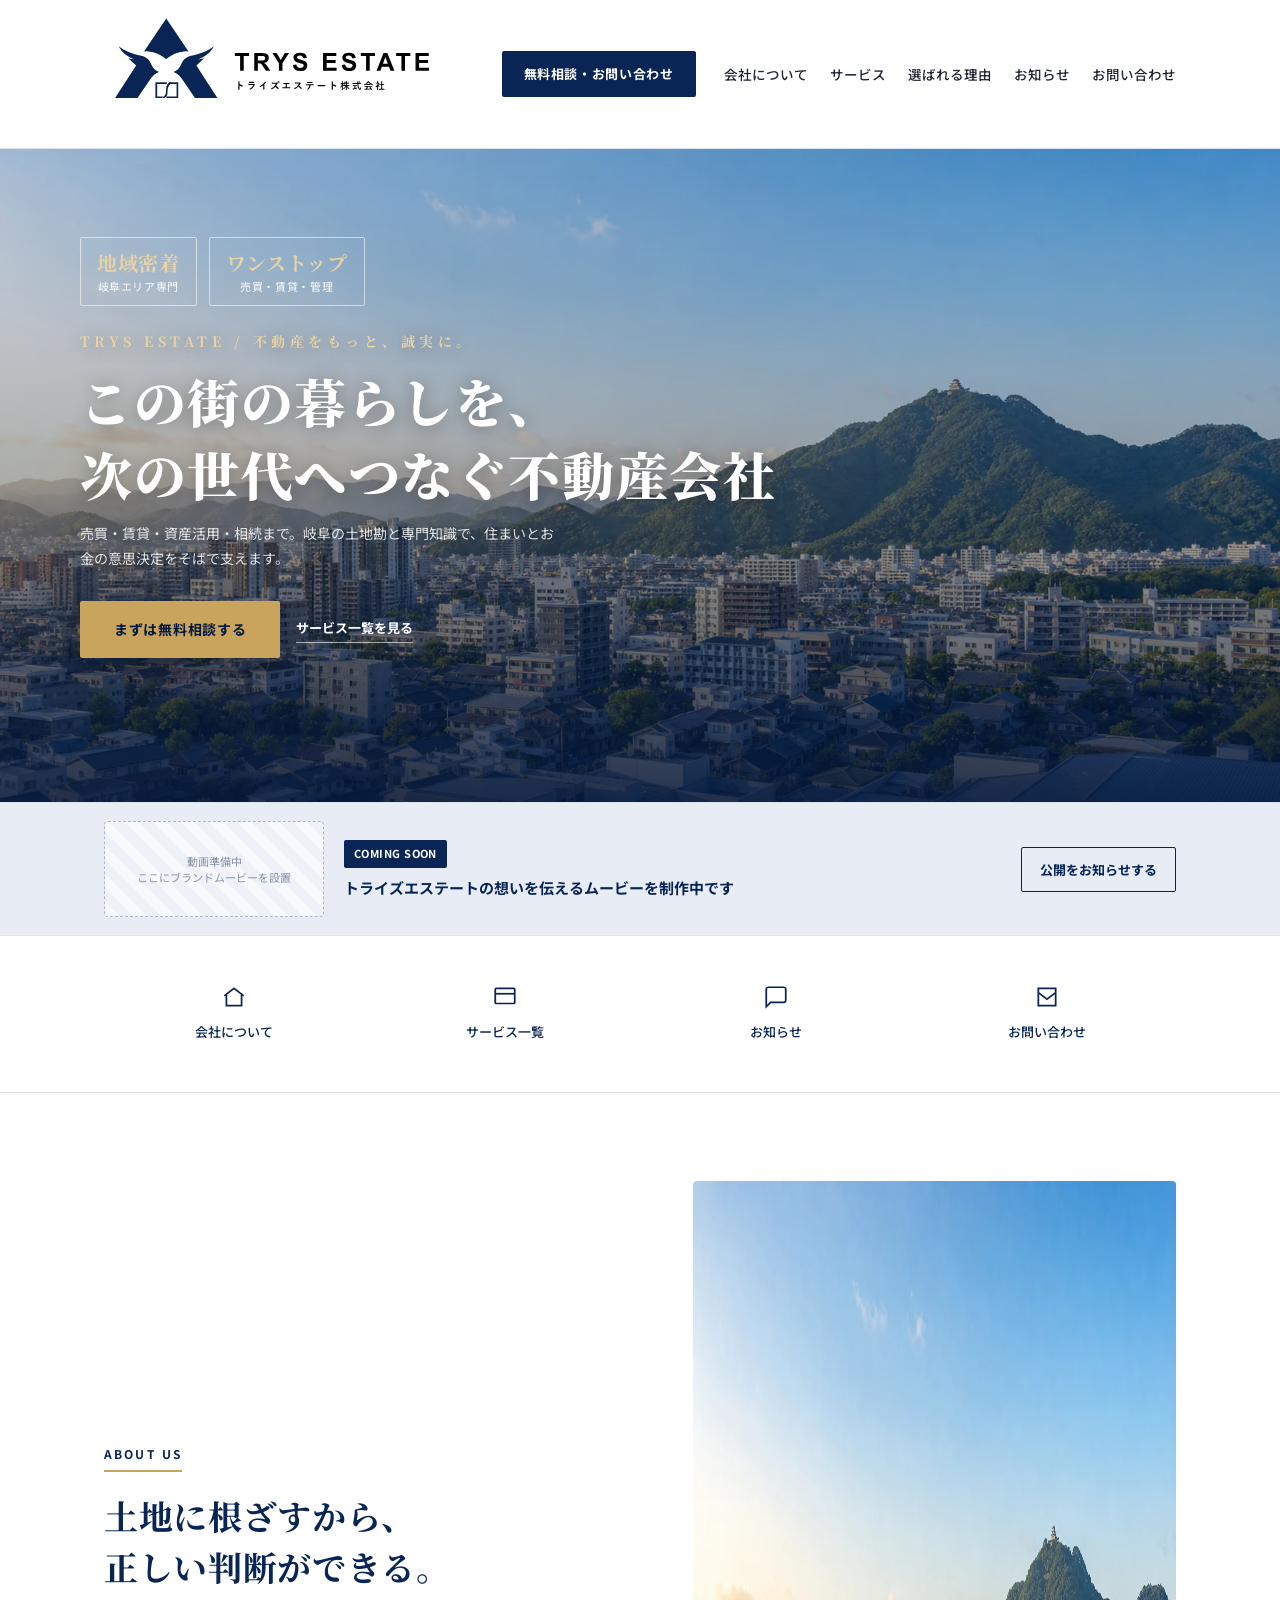
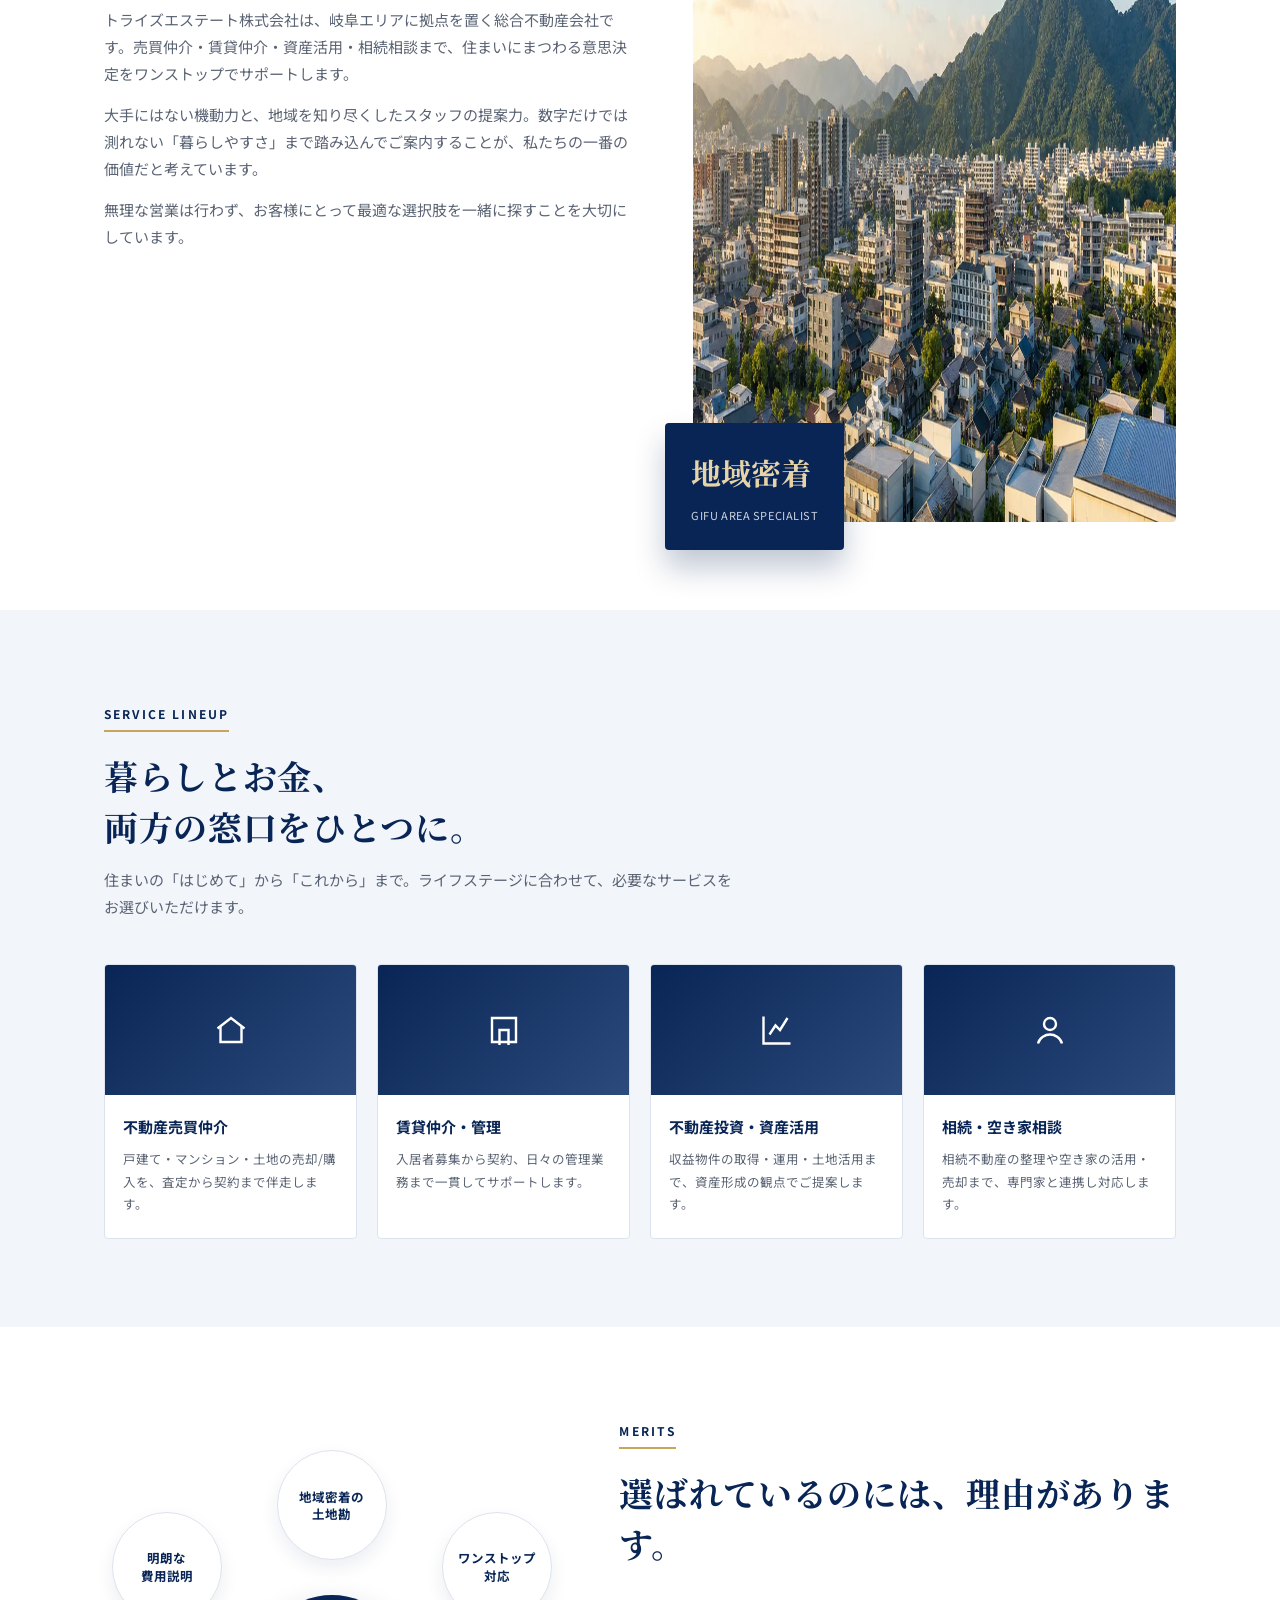
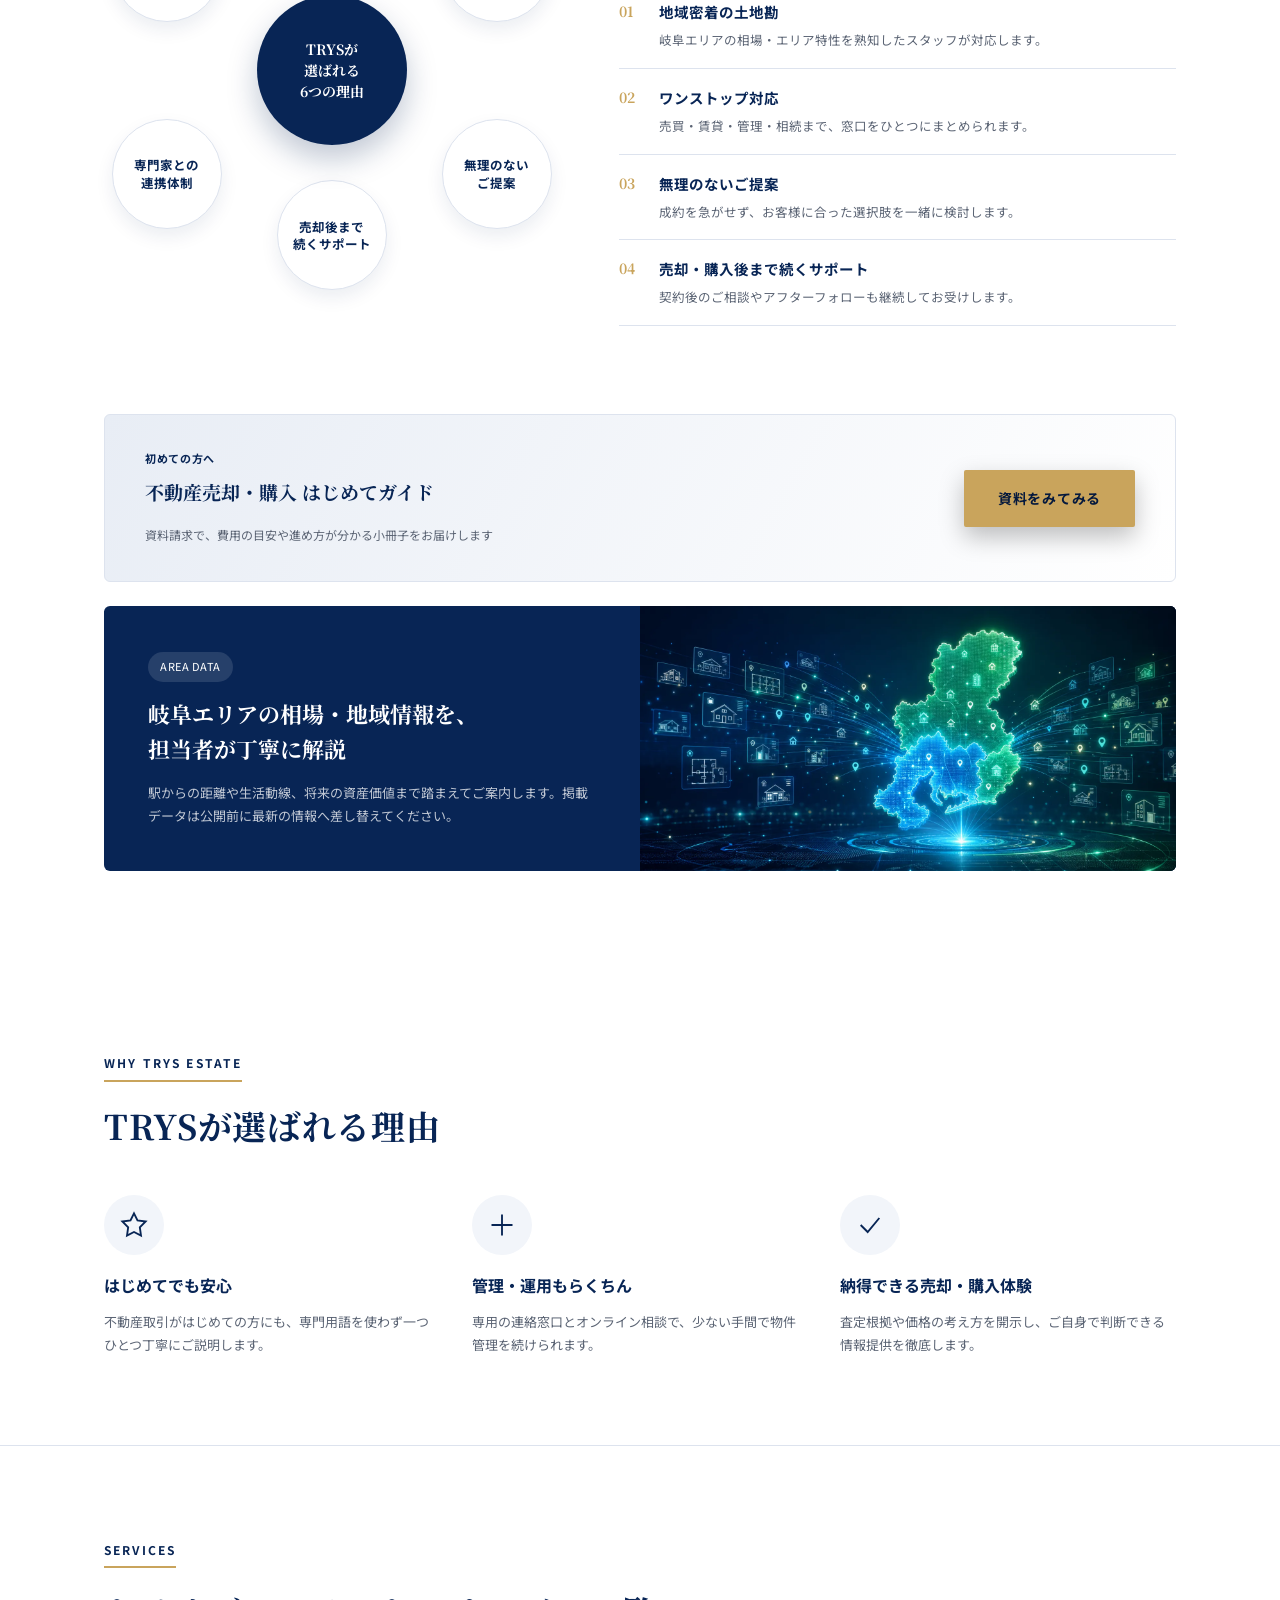
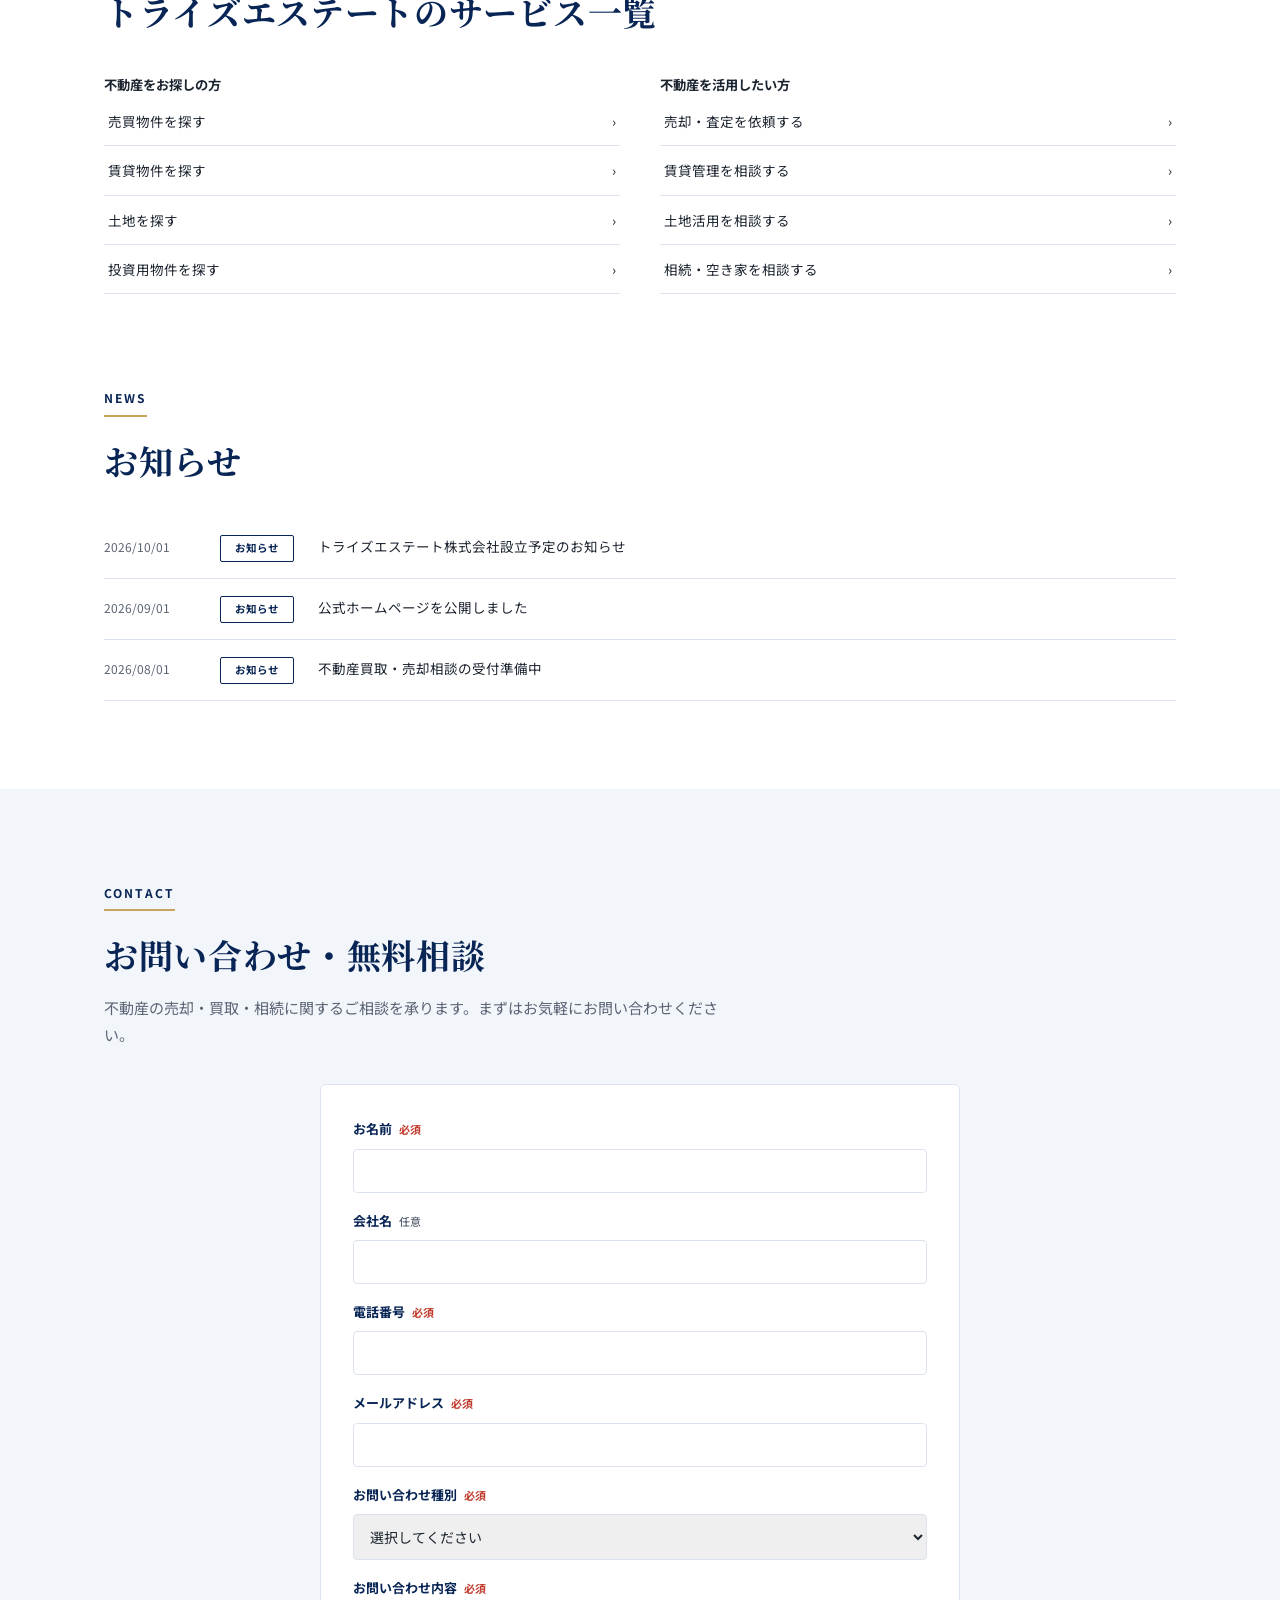
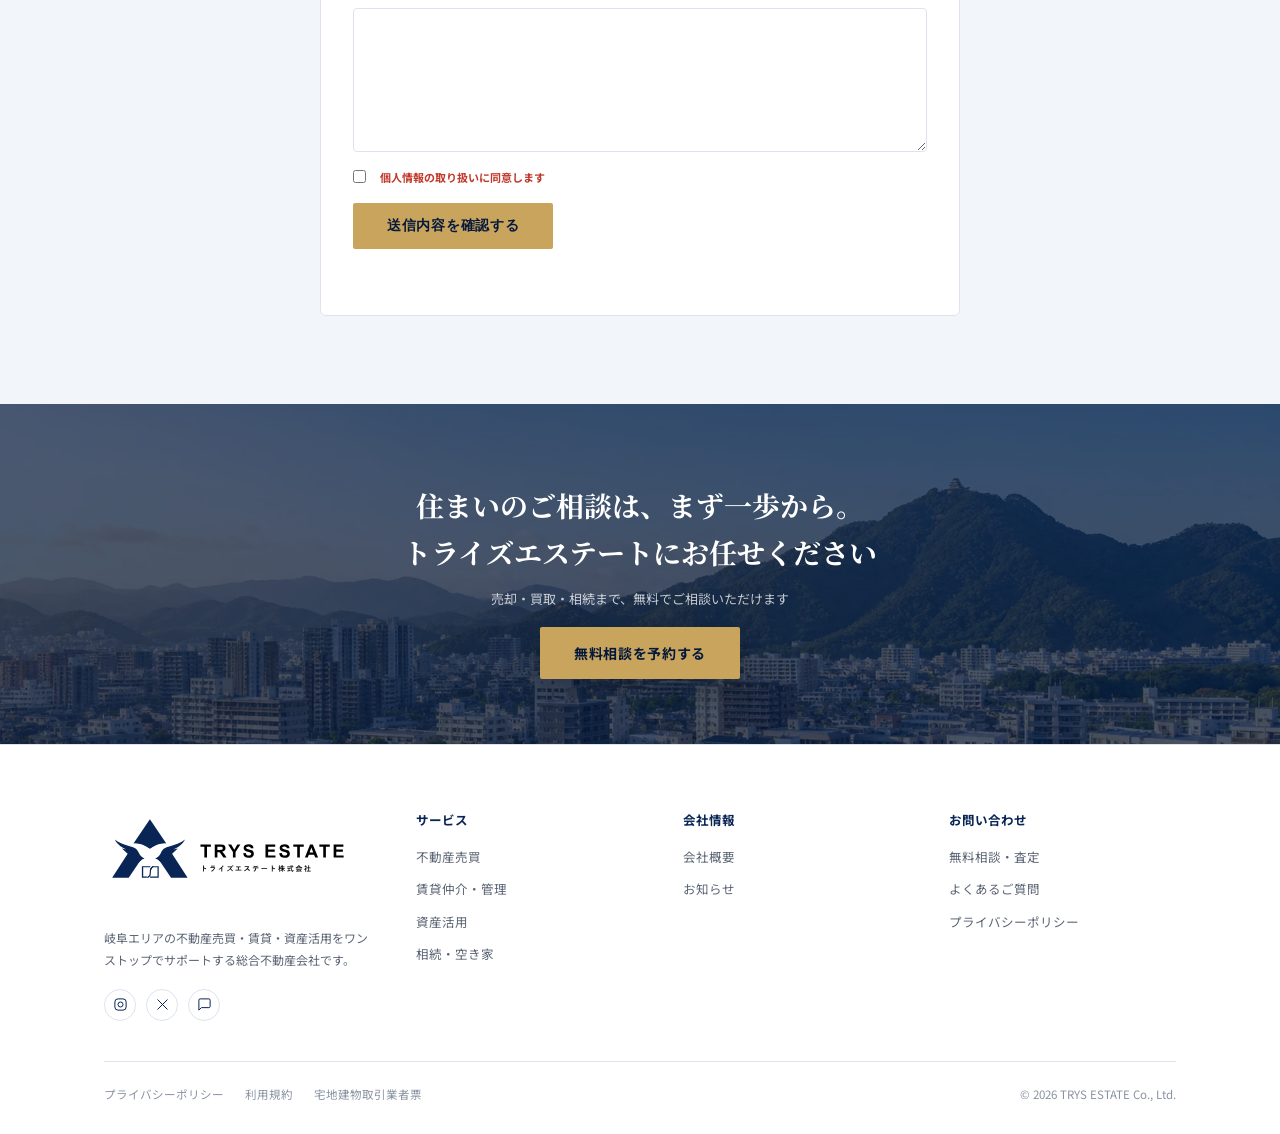
==== index.html @ 9717a57c "Fix canonical/sitemap URLs to match actual pages.dev domain" ====
<!DOCTYPE html>
<html lang="ja">
<head>
<meta charset="UTF-8">
<meta name="viewport" content="width=device-width, initial-scale=1.0">
<title>トライズエステート株式会社｜地域に根ざす不動産パートナー</title>
<meta name="description" content="トライズエステート株式会社は、岐阜エリアを中心に不動産の売買・買取再販・相続相談に取り組む不動産会社です。地域の土地勘を活かし、誠実な対応を大切にしています。">
<link rel="canonical" href="https://tryz-estate-homepage.pages.dev/">
<meta name="robots" content="index,follow">
<link rel="icon" href="/favicon.ico" sizes="any">
<link rel="icon" type="image/png" sizes="32x32" href="/assets/images/favicon-32.png">
<link rel="icon" type="image/png" sizes="192x192" href="/assets/images/favicon-192.png">
<link rel="apple-touch-icon" href="/assets/images/favicon-180.png">
<meta name="theme-color" content="#082555">
<meta property="og:type" content="website">
<meta property="og:site_name" content="トライズエステート株式会社">
<meta property="og:locale" content="ja_JP">
<meta property="og:title" content="トライズエステート株式会社｜地域に根ざす不動産パートナー">
<meta property="og:description" content="トライズエステート株式会社は、岐阜エリアを中心に不動産の売買・買取再販・相続相談に取り組む不動産会社です。地域の土地勘を活かし、誠実な対応を大切にしています。">
<meta property="og:url" content="https://tryz-estate-homepage.pages.dev/">
<meta property="og:image" content="https://tryz-estate-homepage.pages.dev/assets/images/ogp-default.png">
<meta name="twitter:card" content="summary_large_image">
<meta name="twitter:title" content="トライズエステート株式会社｜地域に根ざす不動産パートナー">
<meta name="twitter:description" content="トライズエステート株式会社は、岐阜エリアを中心に不動産の売買・買取再販・相続相談に取り組む不動産会社です。地域の土地勘を活かし、誠実な対応を大切にしています。">
<meta name="twitter:image" content="https://tryz-estate-homepage.pages.dev/assets/images/ogp-default.png">
<link rel="preconnect" href="https://fonts.googleapis.com">
<link href="https://fonts.googleapis.com/css2?family=Noto+Serif+JP:wght@500;700;900&family=Noto+Sans+JP:wght@400;500;700&display=swap" rel="stylesheet">
<style>
  :root{
    --navy: #082555;
    --navy-deep: #05193d;
    --navy-soft: #2c4a7c;
    --gold: #c9a45c;
    --gold-soft: #e6d3a8;
    --paper: #ffffff;
    --mist: #f2f5fa;
    --mist-deep: #e8edf5;
    --ink: #1c2430;
    --ink-soft: #5b6474;
    --line: #dde3ee;
    --radius: 4px;
  }
  *{box-sizing:border-box;margin:0;padding:0;}
  html{scroll-behavior:smooth;}
  body{
    font-family:'Noto Sans JP', sans-serif;
    color:var(--ink);
    background:var(--paper);
    line-height:1.8;
    -webkit-font-smoothing:antialiased;
  }
  img{max-width:100%;display:block;}
  a{color:inherit;text-decoration:none;}
  .serif{font-family:'Noto Serif JP', serif;}
  .wrap{max-width:1120px;margin:0 auto;padding:0 24px;}
  .eyebrow{
    display:inline-block;
    font-size:12px;
    letter-spacing:.18em;
    font-weight:700;
    color:var(--navy);
    border-bottom:2px solid var(--gold);
    padding-bottom:6px;
    margin-bottom:18px;
  }
  h2.section-title{
    font-size:clamp(24px,3vw,34px);
    font-weight:700;
    letter-spacing:.02em;
    line-height:1.5;
    color:var(--navy);
    margin-bottom:14px;
  }
  .section-lead{color:var(--ink-soft);font-size:15px;max-width:640px;}
  section{padding:88px 0;}
  .divider-peak{
    height:26px;
    display:flex;
    align-items:center;
    justify-content:center;
    gap:10px;
    color:var(--gold);
  }
  .divider-peak svg{width:120px;height:16px;}
  :focus-visible{outline:3px solid var(--gold);outline-offset:2px;}
  @media (prefers-reduced-motion: reduce){*{animation:none !important;transition:none !important;}}

  /* ---------- HEADER ---------- */
  header.site-header{
    position:sticky;top:0;z-index:100;
    background:rgba(255,255,255,.96);
    backdrop-filter:blur(6px);
    border-bottom:1px solid var(--line);
  }
  .header-inner{
    max-width:1120px;margin:0 auto;padding:14px 24px;
    display:flex;align-items:center;justify-content:space-between;gap:24px;
  }
  .brand{flex-shrink:0;}
  .brand img{height:120px;width:auto;max-width:100%;}
  nav.main-nav{display:flex;flex-wrap:wrap;row-gap:8px;column-gap:22px;font-size:13.5px;font-weight:500;flex-shrink:1;min-width:0;justify-content:flex-end;}
  nav.main-nav a{position:relative;padding:6px 0;color:var(--ink);white-space:nowrap;}
  nav.main-nav a:hover{color:var(--navy);}
  nav.main-nav a::after{
    content:"";position:absolute;left:0;bottom:0;width:0%;height:2px;background:var(--gold);
    transition:width .25s ease;
  }
  nav.main-nav a:hover::after{width:100%;}
  .header-cta{
    display:flex;align-items:center;gap:18px;font-size:13px;
  }
  .btn-line{
    display:inline-flex;align-items:center;gap:8px;
    background:var(--navy);color:#fff;
    padding:11px 22px;border-radius:2px;font-weight:700;font-size:13px;
    letter-spacing:.05em;
    transition:background .2s ease;
    white-space:nowrap;
  }
  .btn-line:hover{background:var(--navy-deep);}
  .nav-toggle{
    display:none;flex-direction:column;justify-content:center;gap:5px;
    width:38px;height:38px;padding:0;border:0;background:transparent;cursor:pointer;flex-shrink:0;
  }
  .nav-toggle span{display:block;width:100%;height:2px;background:var(--navy);}
  @media (max-width:860px){
    .header-inner{position:relative;flex-wrap:wrap;padding:10px 20px;}
    .brand img{height:44px;}
    .nav-toggle{display:flex;order:2;margin-left:12px;}
    .header-cta{order:1;margin-left:auto;}
    .btn-line{padding:9px 14px;font-size:12px;}
    nav.main-nav{
      display:none;order:3;flex-basis:100%;
      position:absolute;top:100%;left:0;right:0;
      background:#fff;border:1px solid var(--line);border-top:none;
      flex-direction:column;align-items:flex-start;row-gap:2px;
      padding:10px 20px 16px;box-shadow:0 16px 28px rgba(8,37,85,.1);z-index:50;
    }
    nav.main-nav.is-open{display:flex;}
    nav.main-nav a{padding:10px 0;width:100%;}
  }

  /* ---------- HERO ---------- */
  .hero{
    position:relative;min-height:640px;display:flex;align-items:flex-end;
    color:#fff;overflow:hidden;
  }
  .hero-media{position:absolute;inset:0;z-index:0;}
  .hero-media img{width:100%;height:100%;object-fit:cover;}
  .hero-media::after{
    content:"";position:absolute;inset:0;
    background:linear-gradient(180deg, rgba(5,25,61,.15) 0%, rgba(5,25,61,.35) 55%, rgba(5,25,61,.88) 100%);
  }
  .hero-content{position:relative;z-index:1;width:100%;padding:0 0 56px;}
  .hero-badges{display:flex;gap:12px;margin-bottom:26px;flex-wrap:wrap;}
  .badge{
    border:1px solid rgba(255,255,255,.55);
    border-radius:2px;
    padding:10px 16px;
    font-size:11px;letter-spacing:.06em;text-align:center;line-height:1.5;
    backdrop-filter:blur(2px);
  }
  .badge b{display:block;font-size:20px;font-family:'Noto Serif JP',serif;color:var(--gold-soft);}
  .hero-title{
    font-size:clamp(30px,4.4vw,52px);
    font-weight:900;
    letter-spacing:.03em;
    line-height:1.4;
    text-shadow:0 2px 18px rgba(0,0,0,.35);
    margin-bottom:10px;
  }
  .hero-title small{
    display:block;font-size:14px;font-weight:700;letter-spacing:.32em;
    color:var(--gold-soft);margin-bottom:14px;
  }
  .hero-sub{font-size:14px;color:rgba(255,255,255,.85);max-width:480px;margin-bottom:30px;}
  .hero-actions{display:flex;gap:16px;flex-wrap:wrap;align-items:center;}
  .btn-gold{
    background:var(--gold);color:var(--navy-deep);font-weight:700;
    padding:16px 34px;font-size:14px;letter-spacing:.05em;border-radius:2px;
    box-shadow:0 10px 24px rgba(0,0,0,.25);
    transition:transform .2s ease, box-shadow .2s ease;
  }
  .btn-gold:hover{transform:translateY(-2px);box-shadow:0 14px 28px rgba(0,0,0,.3);}
  .btn-ghost-line{
    font-size:13px;font-weight:700;color:#fff;border-bottom:1px solid rgba(255,255,255,.6);
    padding-bottom:3px;
  }
  .hero-note{font-size:11px;color:rgba(255,255,255,.6);margin-top:16px;}

  /* ---------- VIDEO PLACEHOLDER STRIP ---------- */
  .video-strip{
    background:var(--mist-deep);
    border-top:1px solid var(--line);border-bottom:1px solid var(--line);
  }
  .video-strip-inner{
    max-width:1120px;margin:0 auto;padding:18px 24px;
    display:flex;align-items:center;gap:20px;flex-wrap:wrap;
  }
  .video-slot{
    flex:0 0 220px;height:96px;
    border:1.5px dashed #a9b6cc;border-radius:4px;
    display:flex;align-items:center;justify-content:center;
    color:#8592a8;font-size:11px;text-align:center;line-height:1.5;
    background:repeating-linear-gradient(45deg, #f7f9fc, #f7f9fc 10px, #eef1f7 10px, #eef1f7 20px);
  }
  .video-strip-text{flex:1;min-width:220px;}
  .video-strip-text .tag{
    display:inline-block;background:var(--navy);color:#fff;font-size:11px;
    padding:4px 10px;border-radius:2px;margin-bottom:6px;font-weight:700;letter-spacing:.04em;
  }
  .video-strip-text p{font-weight:700;color:var(--navy);font-size:15px;}
  .video-strip-link{
    font-size:13px;font-weight:700;color:var(--navy);
    border:1px solid var(--navy);padding:10px 18px;border-radius:2px;white-space:nowrap;
  }

  /* ---------- QUICK ANCHOR NAV ---------- */
  .quicknav{padding:36px 0;border-bottom:1px solid var(--line);}
  .quicknav-inner{
    display:grid;grid-template-columns:repeat(4,1fr);gap:12px;
  }
  .quicknav a{
    display:flex;flex-direction:column;align-items:center;gap:10px;
    font-size:13px;font-weight:500;color:var(--navy);text-align:center;
    padding:12px 6px;border-radius:4px;transition:background .2s ease;
  }
  .quicknav a:hover{background:var(--mist);}
  .quicknav svg{width:26px;height:26px;stroke:var(--navy);}
  @media (max-width:640px){.quicknav-inner{grid-template-columns:repeat(2,1fr);}}

  /* ---------- ABOUT ---------- */
  .about{background:var(--paper);}
  .about-grid{display:grid;grid-template-columns:1.05fr .95fr;gap:56px;align-items:center;}
  .about-copy p{color:var(--ink-soft);font-size:15px;margin-bottom:14px;}
  .about-figure{position:relative;}
  .about-figure img{border-radius:4px;}
  .about-figure .stat-card{
    position:absolute;left:-28px;bottom:-28px;background:var(--navy);color:#fff;
    padding:22px 26px;border-radius:4px;box-shadow:0 18px 30px rgba(8,37,85,.25);
  }
  .about-figure .stat-card b{font-family:'Noto Serif JP',serif;font-size:30px;color:var(--gold-soft);display:block;}
  .about-figure .stat-card span{font-size:11px;letter-spacing:.05em;color:rgba(255,255,255,.8);}
  @media (max-width:860px){.about-grid{grid-template-columns:1fr;}.about-figure{margin-top:40px;}.about-figure .stat-card{left:16px;bottom:-24px;}}

  /* ---------- LINEUP ---------- */
  .lineup{background:var(--mist);}
  .lineup-grid{display:grid;grid-template-columns:repeat(4,1fr);gap:20px;margin-top:44px;}
  .lineup-card{
    background:#fff;border:1px solid var(--line);border-radius:4px;overflow:hidden;
    transition:transform .25s ease, box-shadow .25s ease;
  }
  .lineup-card:hover{transform:translateY(-4px);box-shadow:0 16px 28px rgba(8,37,85,.1);}
  .lineup-card .thumb{height:130px;background:linear-gradient(135deg,var(--navy),var(--navy-soft));position:relative;}
  .lineup-card .thumb svg{position:absolute;inset:0;margin:auto;width:36px;height:36px;stroke:#fff;}
  .lineup-card .body{padding:18px 18px 22px;}
  .lineup-card .body h3{font-size:15px;font-weight:700;color:var(--navy);margin-bottom:8px;}
  .lineup-card .body p{font-size:12.5px;color:var(--ink-soft);}
  @media (max-width:860px){.lineup-grid{grid-template-columns:repeat(2,1fr);}}

  /* ---------- MERITS (circular) ---------- */
  .merits-wrap{display:grid;grid-template-columns:.9fr 1.1fr;gap:60px;align-items:center;}
  .merit-orbit{position:relative;width:100%;max-width:440px;aspect-ratio:1/1;margin:0 auto;}
  .merit-center{
    position:absolute;top:50%;left:50%;transform:translate(-50%,-50%);
    width:150px;height:150px;border-radius:50%;background:var(--navy);color:#fff;
    display:flex;flex-direction:column;align-items:center;justify-content:center;
    text-align:center;font-weight:700;font-size:14px;line-height:1.5;
    box-shadow:0 14px 30px rgba(8,37,85,.25);z-index:2;
  }
  .merit-node{
    position:absolute;width:110px;height:110px;border-radius:50%;
    background:#fff;border:1.5px solid var(--line);
    display:flex;align-items:center;justify-content:center;text-align:center;
    font-size:12.5px;font-weight:700;color:var(--navy);padding:10px;line-height:1.4;
    box-shadow:0 8px 18px rgba(8,37,85,.08);
  }
  .n1{top:0;left:50%;transform:translate(-50%,0);}
  .n2{top:14%;right:0;}
  .n3{bottom:14%;right:0;}
  .n4{bottom:0;left:50%;transform:translate(-50%,0);}
  .n5{bottom:14%;left:0;}
  .n6{top:14%;left:0;}
  .merit-list{list-style:none;}
  .merit-list li{
    display:flex;gap:14px;padding:16px 0;border-bottom:1px solid var(--line);
  }
  .merit-list li .idx{
    font-family:'Noto Serif JP',serif;color:var(--gold);font-weight:700;font-size:14px;flex:0 0 26px;
  }
  .merit-list li h4{font-size:14.5px;color:var(--navy);margin-bottom:4px;font-weight:700;}
  .merit-list li p{font-size:12.5px;color:var(--ink-soft);}
  @media (max-width:860px){.merits-wrap{grid-template-columns:1fr;}.merit-orbit{margin-bottom:20px;}}

  /* ---------- GUIDE BANNER ---------- */
  .guide-banner{
    background:linear-gradient(120deg,var(--mist-deep),#fff);
    border:1px solid var(--line);border-radius:6px;
    display:flex;align-items:center;justify-content:space-between;gap:24px;
    padding:34px 40px;flex-wrap:wrap;
  }
  .guide-banner .txt p.tag{
    font-size:11px;color:var(--navy);font-weight:700;letter-spacing:.06em;margin-bottom:6px;
  }
  .guide-banner .txt h3{font-size:19px;color:var(--navy);margin-bottom:10px;}
  .guide-banner .txt span{font-size:12px;color:var(--ink-soft);}

  /* ---------- AREA INFO BANNER ---------- */
  .area-banner{background:var(--navy);color:#fff;border-radius:6px;overflow:hidden;
    display:grid;grid-template-columns:1fr 1fr;align-items:center;}
  .area-banner .txt{padding:44px;}
  .area-banner .tag{
    display:inline-block;font-size:11px;background:rgba(255,255,255,.12);
    padding:5px 12px;border-radius:20px;margin-bottom:14px;letter-spacing:.05em;
  }
  .area-banner h3{font-size:22px;line-height:1.6;margin-bottom:14px;}
  .area-banner p{font-size:13px;color:rgba(255,255,255,.75);}
  .area-map{
    height:100%;min-height:260px;
    background:var(--navy-deep);
    position:relative;
    overflow:hidden;
  }
  .area-map img{position:absolute;inset:0;width:100%;height:100%;object-fit:cover;}
  @media (max-width:760px){.area-banner{grid-template-columns:1fr;}.area-map{min-height:220px;}}

  /* ---------- WHY US ---------- */
  .why-grid{display:grid;grid-template-columns:repeat(3,1fr);gap:32px;margin-top:44px;}
  .why-card h3{font-size:16px;color:var(--navy);margin:16px 0 10px;font-weight:700;}
  .why-card p{font-size:13px;color:var(--ink-soft);}
  .why-icon{
    width:60px;height:60px;border-radius:50%;background:var(--mist);
    display:flex;align-items:center;justify-content:center;
  }
  .why-icon svg{width:28px;height:28px;stroke:var(--navy);}
  @media (max-width:860px){.why-grid{grid-template-columns:1fr;}}

  /* ---------- VOICE ---------- */
  .voice{background:var(--mist);}
  .voice-score{display:flex;align-items:center;gap:18px;margin-bottom:36px;}
  .voice-score .num{font-family:'Noto Serif JP',serif;font-size:40px;color:var(--navy);font-weight:700;}
  .voice-score .stars{color:var(--gold);font-size:18px;letter-spacing:2px;}
  .voice-score .meta{font-size:12px;color:var(--ink-soft);}
  .voice-grid{display:grid;grid-template-columns:repeat(3,1fr);gap:20px;}
  .voice-card{background:#fff;border:1px solid var(--line);border-radius:4px;padding:22px;}
  .voice-card .stars-sm{color:var(--gold);font-size:13px;margin-bottom:10px;}
  .voice-card h4{font-size:14px;color:var(--navy);margin-bottom:10px;font-weight:700;}
  .voice-card p{font-size:12.5px;color:var(--ink-soft);margin-bottom:14px;}
  .voice-card .who{
    display:flex;align-items:center;gap:10px;font-size:11px;color:var(--ink-soft);
  }
  .avatar{
    width:34px;height:34px;border-radius:50%;background:var(--navy-soft);color:#fff;
    display:flex;align-items:center;justify-content:center;font-size:12px;font-weight:700;flex:0 0 auto;
  }
  @media (max-width:860px){.voice-grid{grid-template-columns:1fr;}}

  /* ---------- SERVICE LIST FOOTER SECTION ---------- */
  .services{border-top:1px solid var(--line);}
  .services-grid{display:grid;grid-template-columns:1fr 1fr;gap:40px;margin-top:36px;}
  .services-grid h4{font-size:13px;color:var(--navy);font-weight:700;margin-bottom:14px;letter-spacing:.04em;}
  .services-grid ul{list-style:none;}
  .services-grid li{border-bottom:1px solid var(--line);}
  .services-grid li a{display:flex;justify-content:space-between;padding:12px 4px;font-size:13.5px;}
  .services-grid li a:hover{color:var(--navy);font-weight:700;}
  @media (max-width:640px){.services-grid{grid-template-columns:1fr;}}

  /* ---------- NEWS ---------- */
  .news-list{list-style:none;margin-top:32px;}
  .news-list li{
    display:flex;gap:24px;padding:16px 0;border-bottom:1px solid var(--line);font-size:13.5px;align-items:baseline;
  }
  .news-list time{color:var(--ink-soft);font-size:12px;flex:0 0 92px;}
  .news-list .cat{
    flex:0 0 74px;font-size:10.5px;text-align:center;border:1px solid var(--navy);color:var(--navy);
    border-radius:2px;padding:3px 0;font-weight:700;
  }

  /* ---------- CONTACT FORM ---------- */
  .contact-section{background:var(--mist);}
  .contact-form{
    max-width:640px;margin:36px auto 0;display:grid;gap:16px;
    background:#fff;border:1px solid var(--line);border-radius:6px;padding:32px;
  }
  .contact-form label{display:block;font-size:13px;font-weight:700;color:var(--navy);}
  .contact-form label span{color:#c0392b;font-weight:700;margin-left:4px;font-size:11px;}
  .contact-form label em{color:var(--ink-soft);font-weight:500;font-style:normal;margin-left:4px;font-size:11px;}
  .contact-form input,
  .contact-form select,
  .contact-form textarea{
    display:block;width:100%;margin-top:8px;padding:11px 12px;
    border:1px solid var(--line);border-radius:4px;font-size:14px;font-family:inherit;color:var(--ink);
  }
  .contact-form input:focus,
  .contact-form select:focus,
  .contact-form textarea:focus{outline:2px solid var(--gold);outline-offset:1px;}
  .contact-form .checkbox{display:flex;align-items:flex-start;gap:10px;font-size:12.5px;color:var(--ink-soft);font-weight:500;}
  .contact-form .checkbox input{width:auto;margin-top:2px;}
  .contact-form button{
    justify-self:start;background:var(--gold);color:var(--navy-deep);font-weight:700;
    padding:14px 34px;font-size:14px;border:0;border-radius:2px;cursor:pointer;letter-spacing:.05em;
  }
  .contact-form .form-message{font-size:13px;color:var(--navy);font-weight:700;min-height:1.4em;}

  /* ---------- BOTTOM CTA ---------- */
  .cta-final{
    position:relative;min-height:340px;display:flex;align-items:center;justify-content:center;
    text-align:center;color:#fff;overflow:hidden;
  }
  .cta-final .bg{position:absolute;inset:0;}
  .cta-final .bg img{width:100%;height:100%;object-fit:cover;}
  .cta-final .bg::after{content:"";position:absolute;inset:0;background:rgba(5,25,61,.72);}
  .cta-final .inner{position:relative;z-index:1;padding:0 24px;}
  .cta-final h2{font-size:clamp(20px,3vw,28px);font-weight:700;margin-bottom:10px;line-height:1.7;}
  .cta-final p{font-size:13px;color:rgba(255,255,255,.75);margin-bottom:28px;}

  /* ---------- FOOTER ---------- */
  footer{background:#fff;border-top:1px solid var(--line);padding:64px 0 30px;}
  .footer-grid{display:grid;grid-template-columns:1.2fr repeat(3,1fr);gap:40px;margin-bottom:40px;}
  .footer-brand img{height:102px;margin-bottom:16px;}
  .footer-brand p{font-size:12px;color:var(--ink-soft);margin-bottom:18px;}
  .sns-row{display:flex;gap:10px;}
  .sns-row a{
    width:32px;height:32px;border-radius:50%;border:1px solid var(--line);
    display:flex;align-items:center;justify-content:center;
  }
  .sns-row svg{width:15px;height:15px;stroke:var(--navy);}
  .footer-grid h5{font-size:12.5px;color:var(--navy);font-weight:700;margin-bottom:14px;}
  .footer-grid ul{list-style:none;font-size:12.5px;color:var(--ink-soft);}
  .footer-grid li{margin-bottom:10px;}
  .footer-bottom{
    border-top:1px solid var(--line);padding-top:22px;
    display:flex;justify-content:space-between;flex-wrap:wrap;gap:12px;
    font-size:11.5px;color:#8a93a3;
  }
  .footer-bottom a{margin-right:18px;}
  @media (max-width:860px){.footer-grid{grid-template-columns:1fr 1fr;}}
</style>
<script type="application/ld+json">
{
  "@context": "https://schema.org",
  "@type": "RealEstateAgent",
  "name": "トライズエステート株式会社",
  "url": "https://tryz-estate-homepage.pages.dev/",
  "logo": "https://tryz-estate-homepage.pages.dev/assets/images/favicon-512.png",
  "image": "https://tryz-estate-homepage.pages.dev/assets/images/ogp-default.png",
  "description": "トライズエステート株式会社は、岐阜エリアを中心に不動産の売買・買取再販・相続相談に取り組む不動産会社です。",
  "founder": {
    "@type": "Person",
    "name": "塩谷康晴"
  },
  "foundingDate": "2026-10-01",
  "areaServed": ["岐阜県", "愛知県"]
}
</script>
</head>
<body>

<!-- ================= HEADER ================= -->
<header class="site-header">
  <div class="header-inner">
    <a class="brand" href="#top"><img src="assets/images/logo-horizontal.svg" alt="トライズエステート株式会社"></a>
    <div class="header-cta">
      <a href="#contact-form" class="btn-line">無料相談・お問い合わせ</a>
    </div>
    <button class="nav-toggle" type="button" id="nav-toggle" aria-controls="main-nav" aria-expanded="false" aria-label="メニュー">
      <span></span><span></span><span></span>
    </button>
    <nav class="main-nav" id="main-nav">
      <a href="#about">会社について</a>
      <a href="#lineup">サービス</a>
      <a href="#merits">選ばれる理由</a>
      <a href="#news">お知らせ</a>
      <a href="#contact-form">お問い合わせ</a>
    </nav>
  </div>
</header>

<!-- ================= HERO ================= -->
<section class="hero" id="top">
  <div class="hero-media">
    <img src="assets/images/hero-gifu.webp" alt="岐阜市の街並みと金華山の眺望" width="1672" height="941" loading="eager" fetchpriority="high" decoding="async">
  </div>
  <div class="wrap hero-content">
    <div class="hero-badges">
      <div class="badge"><b>地域密着</b>岐阜エリア専門</div>
      <div class="badge"><b>ワンストップ</b>売買・賃貸・管理</div>
    </div>
    <h1 class="hero-title serif">
      <small>TRYS ESTATE / 不動産をもっと、誠実に。</small>
      この街の暮らしを、<br>次の世代へつなぐ不動産会社
    </h1>
    <p class="hero-sub">売買・賃貸・資産活用・相続まで。岐阜の土地勘と専門知識で、住まいとお金の意思決定をそばで支えます。</p>
    <div class="hero-actions">
      <a href="#contact-form" class="btn-gold">まずは無料相談する</a>
      <a href="#lineup" class="btn-ghost-line">サービス一覧を見る</a>
    </div>
  </div>
</section>

<!-- ================= VIDEO PLACEHOLDER STRIP ================= -->
<div class="video-strip">
  <div class="video-strip-inner">
    <div class="video-slot">動画準備中<br>ここにブランドムービーを設置</div>
    <div class="video-strip-text">
      <span class="tag">COMING SOON</span>
      <p>トライズエステートの想いを伝えるムービーを制作中です</p>
    </div>
    <a href="#" class="video-strip-link">公開をお知らせする</a>
  </div>
</div>

<!-- ================= QUICK ANCHOR NAV ================= -->
<div class="quicknav">
  <div class="wrap quicknav-inner">
    <a href="#about">
      <svg viewBox="0 0 24 24" fill="none" stroke-width="1.6"><path d="M3 11l9-7 9 7"/><path d="M5 10v10h14V10"/></svg>
      会社について
    </a>
    <a href="#lineup">
      <svg viewBox="0 0 24 24" fill="none" stroke-width="1.6"><rect x="3" y="4" width="18" height="14" rx="1"/><path d="M3 9h18"/></svg>
      サービス一覧
    </a>
    <a href="#news">
      <svg viewBox="0 0 24 24" fill="none" stroke-width="1.6"><path d="M21 15a2 2 0 01-2 2H7l-4 4V5a2 2 0 012-2h14a2 2 0 012 2z"/></svg>
      お知らせ
    </a>
    <a href="#contact-form">
      <svg viewBox="0 0 24 24" fill="none" stroke-width="1.6"><path d="M4 4h16v16H4z"/><path d="M4 8l8 6 8-6"/></svg>
      お問い合わせ
    </a>
  </div>
</div>

<!-- ================= ABOUT ================= -->
<section class="about" id="about">
  <div class="wrap about-grid">
    <div class="about-copy">
      <span class="eyebrow">ABOUT US</span>
      <h2 class="section-title serif">土地に根ざすから、<br>正しい判断ができる。</h2>
      <p>トライズエステート株式会社は、岐阜エリアに拠点を置く総合不動産会社です。売買仲介・賃貸仲介・資産活用・相続相談まで、住まいにまつわる意思決定をワンストップでサポートします。</p>
      <p>大手にはない機動力と、地域を知り尽くしたスタッフの提案力。数字だけでは測れない「暮らしやすさ」まで踏み込んでご案内することが、私たちの一番の価値だと考えています。</p>
      <p>無理な営業は行わず、お客様にとって最適な選択肢を一緒に探すことを大切にしています。</p>
    </div>
    <div class="about-figure">
      <img src="assets/images/hero-gifu.webp" alt="岐阜市街の眺め" width="1672" height="941" loading="lazy" decoding="async">
      <div class="stat-card">
        <b>地域密着</b>
        <span>GIFU AREA SPECIALIST</span>
      </div>
    </div>
  </div>
</section>

<!-- ================= LINEUP ================= -->
<section class="lineup" id="lineup">
  <div class="wrap">
    <span class="eyebrow">SERVICE LINEUP</span>
    <h2 class="section-title serif">暮らしとお金、<br>両方の窓口をひとつに。</h2>
    <p class="section-lead">住まいの「はじめて」から「これから」まで。ライフステージに合わせて、必要なサービスをお選びいただけます。</p>
    <div class="lineup-grid">
      <div class="lineup-card">
        <div class="thumb"><svg viewBox="0 0 24 24" fill="none" stroke-width="1.6"><path d="M3 11l9-7 9 7"/><path d="M5 10v10h14V10"/></svg></div>
        <div class="body"><h3>不動産売買仲介</h3><p>戸建て・マンション・土地の売却/購入を、査定から契約まで伴走します。</p></div>
      </div>
      <div class="lineup-card">
        <div class="thumb"><svg viewBox="0 0 24 24" fill="none" stroke-width="1.6"><path d="M4 4h16v16H4z"/><path d="M9 22V12h6v10"/></svg></div>
        <div class="body"><h3>賃貸仲介・管理</h3><p>入居者募集から契約、日々の管理業務まで一貫してサポートします。</p></div>
      </div>
      <div class="lineup-card">
        <div class="thumb"><svg viewBox="0 0 24 24" fill="none" stroke-width="1.6"><path d="M3 3v18h18"/><path d="M7 15l4-6 3 3 5-8"/></svg></div>
        <div class="body"><h3>不動産投資・資産活用</h3><p>収益物件の取得・運用・土地活用まで、資産形成の観点でご提案します。</p></div>
      </div>
      <div class="lineup-card">
        <div class="thumb"><svg viewBox="0 0 24 24" fill="none" stroke-width="1.6"><circle cx="12" cy="8" r="4"/><path d="M4 21c1-4 5-6 8-6s7 2 8 6"/></svg></div>
        <div class="body"><h3>相続・空き家相談</h3><p>相続不動産の整理や空き家の活用・売却まで、専門家と連携し対応します。</p></div>
      </div>
    </div>
  </div>
</section>

<!-- ================= MERITS ================= -->
<section id="merits">
  <div class="wrap merits-wrap">
    <div class="merit-orbit">
      <div class="merit-center serif">TRYSが<br>選ばれる<br>6つの理由</div>
      <div class="merit-node n1">地域密着の<br>土地勘</div>
      <div class="merit-node n2">ワンストップ<br>対応</div>
      <div class="merit-node n3">無理のない<br>ご提案</div>
      <div class="merit-node n4">売却後まで<br>続くサポート</div>
      <div class="merit-node n5">専門家との<br>連携体制</div>
      <div class="merit-node n6">明朗な<br>費用説明</div>
    </div>
    <div>
      <span class="eyebrow">MERITS</span>
      <h2 class="section-title serif">選ばれているのには、理由があります。</h2>
      <ul class="merit-list">
        <li><span class="idx serif">01</span><div><h4>地域密着の土地勘</h4><p>岐阜エリアの相場・エリア特性を熟知したスタッフが対応します。</p></div></li>
        <li><span class="idx serif">02</span><div><h4>ワンストップ対応</h4><p>売買・賃貸・管理・相続まで、窓口をひとつにまとめられます。</p></div></li>
        <li><span class="idx serif">03</span><div><h4>無理のないご提案</h4><p>成約を急がせず、お客様に合った選択肢を一緒に検討します。</p></div></li>
        <li><span class="idx serif">04</span><div><h4>売却・購入後まで続くサポート</h4><p>契約後のご相談やアフターフォローも継続してお受けします。</p></div></li>
      </ul>
    </div>
  </div>
</section>

<!-- ================= GUIDE + AREA BANNERS ================= -->
<section style="padding-top:0;">
  <div class="wrap" style="display:grid;gap:24px;">
    <div class="guide-banner">
      <div class="txt">
        <p class="tag">初めての方へ</p>
        <h3 class="serif">不動産売却・購入 はじめてガイド</h3>
        <span>資料請求で、費用の目安や進め方が分かる小冊子をお届けします</span>
      </div>
      <a href="#contact-form" class="btn-gold">資料をみてみる</a>
    </div>

    <div class="area-banner">
      <div class="txt">
        <span class="tag">AREA DATA</span>
        <h3 class="serif">岐阜エリアの相場・地域情報を、<br>担当者が丁寧に解説</h3>
        <p>駅からの距離や生活動線、将来の資産価値まで踏まえてご案内します。掲載データは公開前に最新の情報へ差し替えてください。</p>
      </div>
      <div class="area-map">
        <img src="assets/images/area-map.webp" alt="岐阜エリアの不動産情報をイメージしたグラフィック" width="1672" height="941" loading="lazy" decoding="async">
      </div>
    </div>
  </div>
</section>

<!-- ================= WHY US ================= -->
<section>
  <div class="wrap">
    <span class="eyebrow">WHY TRYS ESTATE</span>
    <h2 class="section-title serif">TRYSが選ばれる理由</h2>
    <div class="why-grid">
      <div class="why-card">
        <div class="why-icon"><svg viewBox="0 0 24 24" fill="none" stroke-width="1.6"><path d="M12 2l3 6 7 1-5 5 1 7-6-3-6 3 1-7-5-5 7-1z"/></svg></div>
        <h3>はじめてでも安心</h3>
        <p>不動産取引がはじめての方にも、専門用語を使わず一つひとつ丁寧にご説明します。</p>
      </div>
      <div class="why-card">
        <div class="why-icon"><svg viewBox="0 0 24 24" fill="none" stroke-width="1.6"><path d="M12 3v18M3 12h18"/></svg></div>
        <h3>管理・運用もらくちん</h3>
        <p>専用の連絡窓口とオンライン相談で、少ない手間で物件管理を続けられます。</p>
      </div>
      <div class="why-card">
        <div class="why-icon"><svg viewBox="0 0 24 24" fill="none" stroke-width="1.6"><path d="M4 12l6 6L20 6"/></svg></div>
        <h3>納得できる売却・購入体験</h3>
        <p>査定根拠や価格の考え方を開示し、ご自身で判断できる情報提供を徹底します。</p>
      </div>
    </div>
  </div>
</section>

<!-- ================= SERVICES LIST ================= -->
<section class="services">
  <div class="wrap">
    <span class="eyebrow">SERVICES</span>
    <h2 class="section-title serif">トライズエステートのサービス一覧</h2>
    <div class="services-grid">
      <div>
        <h5>不動産をお探しの方</h5>
        <ul>
          <li><a href="#">売買物件を探す <span>›</span></a></li>
          <li><a href="#">賃貸物件を探す <span>›</span></a></li>
          <li><a href="#">土地を探す <span>›</span></a></li>
          <li><a href="#">投資用物件を探す <span>›</span></a></li>
        </ul>
      </div>
      <div>
        <h5>不動産を活用したい方</h5>
        <ul>
          <li><a href="#">売却・査定を依頼する <span>›</span></a></li>
          <li><a href="#">賃貸管理を相談する <span>›</span></a></li>
          <li><a href="#">土地活用を相談する <span>›</span></a></li>
          <li><a href="#">相続・空き家を相談する <span>›</span></a></li>
        </ul>
      </div>
    </div>
  </div>
</section>

<!-- ================= NEWS ================= -->
<section id="news" style="padding-top:0;">
  <div class="wrap">
    <span class="eyebrow">NEWS</span>
    <h2 class="section-title serif">お知らせ</h2>
    <ul class="news-list">
      <li><time datetime="2026-10-01">2026/10/01</time><span class="cat">お知らせ</span>トライズエステート株式会社設立予定のお知らせ</li>
      <li><time datetime="2026-09-01">2026/09/01</time><span class="cat">お知らせ</span>公式ホームページを公開しました</li>
      <li><time datetime="2026-08-01">2026/08/01</time><span class="cat">お知らせ</span>不動産買取・売却相談の受付準備中</li>
    </ul>
  </div>
</section>

<!-- ================= CONTACT FORM ================= -->
<section class="contact-section" id="contact-form">
  <div class="wrap">
    <span class="eyebrow">CONTACT</span>
    <h2 class="section-title serif">お問い合わせ・無料相談</h2>
    <p class="section-lead">不動産の売却・買取・相続に関するご相談を承ります。まずはお気軽にお問い合わせください。</p>
    <form class="contact-form" id="contact-form-el">
      <label>お名前 <span>必須</span><input type="text" name="name" autocomplete="name" required></label>
      <label>会社名 <em>任意</em><input type="text" name="company" autocomplete="organization"></label>
      <label>電話番号 <span>必須</span><input type="tel" name="tel" autocomplete="tel" required></label>
      <label>メールアドレス <span>必須</span><input type="email" name="email" autocomplete="email" required></label>
      <label>お問い合わせ種別 <span>必須</span>
        <select name="type" required>
          <option value="">選択してください</option>
          <option>不動産の売却について</option>
          <option>不動産買取再販について</option>
          <option>相続不動産について</option>
          <option>その他</option>
        </select>
      </label>
      <label>お問い合わせ内容 <span>必須</span><textarea name="message" rows="6" required></textarea></label>
      <label class="checkbox"><input type="checkbox" name="privacy" required><span>個人情報の取り扱いに同意します</span></label>
      <button type="submit">送信内容を確認する</button>
      <p class="form-message" id="form-message" role="status"></p>
    </form>
  </div>
</section>

<!-- ================= FINAL CTA ================= -->
<div class="cta-final">
  <div class="bg"><img src="assets/images/hero-gifu.webp" alt="" width="1672" height="941" loading="lazy" decoding="async"></div>
  <div class="inner">
    <h2 class="serif">住まいのご相談は、まず一歩から。<br>トライズエステートにお任せください</h2>
    <p>売却・買取・相続まで、無料でご相談いただけます</p>
    <a href="#contact-form" class="btn-gold">無料相談を予約する</a>
  </div>
</div>

<!-- ================= FOOTER ================= -->
<footer id="contact">
  <div class="wrap">
    <div class="footer-grid">
      <div class="footer-brand">
        <img src="assets/images/logo-horizontal.svg" alt="トライズエステート株式会社">
        <p>岐阜エリアの不動産売買・賃貸・資産活用をワンストップでサポートする総合不動産会社です。</p>
        <div class="sns-row">
          <a href="#" aria-label="Instagram"><svg viewBox="0 0 24 24" fill="none" stroke-width="1.6"><rect x="3" y="3" width="18" height="18" rx="5"/><circle cx="12" cy="12" r="4"/></svg></a>
          <a href="#" aria-label="X"><svg viewBox="0 0 24 24" fill="none" stroke-width="1.6"><path d="M4 4l16 16M20 4L4 20"/></svg></a>
          <a href="#" aria-label="LINE"><svg viewBox="0 0 24 24" fill="none" stroke-width="1.6"><path d="M21 15a2 2 0 01-2 2H7l-4 4V5a2 2 0 012-2h14a2 2 0 012 2z"/></svg></a>
        </div>
      </div>
      <div>
        <h5>サービス</h5>
        <ul>
          <li><a href="#lineup">不動産売買</a></li>
          <li><a href="#lineup">賃貸仲介・管理</a></li>
          <li><a href="#lineup">資産活用</a></li>
          <li><a href="#lineup">相続・空き家</a></li>
        </ul>
      </div>
      <div>
        <h5>会社情報</h5>
        <ul>
          <li><a href="#about">会社概要</a></li>
          <li><a href="#news">お知らせ</a></li>
        </ul>
      </div>
      <div>
        <h5>お問い合わせ</h5>
        <ul>
          <li><a href="#">無料相談・査定</a></li>
          <li><a href="#">よくあるご質問</a></li>
          <li><a href="#">プライバシーポリシー</a></li>
        </ul>
      </div>
    </div>
    <div class="footer-bottom">
      <div>
        <a href="#">プライバシーポリシー</a>
        <a href="#">利用規約</a>
        <a href="#">宅地建物取引業者票</a>
      </div>
      <div>&copy; 2026 TRYS ESTATE Co., Ltd.</div>
    </div>
  </div>
</footer>

<script src="assets/js/main.js" defer></script>
</body>
</html>
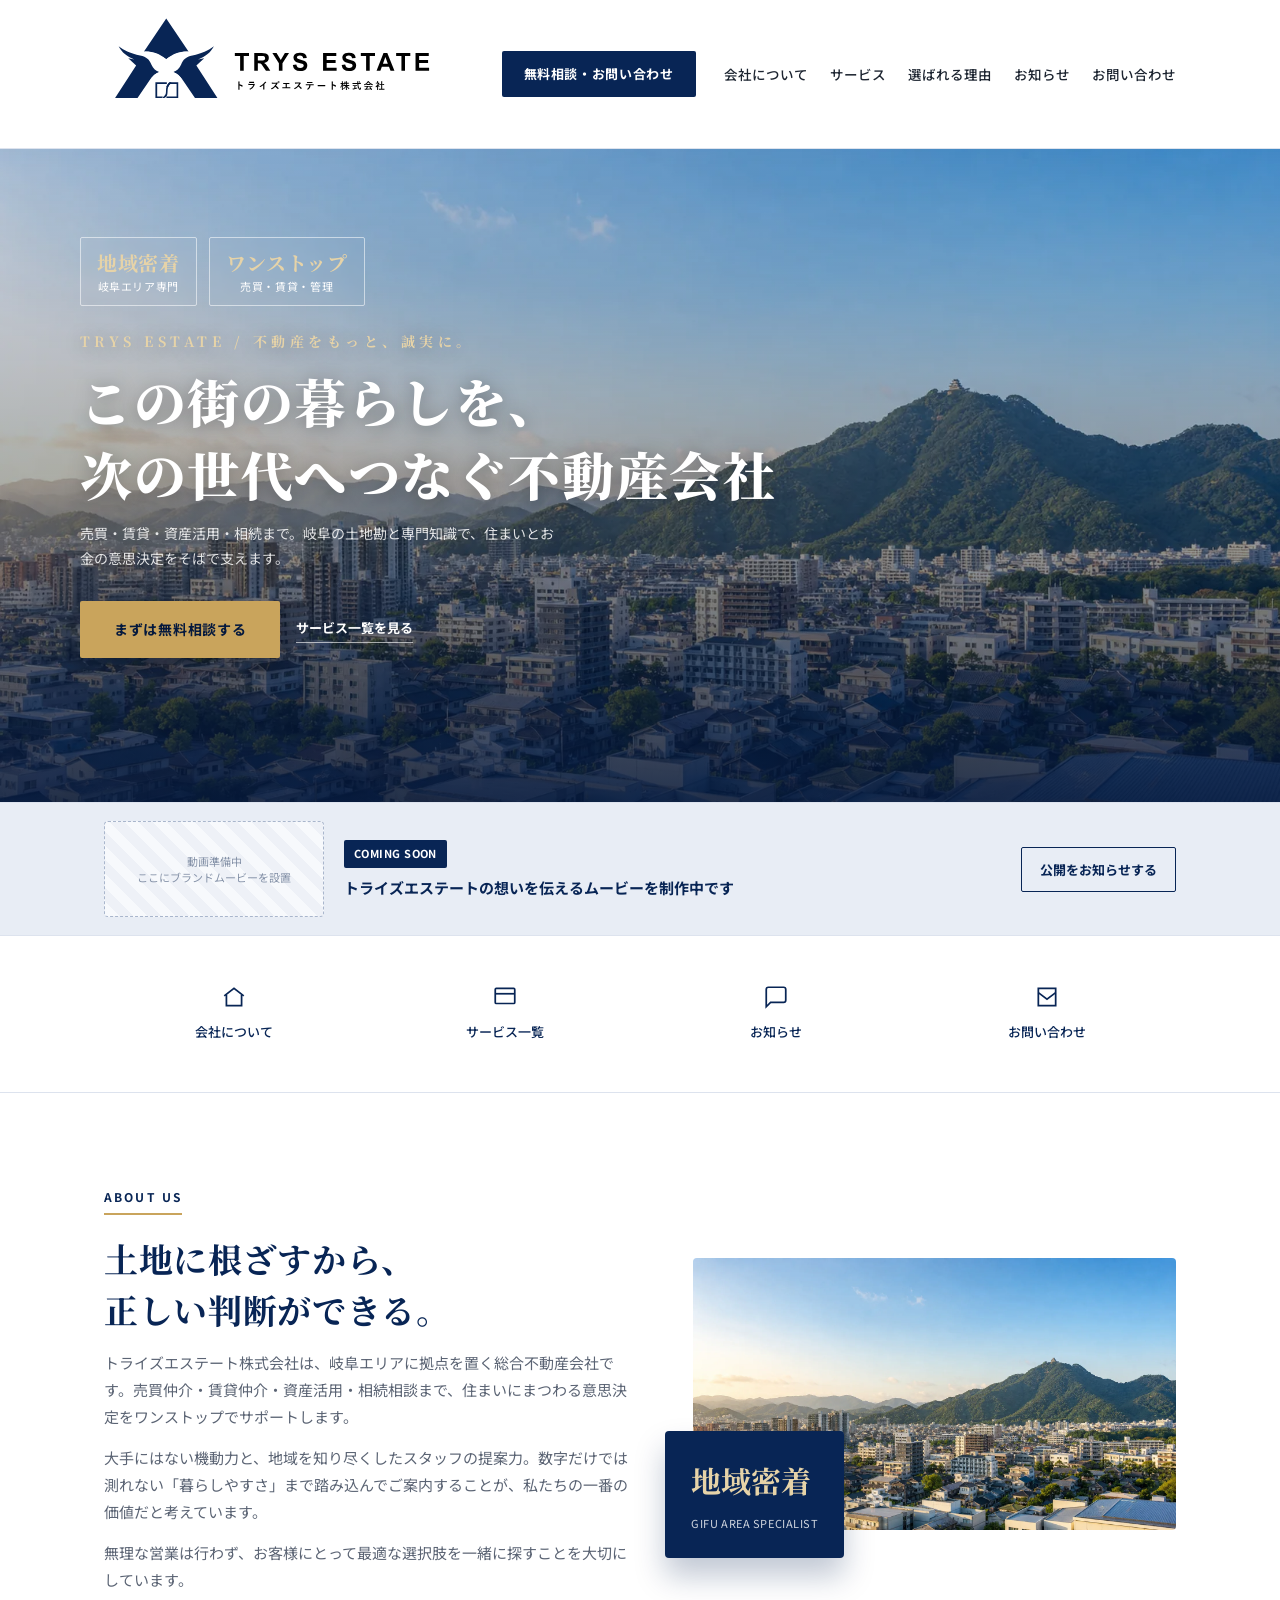
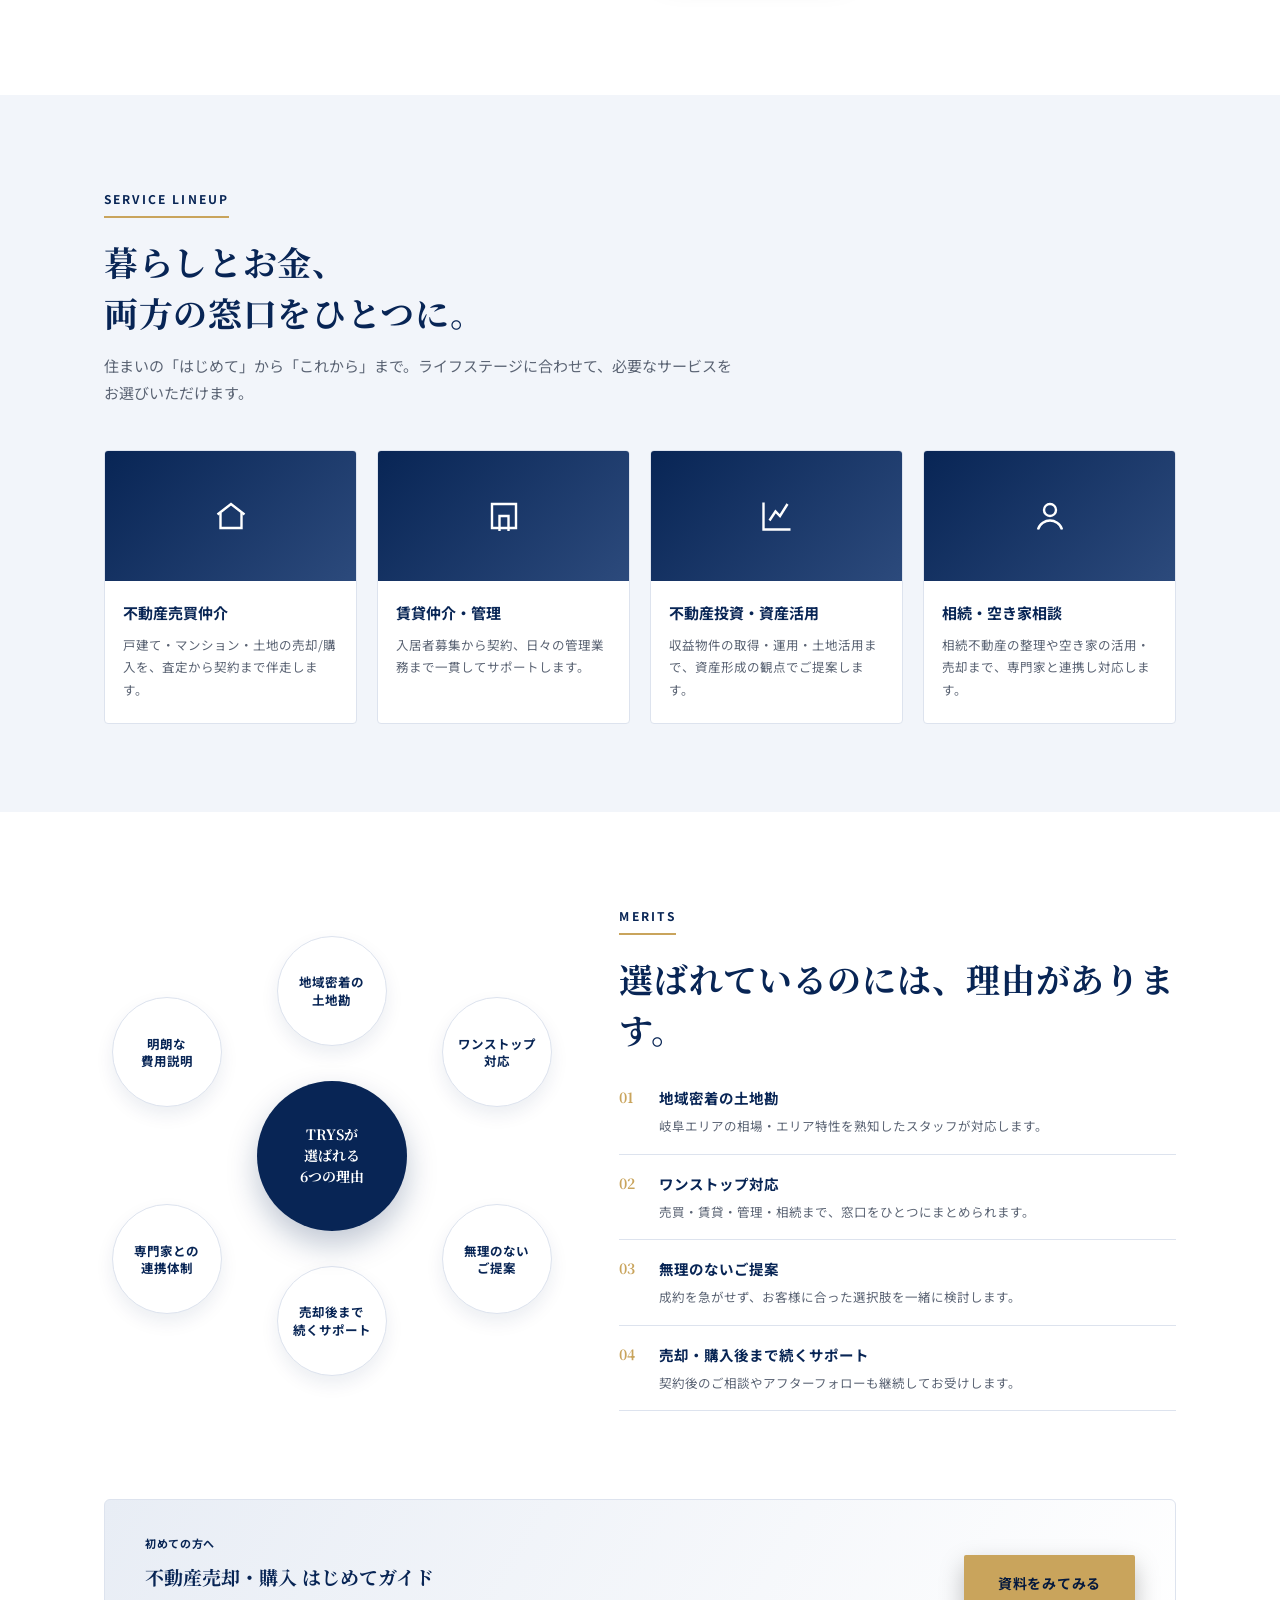
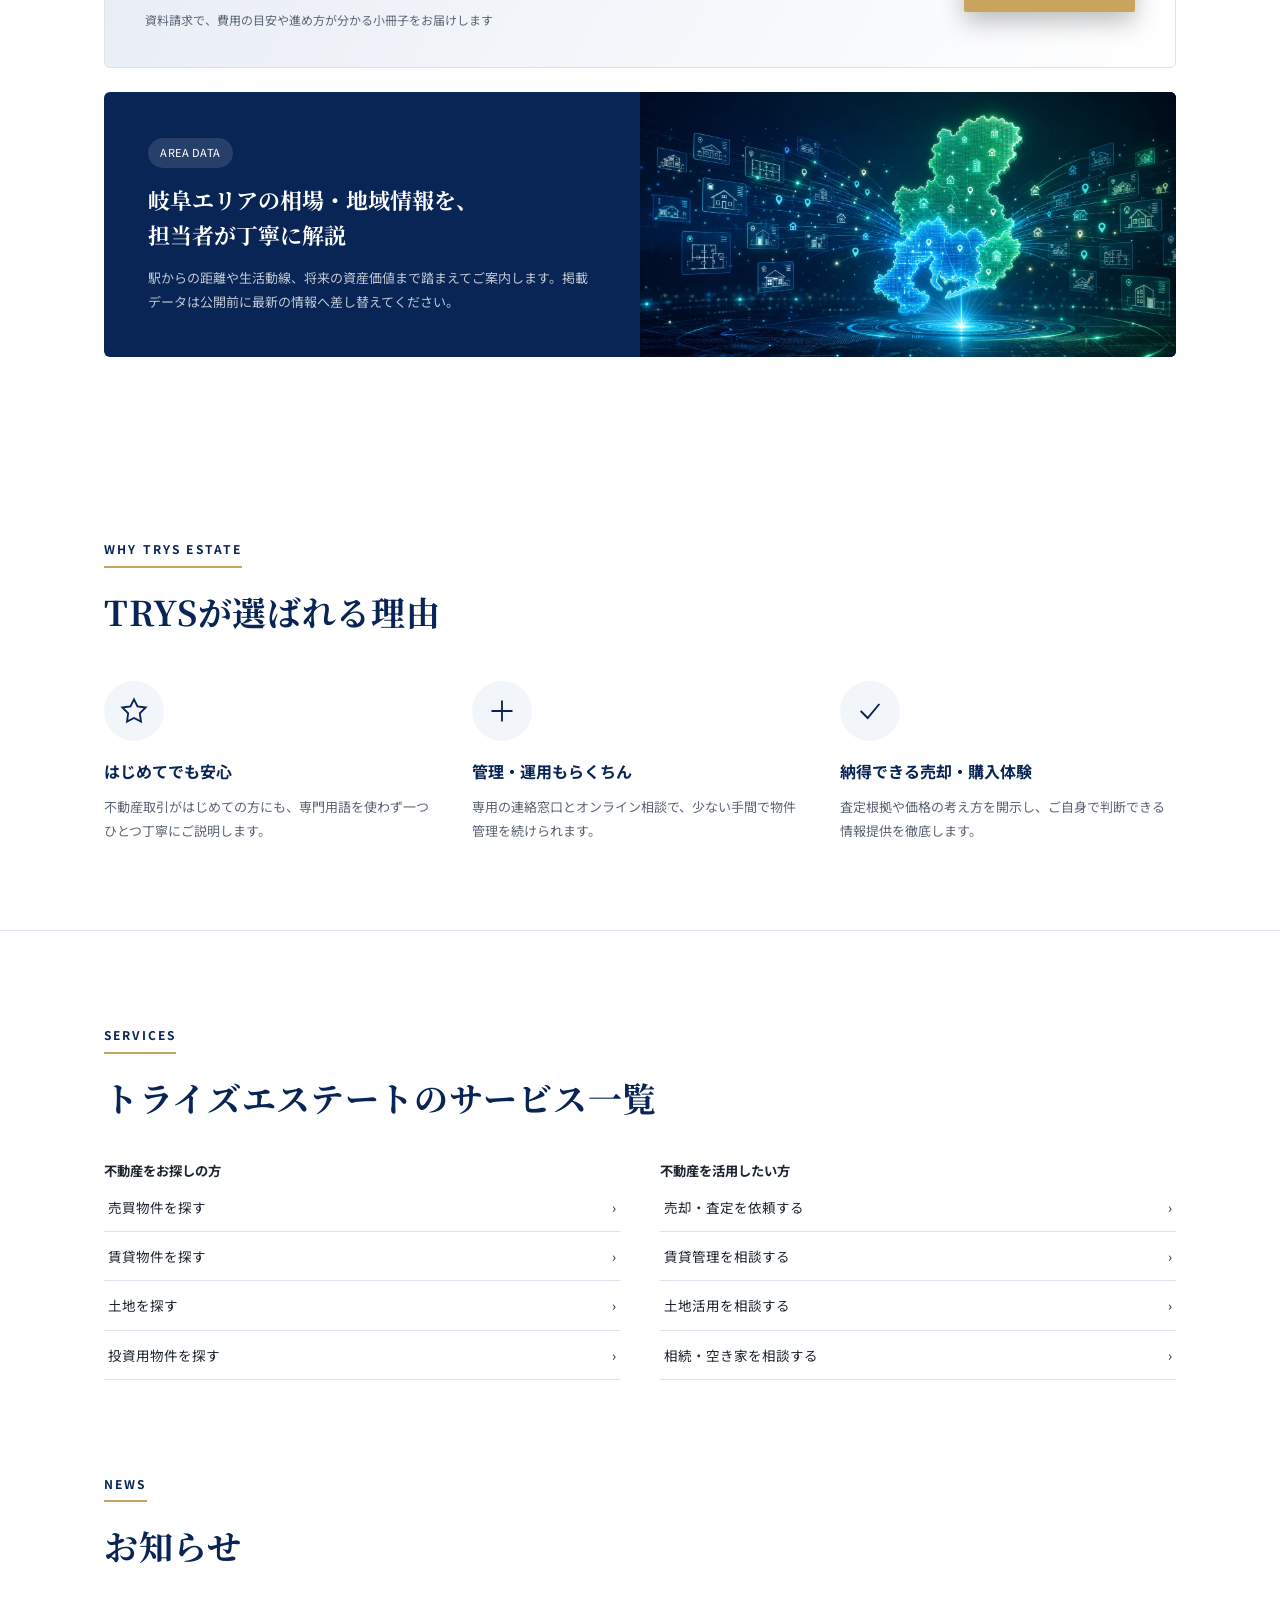
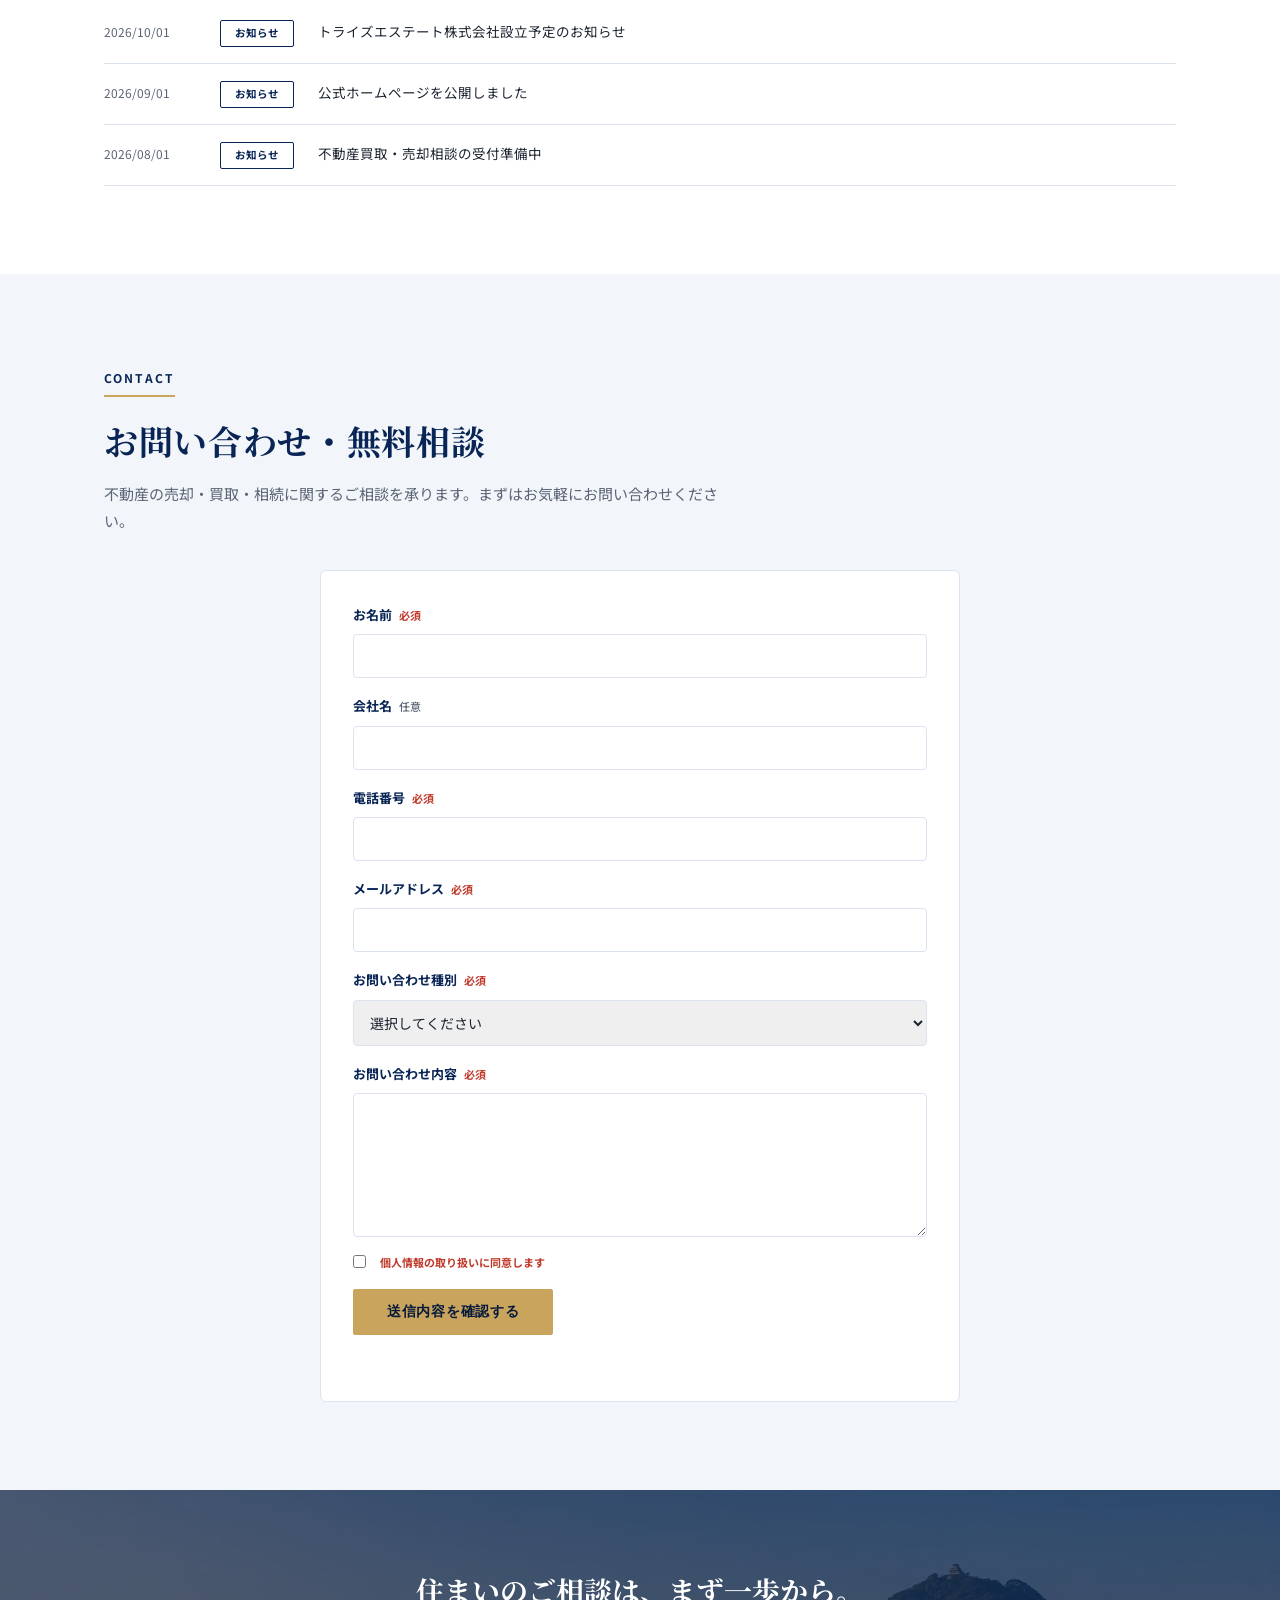
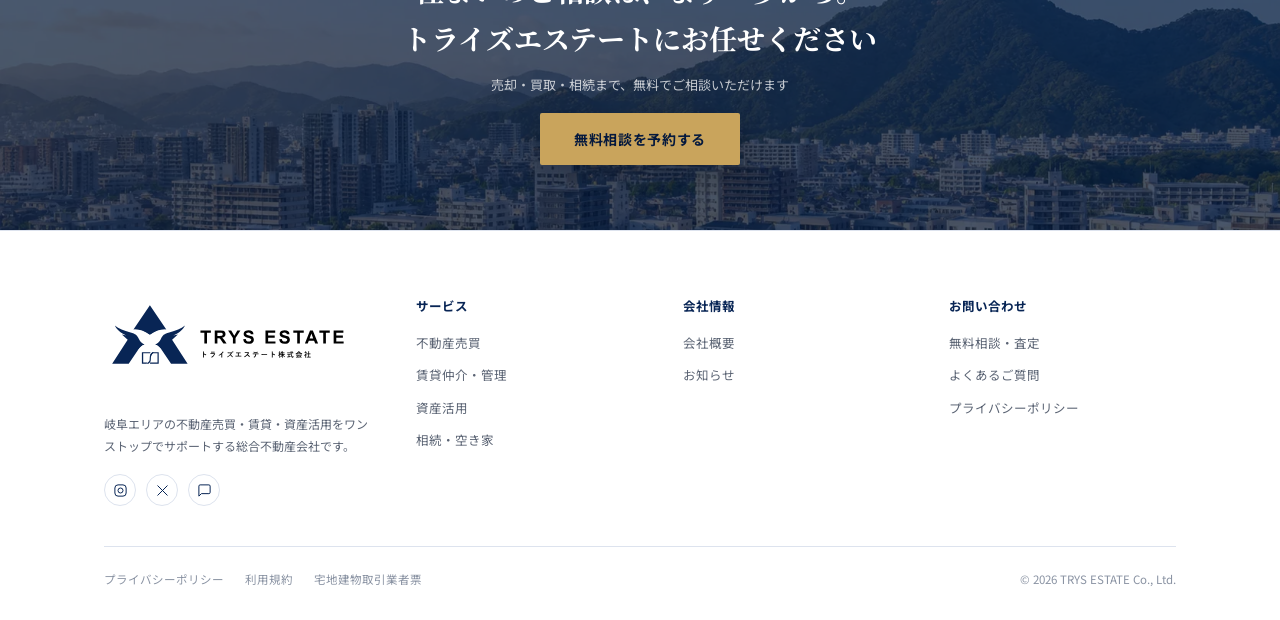
==== commit d9a2af62: "Fix mobile/desktop image stretching in About section Root cause: .about-figure img had HTML width/he" ====
--- a/index.html
+++ b/index.html
@@ -49,7 +49,7 @@
     line-height:1.8;
     -webkit-font-smoothing:antialiased;
   }
-  img{max-width:100%;display:block;}
+  img{max-width:100%;height:auto;display:block;}
   a{color:inherit;text-decoration:none;}
   .serif{font-family:'Noto Serif JP', serif;}
   .wrap{max-width:1120px;margin:0 auto;padding:0 24px;}
@@ -234,7 +234,7 @@
   .about-grid{display:grid;grid-template-columns:1.05fr .95fr;gap:56px;align-items:center;}
   .about-copy p{color:var(--ink-soft);font-size:15px;margin-bottom:14px;}
   .about-figure{position:relative;}
-  .about-figure img{border-radius:4px;}
+  .about-figure img{width:100%;height:auto;border-radius:4px;}
   .about-figure .stat-card{
     position:absolute;left:-28px;bottom:-28px;background:var(--navy);color:#fff;
     padding:22px 26px;border-radius:4px;box-shadow:0 18px 30px rgba(8,37,85,.25);
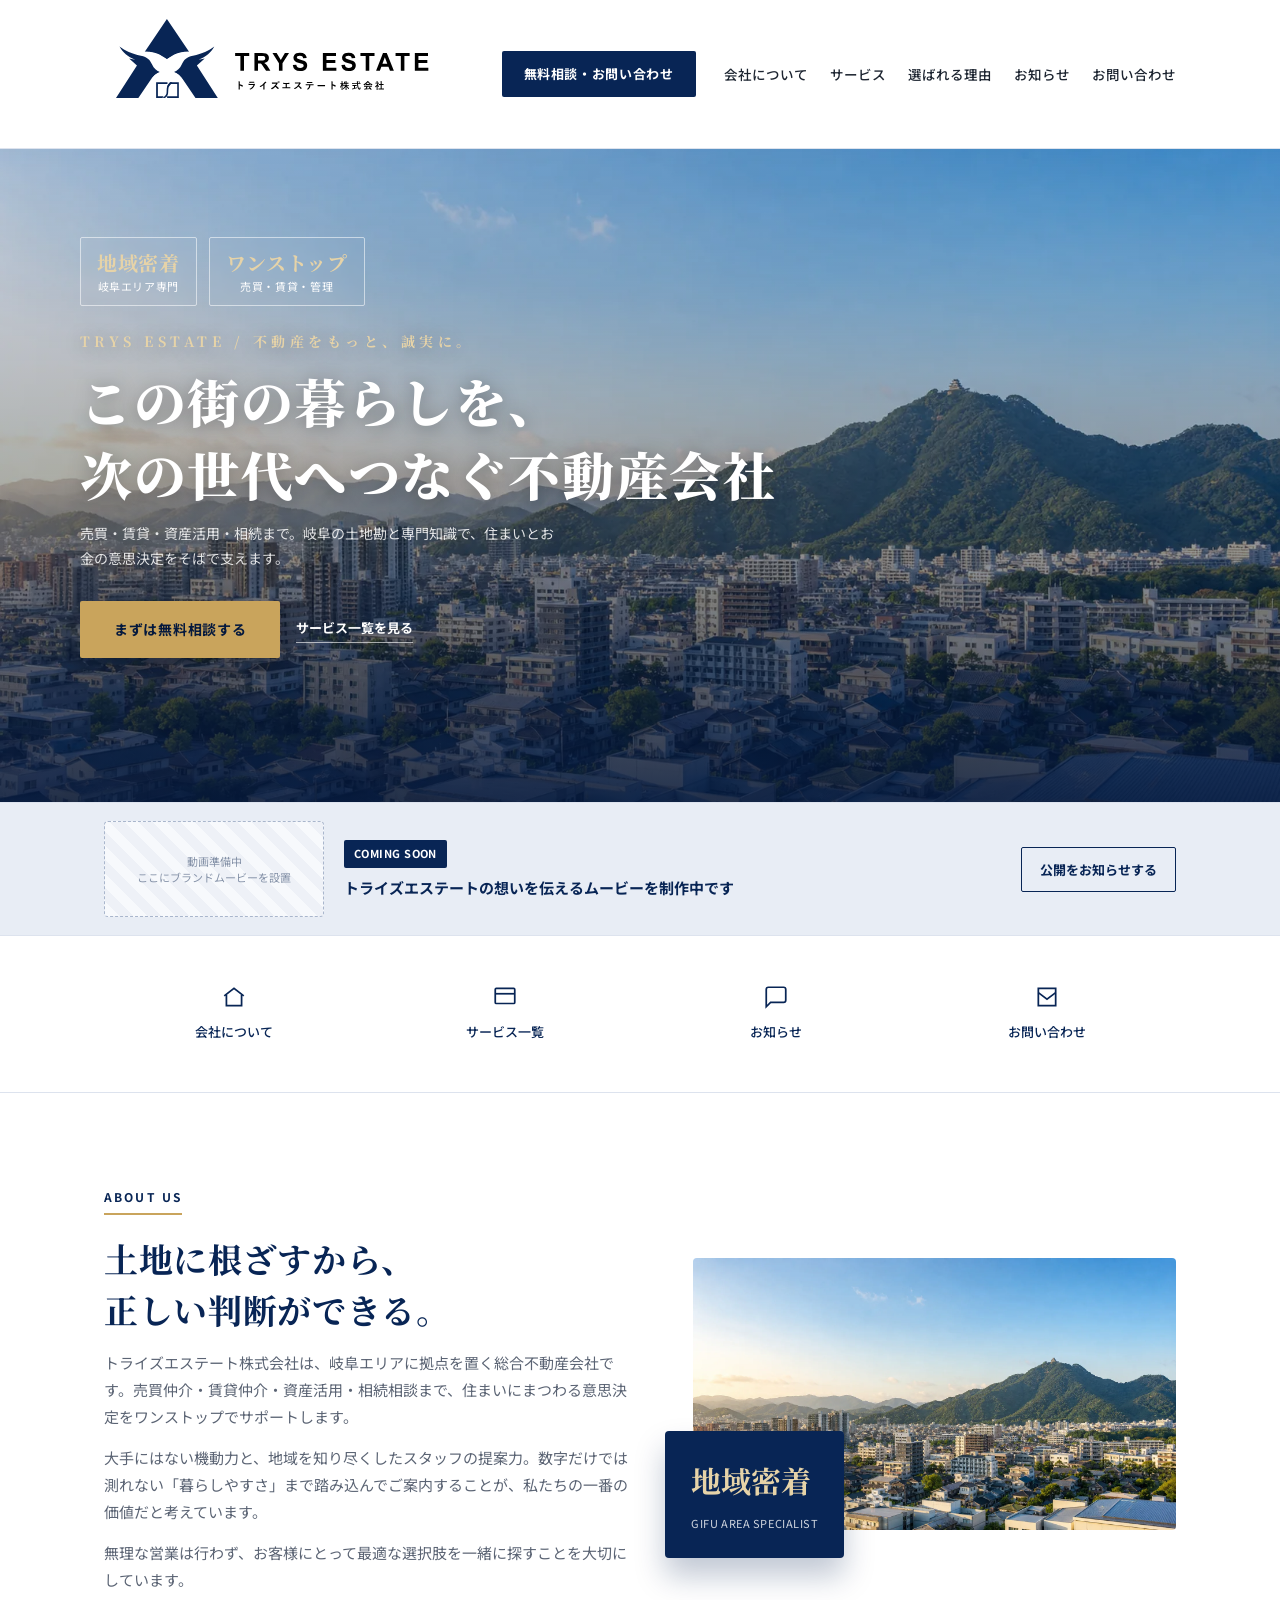
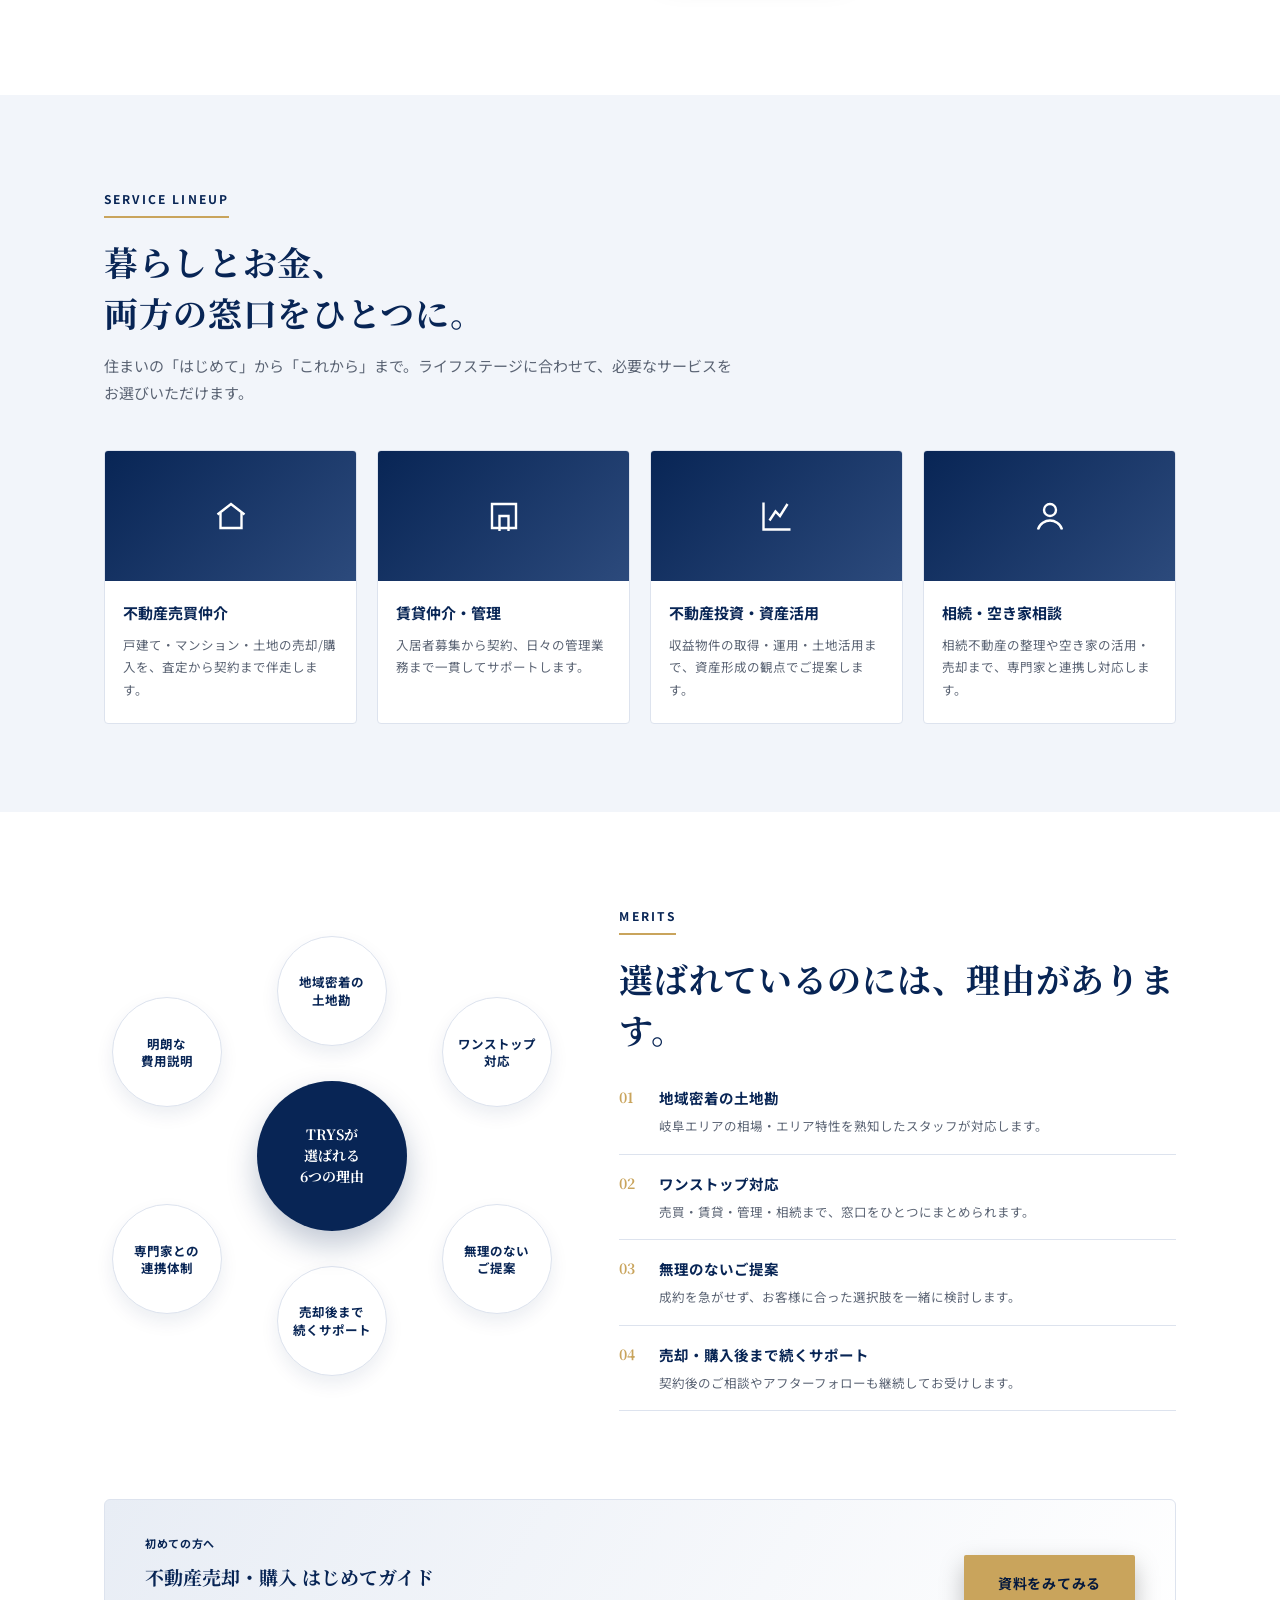
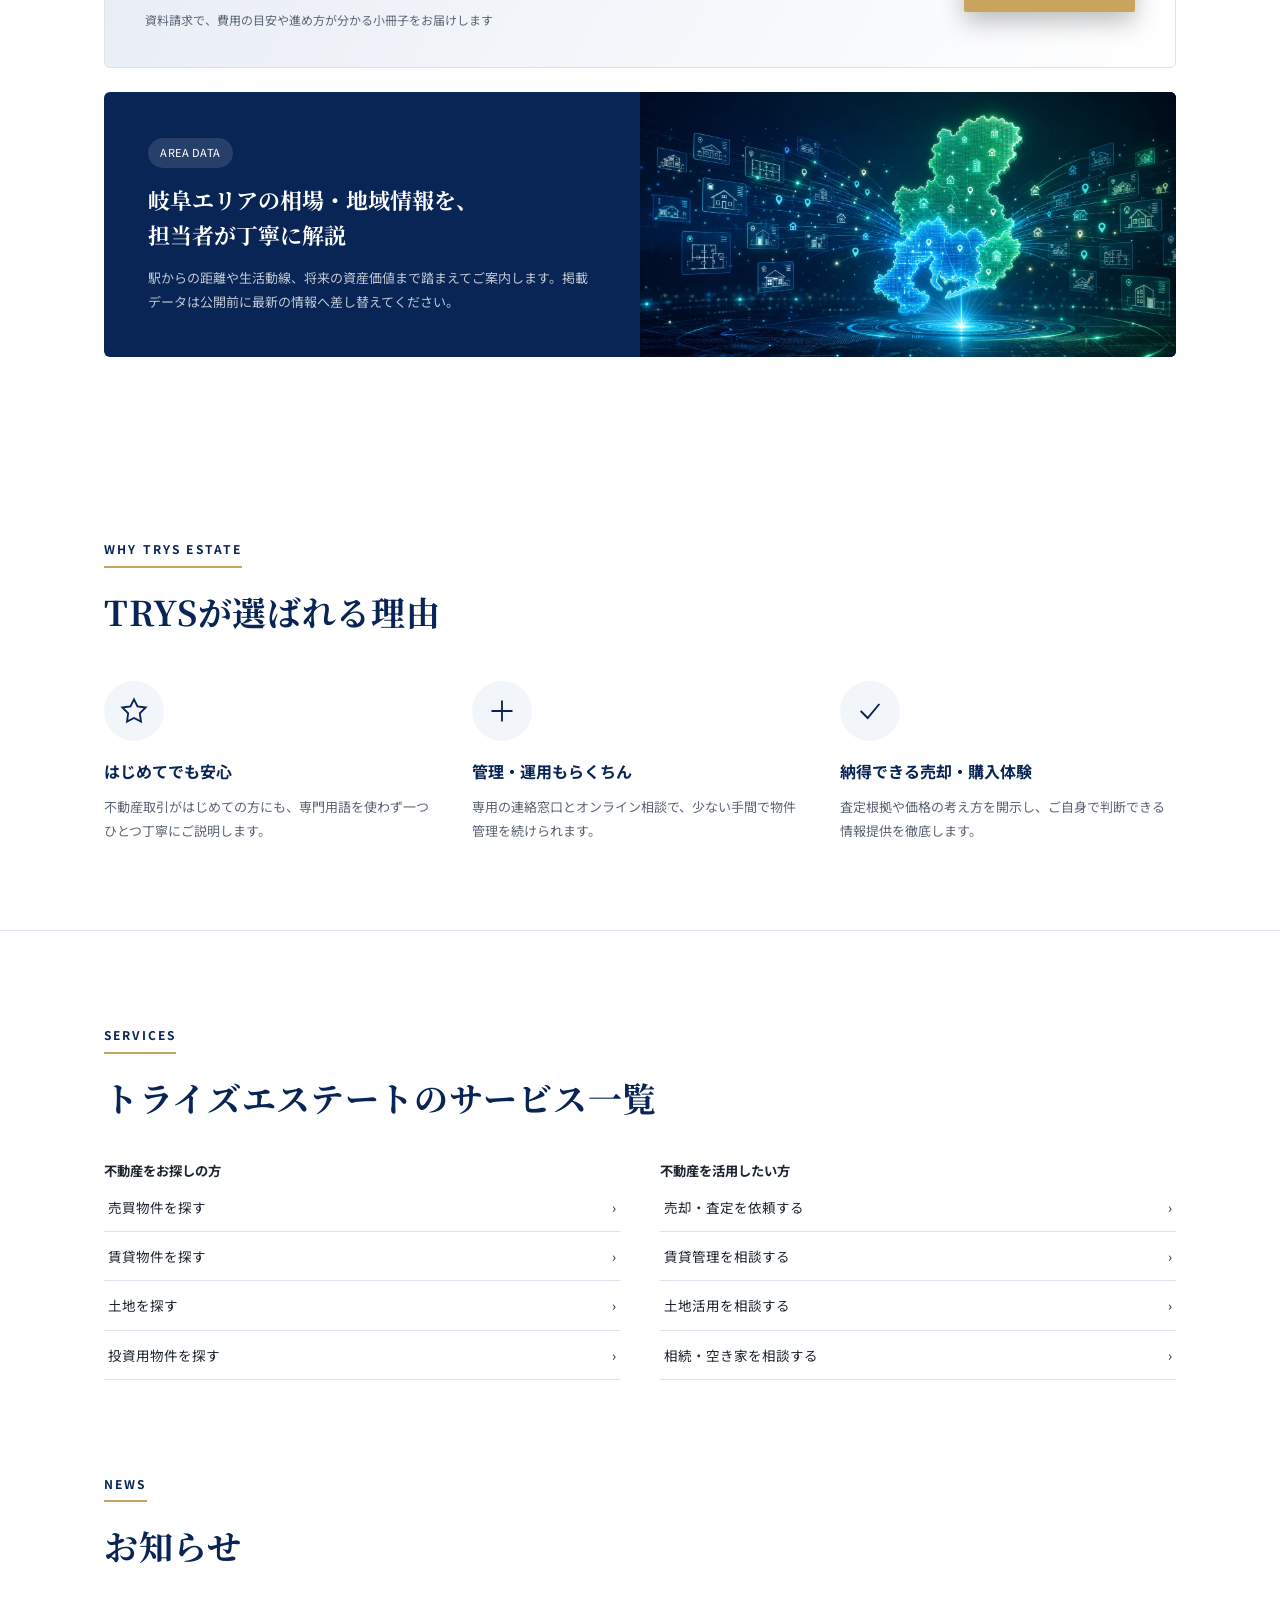
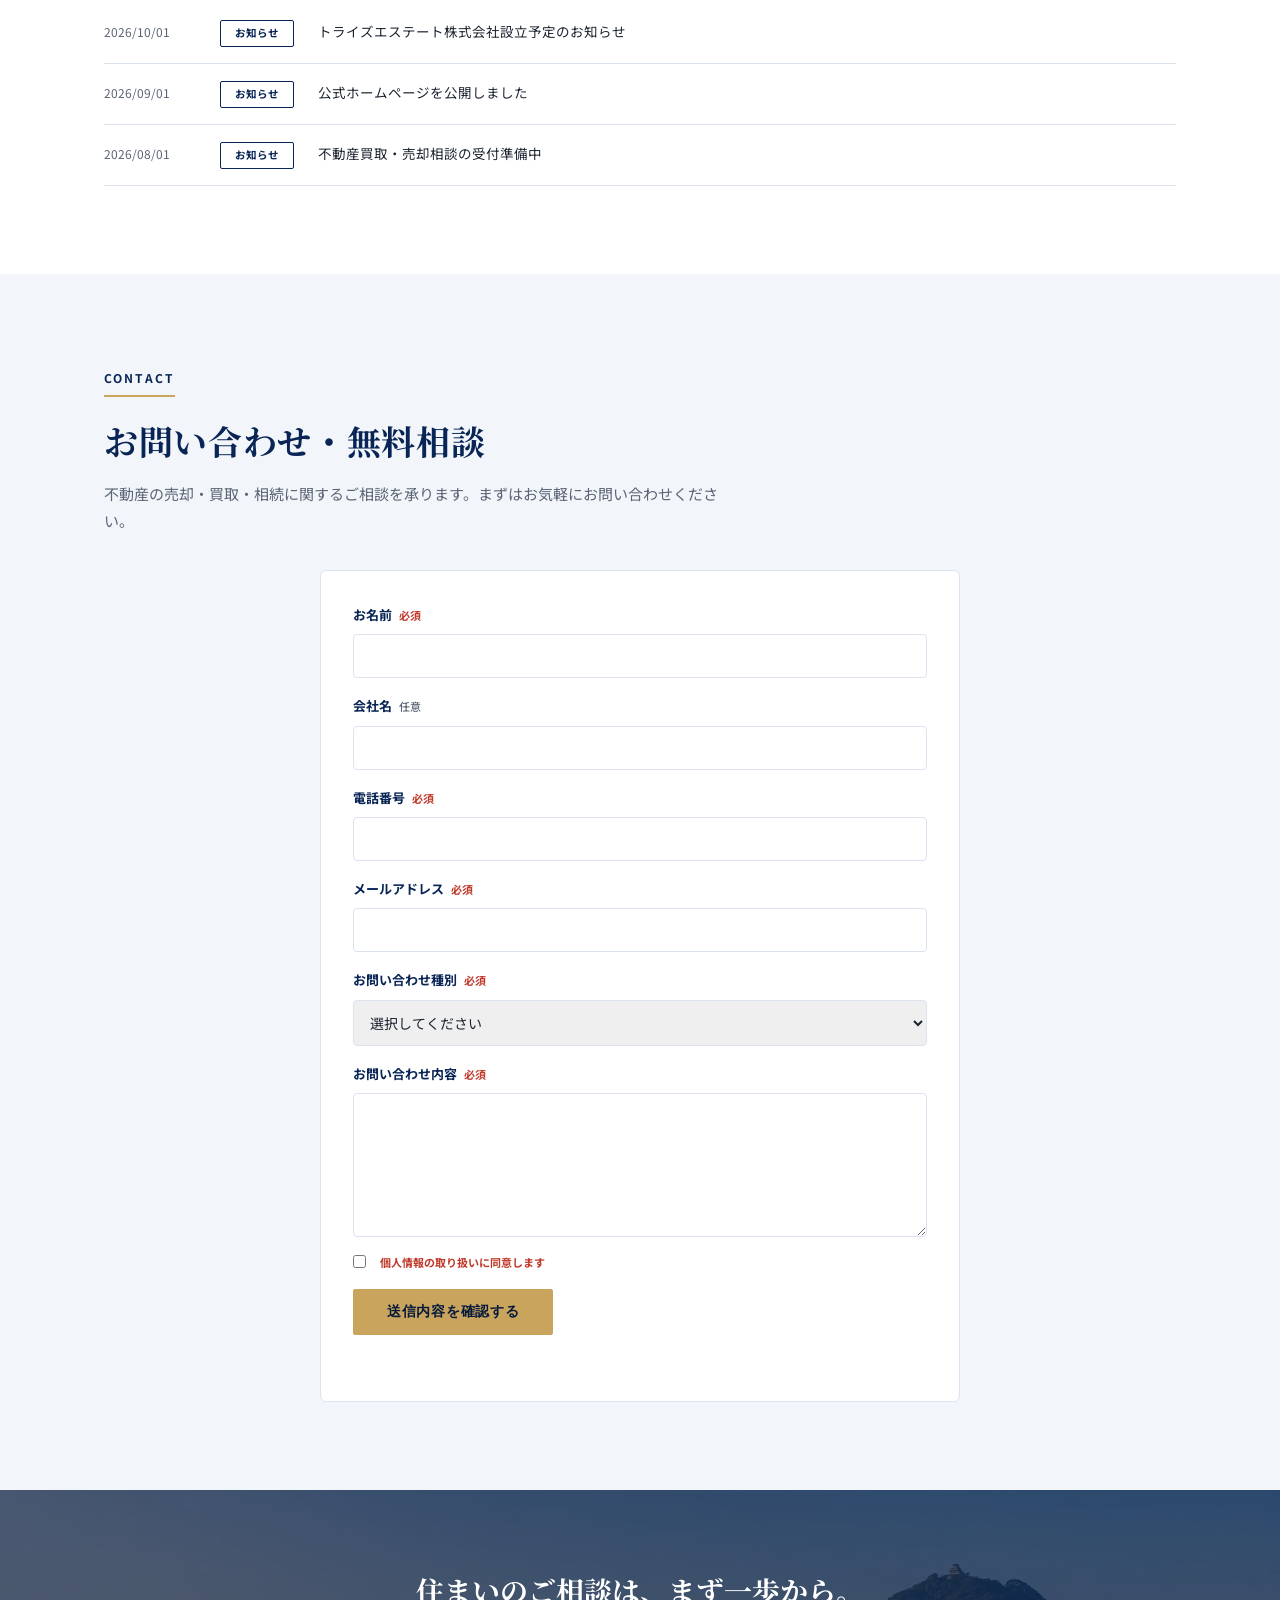
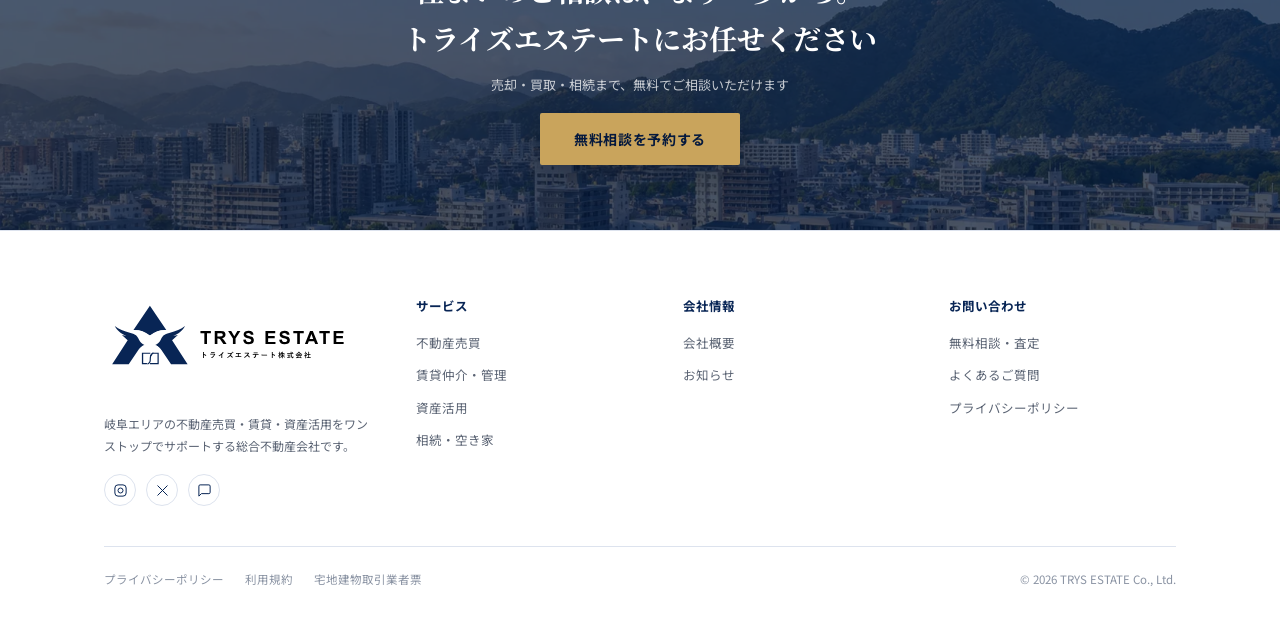
==== commit 452c98ab: "Fix footer/header logo distortion risk with object-fit: contain Same root-cause class as the About p" ====
--- a/index.html
+++ b/index.html
@@ -97,7 +97,7 @@
     display:flex;align-items:center;justify-content:space-between;gap:24px;
   }
   .brand{flex-shrink:0;}
-  .brand img{height:120px;width:auto;max-width:100%;}
+  .brand img{height:120px;width:auto;max-width:100%;object-fit:contain;}
   nav.main-nav{display:flex;flex-wrap:wrap;row-gap:8px;column-gap:22px;font-size:13.5px;font-weight:500;flex-shrink:1;min-width:0;justify-content:flex-end;}
   nav.main-nav a{position:relative;padding:6px 0;color:var(--ink);white-space:nowrap;}
   nav.main-nav a:hover{color:var(--navy);}
@@ -417,7 +417,7 @@
   /* ---------- FOOTER ---------- */
   footer{background:#fff;border-top:1px solid var(--line);padding:64px 0 30px;}
   .footer-grid{display:grid;grid-template-columns:1.2fr repeat(3,1fr);gap:40px;margin-bottom:40px;}
-  .footer-brand img{height:102px;margin-bottom:16px;}
+  .footer-brand img{height:102px;width:auto;max-width:100%;margin-bottom:16px;object-fit:contain;}
   .footer-brand p{font-size:12px;color:var(--ink-soft);margin-bottom:18px;}
   .sns-row{display:flex;gap:10px;}
   .sns-row a{
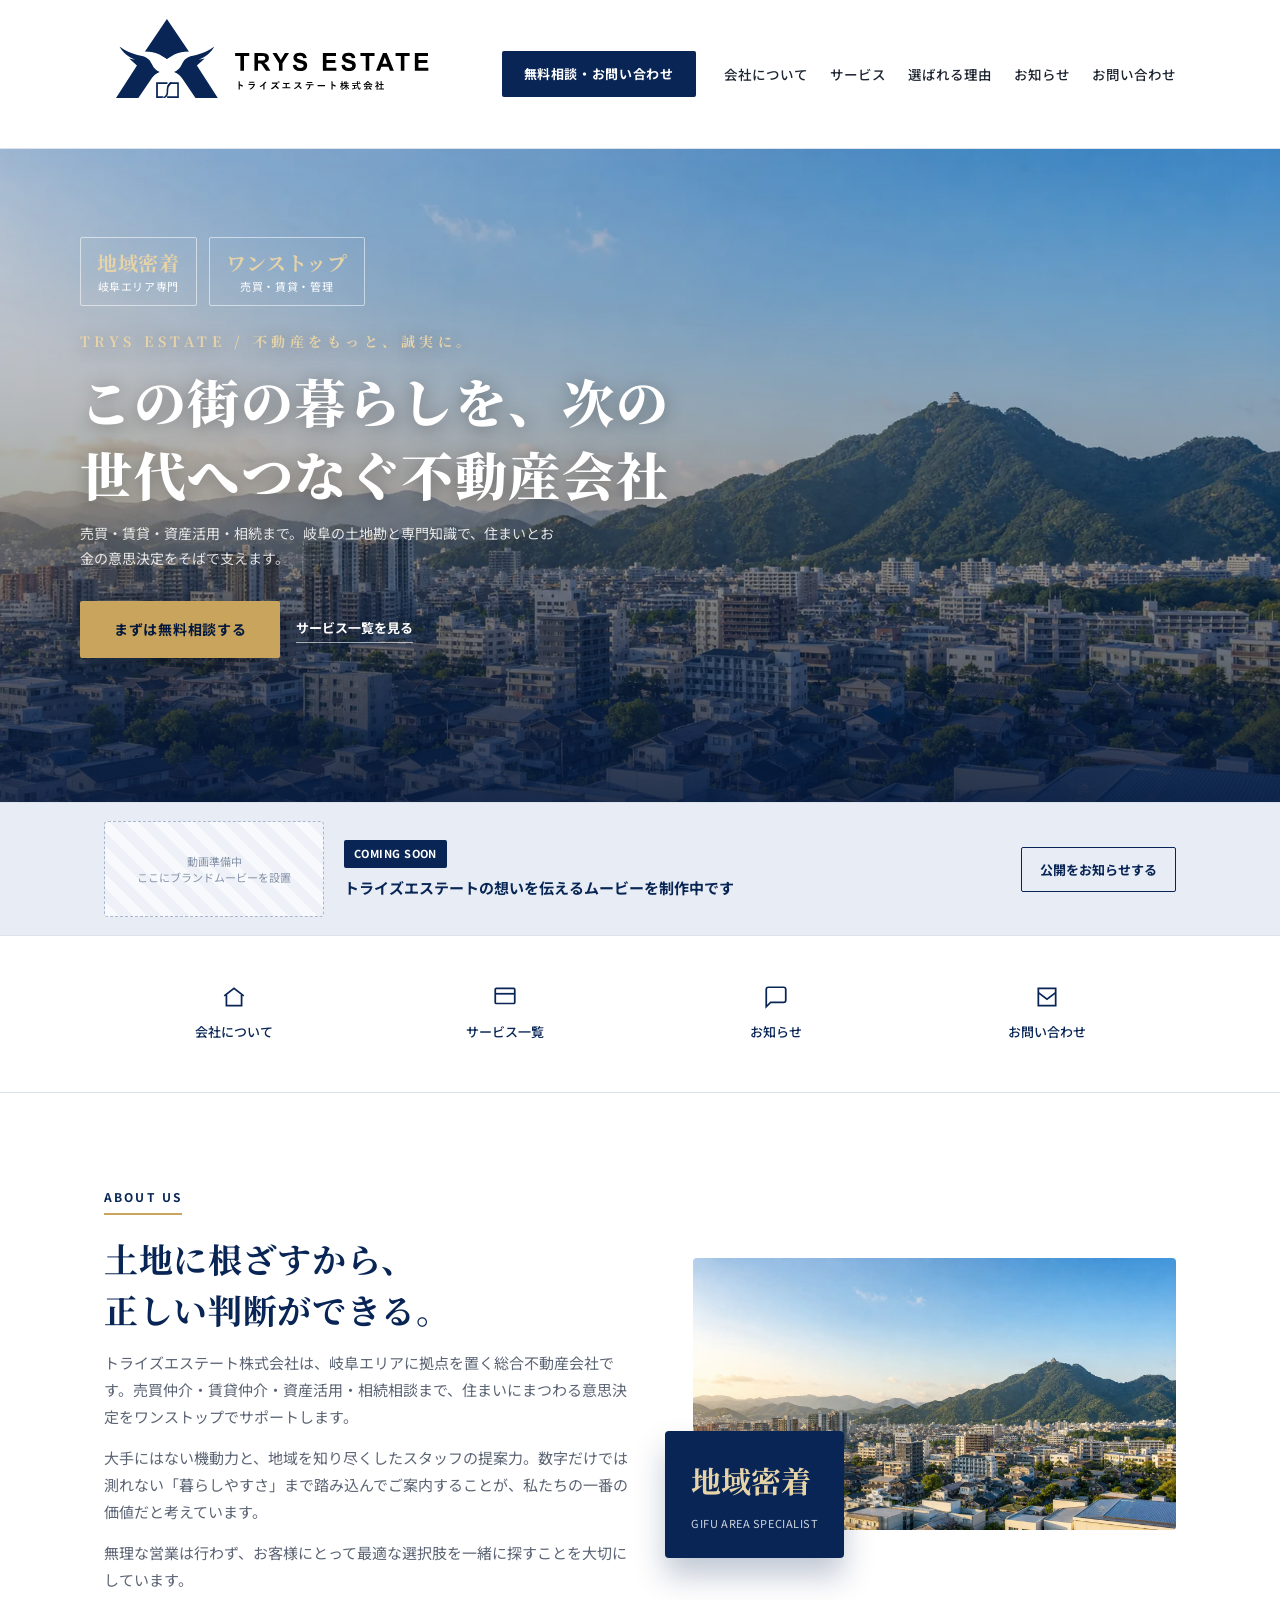
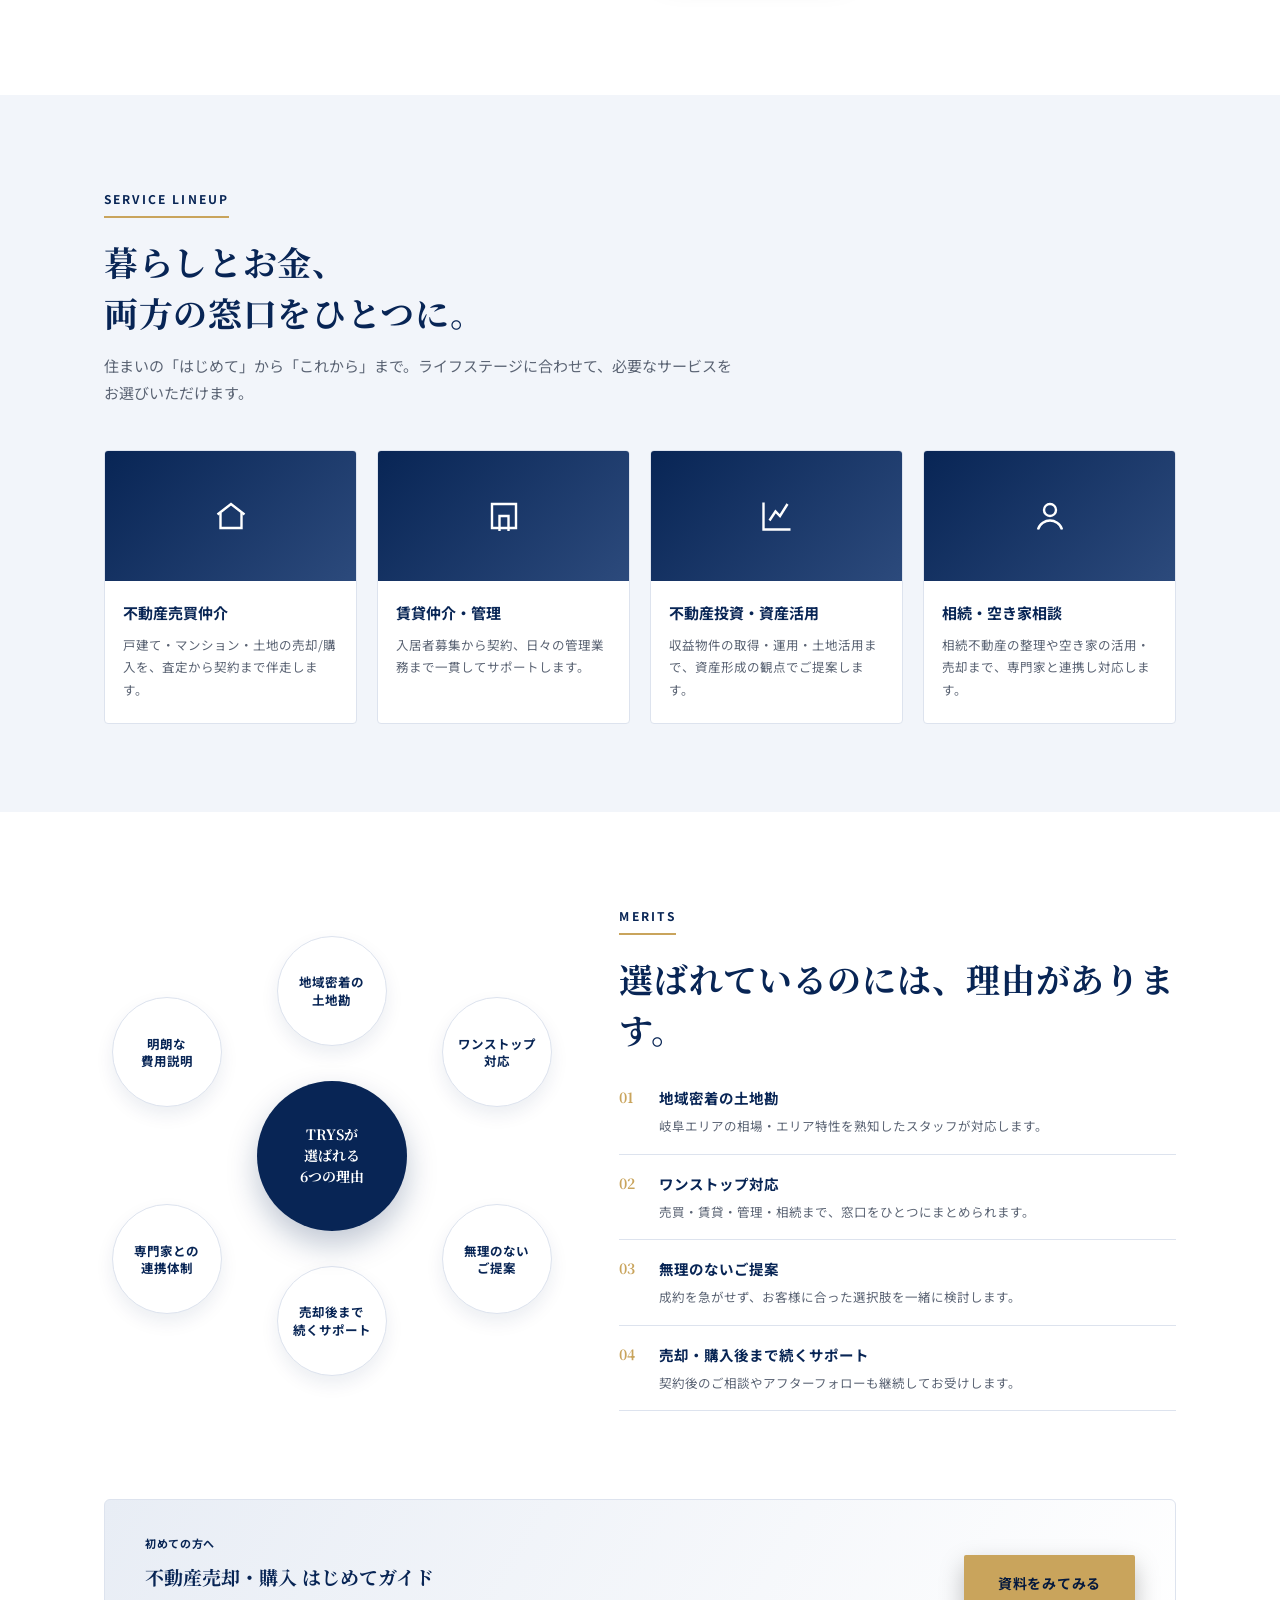
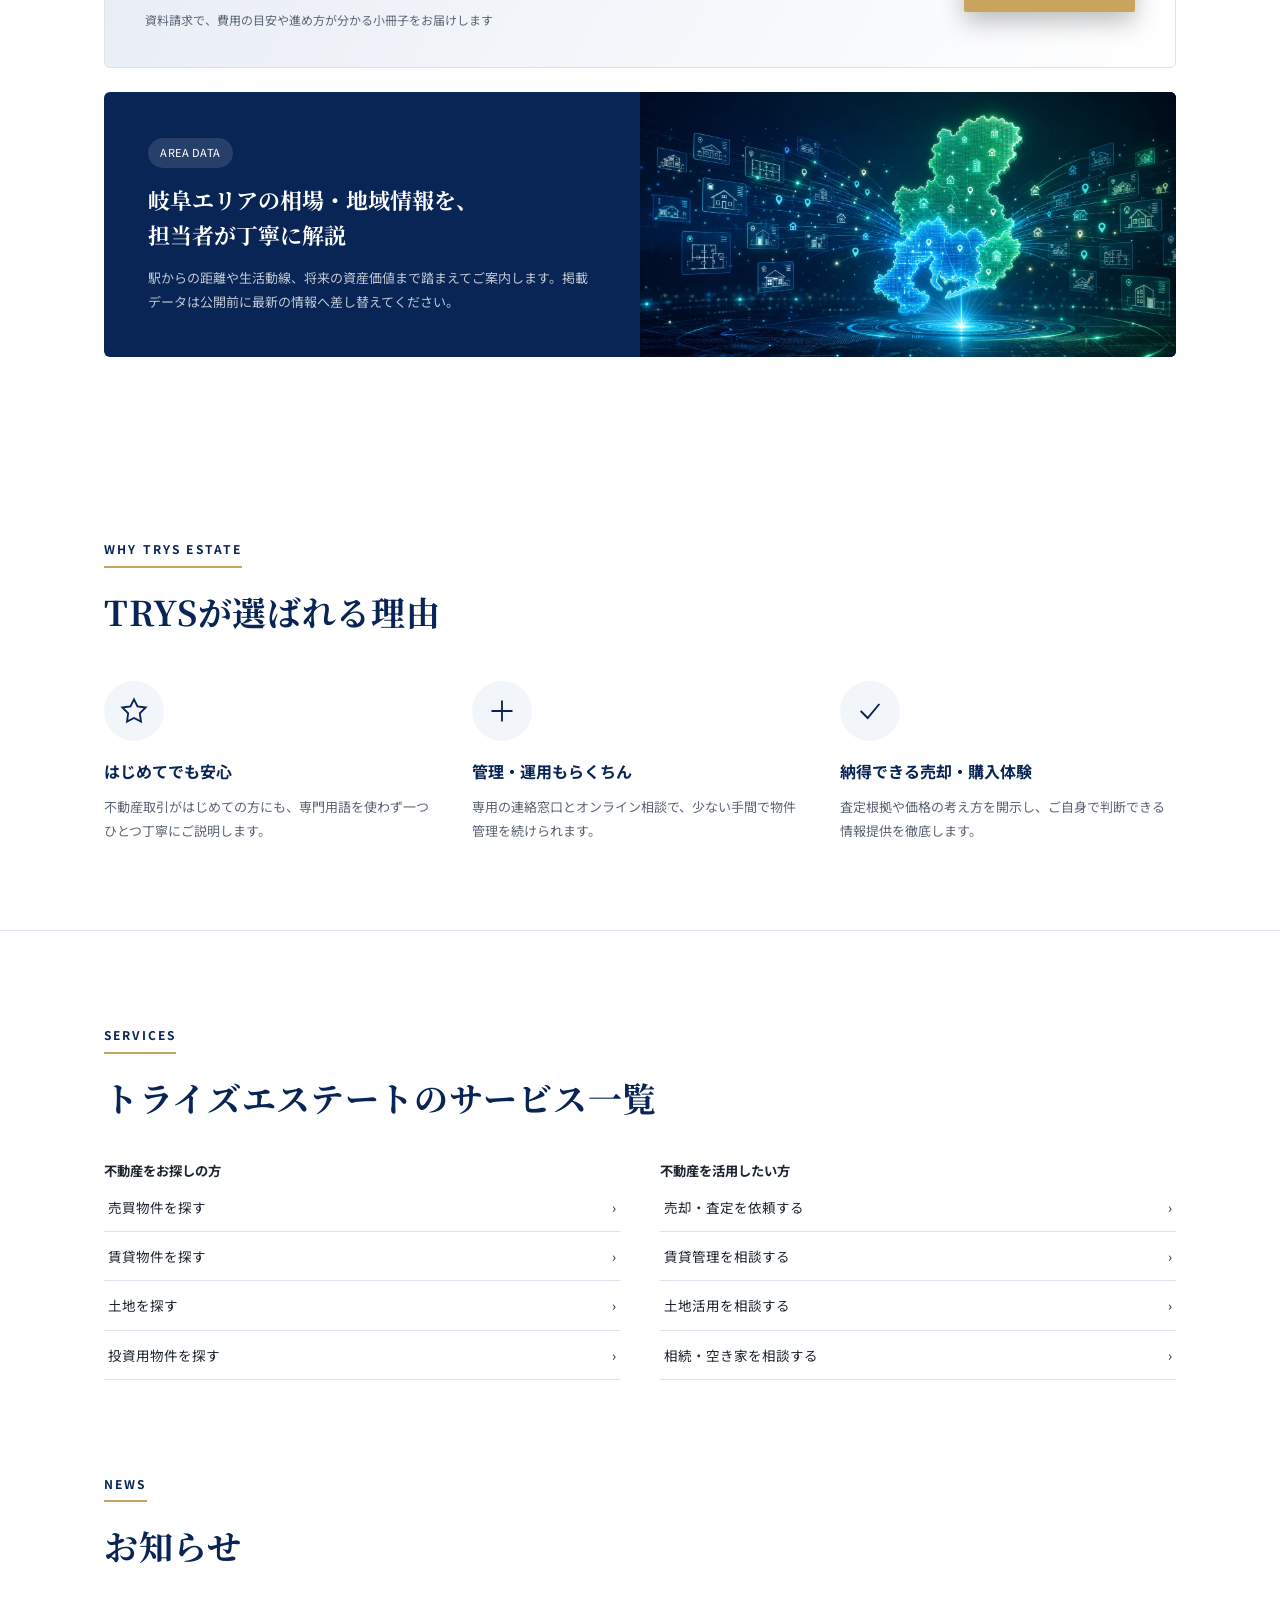
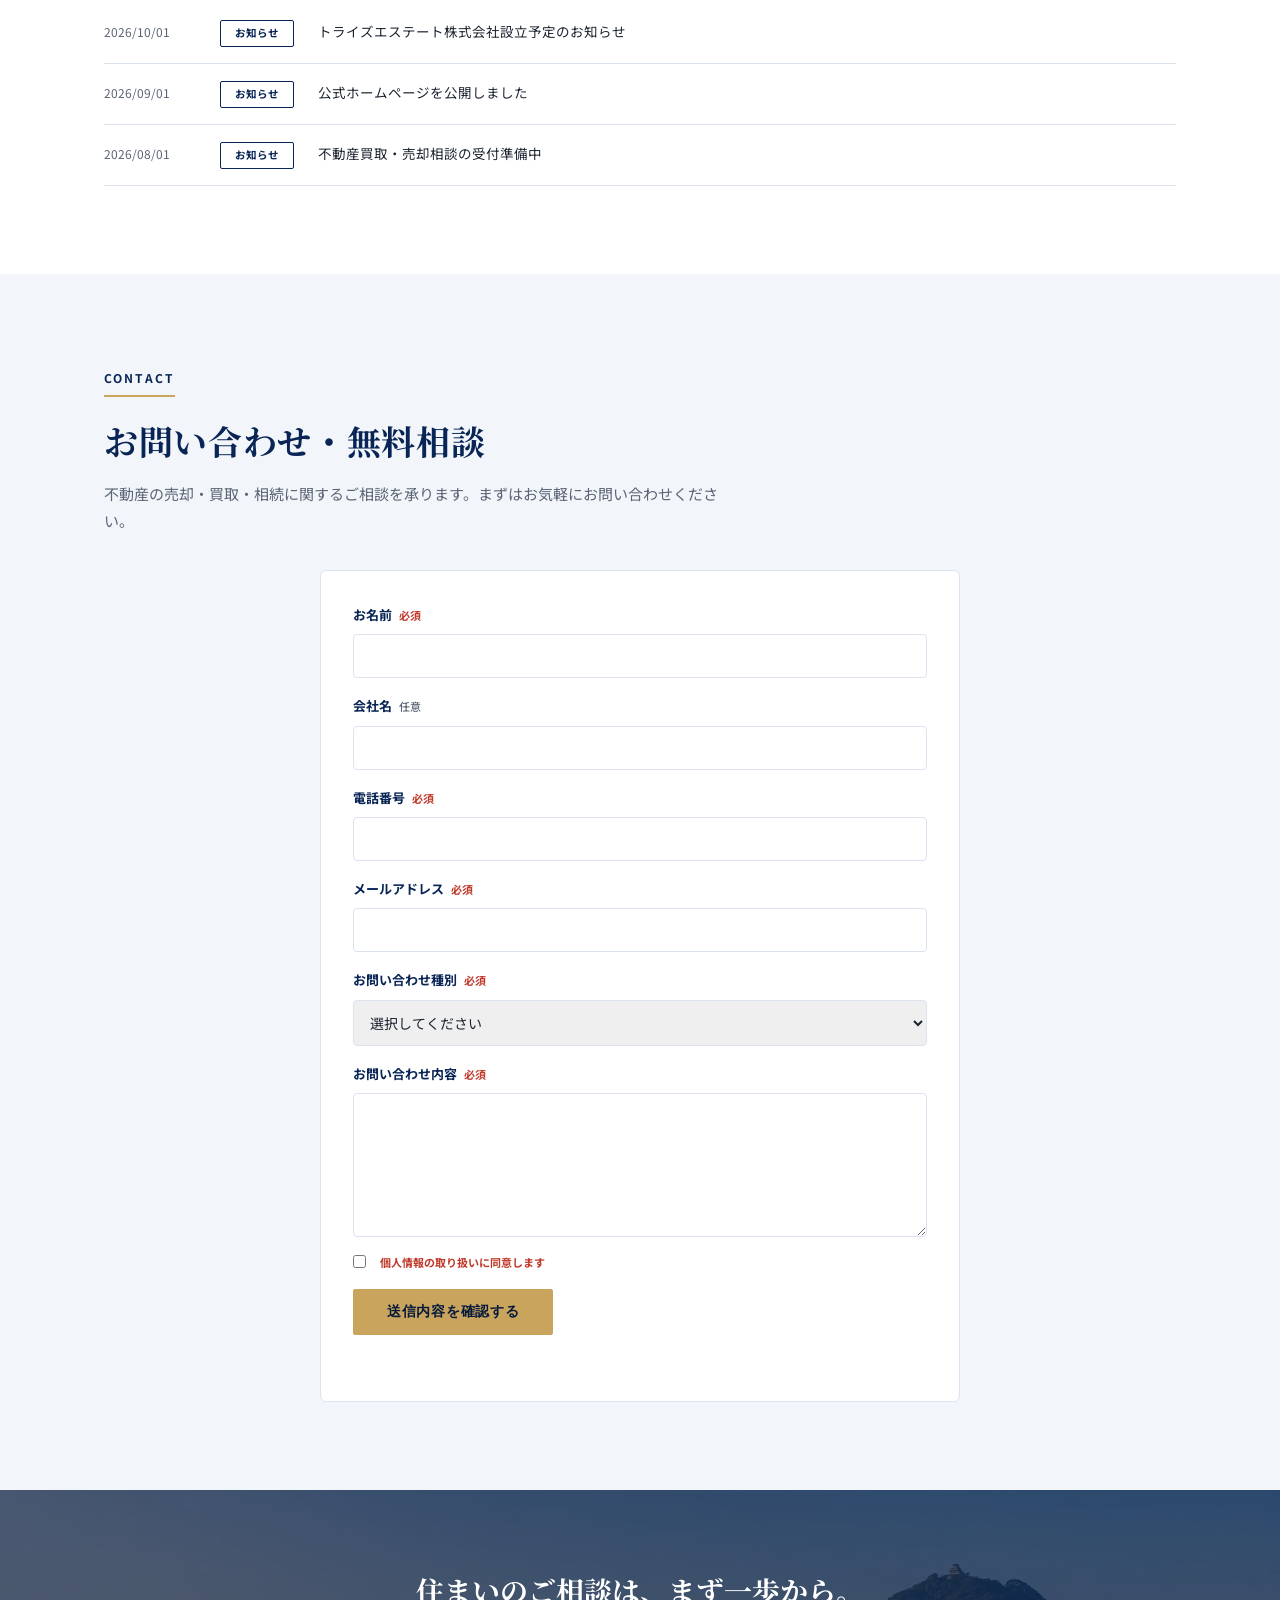
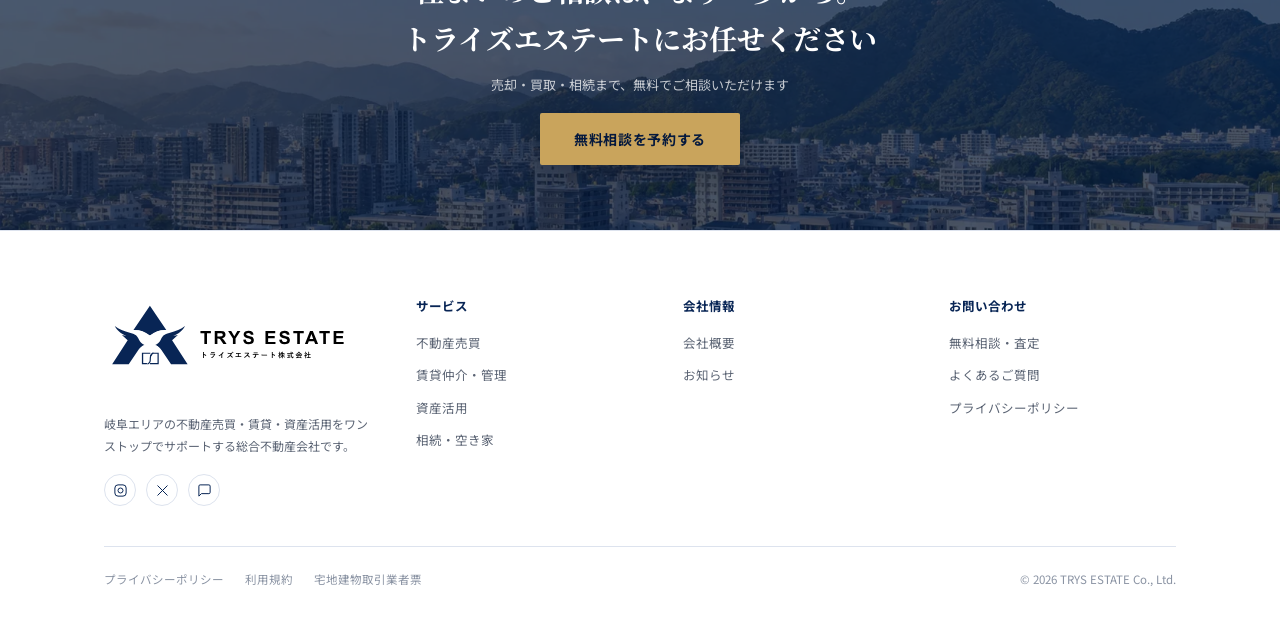
==== commit 728ac977: "Fix hero image: keep Gifu Castle in frame + fix heading line-wrap - hero photo used default center o" ====
--- a/index.html
+++ b/index.html
@@ -146,7 +146,7 @@
     color:#fff;overflow:hidden;
   }
   .hero-media{position:absolute;inset:0;z-index:0;}
-  .hero-media img{width:100%;height:100%;object-fit:cover;}
+  .hero-media img{width:100%;height:100%;object-fit:cover;object-position:68% 32%;}
   .hero-media::after{
     content:"";position:absolute;inset:0;
     background:linear-gradient(180deg, rgba(5,25,61,.15) 0%, rgba(5,25,61,.35) 55%, rgba(5,25,61,.88) 100%);
@@ -162,16 +162,21 @@
   }
   .badge b{display:block;font-size:20px;font-family:'Noto Serif JP',serif;color:var(--gold-soft);}
   .hero-title{
-    font-size:clamp(30px,4.4vw,52px);
+    font-size:clamp(28px,4.4vw,52px);
     font-weight:900;
     letter-spacing:.03em;
     line-height:1.4;
     text-shadow:0 2px 18px rgba(0,0,0,.35);
     margin-bottom:10px;
+    text-wrap:balance;
   }
   .hero-title small{
     display:block;font-size:14px;font-weight:700;letter-spacing:.32em;
     color:var(--gold-soft);margin-bottom:14px;
+    text-wrap:balance;
+  }
+  @media (max-width:480px){
+    .hero-title small{letter-spacing:.14em;font-size:12px;}
   }
   .hero-sub{font-size:14px;color:rgba(255,255,255,.85);max-width:480px;margin-bottom:30px;}
   .hero-actions{display:flex;gap:16px;flex-wrap:wrap;align-items:center;}
@@ -488,7 +493,7 @@
     </div>
     <h1 class="hero-title serif">
       <small>TRYS ESTATE / 不動産をもっと、誠実に。</small>
-      この街の暮らしを、<br>次の世代へつなぐ不動産会社
+      この街の暮らしを、次の世代へつなぐ不動産会社
     </h1>
     <p class="hero-sub">売買・賃貸・資産活用・相続まで。岐阜の土地勘と専門知識で、住まいとお金の意思決定をそばで支えます。</p>
     <div class="hero-actions">
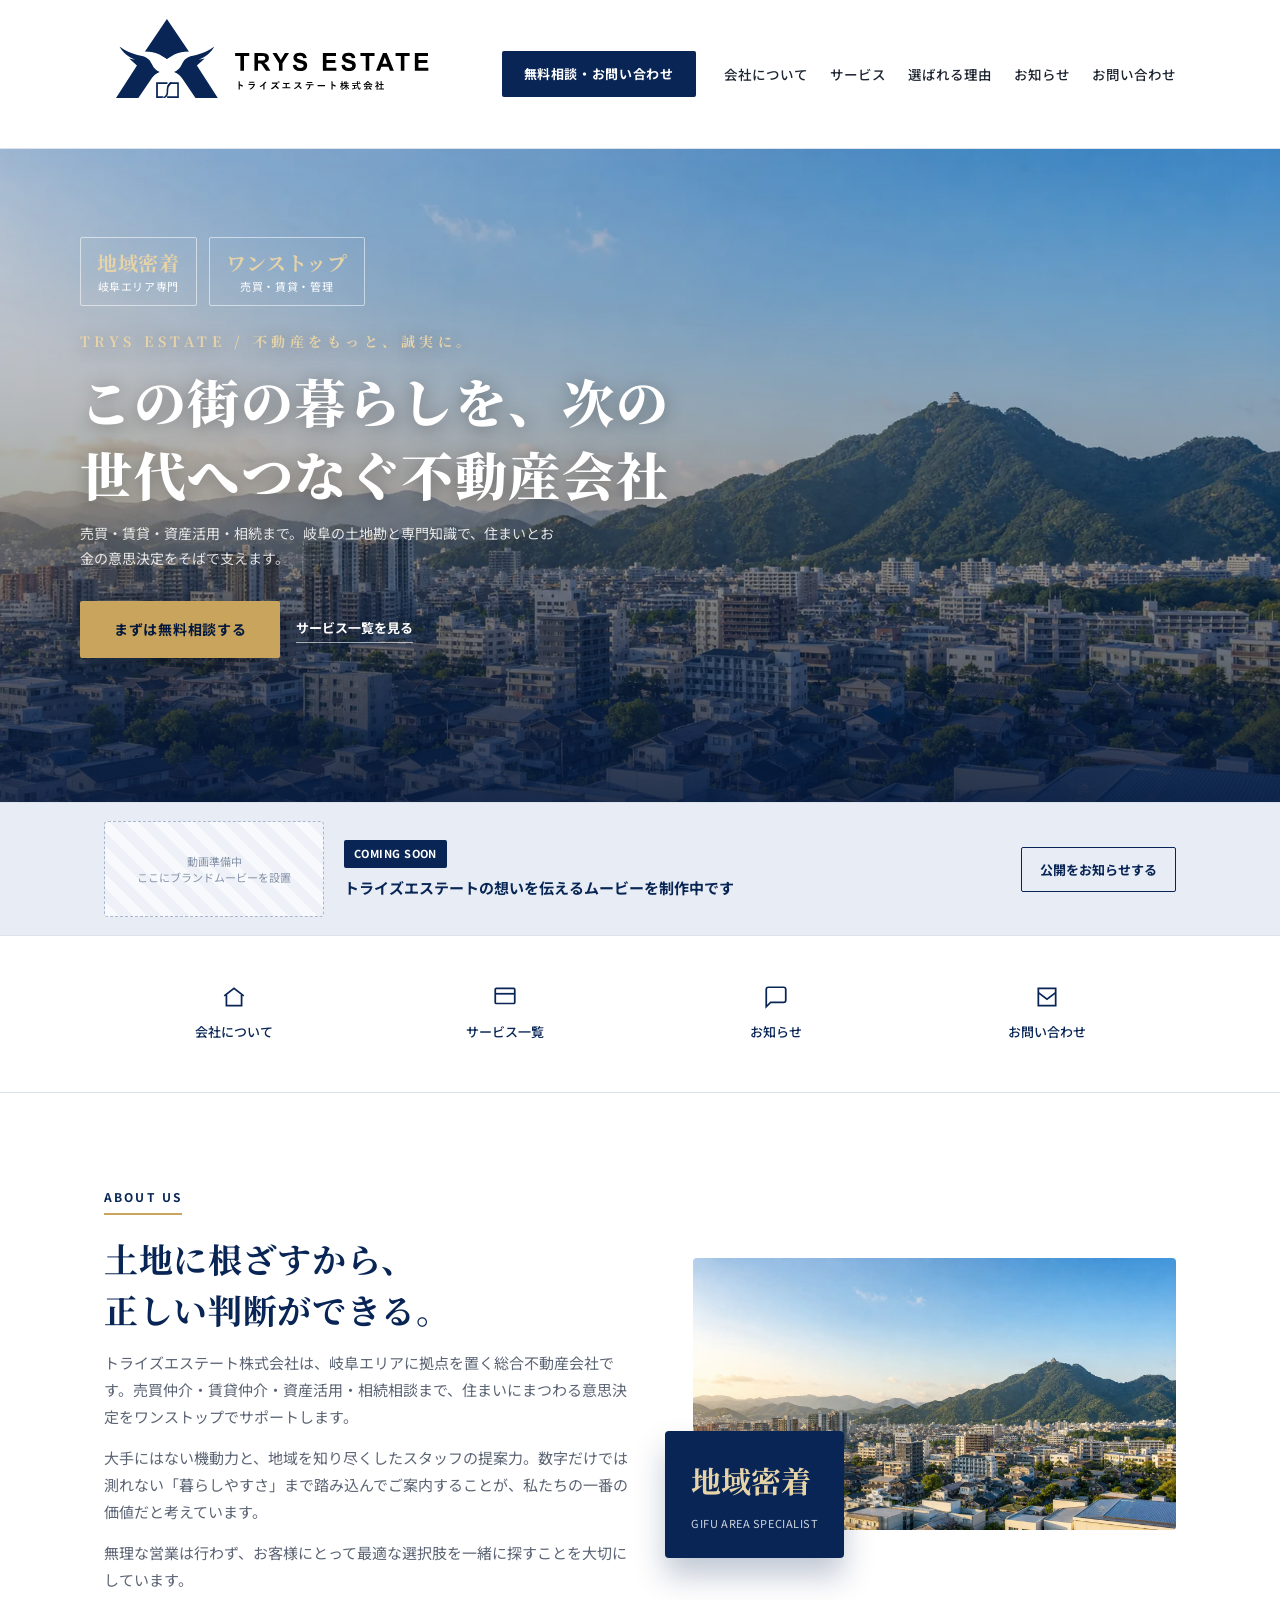
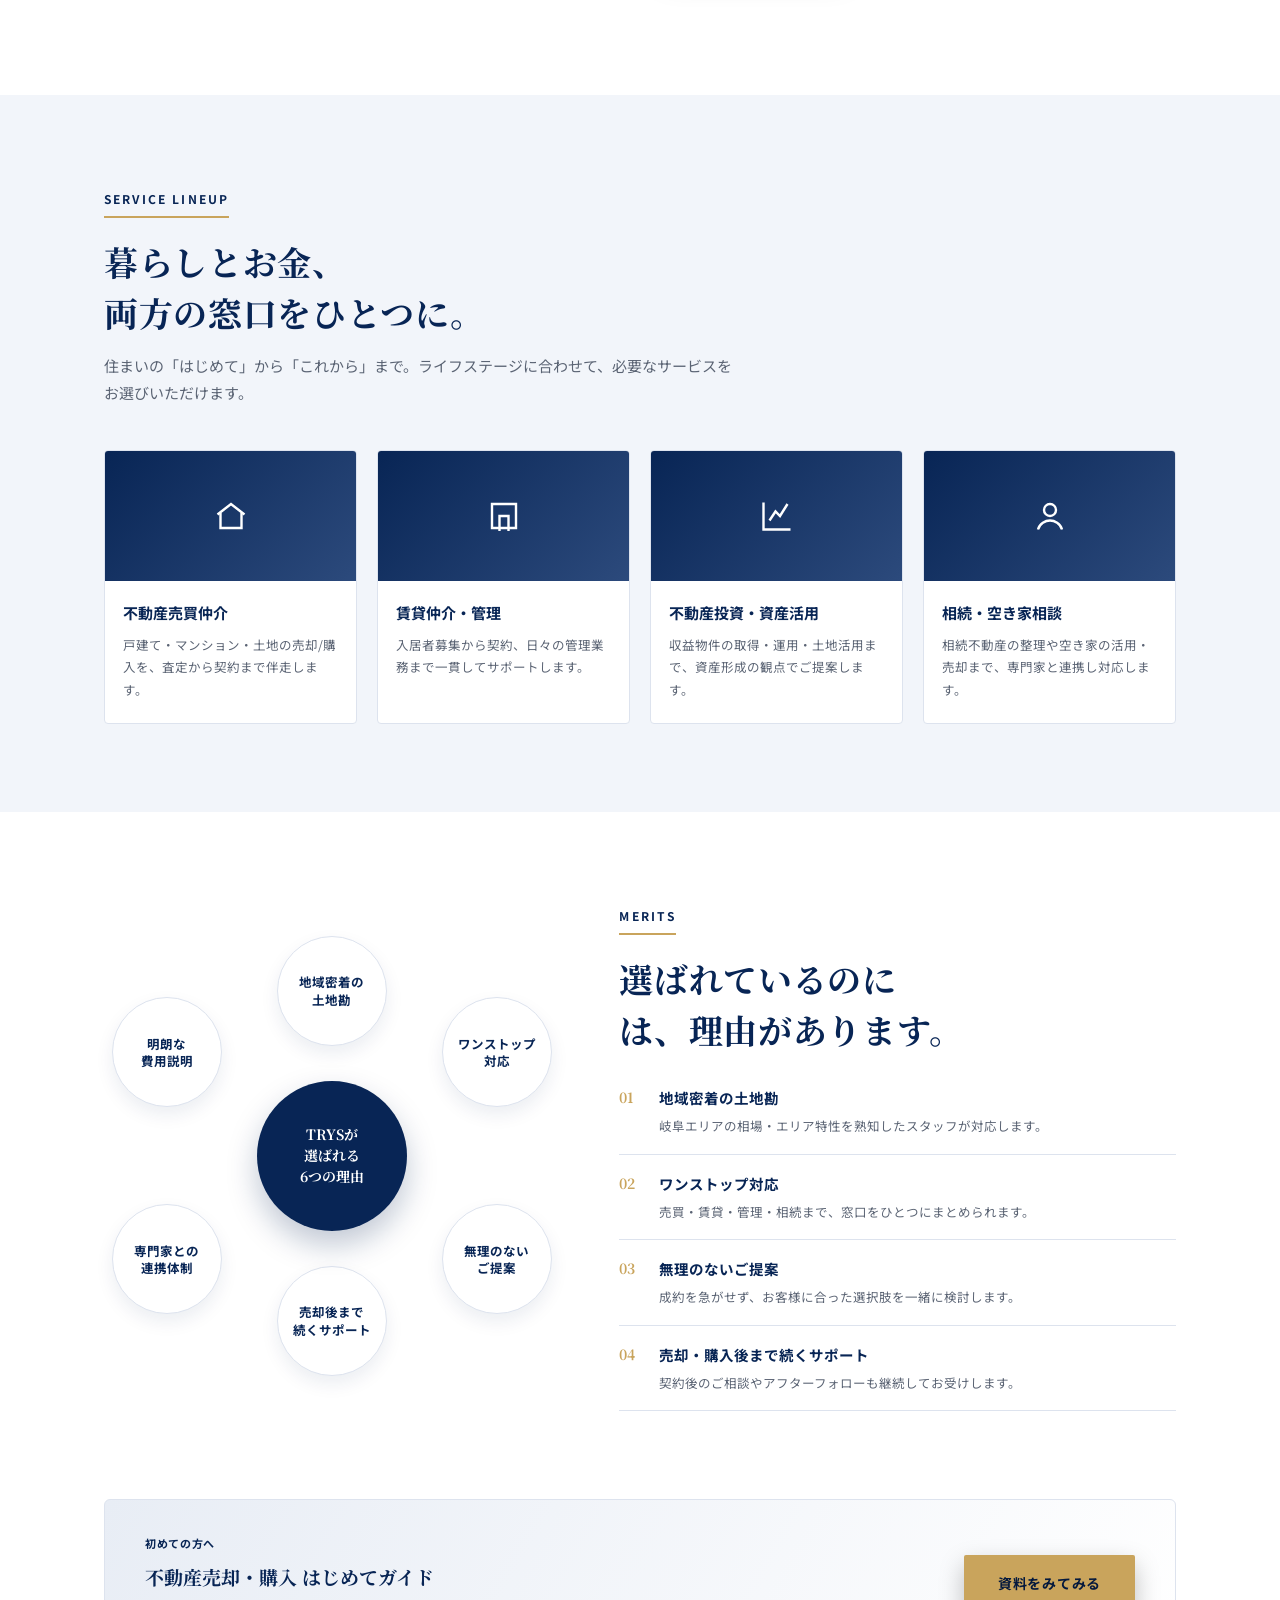
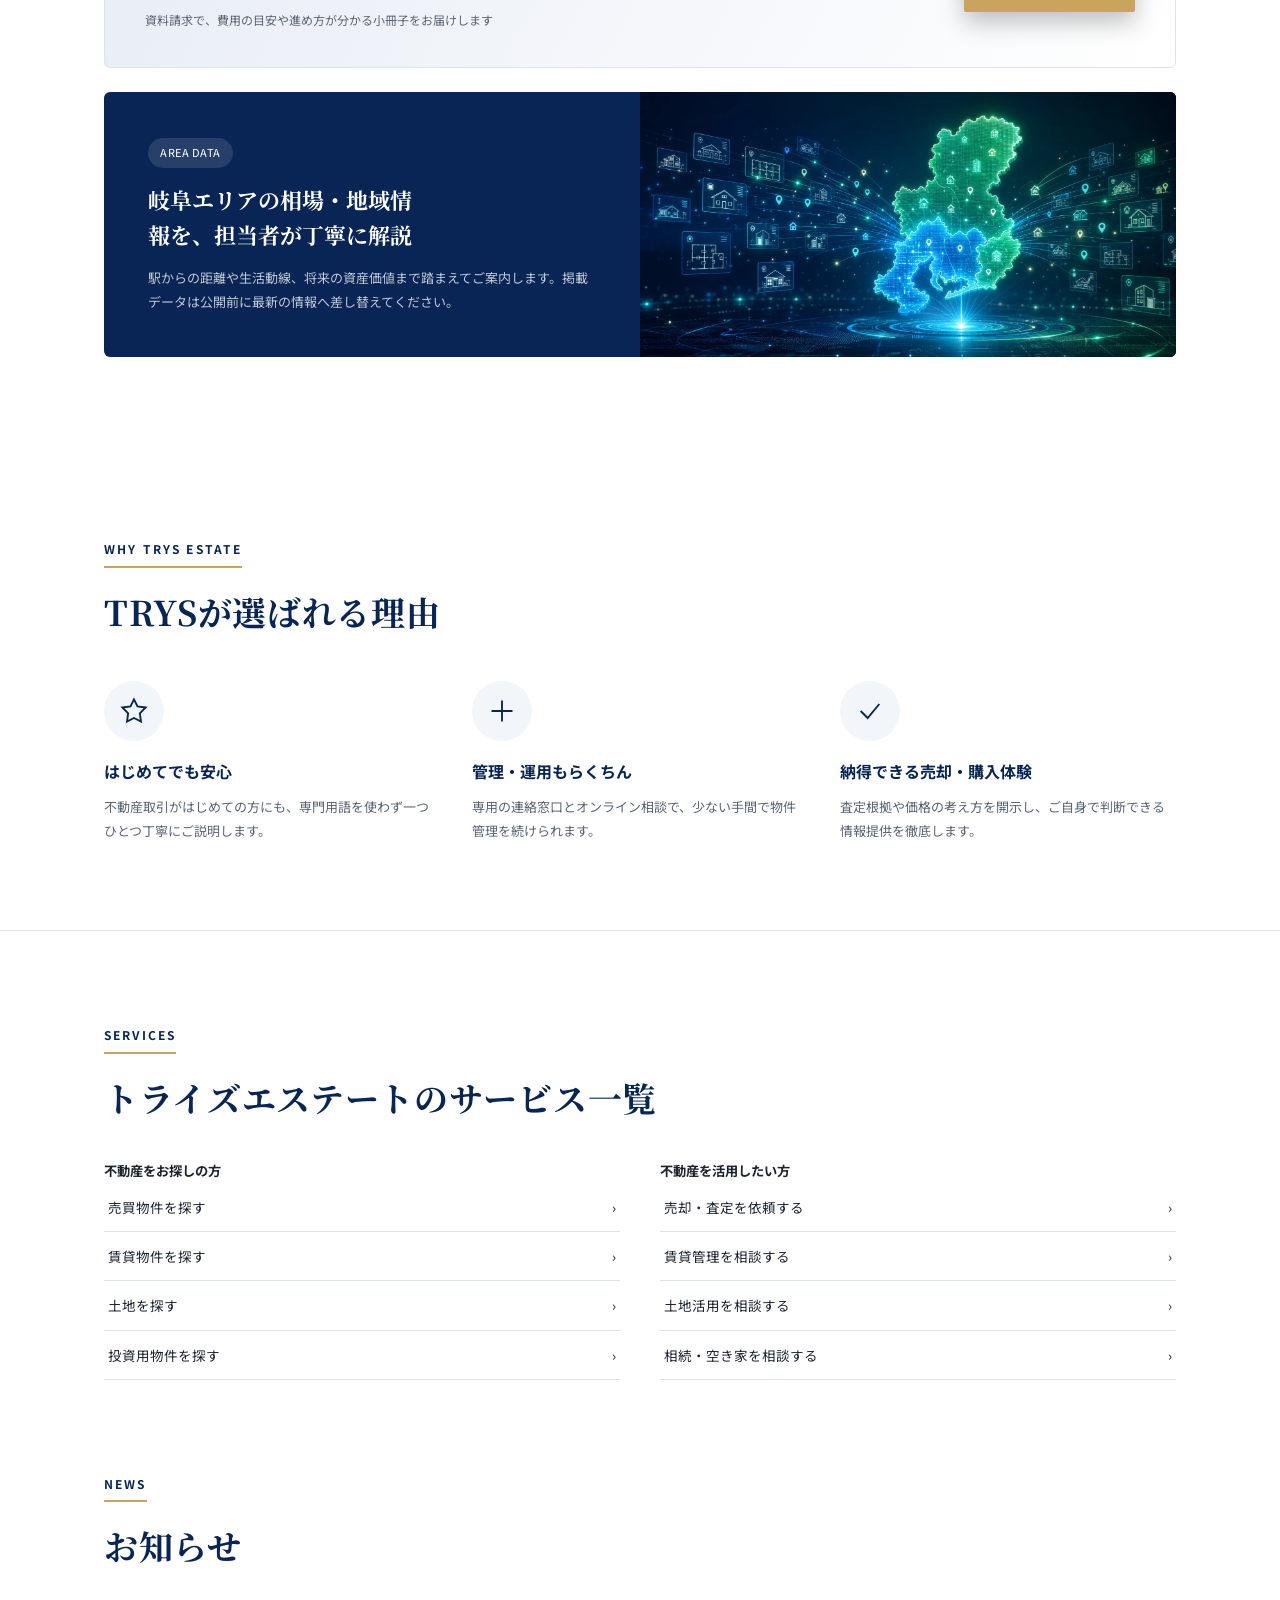
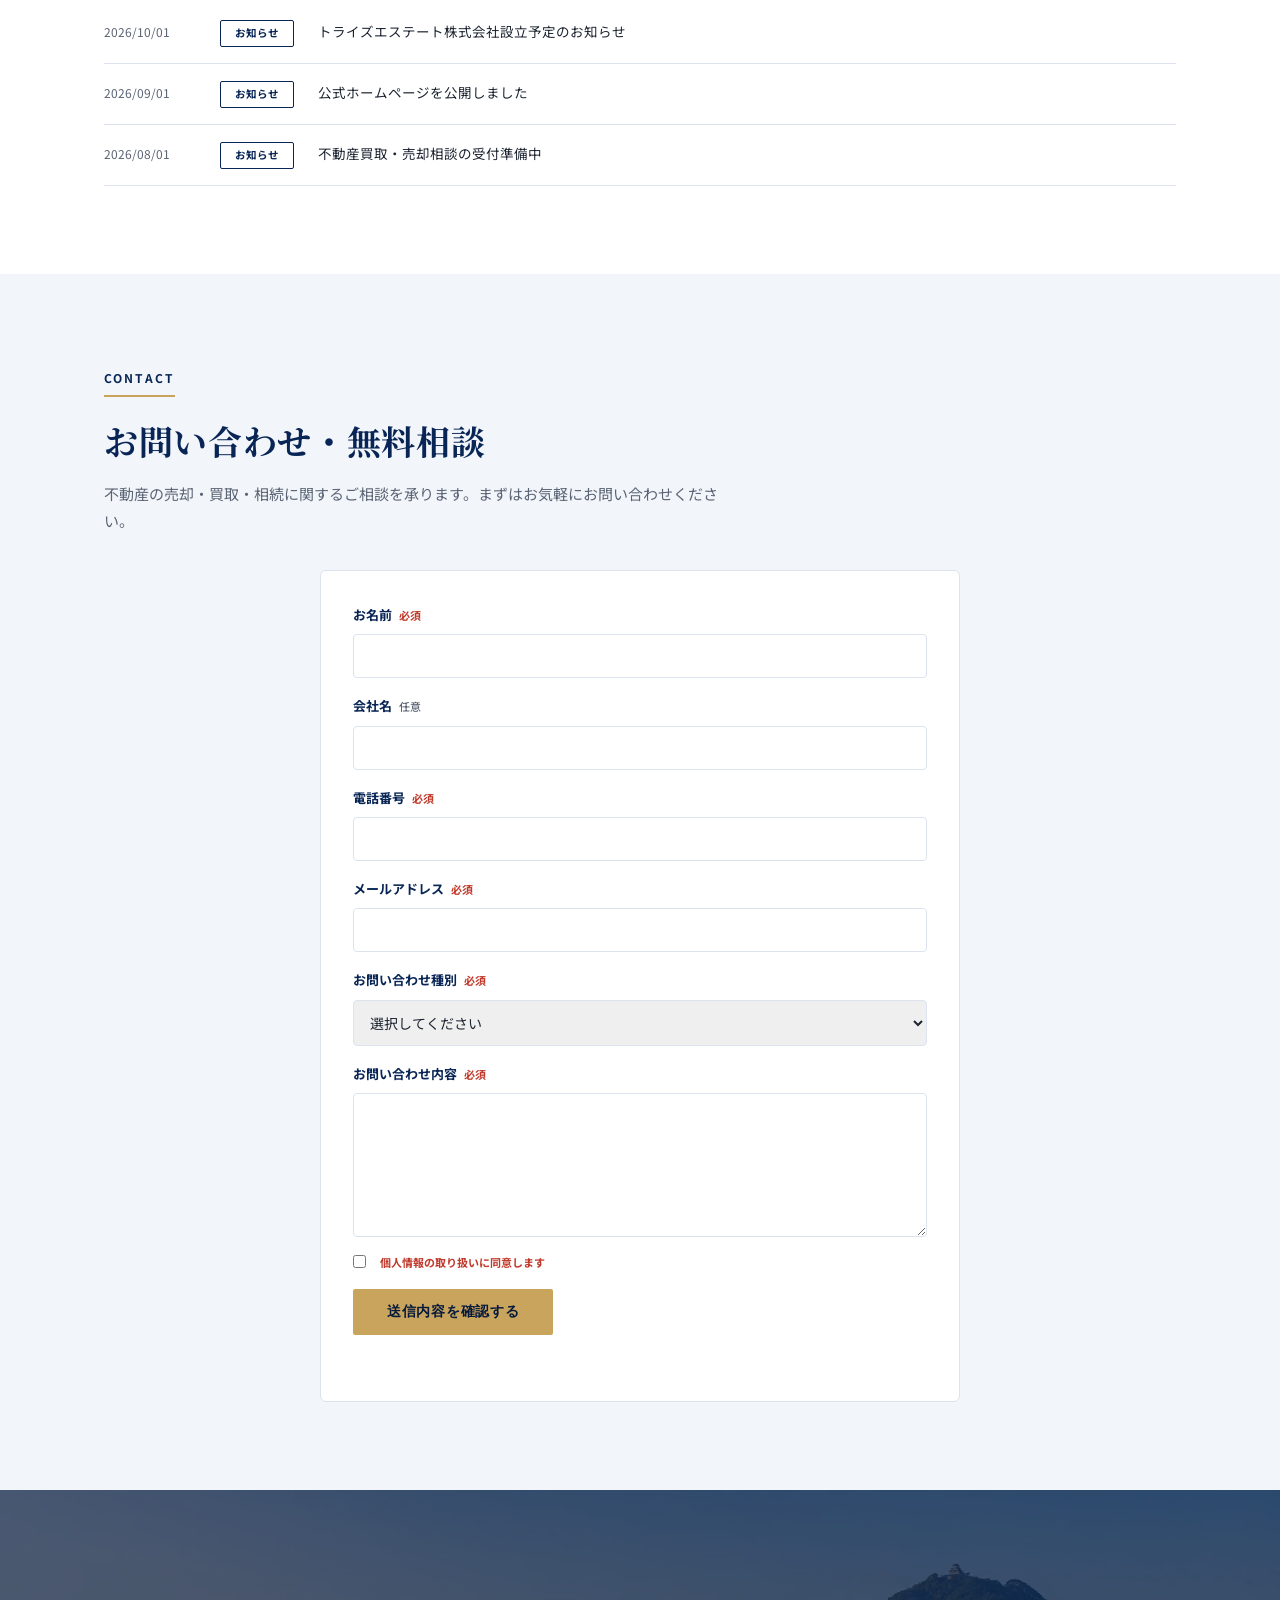
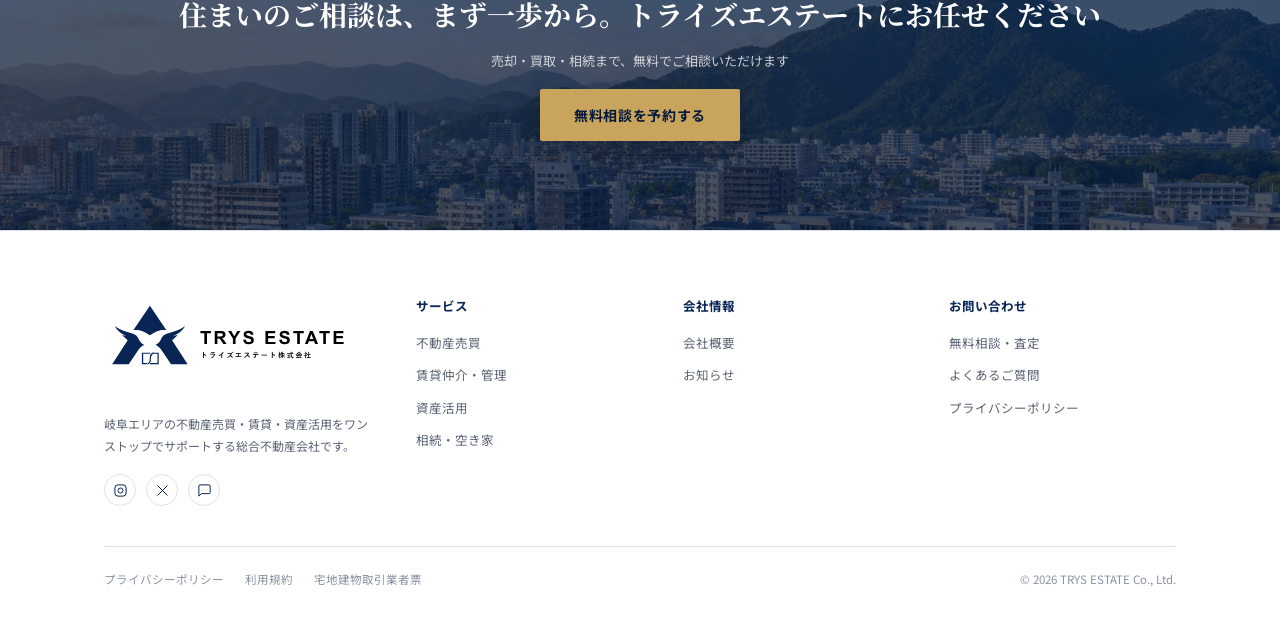
==== commit d49a860b: "Fix remaining orphaned line-break issues in area-banner and CTA headings Root cause: same class of b" ====
--- a/index.html
+++ b/index.html
@@ -70,6 +70,7 @@
     line-height:1.5;
     color:var(--navy);
     margin-bottom:14px;
+    text-wrap:balance;
   }
   .section-lead{color:var(--ink-soft);font-size:15px;max-width:640px;}
   section{padding:88px 0;}
@@ -318,7 +319,7 @@
     display:inline-block;font-size:11px;background:rgba(255,255,255,.12);
     padding:5px 12px;border-radius:20px;margin-bottom:14px;letter-spacing:.05em;
   }
-  .area-banner h3{font-size:22px;line-height:1.6;margin-bottom:14px;}
+  .area-banner h3{font-size:22px;line-height:1.6;margin-bottom:14px;text-wrap:balance;}
   .area-banner p{font-size:13px;color:rgba(255,255,255,.75);}
   .area-map{
     height:100%;min-height:260px;
@@ -416,7 +417,7 @@
   .cta-final .bg img{width:100%;height:100%;object-fit:cover;}
   .cta-final .bg::after{content:"";position:absolute;inset:0;background:rgba(5,25,61,.72);}
   .cta-final .inner{position:relative;z-index:1;padding:0 24px;}
-  .cta-final h2{font-size:clamp(20px,3vw,28px);font-weight:700;margin-bottom:10px;line-height:1.7;}
+  .cta-final h2{font-size:clamp(20px,3vw,28px);font-weight:700;margin-bottom:10px;line-height:1.7;text-wrap:balance;}
   .cta-final p{font-size:13px;color:rgba(255,255,255,.75);margin-bottom:28px;}
 
   /* ---------- FOOTER ---------- */
@@ -624,7 +625,7 @@
     <div class="area-banner">
       <div class="txt">
         <span class="tag">AREA DATA</span>
-        <h3 class="serif">岐阜エリアの相場・地域情報を、<br>担当者が丁寧に解説</h3>
+        <h3 class="serif">岐阜エリアの相場・地域情報を、担当者が丁寧に解説</h3>
         <p>駅からの距離や生活動線、将来の資産価値まで踏まえてご案内します。掲載データは公開前に最新の情報へ差し替えてください。</p>
       </div>
       <div class="area-map">
@@ -732,7 +733,7 @@
 <div class="cta-final">
   <div class="bg"><img src="assets/images/hero-gifu.webp" alt="" width="1672" height="941" loading="lazy" decoding="async"></div>
   <div class="inner">
-    <h2 class="serif">住まいのご相談は、まず一歩から。<br>トライズエステートにお任せください</h2>
+    <h2 class="serif">住まいのご相談は、まず一歩から。トライズエステートにお任せください</h2>
     <p>売却・買取・相続まで、無料でご相談いただけます</p>
     <a href="#contact-form" class="btn-gold">無料相談を予約する</a>
   </div>
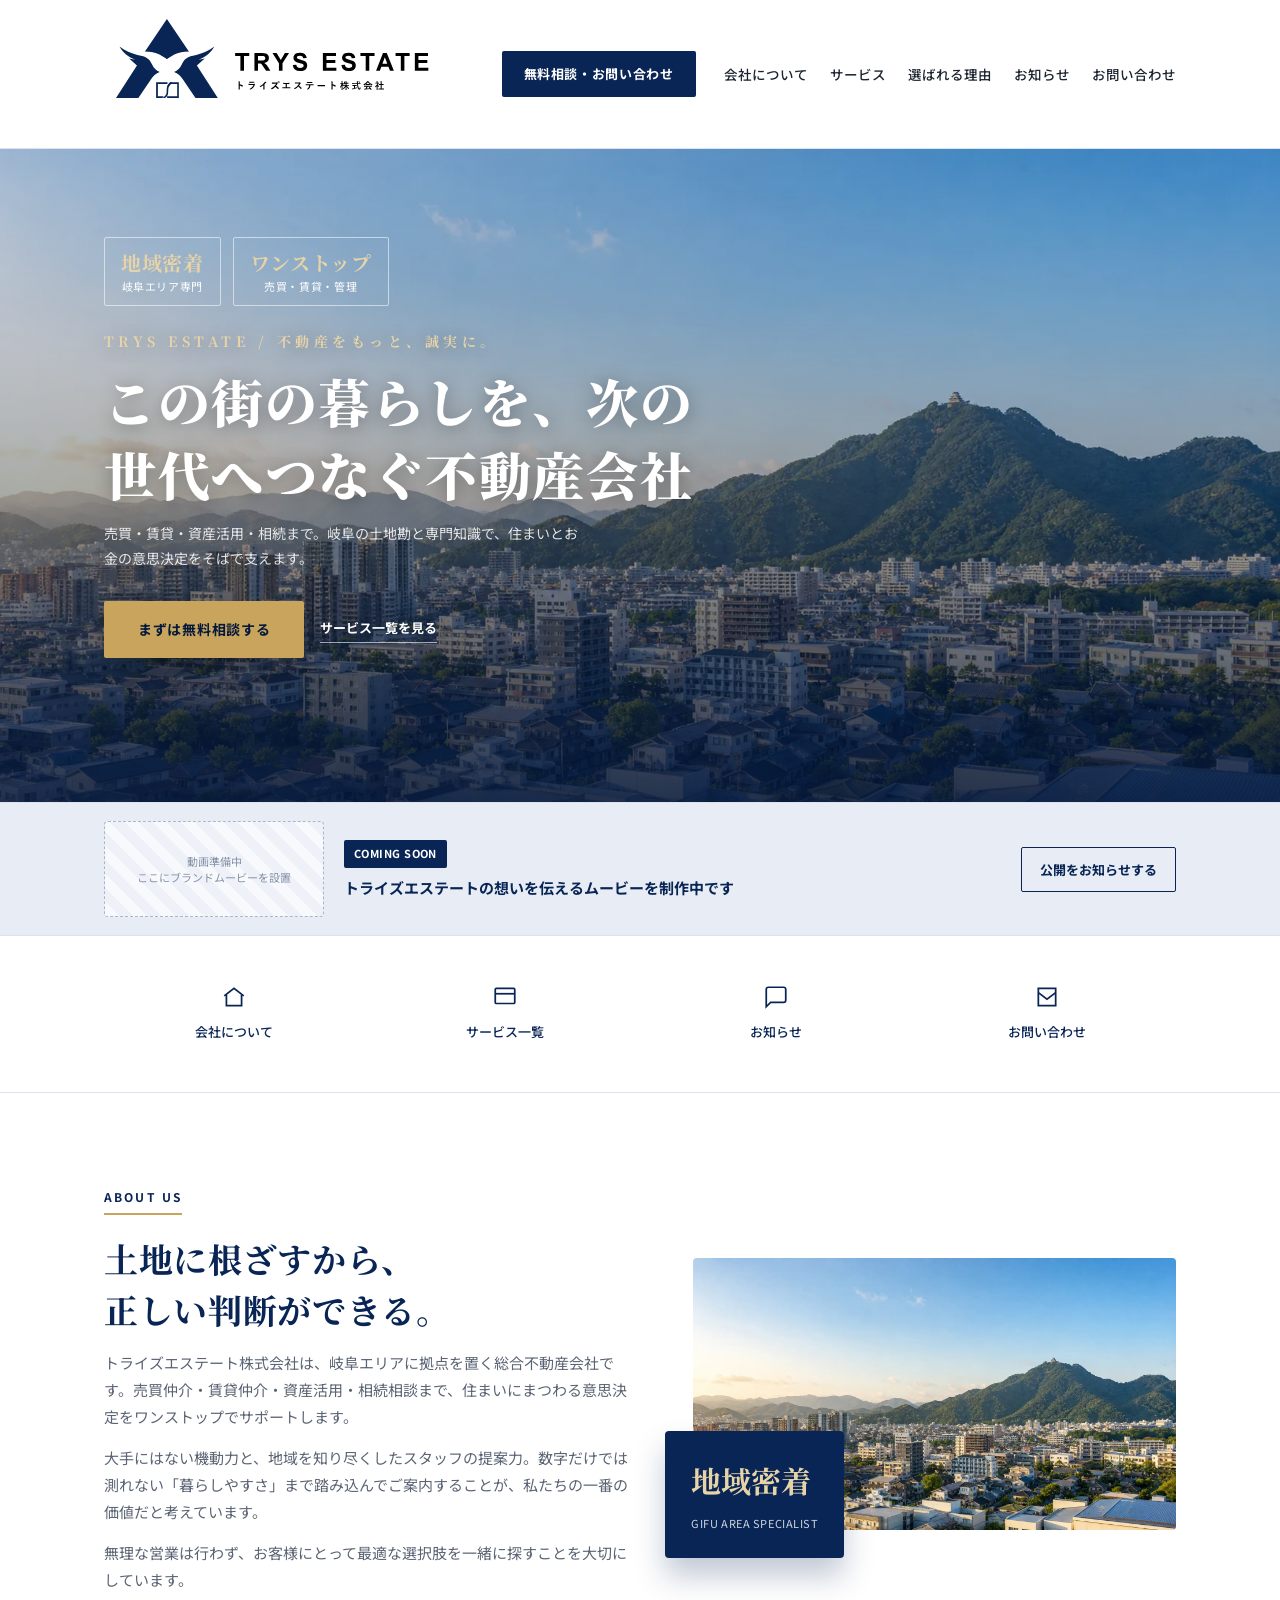
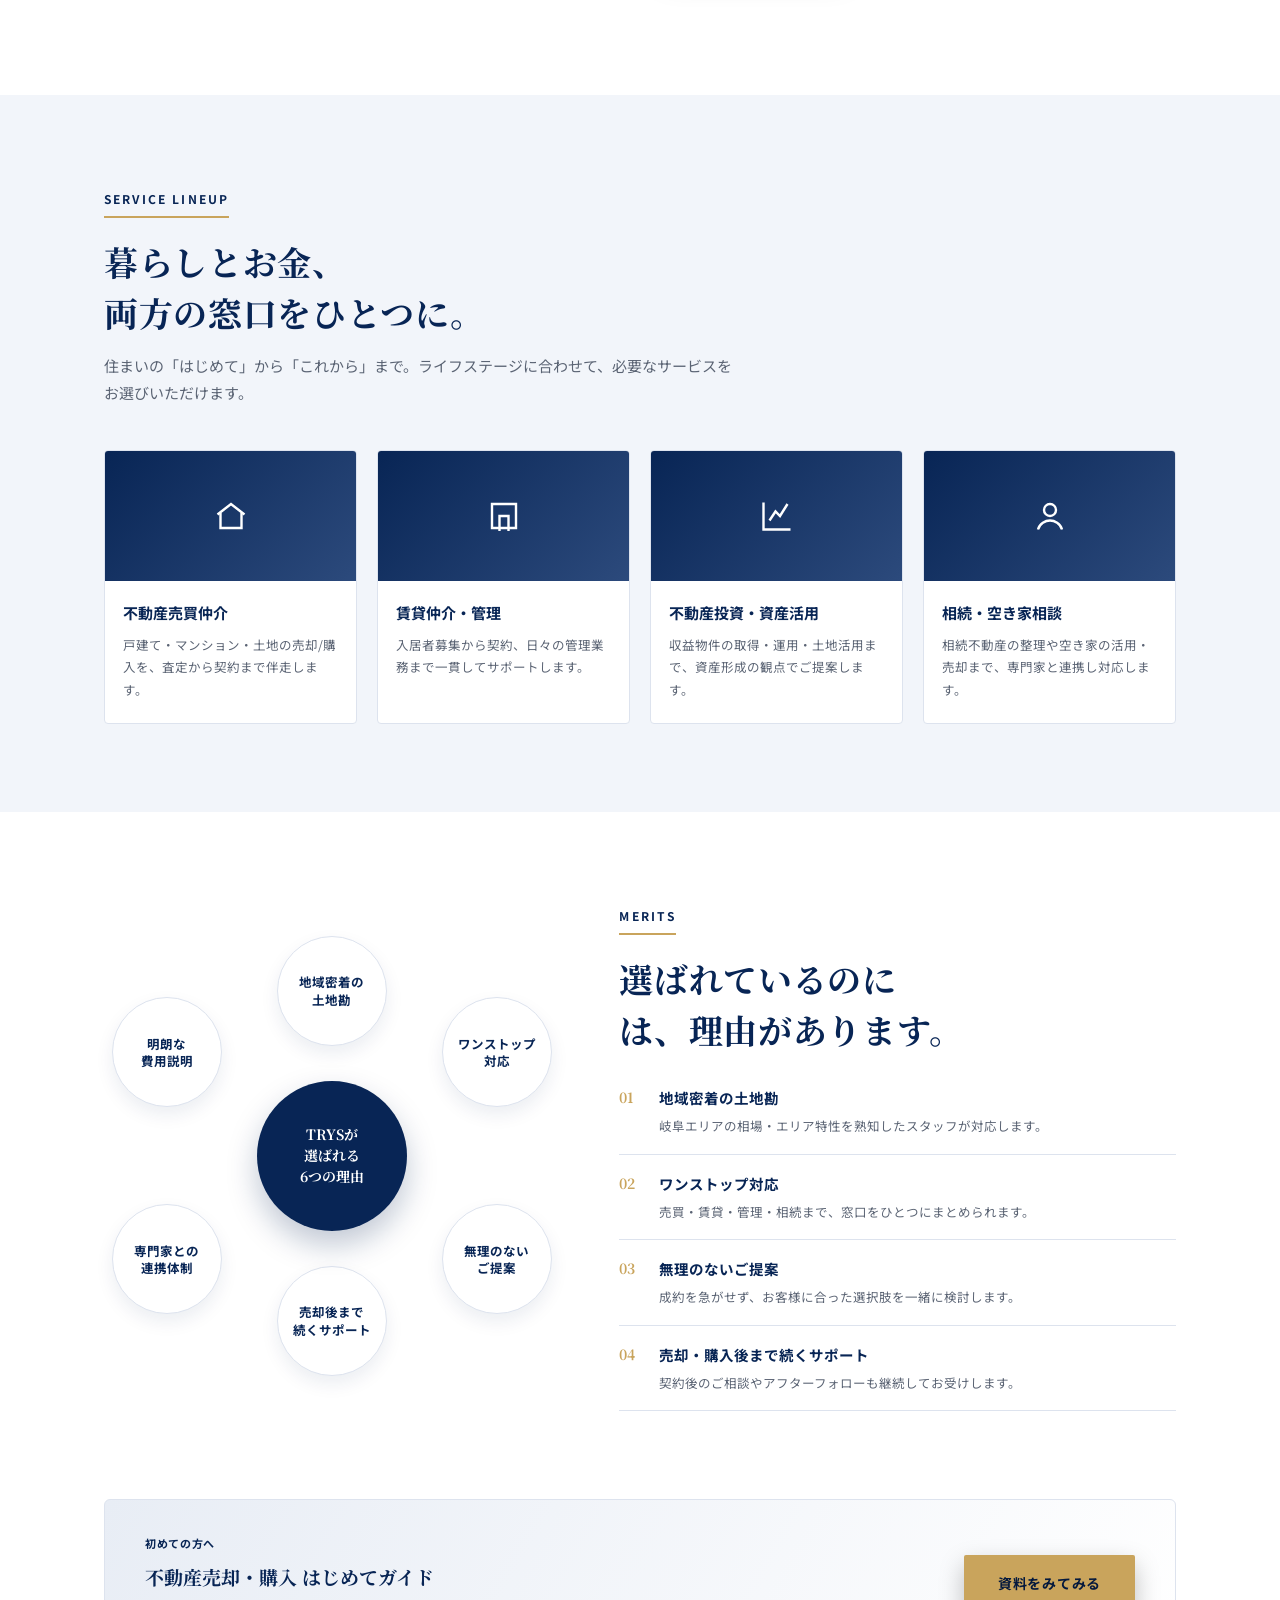
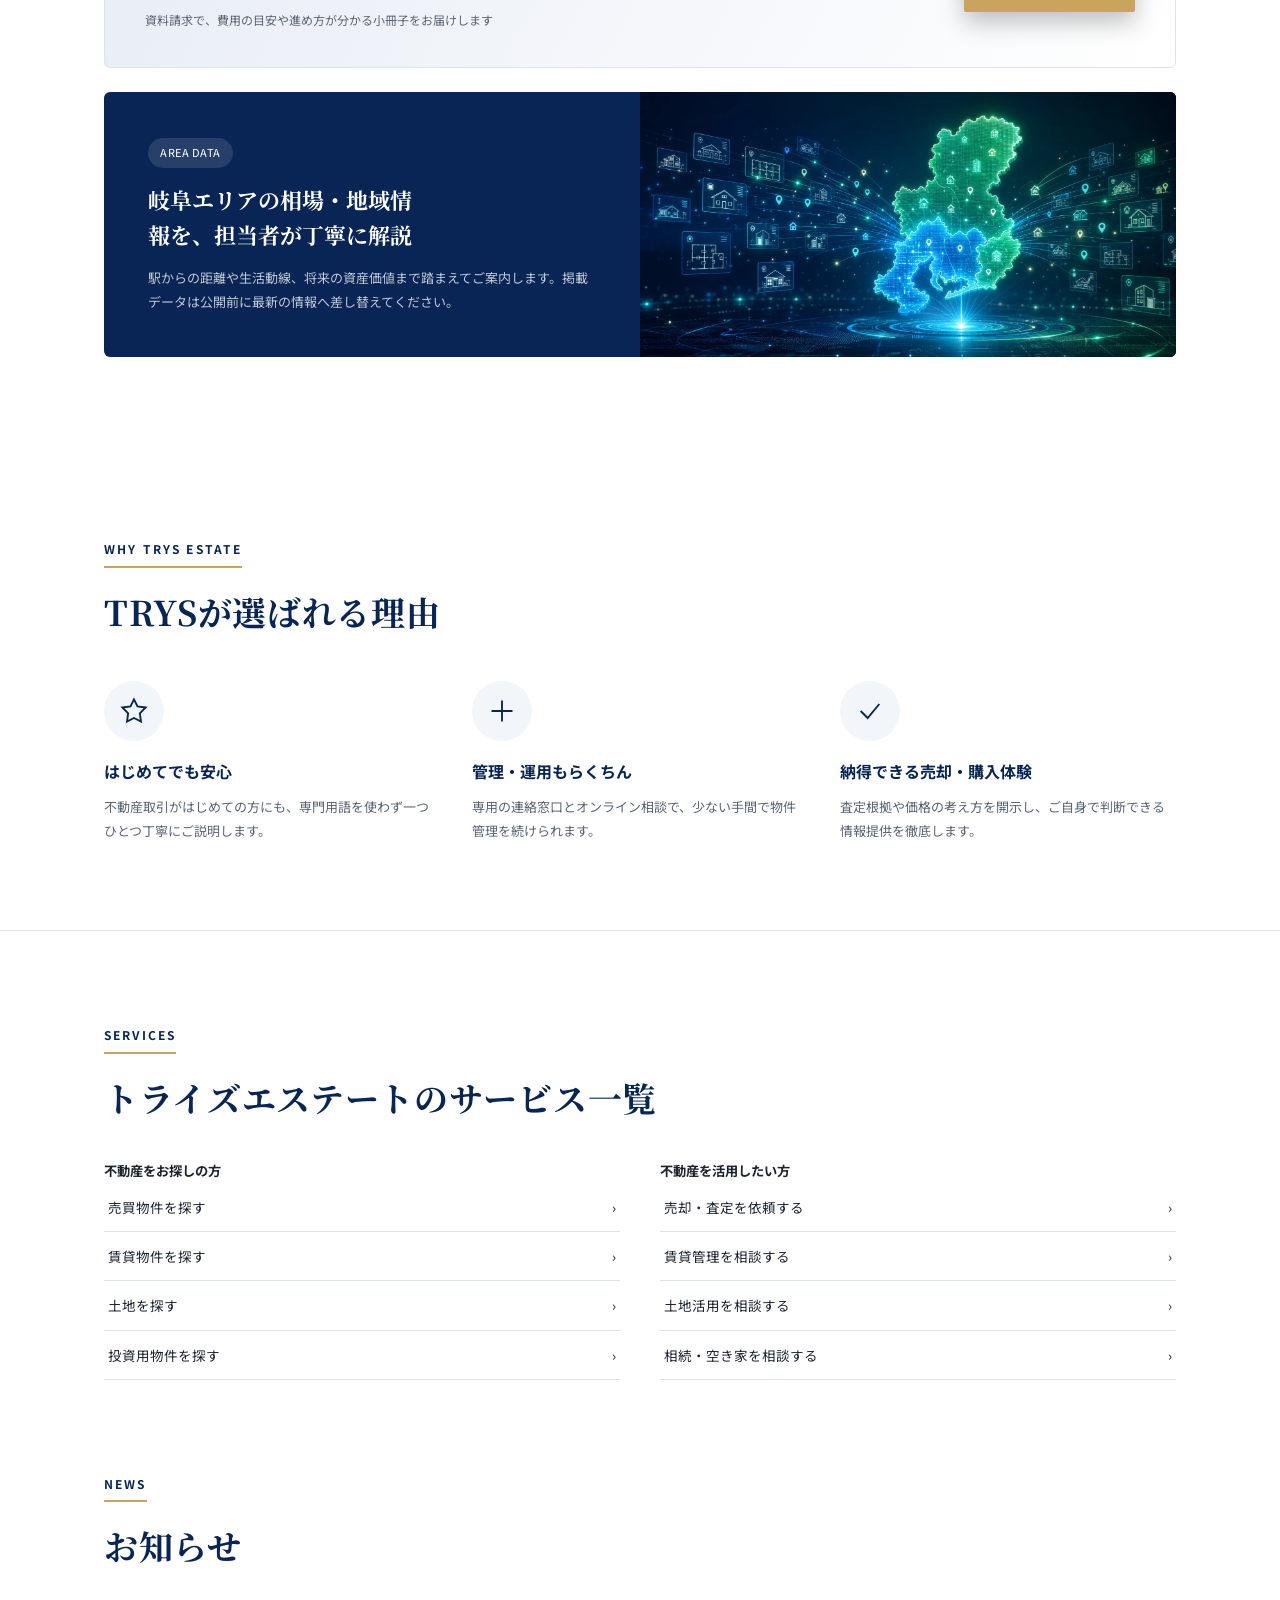
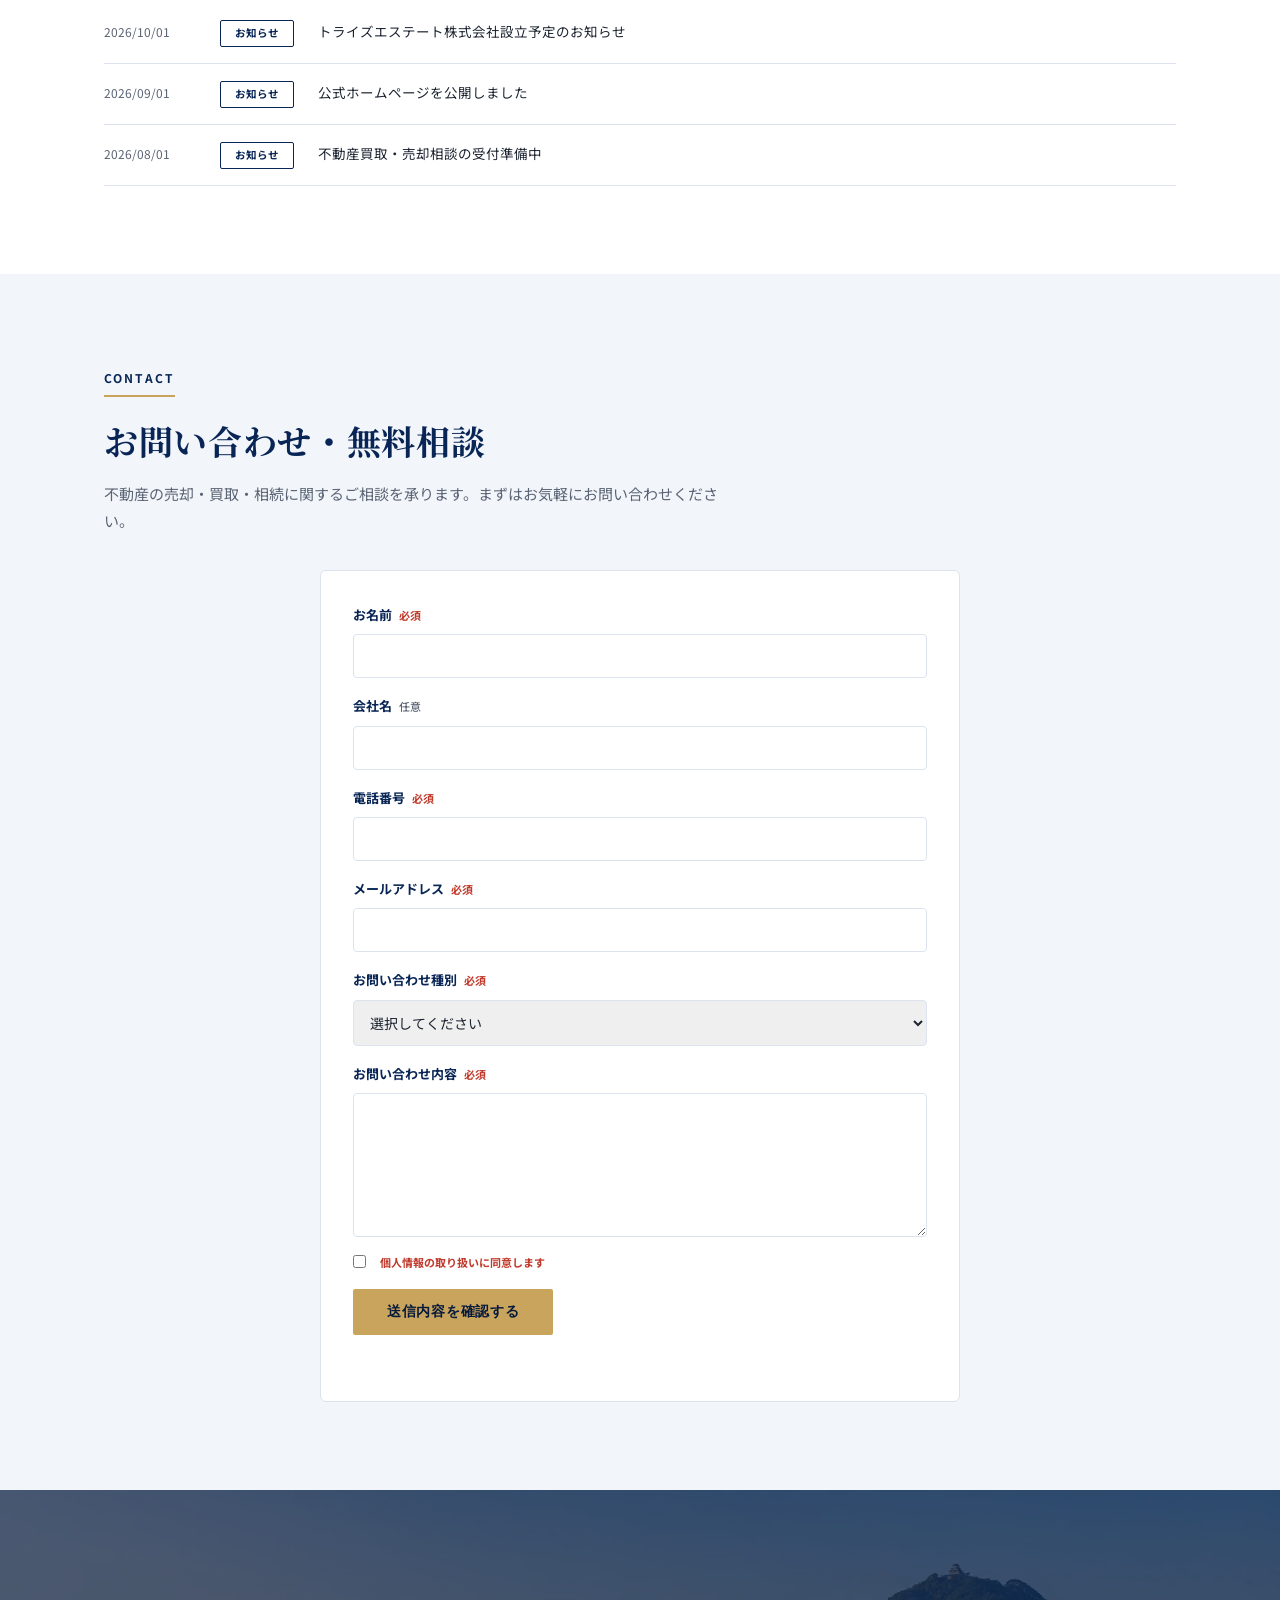
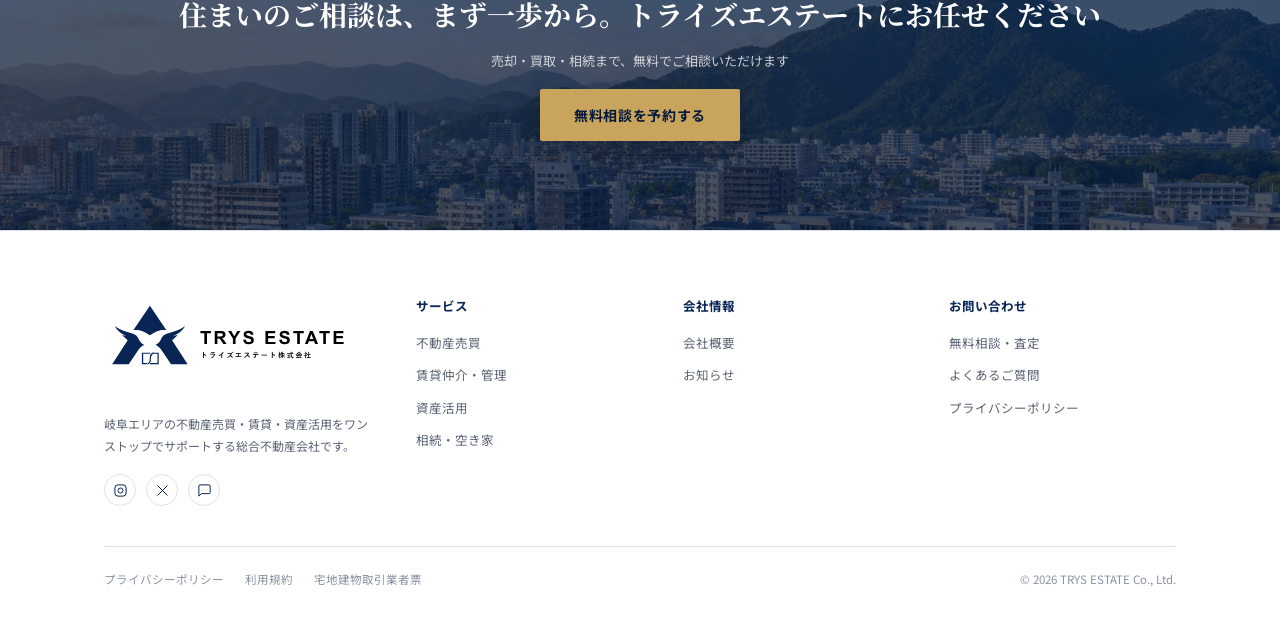
==== commit 55b7daf6: "Fix hero section missing left/right padding on mobile Root cause: .hero-content used the 3-value sho" ====
--- a/index.html
+++ b/index.html
@@ -152,7 +152,7 @@
     content:"";position:absolute;inset:0;
     background:linear-gradient(180deg, rgba(5,25,61,.15) 0%, rgba(5,25,61,.35) 55%, rgba(5,25,61,.88) 100%);
   }
-  .hero-content{position:relative;z-index:1;width:100%;padding:0 0 56px;}
+  .hero-content{position:relative;z-index:1;width:100%;padding-bottom:56px;}
   .hero-badges{display:flex;gap:12px;margin-bottom:26px;flex-wrap:wrap;}
   .badge{
     border:1px solid rgba(255,255,255,.55);
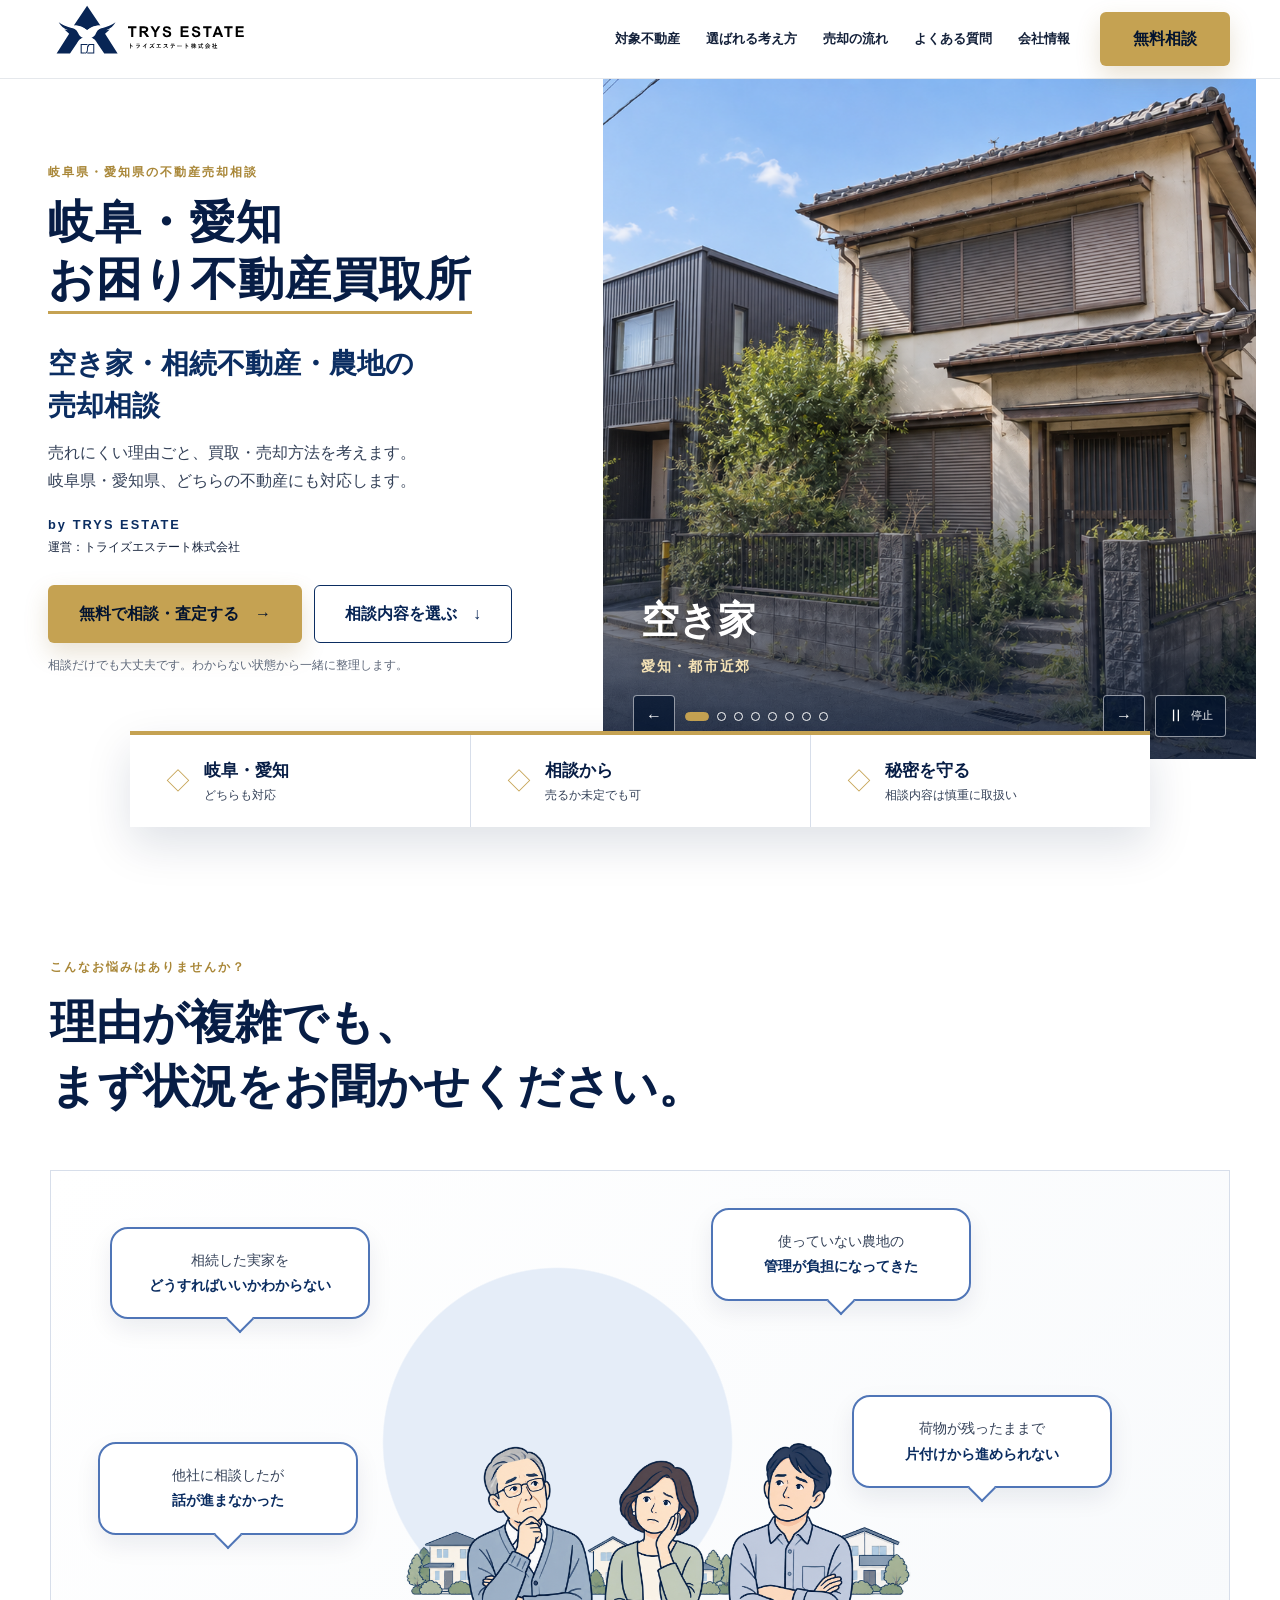
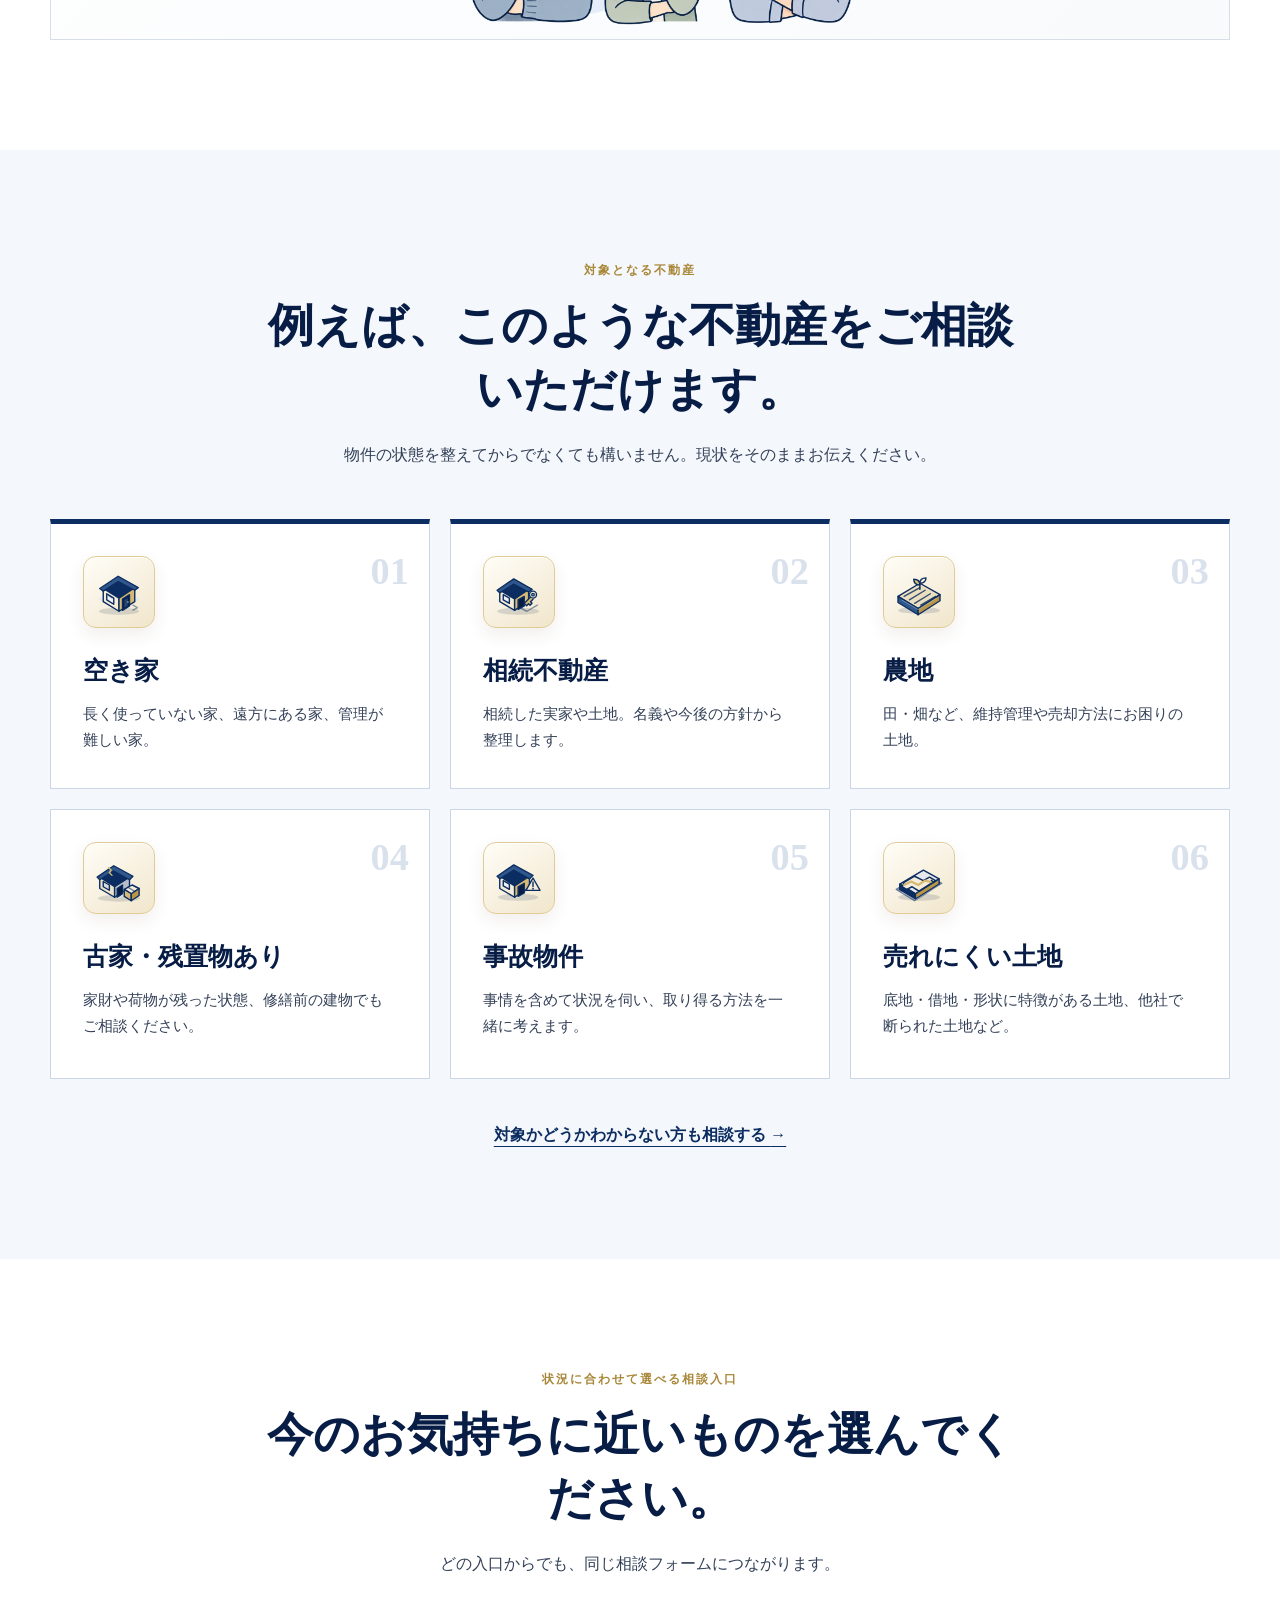
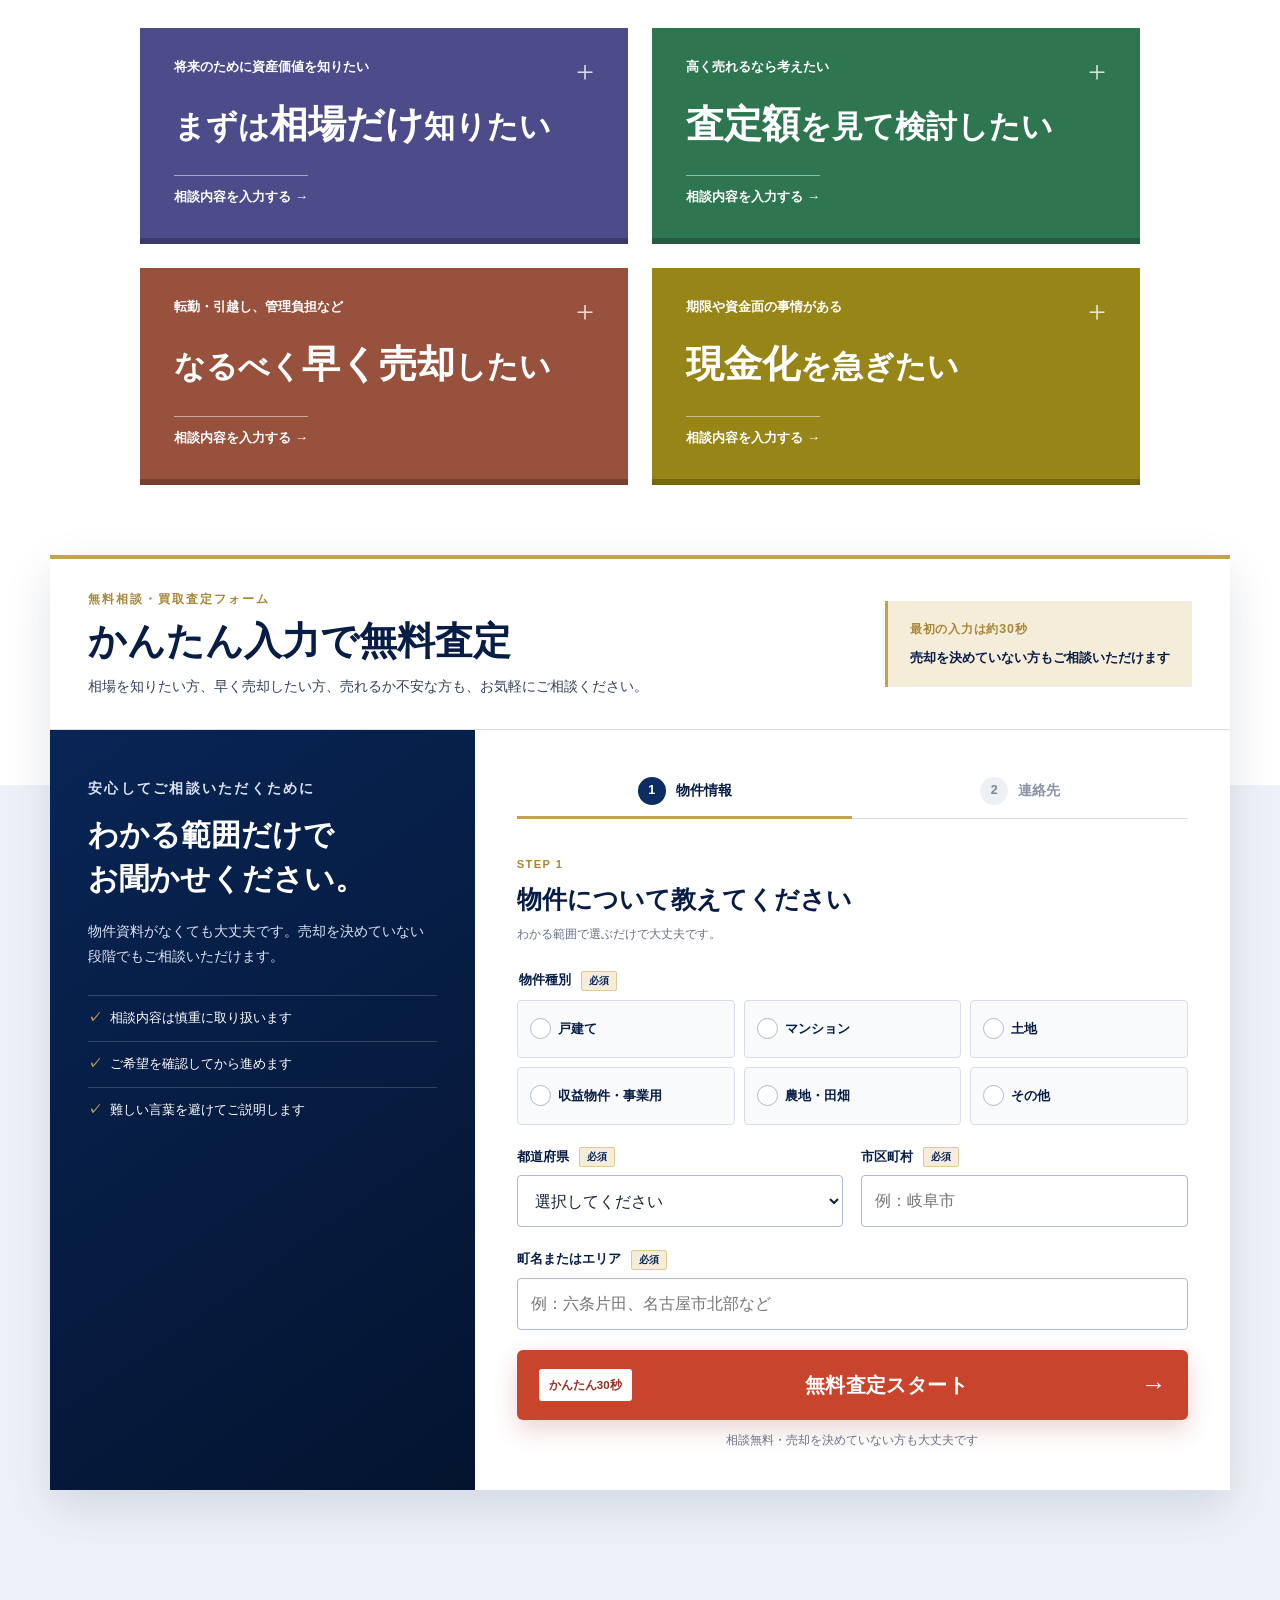
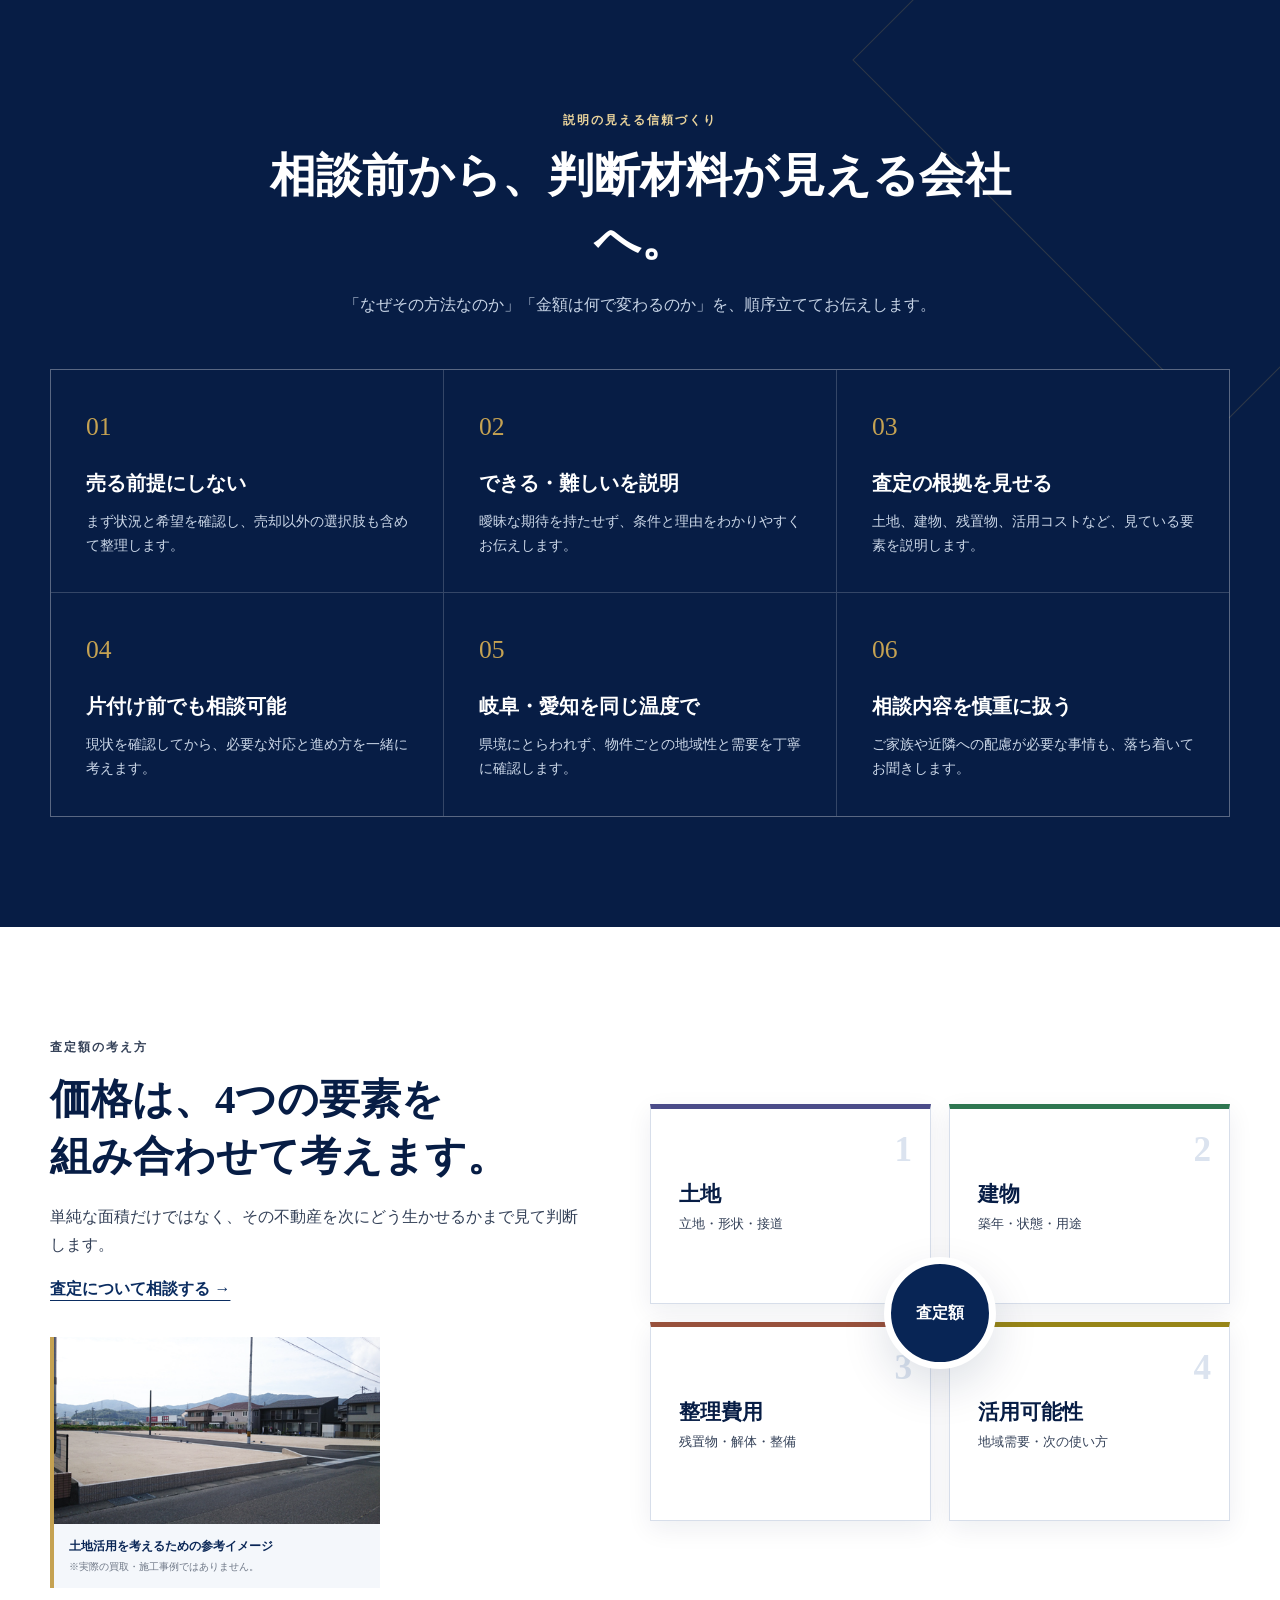
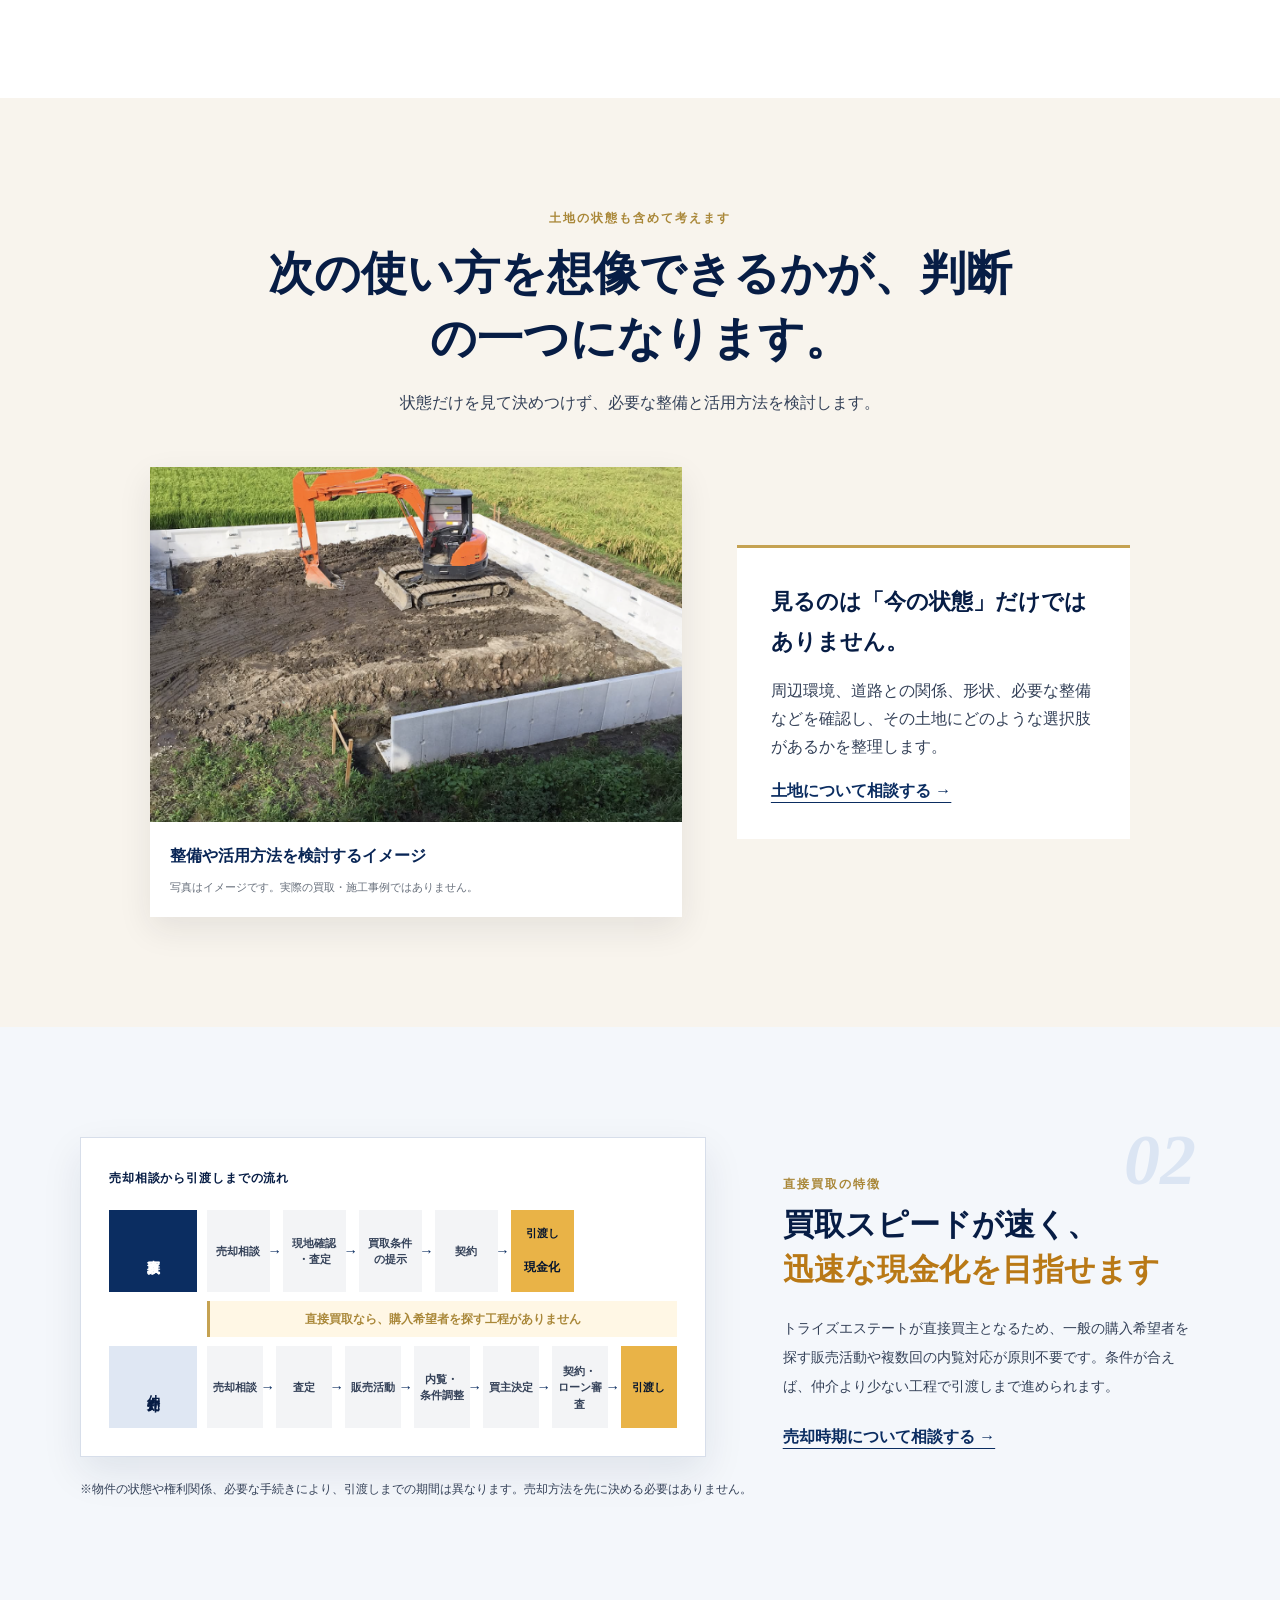
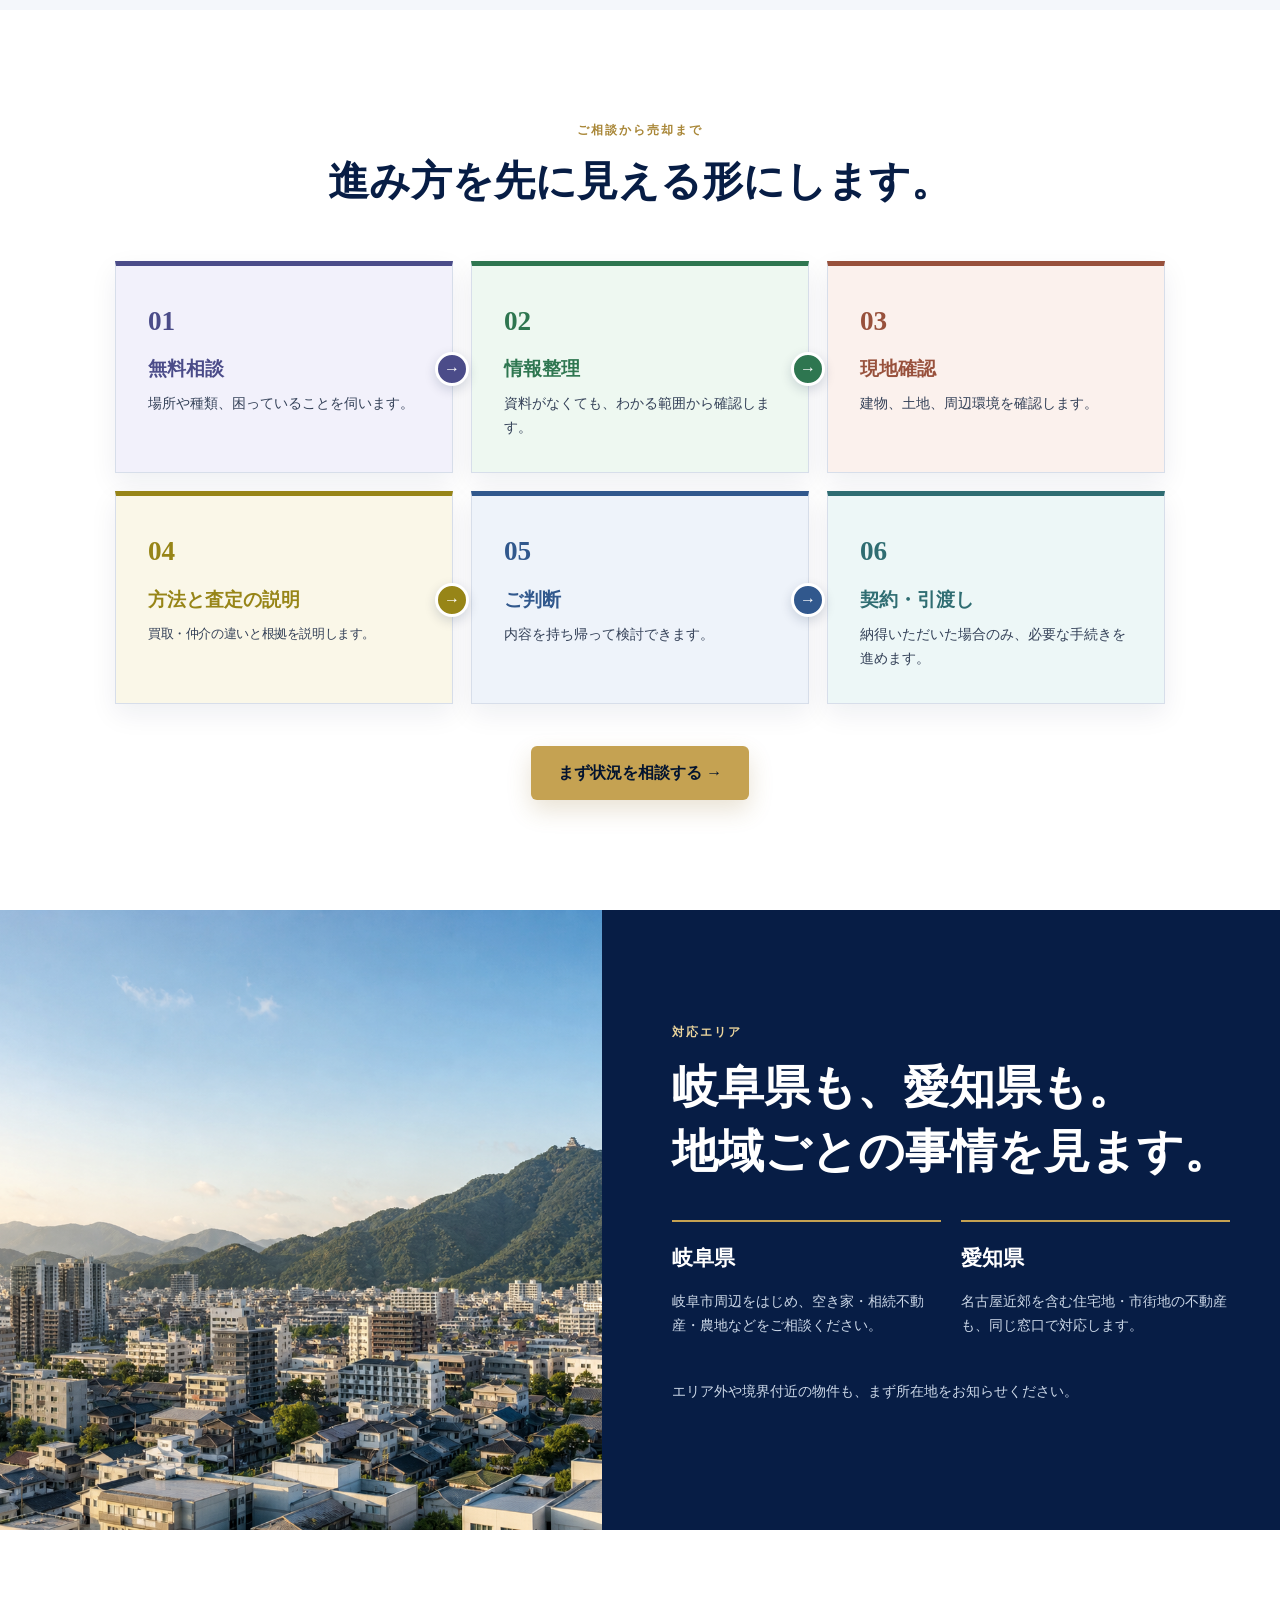
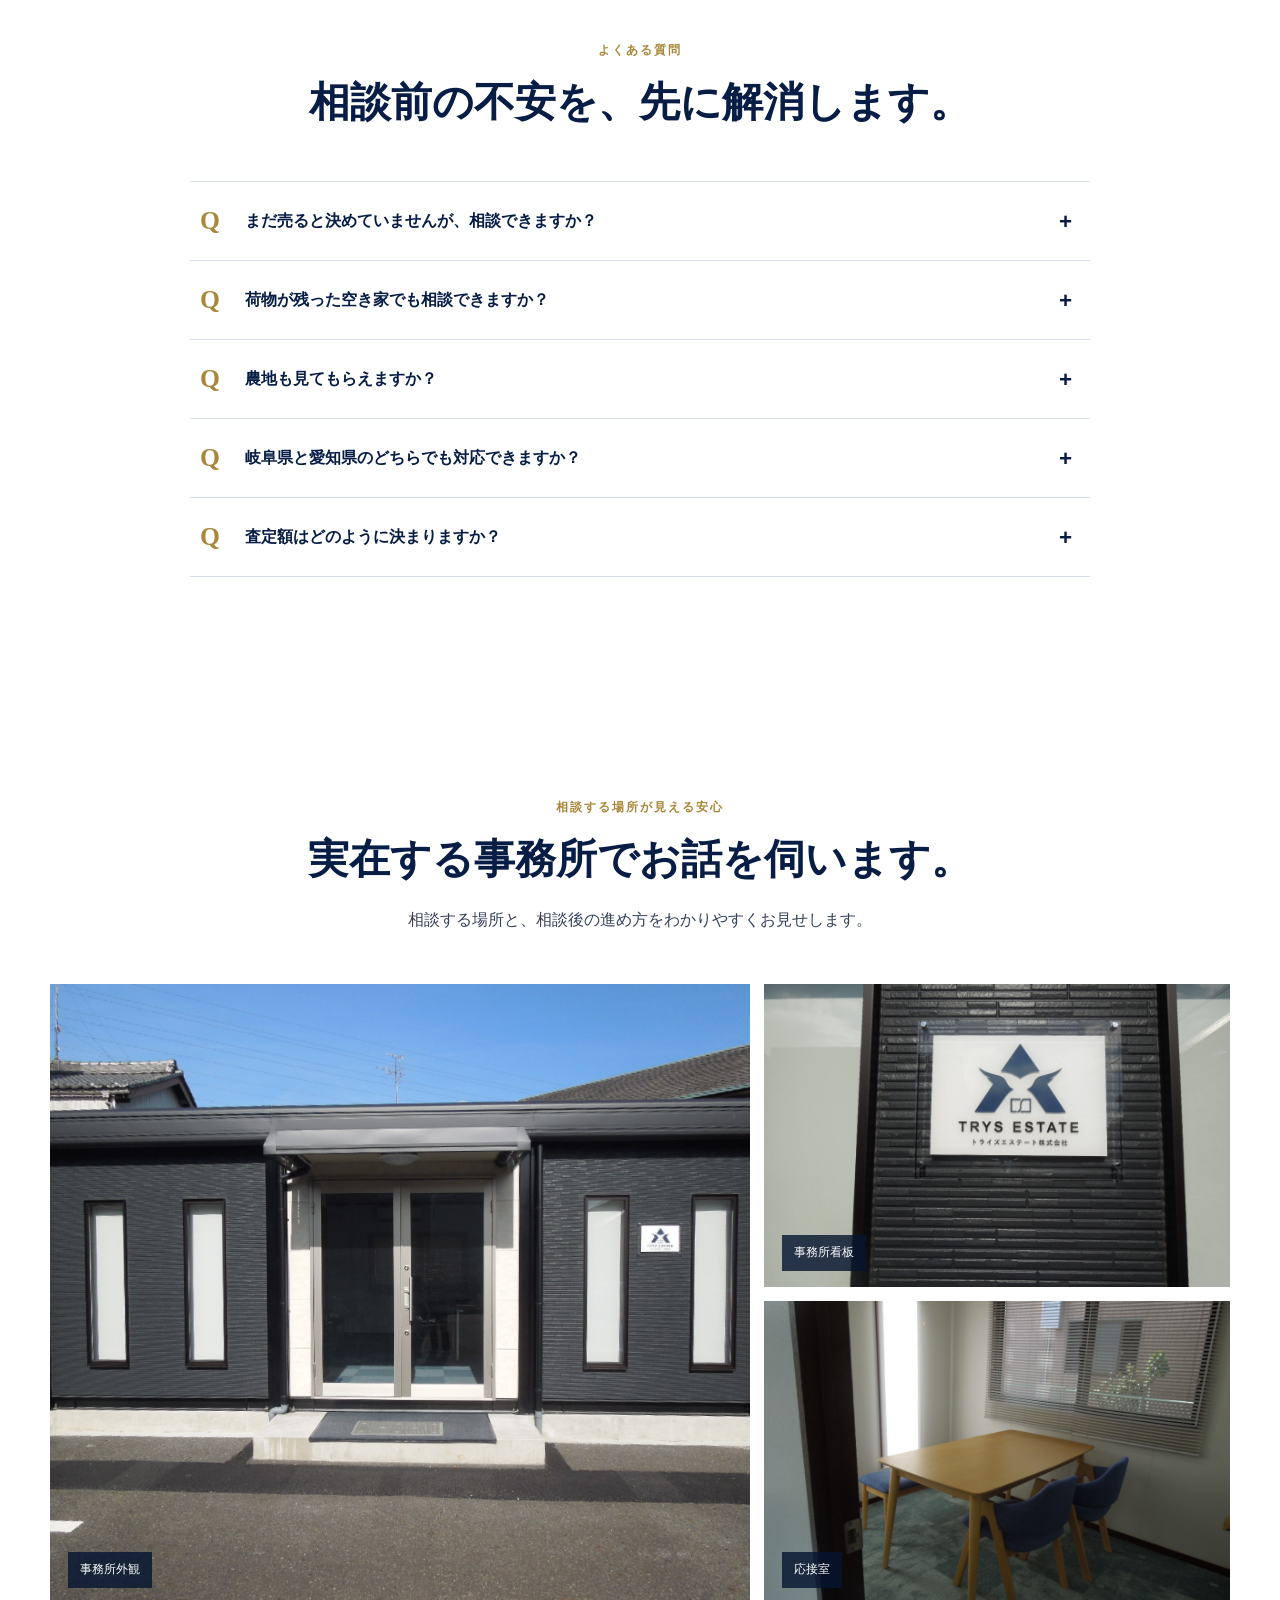
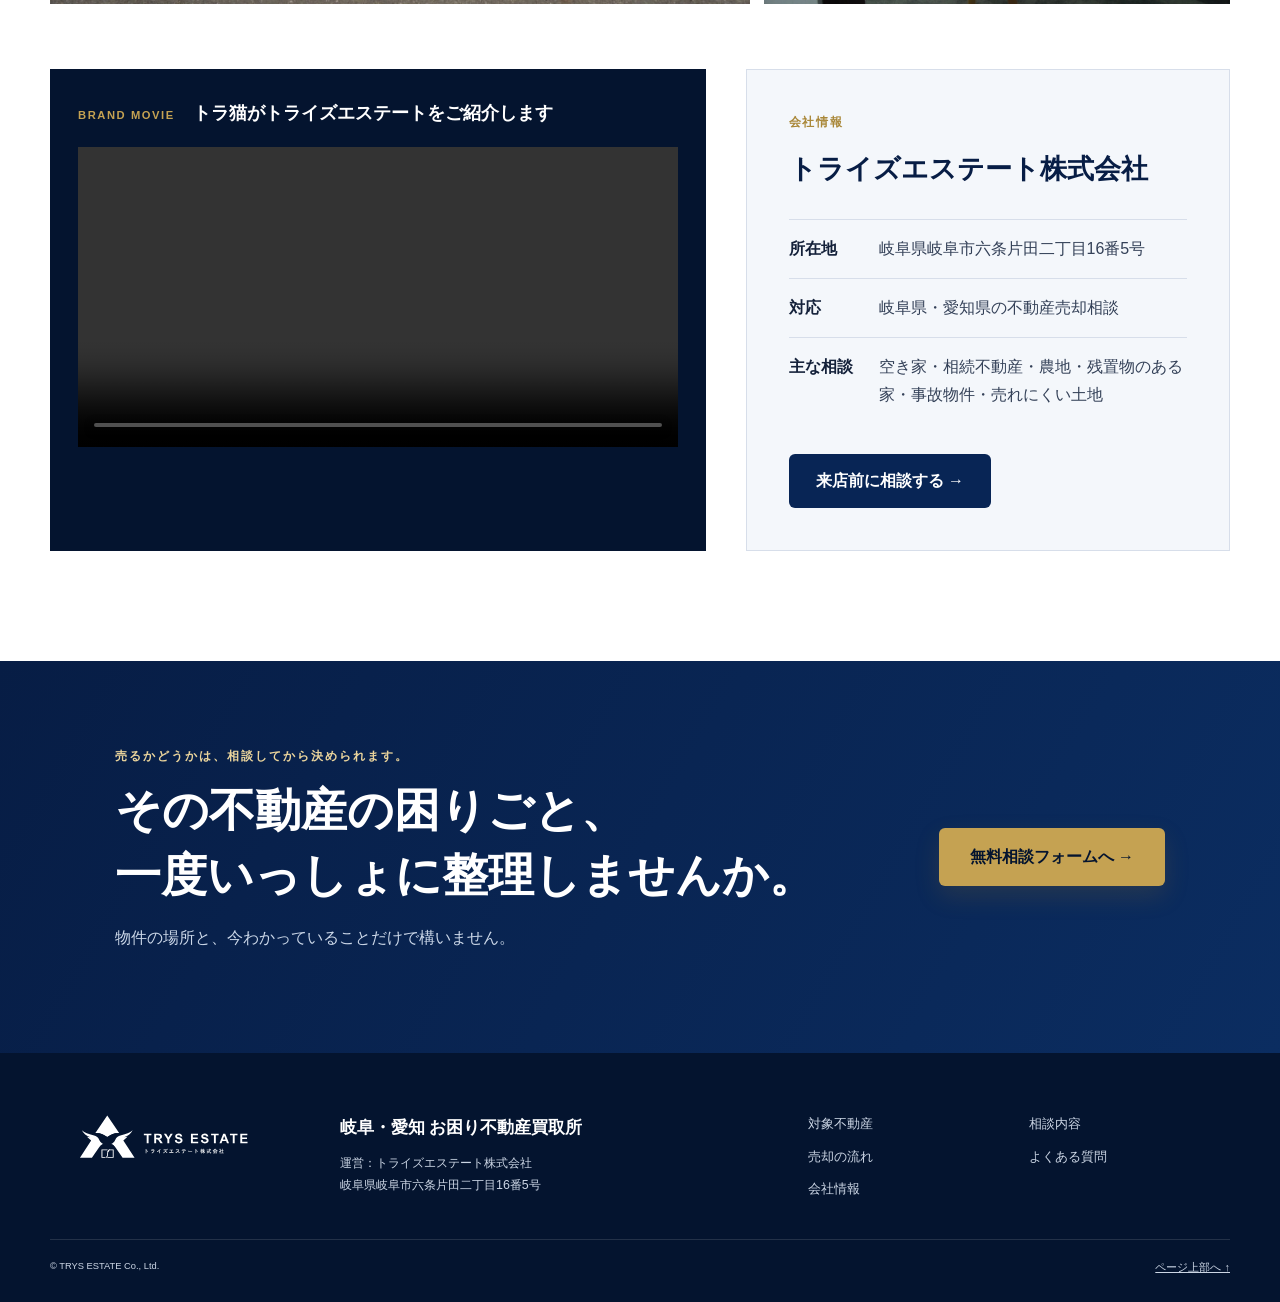
==== commit 90c10627: "Publish redesigned TRYS Estate website" ====
--- a/index.html
+++ b/index.html
@@ -1,793 +1,642 @@
-<!DOCTYPE html>
+<!doctype html>
 <html lang="ja">
 <head>
-<meta charset="UTF-8">
-<meta name="viewport" content="width=device-width, initial-scale=1.0">
-<title>トライズエステート株式会社｜地域に根ざす不動産パートナー</title>
-<meta name="description" content="トライズエステート株式会社は、岐阜エリアを中心に不動産の売買・買取再販・相続相談に取り組む不動産会社です。地域の土地勘を活かし、誠実な対応を大切にしています。">
-<link rel="canonical" href="https://tryz-estate-homepage.pages.dev/">
-<meta name="robots" content="index,follow">
-<link rel="icon" href="/favicon.ico" sizes="any">
-<link rel="icon" type="image/png" sizes="32x32" href="/assets/images/favicon-32.png">
-<link rel="icon" type="image/png" sizes="192x192" href="/assets/images/favicon-192.png">
-<link rel="apple-touch-icon" href="/assets/images/favicon-180.png">
-<meta name="theme-color" content="#082555">
-<meta property="og:type" content="website">
-<meta property="og:site_name" content="トライズエステート株式会社">
-<meta property="og:locale" content="ja_JP">
-<meta property="og:title" content="トライズエステート株式会社｜地域に根ざす不動産パートナー">
-<meta property="og:description" content="トライズエステート株式会社は、岐阜エリアを中心に不動産の売買・買取再販・相続相談に取り組む不動産会社です。地域の土地勘を活かし、誠実な対応を大切にしています。">
-<meta property="og:url" content="https://tryz-estate-homepage.pages.dev/">
-<meta property="og:image" content="https://tryz-estate-homepage.pages.dev/assets/images/ogp-default.png">
-<meta name="twitter:card" content="summary_large_image">
-<meta name="twitter:title" content="トライズエステート株式会社｜地域に根ざす不動産パートナー">
-<meta name="twitter:description" content="トライズエステート株式会社は、岐阜エリアを中心に不動産の売買・買取再販・相続相談に取り組む不動産会社です。地域の土地勘を活かし、誠実な対応を大切にしています。">
-<meta name="twitter:image" content="https://tryz-estate-homepage.pages.dev/assets/images/ogp-default.png">
-<link rel="preconnect" href="https://fonts.googleapis.com">
-<link href="https://fonts.googleapis.com/css2?family=Noto+Serif+JP:wght@500;700;900&family=Noto+Sans+JP:wght@400;500;700&display=swap" rel="stylesheet">
-<style>
-  :root{
-    --navy: #082555;
-    --navy-deep: #05193d;
-    --navy-soft: #2c4a7c;
-    --gold: #c9a45c;
-    --gold-soft: #e6d3a8;
-    --paper: #ffffff;
-    --mist: #f2f5fa;
-    --mist-deep: #e8edf5;
-    --ink: #1c2430;
-    --ink-soft: #5b6474;
-    --line: #dde3ee;
-    --radius: 4px;
-  }
-  *{box-sizing:border-box;margin:0;padding:0;}
-  html{scroll-behavior:smooth;}
-  body{
-    font-family:'Noto Sans JP', sans-serif;
-    color:var(--ink);
-    background:var(--paper);
-    line-height:1.8;
-    -webkit-font-smoothing:antialiased;
-  }
-  img{max-width:100%;height:auto;display:block;}
-  a{color:inherit;text-decoration:none;}
-  .serif{font-family:'Noto Serif JP', serif;}
-  .wrap{max-width:1120px;margin:0 auto;padding:0 24px;}
-  .eyebrow{
-    display:inline-block;
-    font-size:12px;
-    letter-spacing:.18em;
-    font-weight:700;
-    color:var(--navy);
-    border-bottom:2px solid var(--gold);
-    padding-bottom:6px;
-    margin-bottom:18px;
-  }
-  h2.section-title{
-    font-size:clamp(24px,3vw,34px);
-    font-weight:700;
-    letter-spacing:.02em;
-    line-height:1.5;
-    color:var(--navy);
-    margin-bottom:14px;
-    text-wrap:balance;
-  }
-  .section-lead{color:var(--ink-soft);font-size:15px;max-width:640px;}
-  section{padding:88px 0;}
-  .divider-peak{
-    height:26px;
-    display:flex;
-    align-items:center;
-    justify-content:center;
-    gap:10px;
-    color:var(--gold);
-  }
-  .divider-peak svg{width:120px;height:16px;}
-  :focus-visible{outline:3px solid var(--gold);outline-offset:2px;}
-  @media (prefers-reduced-motion: reduce){*{animation:none !important;transition:none !important;}}
-
-  /* ---------- HEADER ---------- */
-  header.site-header{
-    position:sticky;top:0;z-index:100;
-    background:rgba(255,255,255,.96);
-    backdrop-filter:blur(6px);
-    border-bottom:1px solid var(--line);
-  }
-  .header-inner{
-    max-width:1120px;margin:0 auto;padding:14px 24px;
-    display:flex;align-items:center;justify-content:space-between;gap:24px;
-  }
-  .brand{flex-shrink:0;}
-  .brand img{height:120px;width:auto;max-width:100%;object-fit:contain;}
-  nav.main-nav{display:flex;flex-wrap:wrap;row-gap:8px;column-gap:22px;font-size:13.5px;font-weight:500;flex-shrink:1;min-width:0;justify-content:flex-end;}
-  nav.main-nav a{position:relative;padding:6px 0;color:var(--ink);white-space:nowrap;}
-  nav.main-nav a:hover{color:var(--navy);}
-  nav.main-nav a::after{
-    content:"";position:absolute;left:0;bottom:0;width:0%;height:2px;background:var(--gold);
-    transition:width .25s ease;
-  }
-  nav.main-nav a:hover::after{width:100%;}
-  .header-cta{
-    display:flex;align-items:center;gap:18px;font-size:13px;
-  }
-  .btn-line{
-    display:inline-flex;align-items:center;gap:8px;
-    background:var(--navy);color:#fff;
-    padding:11px 22px;border-radius:2px;font-weight:700;font-size:13px;
-    letter-spacing:.05em;
-    transition:background .2s ease;
-    white-space:nowrap;
-  }
-  .btn-line:hover{background:var(--navy-deep);}
-  .nav-toggle{
-    display:none;flex-direction:column;justify-content:center;gap:5px;
-    width:38px;height:38px;padding:0;border:0;background:transparent;cursor:pointer;flex-shrink:0;
-  }
-  .nav-toggle span{display:block;width:100%;height:2px;background:var(--navy);}
-  @media (max-width:860px){
-    .header-inner{position:relative;flex-wrap:wrap;padding:10px 20px;}
-    .brand img{height:44px;}
-    .nav-toggle{display:flex;order:2;margin-left:12px;}
-    .header-cta{order:1;margin-left:auto;}
-    .btn-line{padding:9px 14px;font-size:12px;}
-    nav.main-nav{
-      display:none;order:3;flex-basis:100%;
-      position:absolute;top:100%;left:0;right:0;
-      background:#fff;border:1px solid var(--line);border-top:none;
-      flex-direction:column;align-items:flex-start;row-gap:2px;
-      padding:10px 20px 16px;box-shadow:0 16px 28px rgba(8,37,85,.1);z-index:50;
-    }
-    nav.main-nav.is-open{display:flex;}
-    nav.main-nav a{padding:10px 0;width:100%;}
-  }
-
-  /* ---------- HERO ---------- */
-  .hero{
-    position:relative;min-height:640px;display:flex;align-items:flex-end;
-    color:#fff;overflow:hidden;
-  }
-  .hero-media{position:absolute;inset:0;z-index:0;}
-  .hero-media img{width:100%;height:100%;object-fit:cover;object-position:68% 32%;}
-  .hero-media::after{
-    content:"";position:absolute;inset:0;
-    background:linear-gradient(180deg, rgba(5,25,61,.15) 0%, rgba(5,25,61,.35) 55%, rgba(5,25,61,.88) 100%);
-  }
-  .hero-content{position:relative;z-index:1;width:100%;padding-bottom:56px;}
-  .hero-badges{display:flex;gap:12px;margin-bottom:26px;flex-wrap:wrap;}
-  .badge{
-    border:1px solid rgba(255,255,255,.55);
-    border-radius:2px;
-    padding:10px 16px;
-    font-size:11px;letter-spacing:.06em;text-align:center;line-height:1.5;
-    backdrop-filter:blur(2px);
-  }
-  .badge b{display:block;font-size:20px;font-family:'Noto Serif JP',serif;color:var(--gold-soft);}
-  .hero-title{
-    font-size:clamp(28px,4.4vw,52px);
-    font-weight:900;
-    letter-spacing:.03em;
-    line-height:1.4;
-    text-shadow:0 2px 18px rgba(0,0,0,.35);
-    margin-bottom:10px;
-    text-wrap:balance;
-  }
-  .hero-title small{
-    display:block;font-size:14px;font-weight:700;letter-spacing:.32em;
-    color:var(--gold-soft);margin-bottom:14px;
-    text-wrap:balance;
-  }
-  @media (max-width:480px){
-    .hero-title small{letter-spacing:.14em;font-size:12px;}
-  }
-  .hero-sub{font-size:14px;color:rgba(255,255,255,.85);max-width:480px;margin-bottom:30px;}
-  .hero-actions{display:flex;gap:16px;flex-wrap:wrap;align-items:center;}
-  .btn-gold{
-    background:var(--gold);color:var(--navy-deep);font-weight:700;
-    padding:16px 34px;font-size:14px;letter-spacing:.05em;border-radius:2px;
-    box-shadow:0 10px 24px rgba(0,0,0,.25);
-    transition:transform .2s ease, box-shadow .2s ease;
-  }
-  .btn-gold:hover{transform:translateY(-2px);box-shadow:0 14px 28px rgba(0,0,0,.3);}
-  .btn-ghost-line{
-    font-size:13px;font-weight:700;color:#fff;border-bottom:1px solid rgba(255,255,255,.6);
-    padding-bottom:3px;
-  }
-  .hero-note{font-size:11px;color:rgba(255,255,255,.6);margin-top:16px;}
-
-  /* ---------- VIDEO PLACEHOLDER STRIP ---------- */
-  .video-strip{
-    background:var(--mist-deep);
-    border-top:1px solid var(--line);border-bottom:1px solid var(--line);
-  }
-  .video-strip-inner{
-    max-width:1120px;margin:0 auto;padding:18px 24px;
-    display:flex;align-items:center;gap:20px;flex-wrap:wrap;
-  }
-  .video-slot{
-    flex:0 0 220px;height:96px;
-    border:1.5px dashed #a9b6cc;border-radius:4px;
-    display:flex;align-items:center;justify-content:center;
-    color:#8592a8;font-size:11px;text-align:center;line-height:1.5;
-    background:repeating-linear-gradient(45deg, #f7f9fc, #f7f9fc 10px, #eef1f7 10px, #eef1f7 20px);
-  }
-  .video-strip-text{flex:1;min-width:220px;}
-  .video-strip-text .tag{
-    display:inline-block;background:var(--navy);color:#fff;font-size:11px;
-    padding:4px 10px;border-radius:2px;margin-bottom:6px;font-weight:700;letter-spacing:.04em;
-  }
-  .video-strip-text p{font-weight:700;color:var(--navy);font-size:15px;}
-  .video-strip-link{
-    font-size:13px;font-weight:700;color:var(--navy);
-    border:1px solid var(--navy);padding:10px 18px;border-radius:2px;white-space:nowrap;
-  }
-
-  /* ---------- QUICK ANCHOR NAV ---------- */
-  .quicknav{padding:36px 0;border-bottom:1px solid var(--line);}
-  .quicknav-inner{
-    display:grid;grid-template-columns:repeat(4,1fr);gap:12px;
-  }
-  .quicknav a{
-    display:flex;flex-direction:column;align-items:center;gap:10px;
-    font-size:13px;font-weight:500;color:var(--navy);text-align:center;
-    padding:12px 6px;border-radius:4px;transition:background .2s ease;
-  }
-  .quicknav a:hover{background:var(--mist);}
-  .quicknav svg{width:26px;height:26px;stroke:var(--navy);}
-  @media (max-width:640px){.quicknav-inner{grid-template-columns:repeat(2,1fr);}}
-
-  /* ---------- ABOUT ---------- */
-  .about{background:var(--paper);}
-  .about-grid{display:grid;grid-template-columns:1.05fr .95fr;gap:56px;align-items:center;}
-  .about-copy p{color:var(--ink-soft);font-size:15px;margin-bottom:14px;}
-  .about-figure{position:relative;}
-  .about-figure img{width:100%;height:auto;border-radius:4px;}
-  .about-figure .stat-card{
-    position:absolute;left:-28px;bottom:-28px;background:var(--navy);color:#fff;
-    padding:22px 26px;border-radius:4px;box-shadow:0 18px 30px rgba(8,37,85,.25);
-  }
-  .about-figure .stat-card b{font-family:'Noto Serif JP',serif;font-size:30px;color:var(--gold-soft);display:block;}
-  .about-figure .stat-card span{font-size:11px;letter-spacing:.05em;color:rgba(255,255,255,.8);}
-  @media (max-width:860px){.about-grid{grid-template-columns:1fr;}.about-figure{margin-top:40px;}.about-figure .stat-card{left:16px;bottom:-24px;}}
-
-  /* ---------- LINEUP ---------- */
-  .lineup{background:var(--mist);}
-  .lineup-grid{display:grid;grid-template-columns:repeat(4,1fr);gap:20px;margin-top:44px;}
-  .lineup-card{
-    background:#fff;border:1px solid var(--line);border-radius:4px;overflow:hidden;
-    transition:transform .25s ease, box-shadow .25s ease;
-  }
-  .lineup-card:hover{transform:translateY(-4px);box-shadow:0 16px 28px rgba(8,37,85,.1);}
-  .lineup-card .thumb{height:130px;background:linear-gradient(135deg,var(--navy),var(--navy-soft));position:relative;}
-  .lineup-card .thumb svg{position:absolute;inset:0;margin:auto;width:36px;height:36px;stroke:#fff;}
-  .lineup-card .body{padding:18px 18px 22px;}
-  .lineup-card .body h3{font-size:15px;font-weight:700;color:var(--navy);margin-bottom:8px;}
-  .lineup-card .body p{font-size:12.5px;color:var(--ink-soft);}
-  @media (max-width:860px){.lineup-grid{grid-template-columns:repeat(2,1fr);}}
-
-  /* ---------- MERITS (circular) ---------- */
-  .merits-wrap{display:grid;grid-template-columns:.9fr 1.1fr;gap:60px;align-items:center;}
-  .merit-orbit{position:relative;width:100%;max-width:440px;aspect-ratio:1/1;margin:0 auto;}
-  .merit-center{
-    position:absolute;top:50%;left:50%;transform:translate(-50%,-50%);
-    width:150px;height:150px;border-radius:50%;background:var(--navy);color:#fff;
-    display:flex;flex-direction:column;align-items:center;justify-content:center;
-    text-align:center;font-weight:700;font-size:14px;line-height:1.5;
-    box-shadow:0 14px 30px rgba(8,37,85,.25);z-index:2;
-  }
-  .merit-node{
-    position:absolute;width:110px;height:110px;border-radius:50%;
-    background:#fff;border:1.5px solid var(--line);
-    display:flex;align-items:center;justify-content:center;text-align:center;
-    font-size:12.5px;font-weight:700;color:var(--navy);padding:10px;line-height:1.4;
-    box-shadow:0 8px 18px rgba(8,37,85,.08);
-  }
-  .n1{top:0;left:50%;transform:translate(-50%,0);}
-  .n2{top:14%;right:0;}
-  .n3{bottom:14%;right:0;}
-  .n4{bottom:0;left:50%;transform:translate(-50%,0);}
-  .n5{bottom:14%;left:0;}
-  .n6{top:14%;left:0;}
-  .merit-list{list-style:none;}
-  .merit-list li{
-    display:flex;gap:14px;padding:16px 0;border-bottom:1px solid var(--line);
-  }
-  .merit-list li .idx{
-    font-family:'Noto Serif JP',serif;color:var(--gold);font-weight:700;font-size:14px;flex:0 0 26px;
-  }
-  .merit-list li h4{font-size:14.5px;color:var(--navy);margin-bottom:4px;font-weight:700;}
-  .merit-list li p{font-size:12.5px;color:var(--ink-soft);}
-  @media (max-width:860px){.merits-wrap{grid-template-columns:1fr;}.merit-orbit{margin-bottom:20px;}}
-
-  /* ---------- GUIDE BANNER ---------- */
-  .guide-banner{
-    background:linear-gradient(120deg,var(--mist-deep),#fff);
-    border:1px solid var(--line);border-radius:6px;
-    display:flex;align-items:center;justify-content:space-between;gap:24px;
-    padding:34px 40px;flex-wrap:wrap;
-  }
-  .guide-banner .txt p.tag{
-    font-size:11px;color:var(--navy);font-weight:700;letter-spacing:.06em;margin-bottom:6px;
-  }
-  .guide-banner .txt h3{font-size:19px;color:var(--navy);margin-bottom:10px;}
-  .guide-banner .txt span{font-size:12px;color:var(--ink-soft);}
-
-  /* ---------- AREA INFO BANNER ---------- */
-  .area-banner{background:var(--navy);color:#fff;border-radius:6px;overflow:hidden;
-    display:grid;grid-template-columns:1fr 1fr;align-items:center;}
-  .area-banner .txt{padding:44px;}
-  .area-banner .tag{
-    display:inline-block;font-size:11px;background:rgba(255,255,255,.12);
-    padding:5px 12px;border-radius:20px;margin-bottom:14px;letter-spacing:.05em;
-  }
-  .area-banner h3{font-size:22px;line-height:1.6;margin-bottom:14px;text-wrap:balance;}
-  .area-banner p{font-size:13px;color:rgba(255,255,255,.75);}
-  .area-map{
-    height:100%;min-height:260px;
-    background:var(--navy-deep);
-    position:relative;
-    overflow:hidden;
-  }
-  .area-map img{position:absolute;inset:0;width:100%;height:100%;object-fit:cover;}
-  @media (max-width:760px){.area-banner{grid-template-columns:1fr;}.area-map{min-height:220px;}}
-
-  /* ---------- WHY US ---------- */
-  .why-grid{display:grid;grid-template-columns:repeat(3,1fr);gap:32px;margin-top:44px;}
-  .why-card h3{font-size:16px;color:var(--navy);margin:16px 0 10px;font-weight:700;}
-  .why-card p{font-size:13px;color:var(--ink-soft);}
-  .why-icon{
-    width:60px;height:60px;border-radius:50%;background:var(--mist);
-    display:flex;align-items:center;justify-content:center;
-  }
-  .why-icon svg{width:28px;height:28px;stroke:var(--navy);}
-  @media (max-width:860px){.why-grid{grid-template-columns:1fr;}}
-
-  /* ---------- VOICE ---------- */
-  .voice{background:var(--mist);}
-  .voice-score{display:flex;align-items:center;gap:18px;margin-bottom:36px;}
-  .voice-score .num{font-family:'Noto Serif JP',serif;font-size:40px;color:var(--navy);font-weight:700;}
-  .voice-score .stars{color:var(--gold);font-size:18px;letter-spacing:2px;}
-  .voice-score .meta{font-size:12px;color:var(--ink-soft);}
-  .voice-grid{display:grid;grid-template-columns:repeat(3,1fr);gap:20px;}
-  .voice-card{background:#fff;border:1px solid var(--line);border-radius:4px;padding:22px;}
-  .voice-card .stars-sm{color:var(--gold);font-size:13px;margin-bottom:10px;}
-  .voice-card h4{font-size:14px;color:var(--navy);margin-bottom:10px;font-weight:700;}
-  .voice-card p{font-size:12.5px;color:var(--ink-soft);margin-bottom:14px;}
-  .voice-card .who{
-    display:flex;align-items:center;gap:10px;font-size:11px;color:var(--ink-soft);
-  }
-  .avatar{
-    width:34px;height:34px;border-radius:50%;background:var(--navy-soft);color:#fff;
-    display:flex;align-items:center;justify-content:center;font-size:12px;font-weight:700;flex:0 0 auto;
-  }
-  @media (max-width:860px){.voice-grid{grid-template-columns:1fr;}}
-
-  /* ---------- SERVICE LIST FOOTER SECTION ---------- */
-  .services{border-top:1px solid var(--line);}
-  .services-grid{display:grid;grid-template-columns:1fr 1fr;gap:40px;margin-top:36px;}
-  .services-grid h4{font-size:13px;color:var(--navy);font-weight:700;margin-bottom:14px;letter-spacing:.04em;}
-  .services-grid ul{list-style:none;}
-  .services-grid li{border-bottom:1px solid var(--line);}
-  .services-grid li a{display:flex;justify-content:space-between;padding:12px 4px;font-size:13.5px;}
-  .services-grid li a:hover{color:var(--navy);font-weight:700;}
-  @media (max-width:640px){.services-grid{grid-template-columns:1fr;}}
-
-  /* ---------- NEWS ---------- */
-  .news-list{list-style:none;margin-top:32px;}
-  .news-list li{
-    display:flex;gap:24px;padding:16px 0;border-bottom:1px solid var(--line);font-size:13.5px;align-items:baseline;
-  }
-  .news-list time{color:var(--ink-soft);font-size:12px;flex:0 0 92px;}
-  .news-list .cat{
-    flex:0 0 74px;font-size:10.5px;text-align:center;border:1px solid var(--navy);color:var(--navy);
-    border-radius:2px;padding:3px 0;font-weight:700;
-  }
-
-  /* ---------- CONTACT FORM ---------- */
-  .contact-section{background:var(--mist);}
-  .contact-form{
-    max-width:640px;margin:36px auto 0;display:grid;gap:16px;
-    background:#fff;border:1px solid var(--line);border-radius:6px;padding:32px;
-  }
-  .contact-form label{display:block;font-size:13px;font-weight:700;color:var(--navy);}
-  .contact-form label span{color:#c0392b;font-weight:700;margin-left:4px;font-size:11px;}
-  .contact-form label em{color:var(--ink-soft);font-weight:500;font-style:normal;margin-left:4px;font-size:11px;}
-  .contact-form input,
-  .contact-form select,
-  .contact-form textarea{
-    display:block;width:100%;margin-top:8px;padding:11px 12px;
-    border:1px solid var(--line);border-radius:4px;font-size:14px;font-family:inherit;color:var(--ink);
-  }
-  .contact-form input:focus,
-  .contact-form select:focus,
-  .contact-form textarea:focus{outline:2px solid var(--gold);outline-offset:1px;}
-  .contact-form .checkbox{display:flex;align-items:flex-start;gap:10px;font-size:12.5px;color:var(--ink-soft);font-weight:500;}
-  .contact-form .checkbox input{width:auto;margin-top:2px;}
-  .contact-form button{
-    justify-self:start;background:var(--gold);color:var(--navy-deep);font-weight:700;
-    padding:14px 34px;font-size:14px;border:0;border-radius:2px;cursor:pointer;letter-spacing:.05em;
-  }
-  .contact-form .form-message{font-size:13px;color:var(--navy);font-weight:700;min-height:1.4em;}
-
-  /* ---------- BOTTOM CTA ---------- */
-  .cta-final{
-    position:relative;min-height:340px;display:flex;align-items:center;justify-content:center;
-    text-align:center;color:#fff;overflow:hidden;
-  }
-  .cta-final .bg{position:absolute;inset:0;}
-  .cta-final .bg img{width:100%;height:100%;object-fit:cover;}
-  .cta-final .bg::after{content:"";position:absolute;inset:0;background:rgba(5,25,61,.72);}
-  .cta-final .inner{position:relative;z-index:1;padding:0 24px;}
-  .cta-final h2{font-size:clamp(20px,3vw,28px);font-weight:700;margin-bottom:10px;line-height:1.7;text-wrap:balance;}
-  .cta-final p{font-size:13px;color:rgba(255,255,255,.75);margin-bottom:28px;}
-
-  /* ---------- FOOTER ---------- */
-  footer{background:#fff;border-top:1px solid var(--line);padding:64px 0 30px;}
-  .footer-grid{display:grid;grid-template-columns:1.2fr repeat(3,1fr);gap:40px;margin-bottom:40px;}
-  .footer-brand img{height:102px;width:auto;max-width:100%;margin-bottom:16px;object-fit:contain;}
-  .footer-brand p{font-size:12px;color:var(--ink-soft);margin-bottom:18px;}
-  .sns-row{display:flex;gap:10px;}
-  .sns-row a{
-    width:32px;height:32px;border-radius:50%;border:1px solid var(--line);
-    display:flex;align-items:center;justify-content:center;
-  }
-  .sns-row svg{width:15px;height:15px;stroke:var(--navy);}
-  .footer-grid h5{font-size:12.5px;color:var(--navy);font-weight:700;margin-bottom:14px;}
-  .footer-grid ul{list-style:none;font-size:12.5px;color:var(--ink-soft);}
-  .footer-grid li{margin-bottom:10px;}
-  .footer-bottom{
-    border-top:1px solid var(--line);padding-top:22px;
-    display:flex;justify-content:space-between;flex-wrap:wrap;gap:12px;
-    font-size:11.5px;color:#8a93a3;
-  }
-  .footer-bottom a{margin-right:18px;}
-  @media (max-width:860px){.footer-grid{grid-template-columns:1fr 1fr;}}
-</style>
-<script type="application/ld+json">
-{
-  "@context": "https://schema.org",
-  "@type": "RealEstateAgent",
-  "name": "トライズエステート株式会社",
-  "url": "https://tryz-estate-homepage.pages.dev/",
-  "logo": "https://tryz-estate-homepage.pages.dev/assets/images/favicon-512.png",
-  "image": "https://tryz-estate-homepage.pages.dev/assets/images/ogp-default.png",
-  "description": "トライズエステート株式会社は、岐阜エリアを中心に不動産の売買・買取再販・相続相談に取り組む不動産会社です。",
-  "founder": {
-    "@type": "Person",
-    "name": "塩谷康晴"
-  },
-  "foundingDate": "2026-10-01",
-  "areaServed": ["岐阜県", "愛知県"]
-}
-</script>
+  <meta charset="utf-8">
+  <meta name="viewport" content="width=device-width, initial-scale=1">
+  <meta name="description" content="岐阜県・愛知県の空き家、相続不動産、農地など、売却に困る不動産の相談窓口。トライズエステート株式会社が状況に合う買取・売却方法を一緒に考えます。">
+  <meta name="theme-color" content="#071d45">
+  <title>岐阜・愛知 お困り不動産買取所｜トライズエステート株式会社</title>
+  <link rel="icon" href="assets/logo-horizontal.svg" type="image/svg+xml">
+  <link rel="stylesheet" href="styles.css">
+  <script src="script.js" defer></script>
 </head>
 <body>
-
-<!-- ================= HEADER ================= -->
-<header class="site-header">
-  <div class="header-inner">
-    <a class="brand" href="#top"><img src="assets/images/logo-horizontal.svg" alt="トライズエステート株式会社"></a>
-    <div class="header-cta">
-      <a href="#contact-form" class="btn-line">無料相談・お問い合わせ</a>
+  <a class="skip-link" href="#main">本文へ移動</a>
+
+  <header class="site-header" id="top">
+    <div class="header-inner">
+      <a class="brand" href="#top" aria-label="トライズエステート株式会社 トップへ">
+        <img src="assets/logo-horizontal.svg" alt="TRYS ESTATE トライズエステート株式会社" width="245" height="64">
+      </a>
+      <nav class="desktop-nav" aria-label="メインメニュー">
+        <a href="#properties">対象不動産</a>
+        <a href="#strengths">選ばれる考え方</a>
+        <a href="#flow">売却の流れ</a>
+        <a href="#faq">よくある質問</a>
+        <a href="#company">会社情報</a>
+      </nav>
+      <a class="button button-gold header-cta" href="#contact">無料相談</a>
+      <button class="menu-button" type="button" aria-expanded="false" aria-controls="mobile-menu">
+        <span></span><span></span><span></span><span class="sr-only">メニューを開く</span>
+      </button>
     </div>
-    <button class="nav-toggle" type="button" id="nav-toggle" aria-controls="main-nav" aria-expanded="false" aria-label="メニュー">
-      <span></span><span></span><span></span>
-    </button>
-    <nav class="main-nav" id="main-nav">
-      <a href="#about">会社について</a>
-      <a href="#lineup">サービス</a>
-      <a href="#merits">選ばれる理由</a>
-      <a href="#news">お知らせ</a>
-      <a href="#contact-form">お問い合わせ</a>
+    <nav class="mobile-menu" id="mobile-menu" aria-label="スマートフォンメニュー" hidden>
+      <a href="#properties">対象不動産</a>
+      <a href="#choices">相談内容を選ぶ</a>
+      <a href="#flow">売却の流れ</a>
+      <a href="#faq">よくある質問</a>
+      <a href="#company">会社情報</a>
     </nav>
+  </header>
+
+  <main id="main">
+    <section class="hero" aria-labelledby="hero-title">
+      <div class="hero-copy">
+        <p class="eyebrow">岐阜県・愛知県の不動産売却相談</p>
+        <h1 id="hero-title">岐阜・愛知<br><span>お困り不動産買取所</span></h1>
+        <p class="hero-lead">空き家・相続不動産・農地の<br class="desktop-only">売却相談</p>
+        <p class="hero-description">売れにくい理由ごと、買取・売却方法を考えます。<br>岐阜県・愛知県、どちらの不動産にも対応します。</p>
+        <div class="operator">
+          <strong>by TRYS ESTATE</strong>
+          <span>運営：トライズエステート株式会社</span>
+        </div>
+        <div class="hero-actions">
+          <a class="button button-gold button-large" href="#contact">無料で相談・査定する <span aria-hidden="true">→</span></a>
+          <a class="button button-outline button-large" href="#choices">相談内容を選ぶ <span aria-hidden="true">↓</span></a>
+        </div>
+        <p class="microcopy">相談だけでも大丈夫です。わからない状態から一緒に整理します。</p>
+      </div>
+
+      <div class="hero-carousel" data-carousel aria-label="相談できる不動産のイメージ">
+        <div class="carousel-viewport" aria-live="polite">
+          <figure class="carousel-slide is-active" data-slide aria-hidden="false">
+            <img src="assets/hero-akiya-aichi.png" alt="愛知県の都市近郊をイメージした空き家" fetchpriority="high">
+            <figcaption><span>空き家</span><strong>愛知・都市近郊</strong></figcaption>
+          </figure>
+          <figure class="carousel-slide" data-slide aria-hidden="true">
+            <img src="assets/hero-akiya-gifu.png" alt="岐阜市の市街地近郊をイメージした空き家" loading="lazy">
+            <figcaption><span>空き家</span><strong>岐阜・市街地近郊</strong></figcaption>
+          </figure>
+          <figure class="carousel-slide" data-slide aria-hidden="true">
+            <img src="assets/hero-akiya-user-photo.webp" alt="外壁や設備が古くなった空き家の参考写真" loading="lazy">
+            <figcaption><span>空き家</span><strong>老朽化した古家など</strong></figcaption>
+          </figure>
+          <figure class="carousel-slide" data-slide aria-hidden="true">
+            <img src="assets/hero-souzoku.png" alt="相続した住宅をイメージした写真" loading="lazy">
+            <figcaption><span>相続不動産</span><strong>住む予定のない実家など</strong></figcaption>
+          </figure>
+          <figure class="carousel-slide" data-slide aria-hidden="true">
+            <img src="assets/hero-nouchi.png" alt="住宅地に隣接する農地をイメージした写真" loading="lazy">
+            <figcaption><span>農地</span><strong>管理や今後の活用に困る土地</strong></figcaption>
+          </figure>
+          <figure class="carousel-slide" data-slide aria-hidden="true">
+            <img src="assets/hero-zanchibutsu-user-photo.webp" alt="家の周囲に家財や残置物が多く残る住宅の参考写真" loading="lazy">
+            <figcaption><span>ゴミ屋敷・残置物</span><strong>片付け前でも相談できます</strong></figcaption>
+          </figure>
+          <figure class="carousel-slide" data-slide aria-hidden="true">
+            <img src="assets/hero-jikobukken.png" alt="事情のある住宅をイメージした写真" loading="lazy">
+            <figcaption><span>事故物件</span><strong>事情を伏せずにご相談ください</strong></figcaption>
+          </figure>
+          <figure class="carousel-slide" data-slide aria-hidden="true">
+            <img src="assets/hero-urenai-tochi.png" alt="活用や売却が難しい土地をイメージした写真" loading="lazy">
+            <figcaption><span>売れにくい土地</span><strong>形状や条件も含めて確認</strong></figcaption>
+          </figure>
+        </div>
+        <div class="carousel-controls">
+          <button type="button" class="carousel-arrow" data-prev aria-label="前の画像へ">←</button>
+          <div class="carousel-dots" role="tablist" aria-label="画像を選択"></div>
+          <button type="button" class="carousel-arrow" data-next aria-label="次の画像へ">→</button>
+          <button type="button" class="carousel-pause" data-pause aria-pressed="false"><span aria-hidden="true">Ⅱ</span><span class="pause-label">停止</span></button>
+        </div>
+      </div>
+    </section>
+
+    <div class="trust-strip" aria-label="相談時の基本方針">
+      <div><span aria-hidden="true">◇</span><strong>岐阜・愛知</strong><small>どちらも対応</small></div>
+      <div><span aria-hidden="true">◇</span><strong>相談から</strong><small>売るか未定でも可</small></div>
+      <div><span aria-hidden="true">◇</span><strong>秘密を守る</strong><small>相談内容は慎重に取扱い</small></div>
+    </div>
+
+    <section class="section worry-section" aria-labelledby="worry-title">
+      <div class="section-heading">
+        <p class="eyebrow">こんなお悩みはありませんか？</p>
+        <h2 id="worry-title">理由が複雑でも、<br>まず状況をお聞かせください。</h2>
+      </div>
+      <div class="worry-layout">
+        <div class="worry-art">
+          <img src="assets/worry-owners.png" alt="不動産について悩む人々のイラスト" loading="lazy">
+        </div>
+        <div class="speech-list">
+          <p class="speech speech-one">相続した実家を<br><strong>どうすればいいかわからない</strong></p>
+          <p class="speech speech-two">使っていない農地の<br><strong>管理が負担になってきた</strong></p>
+          <p class="speech speech-three">荷物が残ったままで<br><strong>片付けから進められない</strong></p>
+          <p class="speech speech-four">他社に相談したが<br><strong>話が進まなかった</strong></p>
+        </div>
+      </div>
+    </section>
+
+    <section class="section section-mist" id="properties" aria-labelledby="properties-title">
+      <div class="section-heading centered">
+        <p class="eyebrow">対象となる不動産</p>
+        <h2 id="properties-title">例えば、このような不動産をご相談いただけます。</h2>
+        <p>物件の状態を整えてからでなくても構いません。現状をそのままお伝えください。</p>
+      </div>
+      <div class="property-grid">
+        <article class="property-card property-primary">
+          <span class="property-no">01</span>
+          <div class="property-icon property-icon-vacant" aria-hidden="true">
+            <svg viewBox="0 0 64 64" focusable="false">
+              <ellipse class="icon-shadow" cx="32" cy="54" rx="23" ry="4" fill="#071d45" opacity=".14"/>
+              <path d="m8 40 23-14 25 14-24 14z" fill="#e5e8ec" opacity=".82"/>
+              <path d="m14 28 18-11 18 10-18 12z" fill="#0b2d61" class="icon-line"/>
+              <path d="m14 28 18 11v15L14 43z" fill="#f5edda" class="icon-line"/>
+              <path d="m32 39 18-12v16L32 54z" fill="#d6ba73" class="icon-line"/>
+              <path d="m10 28 21-14 23 13-4 3-19-10-17 11z" fill="#31588d" class="icon-line"/>
+              <path d="m18 34 8 5v7l-8-5z" fill="#eef2f6" class="icon-line"/>
+              <path d="m20 36 4 2.5" fill="none" class="icon-line" opacity=".55"/>
+              <g class="icon-motion icon-door">
+                <path d="m36 40 8-5v13l-8 5z" fill="#071d45" class="icon-line"/>
+                <path d="m38 41 4-2.5v9L38 50z" fill="#31588d" opacity=".65"/>
+                <circle cx="42.2" cy="43.4" r=".8" fill="#e8d39e"/>
+              </g>
+              <path d="m48 47 5 2.8-5 3" fill="none" class="icon-line" opacity=".45"/>
+            </svg>
+          </div>
+          <h3>空き家</h3>
+          <p>長く使っていない家、遠方にある家、管理が難しい家。</p>
+        </article>
+        <article class="property-card property-primary">
+          <span class="property-no">02</span>
+          <div class="property-icon property-icon-inheritance" aria-hidden="true">
+            <svg viewBox="0 0 64 64" focusable="false">
+              <ellipse class="icon-shadow" cx="31" cy="54" rx="24" ry="4" fill="#071d45" opacity=".14"/>
+              <path d="m7 41 20-12 22 12-21 13z" fill="#e5e8ec" opacity=".82"/>
+              <path d="m10 30 16-10 17 9-16 11z" fill="#0b2d61" class="icon-line"/>
+              <path d="m10 30 17 10v13L10 43z" fill="#f5edda" class="icon-line"/>
+              <path d="m27 40 16-11v13L27 53z" fill="#d6ba73" class="icon-line"/>
+              <path d="m7 30 19-13 21 12-4 3-17-9-16 10z" fill="#31588d" class="icon-line"/>
+              <path d="m14 35 7 4v6l-7-4z" fill="#eef2f6" class="icon-line"/>
+              <path d="m31 41 7-4v11l-7 4z" fill="#071d45" class="icon-line"/>
+              <path d="m33 50 8 4 12-7" fill="none" class="icon-line" opacity=".48"/>
+              <g class="icon-motion icon-key">
+                <circle cx="48" cy="35" r="4" fill="#f5edda" class="icon-line"/>
+                <circle cx="48" cy="35" r="1.45" fill="none" class="icon-line"/>
+                <path d="m45 38-7 7 2.7 2.7 2.2-2.2 1.7 1.7 2.3-2.3-1.7-1.7 2.8-2.8" fill="#d6ba73" class="icon-line"/>
+              </g>
+            </svg>
+          </div>
+          <h3>相続不動産</h3>
+          <p>相続した実家や土地。名義や今後の方針から整理します。</p>
+        </article>
+        <article class="property-card property-primary">
+          <span class="property-no">03</span>
+          <div class="property-icon property-icon-farmland" aria-hidden="true">
+            <svg viewBox="0 0 64 64" focusable="false">
+              <ellipse class="icon-shadow" cx="32" cy="53" rx="24" ry="4" fill="#071d45" opacity=".14"/>
+              <path d="m8 37 25-15 23 13-25 16z" fill="#eadfbe" class="icon-line"/>
+              <path d="m8 37 23 14v7L8 44z" fill="#31588d" class="icon-line"/>
+              <path d="m31 51 25-16v7L31 58z" fill="#b89649" class="icon-line"/>
+              <path d="m15 37 18-10M21 41l18-11M27 45l18-11M34 47l17-10" fill="none" class="icon-line" opacity=".82"/>
+              <path d="m12 41 19 11 21-13" fill="none" stroke="#fff" stroke-width="1" opacity=".4"/>
+              <g class="icon-motion icon-sprout">
+                <path d="M33 29v-9" fill="none" class="icon-line"/>
+                <path d="M33 24c-5 0-7-2.6-7-6.5 4.7 0 7 2.4 7 6.5Z" fill="#d6ba73" class="icon-line"/>
+                <path d="M33 22c4.8 0 7-2.4 7-6.2-4.7 0-7 2.3-7 6.2Z" fill="#f5edda" class="icon-line"/>
+              </g>
+            </svg>
+          </div>
+          <h3>農地</h3>
+          <p>田・畑など、維持管理や売却方法にお困りの土地。</p>
+        </article>
+        <article class="property-card">
+          <span class="property-no">04</span>
+          <div class="property-icon property-icon-belongings" aria-hidden="true">
+            <svg viewBox="0 0 64 64" focusable="false">
+              <ellipse class="icon-shadow" cx="32" cy="55" rx="24" ry="4" fill="#071d45" opacity=".14"/>
+              <path d="m7 41 22-13 25 14-23 14z" fill="#e5e8ec" opacity=".82"/>
+              <path d="m10 31 16-10 18 10-17 11z" fill="#0b2d61" class="icon-line"/>
+              <path d="m10 31 17 11v12L10 44z" fill="#eee4cc" class="icon-line"/>
+              <path d="m27 42 17-11v12L27 54z" fill="#b8bec7" class="icon-line"/>
+              <path d="m7 31 19-13 22 12-4 4-18-10-16 10z" fill="#31588d" class="icon-line"/>
+              <path d="m14 36 7 4v6l-7-4z" fill="#d9dde2" class="icon-line"/>
+              <path d="m30 44 6-4v10l-6 4z" fill="#071d45" class="icon-line"/>
+              <path d="m20 20 3 3-2 3 3 3" fill="none" stroke="#d6ba73" stroke-width="1.6" stroke-linecap="round"/>
+              <g class="icon-motion icon-box">
+                <path d="m38 45 9-5 8 4-9 6z" fill="#f5edda" class="icon-line"/>
+                <path d="m38 45 8 5v8l-8-5z" fill="#d6ba73" class="icon-line"/>
+                <path d="m46 50 9-6v8l-9 6z" fill="#b89649" class="icon-line"/>
+                <path d="m42 42.5 8 4.8" fill="none" class="icon-line" opacity=".55"/>
+              </g>
+            </svg>
+          </div>
+          <h3>古家・残置物あり</h3>
+          <p>家財や荷物が残った状態、修繕前の建物でもご相談ください。</p>
+        </article>
+        <article class="property-card">
+          <span class="property-no">05</span>
+          <div class="property-icon property-icon-caution" aria-hidden="true">
+            <svg viewBox="0 0 64 64" focusable="false">
+              <ellipse class="icon-shadow" cx="31" cy="54" rx="23" ry="4" fill="#071d45" opacity=".14"/>
+              <path d="m7 41 21-13 23 13-22 14z" fill="#e5e8ec" opacity=".82"/>
+              <path d="m10 30 16-10 18 10-17 11z" fill="#0b2d61" class="icon-line"/>
+              <path d="m10 30 17 11v13L10 44z" fill="#f5edda" class="icon-line"/>
+              <path d="m27 41 17-11v13L27 54z" fill="#d6ba73" class="icon-line"/>
+              <path d="m7 30 19-13 22 12-4 4-18-10-16 10z" fill="#31588d" class="icon-line"/>
+              <path d="m14 35 7 4v6l-7-4z" fill="#eef2f6" class="icon-line"/>
+              <path d="m31 42 7-4v11l-7 4z" fill="#071d45" class="icon-line"/>
+              <g class="icon-motion icon-alert">
+                <path d="m48 32 8 14-16 .2z" fill="#f5edda" class="icon-line"/>
+                <path d="M48 36.5v5.3" fill="none" class="icon-line"/>
+                <circle cx="48" cy="44.2" r="1" fill="#0b2d61"/>
+              </g>
+            </svg>
+          </div>
+          <h3>事故物件</h3>
+          <p>事情を含めて状況を伺い、取り得る方法を一緒に考えます。</p>
+        </article>
+        <article class="property-card">
+          <span class="property-no">06</span>
+          <div class="property-icon property-icon-land" aria-hidden="true">
+            <svg viewBox="0 0 64 64" focusable="false">
+              <ellipse class="icon-shadow" cx="32" cy="54" rx="24" ry="4" fill="#071d45" opacity=".14"/>
+              <path d="m6 45 31-19 21 12-31 20z" fill="#31588d" opacity=".58" class="icon-line"/>
+              <path d="m10 39 27-16 18 10-27 17z" fill="#e5e8ec" class="icon-line"/>
+              <path d="m10 39 18 11v6L10 45z" fill="#0b2d61" class="icon-line"/>
+              <path d="m28 50 27-17v6L28 56z" fill="#b89649" class="icon-line"/>
+              <path d="m15 37 12-7 10 5 7-4 7 4-19 12-8-5-6 3-5-3z" fill="#f5edda" class="icon-line"/>
+              <path d="m24 42 8 5 19-12" fill="none" class="icon-line" opacity=".55"/>
+              <g class="icon-motion icon-route">
+                <path d="m15 40 8-4 8 4 8-5 8 2" fill="none" stroke="#d6ba73" stroke-width="2.5" stroke-linecap="round" stroke-linejoin="round" pathLength="1"/>
+                <path d="m46 34.5 3 2.5-3.5 1.4" fill="#d6ba73" class="icon-line"/>
+              </g>
+              <path d="m12 48 16 9 27-17" fill="none" stroke="#fff" stroke-width="1" opacity=".35"/>
+            </svg>
+          </div>
+          <h3>売れにくい土地</h3>
+          <p>底地・借地・形状に特徴がある土地、他社で断られた土地など。</p>
+        </article>
+      </div>
+      <div class="centered action-row"><a class="text-link" href="#contact">対象かどうかわからない方も相談する <span aria-hidden="true">→</span></a></div>
+    </section>
+
+    <section class="section choice-section" id="choices" aria-labelledby="choices-title">
+      <div class="section-heading centered">
+        <p class="eyebrow">状況に合わせて選べる相談入口</p>
+        <h2 id="choices-title">今のお気持ちに近いものを選んでください。</h2>
+        <p>どの入口からでも、同じ相談フォームにつながります。</p>
+      </div>
+      <div class="choice-grid">
+        <button class="choice-card choice-indigo" type="button" data-purpose="まずは相場だけ知りたい">
+          <span class="choice-kicker">将来のために資産価値を知りたい</span>
+          <strong>まずは<span>相場だけ</span>知りたい</strong>
+          <small>相談内容を入力する →</small>
+        </button>
+        <button class="choice-card choice-green" type="button" data-purpose="査定額を見て検討したい">
+          <span class="choice-kicker">高く売れるなら考えたい</span>
+          <strong><span>査定額</span>を見て検討したい</strong>
+          <small>相談内容を入力する →</small>
+        </button>
+        <button class="choice-card choice-terra" type="button" data-purpose="なるべく早く売却したい">
+          <span class="choice-kicker">転勤・引越し、管理負担など</span>
+          <strong>なるべく<span>早く売却</span>したい</strong>
+          <small>相談内容を入力する →</small>
+        </button>
+        <button class="choice-card choice-ochre" type="button" data-purpose="現金化を急ぎたい">
+          <span class="choice-kicker">期限や資金面の事情がある</span>
+          <strong><span>現金化</span>を急ぎたい</strong>
+          <small>相談内容を入力する →</small>
+        </button>
+      </div>
+
+      <div class="contact-panel" id="contact">
+        <header class="contact-appeal">
+          <div>
+            <p class="eyebrow">無料相談・買取査定フォーム</p>
+            <h2>かんたん入力で無料査定</h2>
+            <p>相場を知りたい方、早く売却したい方、売れるか不安な方も、お気軽にご相談ください。</p>
+          </div>
+          <div class="contact-appeal-note">
+            <span>最初の入力は約30秒</span>
+            <strong>売却を決めていない方もご相談いただけます</strong>
+          </div>
+        </header>
+
+        <form class="contact-form" data-contact-form novalidate>
+          <div class="form-steps" aria-label="入力の進み方">
+            <span class="form-step-indicator is-current" data-step-indicator="1" aria-current="step"><b>1</b>物件情報</span>
+            <span class="form-step-indicator" data-step-indicator="2"><b>2</b>連絡先</span>
+          </div>
+
+          <section class="form-step" data-form-step="1" aria-labelledby="form-step1-title">
+            <div class="step-heading">
+              <span>STEP 1</span>
+              <h3 id="form-step1-title">物件について教えてください</h3>
+              <p>わかる範囲で選ぶだけで大丈夫です。</p>
+            </div>
+
+            <fieldset class="field field-full choice-field" data-field-group="propertyType">
+              <legend>物件種別 <span class="required-badge">必須</span></legend>
+              <div class="property-type-grid">
+                <label class="property-type-choice"><input type="radio" name="propertyType" value="戸建て" required><span class="choice-check" aria-hidden="true">✓</span><strong>戸建て</strong></label>
+                <label class="property-type-choice"><input type="radio" name="propertyType" value="マンション"><span class="choice-check" aria-hidden="true">✓</span><strong>マンション</strong></label>
+                <label class="property-type-choice"><input type="radio" name="propertyType" value="土地"><span class="choice-check" aria-hidden="true">✓</span><strong>土地</strong></label>
+                <label class="property-type-choice"><input type="radio" name="propertyType" value="収益物件・事業用"><span class="choice-check" aria-hidden="true">✓</span><strong>収益物件・事業用</strong></label>
+                <label class="property-type-choice"><input type="radio" name="propertyType" value="農地・田畑"><span class="choice-check" aria-hidden="true">✓</span><strong>農地・田畑</strong></label>
+                <label class="property-type-choice"><input type="radio" name="propertyType" value="その他"><span class="choice-check" aria-hidden="true">✓</span><strong>その他</strong></label>
+              </div>
+              <p class="field-error" data-error-for="propertyType" hidden>物件種別を選択してください。</p>
+            </fieldset>
+
+            <div class="field">
+              <label for="prefecture">都道府県 <span class="required-badge">必須</span></label>
+              <select id="prefecture" name="prefecture" autocomplete="address-level1" required>
+                <option value="">選択してください</option>
+                <option>岐阜県</option>
+                <option>愛知県</option>
+                <option>その他・不明</option>
+              </select>
+              <p class="field-error" data-error-for="prefecture" hidden>都道府県を選択してください。</p>
+            </div>
+            <div class="field">
+              <label for="city">市区町村 <span class="required-badge">必須</span></label>
+              <input id="city" name="city" type="text" autocomplete="address-level2" placeholder="例：岐阜市" required>
+              <p class="field-error" data-error-for="city" hidden>市区町村を入力してください。</p>
+            </div>
+            <div class="field field-full">
+              <label for="area">町名またはエリア <span class="required-badge">必須</span></label>
+              <input id="area" name="area" type="text" autocomplete="address-line1" placeholder="例：六条片田、名古屋市北部など" required>
+              <p class="field-error" data-error-for="area" hidden>町名またはエリアを入力してください。</p>
+            </div>
+
+            <button class="estimate-start" type="button" data-next-step>
+              <span class="estimate-start-label">かんたん30秒</span>
+              <strong>無料査定スタート</strong>
+              <span class="estimate-start-arrow" aria-hidden="true">→</span>
+            </button>
+            <p class="estimate-note">相談無料・売却を決めていない方も大丈夫です</p>
+          </section>
+
+          <section class="form-step" data-form-step="2" aria-labelledby="form-step2-title" hidden>
+            <div class="step-heading">
+              <span>STEP 2</span>
+              <h3 id="form-step2-title">連絡先とご相談内容</h3>
+              <p>ご希望の連絡方法に合わせてご連絡します。</p>
+            </div>
+
+            <fieldset class="field field-full choice-field" data-field-group="purpose">
+              <legend>相談の目的 <span class="required-badge">必須</span></legend>
+              <div class="purpose-grid">
+                <label><input type="radio" name="purpose" value="まずは相場だけ知りたい" required><span>相場だけ知りたい</span></label>
+                <label><input type="radio" name="purpose" value="査定額を見て検討したい"><span>査定額を知りたい</span></label>
+                <label><input type="radio" name="purpose" value="なるべく早く売却したい"><span>早く売却したい</span></label>
+                <label><input type="radio" name="purpose" value="現金化を急ぎたい"><span>現金化を急いでいる</span></label>
+                <label><input type="radio" name="purpose" value="まだわからない"><span>売るかまだ決めていない</span></label>
+              </div>
+              <p class="field-error" data-error-for="purpose" hidden>相談の目的を選択してください。</p>
+            </fieldset>
+
+            <div class="field">
+              <label for="name">お名前 <span class="required-badge">必須</span></label>
+              <input id="name" name="name" type="text" autocomplete="name" required>
+              <p class="field-error" data-error-for="name" hidden>お名前を入力してください。</p>
+            </div>
+            <div class="field">
+              <label for="contact-info">電話番号 <span class="required-badge">必須</span></label>
+              <input id="contact-info" name="contact" type="tel" inputmode="tel" autocomplete="tel" placeholder="例：058-000-0000" required>
+              <p class="field-error" data-error-for="contact" hidden>10〜11桁の電話番号を入力してください。</p>
+            </div>
+            <div class="field field-full">
+              <label for="email">メールアドレス <span class="required-badge">必須</span></label>
+              <input id="email" name="email" type="email" inputmode="email" autocomplete="email" placeholder="例：info@example.jp" required>
+              <p class="field-error" data-error-for="email" hidden>正しい形式のメールアドレスを入力してください。</p>
+            </div>
+            <fieldset class="field field-full choice-field" data-field-group="contactMethod">
+              <legend>希望する連絡方法 <span class="required-badge">必須</span></legend>
+              <div class="contact-method-grid">
+                <label><input type="radio" name="contactMethod" value="電話" required><span>電話</span></label>
+                <label><input type="radio" name="contactMethod" value="メール"><span>メール</span></label>
+                <label><input type="radio" name="contactMethod" value="どちらでもよい"><span>どちらでもよい</span></label>
+              </div>
+              <p class="field-error" data-error-for="contactMethod" hidden>希望する連絡方法を選択してください。</p>
+            </fieldset>
+            <div class="field field-full">
+              <label for="message">状況・お悩み <small>任意</small></label>
+              <textarea id="message" name="message" rows="4" placeholder="例：相続した家が空き家になっている。売るかはまだ決めていない。"></textarea>
+            </div>
+            <p class="form-error form-error-summary" data-form-error role="alert" hidden>入力内容をご確認ください。</p>
+            <div class="form-actions">
+              <button class="button button-outline form-back" type="button" data-prev-step>戻る</button>
+              <button class="button button-navy button-submit" type="submit">入力内容を確認する <span aria-hidden="true">→</span></button>
+            </div>
+            <p class="form-note">※第1稿では確認画面までです。公開前に実際の送信先を設定します。</p>
+          </section>
+        </form>
+
+        <aside class="contact-intro">
+          <p class="eyebrow light">安心してご相談いただくために</p>
+          <h2>わかる範囲だけで<br>お聞かせください。</h2>
+          <p>物件資料がなくても大丈夫です。売却を決めていない段階でもご相談いただけます。</p>
+          <ul>
+            <li>相談内容は慎重に取り扱います</li>
+            <li>ご希望を確認してから進めます</li>
+            <li>難しい言葉を避けてご説明します</li>
+          </ul>
+        </aside>
+
+        <div class="form-confirmation" data-form-confirmation hidden>
+          <span class="confirmation-mark" aria-hidden="true">✓</span>
+          <h3>入力内容をご確認ください。</h3>
+          <p>この画面ではまだ送信されていません。</p>
+          <dl class="confirmation-summary" data-confirmation-summary></dl>
+          <p class="form-note">※第1稿のため、実際の送信先はまだ接続されていません。</p>
+          <button type="button" class="button button-outline" data-edit-form>入力内容を修正する</button>
+        </div>
+      </div>
+    </section>
+
+    <section class="section section-navy" id="strengths" aria-labelledby="strengths-title">
+      <div class="section-heading centered light-heading">
+        <p class="eyebrow light">説明の見える信頼づくり</p>
+        <h2 id="strengths-title">相談前から、判断材料が見える会社へ。</h2>
+        <p>「なぜその方法なのか」「金額は何で変わるのか」を、順序立ててお伝えします。</p>
+      </div>
+      <div class="promise-grid">
+        <article><span>01</span><h3>売る前提にしない</h3><p>まず状況と希望を確認し、売却以外の選択肢も含めて整理します。</p></article>
+        <article><span>02</span><h3>できる・難しいを説明</h3><p>曖昧な期待を持たせず、条件と理由をわかりやすくお伝えします。</p></article>
+        <article><span>03</span><h3>査定の根拠を見せる</h3><p>土地、建物、残置物、活用コストなど、見ている要素を説明します。</p></article>
+        <article><span>04</span><h3>片付け前でも相談可能</h3><p>現状を確認してから、必要な対応と進め方を一緒に考えます。</p></article>
+        <article><span>05</span><h3>岐阜・愛知を同じ温度で</h3><p>県境にとらわれず、物件ごとの地域性と需要を丁寧に確認します。</p></article>
+        <article><span>06</span><h3>相談内容を慎重に扱う</h3><p>ご家族や近隣への配慮が必要な事情も、落ち着いてお聞きします。</p></article>
+      </div>
+    </section>
+
+    <section class="section pricing-section" aria-labelledby="pricing-title">
+      <div class="pricing-copy">
+        <p class="eyebrow">査定額の考え方</p>
+        <h2 id="pricing-title"><span class="pricing-title-line">価格は、4つの要素を</span><span class="pricing-title-line">組み合わせて考えます。</span></h2>
+        <p>単純な面積だけではなく、その不動産を次にどう生かせるかまで見て判断します。</p>
+        <a class="text-link" href="#contact">査定について相談する →</a>
+        <figure class="pricing-sample">
+          <img src="assets/sample-land-cleared.png" alt="整備された土地の活用イメージ" loading="lazy">
+          <figcaption>土地活用を考えるための参考イメージ<br><span>※実際の買取・施工事例ではありません。</span></figcaption>
+        </figure>
+      </div>
+      <div class="factor-diagram" aria-label="査定額を構成する4つの要素">
+        <div class="factor factor-one"><span>1</span><strong>土地</strong><small>立地・形状・接道</small></div>
+        <div class="factor factor-two"><span>2</span><strong>建物</strong><small>築年・状態・用途</small></div>
+        <div class="factor factor-three"><span>3</span><strong>整理費用</strong><small>残置物・解体・整備</small></div>
+        <div class="factor factor-four"><span>4</span><strong>活用可能性</strong><small>地域需要・次の使い方</small></div>
+        <div class="factor-center">査定額</div>
+      </div>
+    </section>
+
+    <section class="section use-image-section" aria-labelledby="use-image-title">
+      <div class="section-heading centered">
+        <p class="eyebrow">土地の状態も含めて考えます</p>
+        <h2 id="use-image-title">次の使い方を想像できるかが、判断の一つになります。</h2>
+        <p>状態だけを見て決めつけず、必要な整備と活用方法を検討します。</p>
+      </div>
+      <div class="image-example-grid single-example">
+        <figure>
+          <img src="assets/sample-land-work-no-logo.png" alt="土地を整備しているイメージ写真" loading="lazy">
+          <figcaption><strong>整備や活用方法を検討するイメージ</strong><span>写真はイメージです。実際の買取・施工事例ではありません。</span></figcaption>
+        </figure>
+        <div class="example-note"><strong>見るのは「今の状態」だけではありません。</strong><p>周辺環境、道路との関係、形状、必要な整備などを確認し、その土地にどのような選択肢があるかを整理します。</p><a class="text-link" href="#contact">土地について相談する →</a></div>
+      </div>
+    </section>
+
+    <section class="section section-mist comparison-section" id="comparison" aria-labelledby="comparison-title">
+      <div class="speed-comparison">
+        <div class="speed-diagram" role="group" aria-label="直接買取と仲介売却の手続きの違い">
+          <p class="speed-diagram-title">売却相談から引渡しまでの流れ</p>
+          <div class="speed-track speed-track-direct">
+            <strong class="speed-track-label">直接買取</strong>
+            <ol aria-label="直接買取の流れ">
+              <li>売却相談</li>
+              <li>現地確認<br>・査定</li>
+              <li>買取条件<br>の提示</li>
+              <li>契約</li>
+              <li class="speed-finish">引渡し<br><b>現金化</b></li>
+            </ol>
+          </div>
+          <p class="speed-message">直接買取なら、購入希望者を探す工程がありません</p>
+          <div class="speed-track speed-track-brokerage">
+            <strong class="speed-track-label">仲介売却</strong>
+            <ol aria-label="仲介売却の流れ">
+              <li>売却相談</li>
+              <li>査定</li>
+              <li>販売活動</li>
+              <li>内覧・<br>条件調整</li>
+              <li>買主決定</li>
+              <li>契約・<br>ローン審査</li>
+              <li class="speed-finish">引渡し</li>
+            </ol>
+          </div>
+        </div>
+
+        <div class="speed-copy">
+          <span class="speed-number" aria-hidden="true">02</span>
+          <p class="eyebrow">直接買取の特徴</p>
+          <h2 id="comparison-title"><span>買取スピードが速く、</span><em>迅速な現金化を目指せます</em></h2>
+          <p>トライズエステートが直接買主となるため、一般の購入希望者を探す販売活動や複数回の内覧対応が原則不要です。条件が合えば、仲介より少ない工程で引渡しまで進められます。</p>
+          <a class="text-link" href="#contact">売却時期について相談する →</a>
+        </div>
+      </div>
+      <p class="comparison-note">※物件の状態や権利関係、必要な手続きにより、引渡しまでの期間は異なります。売却方法を先に決める必要はありません。</p>
+    </section>
+
+    <section class="section flow-section" id="flow" aria-labelledby="flow-title">
+      <div class="section-heading centered">
+        <p class="eyebrow">ご相談から売却まで</p>
+        <h2 id="flow-title" class="single-line-title">進み方を先に見える形にします。</h2>
+      </div>
+      <ol class="flow-list">
+        <li><span>01</span><div><h3>無料相談</h3><p>場所や種類、困っていることを伺います。</p></div></li>
+        <li><span>02</span><div><h3>情報整理</h3><p>資料がなくても、わかる範囲から確認します。</p></div></li>
+        <li><span>03</span><div><h3>現地確認</h3><p>建物、土地、周辺環境を確認します。</p></div></li>
+        <li><span>04</span><div><h3>方法と査定の説明</h3><p class="flow-one-line">買取・仲介の違いと根拠を説明します。</p></div></li>
+        <li><span>05</span><div><h3>ご判断</h3><p>内容を持ち帰って検討できます。</p></div></li>
+        <li><span>06</span><div><h3>契約・引渡し</h3><p>納得いただいた場合のみ、必要な手続きを進めます。</p></div></li>
+      </ol>
+      <div class="centered action-row"><a class="button button-gold" href="#contact">まず状況を相談する →</a></div>
+    </section>
+
+    <section class="area-section" aria-labelledby="area-title">
+      <div class="area-image"><img src="assets/gifu-cityscape.png" alt="岐阜の街並みイメージ" loading="lazy"></div>
+      <div class="area-copy">
+        <p class="eyebrow light">対応エリア</p>
+        <h2 id="area-title"><span class="area-title-line">岐阜県も、愛知県も。</span><span class="area-title-line">地域ごとの事情を見ます。</span></h2>
+        <div class="area-columns">
+          <div><strong>岐阜県</strong><p>岐阜市周辺をはじめ、空き家・相続不動産・農地などをご相談ください。</p></div>
+          <div><strong>愛知県</strong><p>名古屋近郊を含む住宅地・市街地の不動産も、同じ窓口で対応します。</p></div>
+        </div>
+        <p class="area-note">エリア外や境界付近の物件も、まず所在地をお知らせください。</p>
+      </div>
+    </section>
+
+    <section class="section faq-section" id="faq" aria-labelledby="faq-title">
+      <div class="section-heading centered">
+        <p class="eyebrow">よくある質問</p>
+        <h2 id="faq-title" class="single-line-title">相談前の不安を、先に解消します。</h2>
+      </div>
+      <div class="faq-list">
+        <details><summary>まだ売ると決めていませんが、相談できますか？</summary><p>はい。相場や選択肢を知りたい段階でも大丈夫です。相談したからといって、売却を前提に進めることはありません。</p></details>
+        <details><summary>荷物が残った空き家でも相談できますか？</summary><p>はい。まず現状をお聞かせください。片付けの要否や進め方は、物件の状態を確認してから整理します。</p></details>
+        <details><summary>農地も見てもらえますか？</summary><p>はい。場所、現況、今後の希望を確認します。農地は条件によって手続きや可能な方法が異なるため、個別に確認します。</p></details>
+        <details><summary>岐阜県と愛知県のどちらでも対応できますか？</summary><p>はい。岐阜県・愛知県のどちらもご相談いただけます。具体的な対応可否は所在地と物件状況を確認してお伝えします。</p></details>
+        <details><summary>査定額はどのように決まりますか？</summary><p>土地、建物、整備に必要な費用、地域での活用可能性などを総合して考え、見ている要素をご説明します。</p></details>
+      </div>
+    </section>
+
+    <section class="section office-section" id="company" aria-labelledby="company-title">
+      <div class="section-heading centered">
+        <p class="eyebrow">相談する場所が見える安心</p>
+        <h2 id="company-title" class="single-line-title">実在する事務所でお話を伺います。</h2>
+        <p>相談する場所と、相談後の進め方をわかりやすくお見せします。</p>
+      </div>
+      <div class="office-mosaic">
+        <figure class="office-main"><img src="assets/office-exterior.jpg" alt="トライズエステート株式会社の事務所外観" loading="lazy"><figcaption>事務所外観</figcaption></figure>
+        <figure><img src="assets/office-sign.jpg" alt="事務所に掲示されたTRYS ESTATEの看板" loading="lazy"><figcaption>事務所看板</figcaption></figure>
+        <figure><img src="assets/office-meeting-room.jpg" alt="相談に使用する応接室" loading="lazy"><figcaption>応接室</figcaption></figure>
+      </div>
+      <div class="company-media-grid">
+        <div class="brand-movie">
+          <div class="movie-heading"><span>BRAND MOVIE</span><h3>トラ猫がトライズエステートをご紹介します</h3></div>
+          <video controls preload="metadata" playsinline aria-label="トライズエステート紹介動画">
+            <source src="assets/trys-estate-tora-cat-intro.mp4" type="video/mp4">
+            お使いのブラウザは動画再生に対応していません。
+          </video>
+        </div>
+        <div class="company-facts">
+          <p class="eyebrow">会社情報</p>
+          <h3>トライズエステート株式会社</h3>
+          <dl>
+            <div><dt>所在地</dt><dd>岐阜県岐阜市六条片田二丁目16番5号</dd></div>
+            <div><dt>対応</dt><dd>岐阜県・愛知県の不動産売却相談</dd></div>
+            <div><dt>主な相談</dt><dd>空き家・相続不動産・農地・残置物のある家・事故物件・売れにくい土地</dd></div>
+          </dl>
+          <a class="button button-navy" href="#contact">来店前に相談する →</a>
+        </div>
+      </div>
+    </section>
+
+    <section class="final-cta" aria-labelledby="final-title">
+      <div>
+        <p class="eyebrow light">売るかどうかは、相談してから決められます。</p>
+        <h2 id="final-title">その不動産の困りごと、<br>一度いっしょに整理しませんか。</h2>
+        <p>物件の場所と、今わかっていることだけで構いません。</p>
+      </div>
+      <a class="button button-gold button-large" href="#contact">無料相談フォームへ →</a>
+    </section>
+  </main>
+
+  <footer class="site-footer">
+    <div class="footer-main">
+      <img src="assets/logo-horizontal.svg" alt="TRYS ESTATE トライズエステート株式会社" width="245" height="64">
+      <div>
+        <strong>岐阜・愛知 お困り不動産買取所</strong>
+        <p>運営：トライズエステート株式会社<br>岐阜県岐阜市六条片田二丁目16番5号</p>
+      </div>
+      <nav aria-label="フッターメニュー">
+        <a href="#properties">対象不動産</a><a href="#choices">相談内容</a><a href="#flow">売却の流れ</a><a href="#faq">よくある質問</a><a href="#company">会社情報</a>
+      </nav>
+    </div>
+    <div class="footer-bottom"><small>© TRYS ESTATE Co., Ltd.</small><a href="#top">ページ上部へ ↑</a></div>
+  </footer>
+
+  <div class="mobile-sticky" aria-label="固定相談メニュー">
+    <a href="#choices">相談入口</a>
+    <a href="#contact">無料相談</a>
   </div>
-</header>
-
-<!-- ================= HERO ================= -->
-<section class="hero" id="top">
-  <div class="hero-media">
-    <img src="assets/images/hero-gifu.webp" alt="岐阜市の街並みと金華山の眺望" width="1672" height="941" loading="eager" fetchpriority="high" decoding="async">
-  </div>
-  <div class="wrap hero-content">
-    <div class="hero-badges">
-      <div class="badge"><b>地域密着</b>岐阜エリア専門</div>
-      <div class="badge"><b>ワンストップ</b>売買・賃貸・管理</div>
-    </div>
-    <h1 class="hero-title serif">
-      <small>TRYS ESTATE / 不動産をもっと、誠実に。</small>
-      この街の暮らしを、次の世代へつなぐ不動産会社
-    </h1>
-    <p class="hero-sub">売買・賃貸・資産活用・相続まで。岐阜の土地勘と専門知識で、住まいとお金の意思決定をそばで支えます。</p>
-    <div class="hero-actions">
-      <a href="#contact-form" class="btn-gold">まずは無料相談する</a>
-      <a href="#lineup" class="btn-ghost-line">サービス一覧を見る</a>
-    </div>
-  </div>
-</section>
-
-<!-- ================= VIDEO PLACEHOLDER STRIP ================= -->
-<div class="video-strip">
-  <div class="video-strip-inner">
-    <div class="video-slot">動画準備中<br>ここにブランドムービーを設置</div>
-    <div class="video-strip-text">
-      <span class="tag">COMING SOON</span>
-      <p>トライズエステートの想いを伝えるムービーを制作中です</p>
-    </div>
-    <a href="#" class="video-strip-link">公開をお知らせする</a>
-  </div>
-</div>
-
-<!-- ================= QUICK ANCHOR NAV ================= -->
-<div class="quicknav">
-  <div class="wrap quicknav-inner">
-    <a href="#about">
-      <svg viewBox="0 0 24 24" fill="none" stroke-width="1.6"><path d="M3 11l9-7 9 7"/><path d="M5 10v10h14V10"/></svg>
-      会社について
-    </a>
-    <a href="#lineup">
-      <svg viewBox="0 0 24 24" fill="none" stroke-width="1.6"><rect x="3" y="4" width="18" height="14" rx="1"/><path d="M3 9h18"/></svg>
-      サービス一覧
-    </a>
-    <a href="#news">
-      <svg viewBox="0 0 24 24" fill="none" stroke-width="1.6"><path d="M21 15a2 2 0 01-2 2H7l-4 4V5a2 2 0 012-2h14a2 2 0 012 2z"/></svg>
-      お知らせ
-    </a>
-    <a href="#contact-form">
-      <svg viewBox="0 0 24 24" fill="none" stroke-width="1.6"><path d="M4 4h16v16H4z"/><path d="M4 8l8 6 8-6"/></svg>
-      お問い合わせ
-    </a>
-  </div>
-</div>
-
-<!-- ================= ABOUT ================= -->
-<section class="about" id="about">
-  <div class="wrap about-grid">
-    <div class="about-copy">
-      <span class="eyebrow">ABOUT US</span>
-      <h2 class="section-title serif">土地に根ざすから、<br>正しい判断ができる。</h2>
-      <p>トライズエステート株式会社は、岐阜エリアに拠点を置く総合不動産会社です。売買仲介・賃貸仲介・資産活用・相続相談まで、住まいにまつわる意思決定をワンストップでサポートします。</p>
-      <p>大手にはない機動力と、地域を知り尽くしたスタッフの提案力。数字だけでは測れない「暮らしやすさ」まで踏み込んでご案内することが、私たちの一番の価値だと考えています。</p>
-      <p>無理な営業は行わず、お客様にとって最適な選択肢を一緒に探すことを大切にしています。</p>
-    </div>
-    <div class="about-figure">
-      <img src="assets/images/hero-gifu.webp" alt="岐阜市街の眺め" width="1672" height="941" loading="lazy" decoding="async">
-      <div class="stat-card">
-        <b>地域密着</b>
-        <span>GIFU AREA SPECIALIST</span>
-      </div>
-    </div>
-  </div>
-</section>
-
-<!-- ================= LINEUP ================= -->
-<section class="lineup" id="lineup">
-  <div class="wrap">
-    <span class="eyebrow">SERVICE LINEUP</span>
-    <h2 class="section-title serif">暮らしとお金、<br>両方の窓口をひとつに。</h2>
-    <p class="section-lead">住まいの「はじめて」から「これから」まで。ライフステージに合わせて、必要なサービスをお選びいただけます。</p>
-    <div class="lineup-grid">
-      <div class="lineup-card">
-        <div class="thumb"><svg viewBox="0 0 24 24" fill="none" stroke-width="1.6"><path d="M3 11l9-7 9 7"/><path d="M5 10v10h14V10"/></svg></div>
-        <div class="body"><h3>不動産売買仲介</h3><p>戸建て・マンション・土地の売却/購入を、査定から契約まで伴走します。</p></div>
-      </div>
-      <div class="lineup-card">
-        <div class="thumb"><svg viewBox="0 0 24 24" fill="none" stroke-width="1.6"><path d="M4 4h16v16H4z"/><path d="M9 22V12h6v10"/></svg></div>
-        <div class="body"><h3>賃貸仲介・管理</h3><p>入居者募集から契約、日々の管理業務まで一貫してサポートします。</p></div>
-      </div>
-      <div class="lineup-card">
-        <div class="thumb"><svg viewBox="0 0 24 24" fill="none" stroke-width="1.6"><path d="M3 3v18h18"/><path d="M7 15l4-6 3 3 5-8"/></svg></div>
-        <div class="body"><h3>不動産投資・資産活用</h3><p>収益物件の取得・運用・土地活用まで、資産形成の観点でご提案します。</p></div>
-      </div>
-      <div class="lineup-card">
-        <div class="thumb"><svg viewBox="0 0 24 24" fill="none" stroke-width="1.6"><circle cx="12" cy="8" r="4"/><path d="M4 21c1-4 5-6 8-6s7 2 8 6"/></svg></div>
-        <div class="body"><h3>相続・空き家相談</h3><p>相続不動産の整理や空き家の活用・売却まで、専門家と連携し対応します。</p></div>
-      </div>
-    </div>
-  </div>
-</section>
-
-<!-- ================= MERITS ================= -->
-<section id="merits">
-  <div class="wrap merits-wrap">
-    <div class="merit-orbit">
-      <div class="merit-center serif">TRYSが<br>選ばれる<br>6つの理由</div>
-      <div class="merit-node n1">地域密着の<br>土地勘</div>
-      <div class="merit-node n2">ワンストップ<br>対応</div>
-      <div class="merit-node n3">無理のない<br>ご提案</div>
-      <div class="merit-node n4">売却後まで<br>続くサポート</div>
-      <div class="merit-node n5">専門家との<br>連携体制</div>
-      <div class="merit-node n6">明朗な<br>費用説明</div>
-    </div>
-    <div>
-      <span class="eyebrow">MERITS</span>
-      <h2 class="section-title serif">選ばれているのには、理由があります。</h2>
-      <ul class="merit-list">
-        <li><span class="idx serif">01</span><div><h4>地域密着の土地勘</h4><p>岐阜エリアの相場・エリア特性を熟知したスタッフが対応します。</p></div></li>
-        <li><span class="idx serif">02</span><div><h4>ワンストップ対応</h4><p>売買・賃貸・管理・相続まで、窓口をひとつにまとめられます。</p></div></li>
-        <li><span class="idx serif">03</span><div><h4>無理のないご提案</h4><p>成約を急がせず、お客様に合った選択肢を一緒に検討します。</p></div></li>
-        <li><span class="idx serif">04</span><div><h4>売却・購入後まで続くサポート</h4><p>契約後のご相談やアフターフォローも継続してお受けします。</p></div></li>
-      </ul>
-    </div>
-  </div>
-</section>
-
-<!-- ================= GUIDE + AREA BANNERS ================= -->
-<section style="padding-top:0;">
-  <div class="wrap" style="display:grid;gap:24px;">
-    <div class="guide-banner">
-      <div class="txt">
-        <p class="tag">初めての方へ</p>
-        <h3 class="serif">不動産売却・購入 はじめてガイド</h3>
-        <span>資料請求で、費用の目安や進め方が分かる小冊子をお届けします</span>
-      </div>
-      <a href="#contact-form" class="btn-gold">資料をみてみる</a>
-    </div>
-
-    <div class="area-banner">
-      <div class="txt">
-        <span class="tag">AREA DATA</span>
-        <h3 class="serif">岐阜エリアの相場・地域情報を、担当者が丁寧に解説</h3>
-        <p>駅からの距離や生活動線、将来の資産価値まで踏まえてご案内します。掲載データは公開前に最新の情報へ差し替えてください。</p>
-      </div>
-      <div class="area-map">
-        <img src="assets/images/area-map.webp" alt="岐阜エリアの不動産情報をイメージしたグラフィック" width="1672" height="941" loading="lazy" decoding="async">
-      </div>
-    </div>
-  </div>
-</section>
-
-<!-- ================= WHY US ================= -->
-<section>
-  <div class="wrap">
-    <span class="eyebrow">WHY TRYS ESTATE</span>
-    <h2 class="section-title serif">TRYSが選ばれる理由</h2>
-    <div class="why-grid">
-      <div class="why-card">
-        <div class="why-icon"><svg viewBox="0 0 24 24" fill="none" stroke-width="1.6"><path d="M12 2l3 6 7 1-5 5 1 7-6-3-6 3 1-7-5-5 7-1z"/></svg></div>
-        <h3>はじめてでも安心</h3>
-        <p>不動産取引がはじめての方にも、専門用語を使わず一つひとつ丁寧にご説明します。</p>
-      </div>
-      <div class="why-card">
-        <div class="why-icon"><svg viewBox="0 0 24 24" fill="none" stroke-width="1.6"><path d="M12 3v18M3 12h18"/></svg></div>
-        <h3>管理・運用もらくちん</h3>
-        <p>専用の連絡窓口とオンライン相談で、少ない手間で物件管理を続けられます。</p>
-      </div>
-      <div class="why-card">
-        <div class="why-icon"><svg viewBox="0 0 24 24" fill="none" stroke-width="1.6"><path d="M4 12l6 6L20 6"/></svg></div>
-        <h3>納得できる売却・購入体験</h3>
-        <p>査定根拠や価格の考え方を開示し、ご自身で判断できる情報提供を徹底します。</p>
-      </div>
-    </div>
-  </div>
-</section>
-
-<!-- ================= SERVICES LIST ================= -->
-<section class="services">
-  <div class="wrap">
-    <span class="eyebrow">SERVICES</span>
-    <h2 class="section-title serif">トライズエステートのサービス一覧</h2>
-    <div class="services-grid">
-      <div>
-        <h5>不動産をお探しの方</h5>
-        <ul>
-          <li><a href="#">売買物件を探す <span>›</span></a></li>
-          <li><a href="#">賃貸物件を探す <span>›</span></a></li>
-          <li><a href="#">土地を探す <span>›</span></a></li>
-          <li><a href="#">投資用物件を探す <span>›</span></a></li>
-        </ul>
-      </div>
-      <div>
-        <h5>不動産を活用したい方</h5>
-        <ul>
-          <li><a href="#">売却・査定を依頼する <span>›</span></a></li>
-          <li><a href="#">賃貸管理を相談する <span>›</span></a></li>
-          <li><a href="#">土地活用を相談する <span>›</span></a></li>
-          <li><a href="#">相続・空き家を相談する <span>›</span></a></li>
-        </ul>
-      </div>
-    </div>
-  </div>
-</section>
-
-<!-- ================= NEWS ================= -->
-<section id="news" style="padding-top:0;">
-  <div class="wrap">
-    <span class="eyebrow">NEWS</span>
-    <h2 class="section-title serif">お知らせ</h2>
-    <ul class="news-list">
-      <li><time datetime="2026-10-01">2026/10/01</time><span class="cat">お知らせ</span>トライズエステート株式会社設立予定のお知らせ</li>
-      <li><time datetime="2026-09-01">2026/09/01</time><span class="cat">お知らせ</span>公式ホームページを公開しました</li>
-      <li><time datetime="2026-08-01">2026/08/01</time><span class="cat">お知らせ</span>不動産買取・売却相談の受付準備中</li>
-    </ul>
-  </div>
-</section>
-
-<!-- ================= CONTACT FORM ================= -->
-<section class="contact-section" id="contact-form">
-  <div class="wrap">
-    <span class="eyebrow">CONTACT</span>
-    <h2 class="section-title serif">お問い合わせ・無料相談</h2>
-    <p class="section-lead">不動産の売却・買取・相続に関するご相談を承ります。まずはお気軽にお問い合わせください。</p>
-    <form class="contact-form" id="contact-form-el">
-      <label>お名前 <span>必須</span><input type="text" name="name" autocomplete="name" required></label>
-      <label>会社名 <em>任意</em><input type="text" name="company" autocomplete="organization"></label>
-      <label>電話番号 <span>必須</span><input type="tel" name="tel" autocomplete="tel" required></label>
-      <label>メールアドレス <span>必須</span><input type="email" name="email" autocomplete="email" required></label>
-      <label>お問い合わせ種別 <span>必須</span>
-        <select name="type" required>
-          <option value="">選択してください</option>
-          <option>不動産の売却について</option>
-          <option>不動産買取再販について</option>
-          <option>相続不動産について</option>
-          <option>その他</option>
-        </select>
-      </label>
-      <label>お問い合わせ内容 <span>必須</span><textarea name="message" rows="6" required></textarea></label>
-      <label class="checkbox"><input type="checkbox" name="privacy" required><span>個人情報の取り扱いに同意します</span></label>
-      <button type="submit">送信内容を確認する</button>
-      <p class="form-message" id="form-message" role="status"></p>
-    </form>
-  </div>
-</section>
-
-<!-- ================= FINAL CTA ================= -->
-<div class="cta-final">
-  <div class="bg"><img src="assets/images/hero-gifu.webp" alt="" width="1672" height="941" loading="lazy" decoding="async"></div>
-  <div class="inner">
-    <h2 class="serif">住まいのご相談は、まず一歩から。トライズエステートにお任せください</h2>
-    <p>売却・買取・相続まで、無料でご相談いただけます</p>
-    <a href="#contact-form" class="btn-gold">無料相談を予約する</a>
-  </div>
-</div>
-
-<!-- ================= FOOTER ================= -->
-<footer id="contact">
-  <div class="wrap">
-    <div class="footer-grid">
-      <div class="footer-brand">
-        <img src="assets/images/logo-horizontal.svg" alt="トライズエステート株式会社">
-        <p>岐阜エリアの不動産売買・賃貸・資産活用をワンストップでサポートする総合不動産会社です。</p>
-        <div class="sns-row">
-          <a href="#" aria-label="Instagram"><svg viewBox="0 0 24 24" fill="none" stroke-width="1.6"><rect x="3" y="3" width="18" height="18" rx="5"/><circle cx="12" cy="12" r="4"/></svg></a>
-          <a href="#" aria-label="X"><svg viewBox="0 0 24 24" fill="none" stroke-width="1.6"><path d="M4 4l16 16M20 4L4 20"/></svg></a>
-          <a href="#" aria-label="LINE"><svg viewBox="0 0 24 24" fill="none" stroke-width="1.6"><path d="M21 15a2 2 0 01-2 2H7l-4 4V5a2 2 0 012-2h14a2 2 0 012 2z"/></svg></a>
-        </div>
-      </div>
-      <div>
-        <h5>サービス</h5>
-        <ul>
-          <li><a href="#lineup">不動産売買</a></li>
-          <li><a href="#lineup">賃貸仲介・管理</a></li>
-          <li><a href="#lineup">資産活用</a></li>
-          <li><a href="#lineup">相続・空き家</a></li>
-        </ul>
-      </div>
-      <div>
-        <h5>会社情報</h5>
-        <ul>
-          <li><a href="#about">会社概要</a></li>
-          <li><a href="#news">お知らせ</a></li>
-        </ul>
-      </div>
-      <div>
-        <h5>お問い合わせ</h5>
-        <ul>
-          <li><a href="#">無料相談・査定</a></li>
-          <li><a href="#">よくあるご質問</a></li>
-          <li><a href="#">プライバシーポリシー</a></li>
-        </ul>
-      </div>
-    </div>
-    <div class="footer-bottom">
-      <div>
-        <a href="#">プライバシーポリシー</a>
-        <a href="#">利用規約</a>
-        <a href="#">宅地建物取引業者票</a>
-      </div>
-      <div>&copy; 2026 TRYS ESTATE Co., Ltd.</div>
-    </div>
-  </div>
-</footer>
-
-<script src="assets/js/main.js" defer></script>
 </body>
 </html>
--- a/styles.css
+++ b/styles.css
@@ -0,0 +1,526 @@
+:root {
+  --navy-950: #04142f;
+  --navy-900: #071d45;
+  --navy-800: #082555;
+  --navy-700: #0b2d61;
+  --navy-500: #31588d;
+  --gold: #c5a252;
+  --gold-dark: #a98738;
+  --gold-soft: #f5edda;
+  --cta-red: #c8442d;
+  --cta-red-hover: #ae3624;
+  --cta-red-active: #962e20;
+  --mist: #f4f7fb;
+  --blue-mist: #e8eef7;
+  --ink: #14213a;
+  --text: #344158;
+  --line: #d7deea;
+  --white: #fff;
+  --shadow: 0 18px 45px rgba(7, 29, 69, .13);
+  --serif: "Yu Mincho", "Hiragino Mincho ProN", "Noto Serif JP", serif;
+  --sans: "Yu Gothic", "Hiragino Kaku Gothic ProN", "Noto Sans JP", sans-serif;
+  --content: 1180px;
+}
+
+*, *::before, *::after { box-sizing: border-box; }
+html { scroll-behavior: smooth; }
+body { margin: 0; color: var(--ink); font-family: var(--sans); line-height: 1.75; background: var(--white); }
+img, video { display: block; max-width: 100%; }
+button, input, select, textarea { font: inherit; }
+button, a { -webkit-tap-highlight-color: transparent; }
+a { color: inherit; }
+.sr-only { position: absolute; width: 1px; height: 1px; padding: 0; margin: -1px; overflow: hidden; clip: rect(0,0,0,0); white-space: nowrap; border: 0; }
+.skip-link { position: fixed; top: 10px; left: 10px; z-index: 1000; padding: 10px 18px; color: white; background: var(--navy-900); transform: translateY(-150%); }
+.skip-link:focus { transform: translateY(0); }
+
+.site-header { position: sticky; top: 0; z-index: 100; background: rgba(255,255,255,.96); border-bottom: 1px solid rgba(7,29,69,.1); backdrop-filter: blur(12px); }
+.header-inner { width: min(var(--content), calc(100% - 48px)); min-height: 78px; margin: auto; display: flex; align-items: center; gap: 30px; }
+.brand { display: inline-flex; align-items: center; text-decoration: none; margin-right: auto; }
+.brand img { width: 220px; height: auto; }
+.desktop-nav { display: flex; align-items: center; gap: 26px; }
+.desktop-nav a { text-decoration: none; font-size: .83rem; font-weight: 700; white-space: nowrap; }
+.desktop-nav a:hover, .desktop-nav a:focus-visible { color: var(--gold-dark); }
+.button { min-height: 48px; padding: 12px 26px; border: 1px solid transparent; border-radius: 6px; display: inline-flex; align-items: center; justify-content: center; gap: 16px; font-weight: 800; text-decoration: none; cursor: pointer; transition: transform .2s ease, box-shadow .2s ease, background .2s ease; }
+.button:hover { transform: translateY(-2px); }
+.button:focus-visible, a:focus-visible, button:focus-visible, input:focus-visible, select:focus-visible, textarea:focus-visible, summary:focus-visible { outline: 3px solid #e9ba42; outline-offset: 3px; }
+.button-gold { color: var(--navy-950); background: var(--gold); box-shadow: 0 10px 25px rgba(143,112,39,.2); }
+.button-gold:hover { background: #d3b466; box-shadow: 0 14px 30px rgba(143,112,39,.28); }
+.button-outline { color: var(--navy-800); background: var(--white); border-color: var(--navy-700); }
+.button-navy { color: white; background: var(--navy-800); }
+.button-large { min-height: 58px; padding-inline: 30px; }
+.header-cta { min-width: 130px; }
+.menu-button, .mobile-menu { display: none; }
+
+.hero { width: min(1480px, calc(100% - 48px)); min-height: 680px; margin-inline: auto; display: grid; grid-template-columns: minmax(0, 47%) minmax(0, 53%); background: linear-gradient(135deg, #fff 0%, #fff 68%, #f4f7fb 100%); overflow: hidden; }
+.hero-copy { align-self: center; width: 100%; max-width: 590px; margin-left: auto; padding: 70px 48px 70px 24px; }
+.eyebrow { margin: 0 0 12px; color: var(--gold-dark); font-size: .78rem; font-weight: 900; letter-spacing: .16em; text-transform: uppercase; }
+.hero h1 { margin: 0; color: var(--navy-900); font-family: var(--serif); font-size: clamp(2.5rem, 3.6vw, 3.35rem); line-height: 1.22; letter-spacing: .02em; }
+.hero h1 span { display: inline-block; position: relative; white-space: nowrap; }
+.hero h1 span::after { content: ""; position: absolute; left: 0; right: 0; bottom: -.13em; height: 3px; background: var(--gold); }
+.hero-lead { margin: 35px 0 12px; color: var(--navy-700); font-family: var(--serif); font-size: clamp(1.45rem, 2.2vw, 2.1rem); line-height: 1.5; font-weight: 800; }
+.hero-description { margin: 0 0 20px; color: var(--text); font-size: .98rem; }
+.operator { display: flex; flex-direction: column; gap: 0; margin-bottom: 28px; }
+.operator strong { color: var(--navy-700); font-size: .8rem; letter-spacing: .16em; }
+.operator span { font-size: .74rem; }
+.hero-actions { display: flex; flex-wrap: wrap; gap: 12px; }
+.microcopy { margin: 12px 0 0; color: #5d6779; font-size: .75rem; }
+
+.hero-carousel { min-width: 0; position: relative; color: white; background: var(--navy-950); }
+.carousel-viewport, .carousel-slide { height: 100%; min-height: 680px; }
+.carousel-slide { position: absolute; inset: 0; margin: 0; opacity: 0; visibility: hidden; transition: opacity .65s ease, visibility .65s ease; }
+.carousel-slide.is-active { opacity: 1; visibility: visible; }
+.carousel-slide::after { content: ""; position: absolute; inset: 0; background: linear-gradient(180deg, transparent 52%, rgba(4,20,47,.82) 100%); }
+.carousel-slide img { width: 100%; height: 100%; object-fit: cover; }
+.carousel-slide figcaption { position: absolute; z-index: 2; left: 38px; bottom: 80px; display: flex; flex-direction: column; text-shadow: 0 2px 12px rgba(0,0,0,.3); }
+.carousel-slide figcaption span { font-family: var(--serif); font-size: clamp(1.8rem, 3vw, 3.1rem); font-weight: 800; }
+.carousel-slide figcaption strong { color: #f4e2b6; font-size: .9rem; letter-spacing: .12em; }
+.carousel-controls { position: absolute; z-index: 4; left: 30px; right: 30px; bottom: 22px; display: flex; align-items: center; gap: 10px; }
+.carousel-arrow, .carousel-pause { min-width: 42px; min-height: 42px; color: white; background: rgba(4,20,47,.72); border: 1px solid rgba(255,255,255,.55); border-radius: 4px; cursor: pointer; }
+.carousel-dots { display: flex; align-items: center; gap: 8px; margin-right: auto; }
+.carousel-dot { width: 9px; height: 9px; padding: 0; border: 1px solid white; border-radius: 50%; background: transparent; cursor: pointer; }
+.carousel-dot[aria-selected="true"] { width: 24px; border-radius: 5px; background: var(--gold); border-color: var(--gold); }
+.carousel-pause { width: auto; padding: 0 12px; display: inline-flex; gap: 7px; align-items: center; }
+.pause-label { font-size: .7rem; }
+
+.trust-strip { width: min(1020px, calc(100% - 40px)); margin: -28px auto 0; min-height: 96px; position: relative; z-index: 5; display: grid; grid-template-columns: repeat(3, 1fr); color: var(--navy-900); background: white; border-top: 4px solid var(--gold); box-shadow: var(--shadow); }
+.trust-strip div { display: grid; grid-template-columns: auto 1fr; grid-template-rows: auto auto; column-gap: 14px; align-content: center; padding: 20px 36px; }
+.trust-strip div + div { border-left: 1px solid var(--line); }
+.trust-strip span { grid-row: 1 / 3; align-self: center; color: var(--gold); font-size: 1.5rem; }
+.trust-strip strong { font-family: var(--serif); font-size: 1.05rem; }
+.trust-strip small { color: var(--text); font-size: .76rem; }
+
+.section { padding: 110px max(24px, calc((100vw - var(--content)) / 2)); }
+.section-mist { background: var(--mist); }
+.section-heading { max-width: 760px; margin-bottom: 50px; }
+.section-heading.centered { margin-inline: auto; text-align: center; }
+.section-heading h2, .pricing-copy h2, .area-copy h2, .final-cta h2 { margin: 0 0 18px; color: var(--navy-900); font-family: var(--serif); font-size: clamp(2rem, 3.6vw, 3.2rem); line-height: 1.4; }
+.section-heading p:last-child { margin: 0; color: var(--text); }
+.centered { text-align: center; }
+.action-row { margin-top: 42px; }
+.text-link { color: var(--navy-700); font-weight: 900; text-underline-offset: 6px; text-decoration-thickness: 1px; }
+
+.worry-section { padding-top: 130px; }
+.worry-layout { position: relative; min-height: 470px; border: 1px solid var(--line); background: radial-gradient(circle at 43% 58%, #e5edf8 0 24%, transparent 24.2%), linear-gradient(135deg, #fff, #f8fafc); overflow: hidden; }
+.worry-art { position: absolute; left: 30%; bottom: -16px; width: 43%; }
+.worry-art img { width: 100%; max-height: 410px; object-fit: contain; object-position: bottom; }
+.speech { position: absolute; min-width: 260px; margin: 0; padding: 19px 24px; color: var(--text); background: white; border: 2px solid #4f75b7; border-radius: 18px; text-align: center; font-size: .9rem; box-shadow: 0 10px 25px rgba(7,29,69,.08); }
+.speech::after { content: ""; position: absolute; bottom: -12px; left: 50%; width: 20px; height: 20px; background: white; border-right: 2px solid #4f75b7; border-bottom: 2px solid #4f75b7; transform: translateX(-50%) rotate(45deg); }
+.speech strong { color: var(--navy-700); }
+.speech-one { left: 5%; top: 12%; }
+.speech-two { left: 56%; top: 8%; }
+.speech-three { left: 68%; top: 48%; }
+.speech-four { left: 4%; top: 58%; }
+
+.property-grid { display: grid; grid-template-columns: repeat(3, 1fr); gap: 20px; }
+.property-card { min-height: 270px; position: relative; padding: 32px; background: white; border: 1px solid #cbd6e6; transition: transform 420ms cubic-bezier(.2,.7,.2,1), box-shadow 420ms ease, border-color 420ms ease; }
+.property-card:hover, .property-card:focus-within { transform: translateY(-4px); border-color: var(--gold); box-shadow: 0 20px 42px rgba(7,29,69,.14); }
+.property-primary { border-top: 5px solid var(--navy-700); }
+.property-no { position: absolute; right: 20px; top: 14px; color: #d9e1ec; font-family: var(--serif); font-size: 2.4rem; font-weight: 900; }
+.property-icon { width: 72px; height: 72px; display: grid; place-items: center; margin-bottom: 21px; border: 1px solid #e1cb94; border-radius: 13px; background: linear-gradient(145deg, #fffdf7, #f1e6cc); box-shadow: inset 0 1px 0 rgba(255,255,255,.9), 0 7px 17px rgba(78,57,18,.08); transition: transform 420ms cubic-bezier(.2,.7,.2,1), box-shadow 420ms ease; }
+.property-icon svg { width: 56px; height: 56px; display: block; overflow: visible; }
+.icon-line { stroke: var(--navy-700); stroke-width: 1.6; stroke-linecap: round; stroke-linejoin: round; }
+.icon-motion, .icon-shadow { transform-box: fill-box; transform-origin: center; transition: transform 420ms cubic-bezier(.2,.7,.2,1), opacity 420ms ease; }
+.property-card:hover .property-icon, .property-card:focus-within .property-icon { transform: translateY(-3px); box-shadow: inset 0 1px 0 rgba(255,255,255,.95), 0 11px 22px rgba(78,57,18,.14); }
+.property-card:hover .icon-shadow, .property-card:focus-within .icon-shadow { transform: scaleX(1.06); opacity: .86; }
+.property-card:hover .icon-door, .property-card:focus-within .icon-door { transform: translate(2px,-1px) skewY(-5deg); }
+.property-card:hover .icon-key, .property-card:focus-within .icon-key { transform: translate(2px,-1px); }
+.property-card:hover .icon-sprout, .property-card:focus-within .icon-sprout { transform: translateY(-1px) rotate(4deg); }
+.property-card:hover .icon-box, .property-card:focus-within .icon-box { transform: translateY(-2px); }
+.property-card:hover .icon-alert, .property-card:focus-within .icon-alert { transform: scale(1.08); }
+.icon-route path:first-child { stroke-dasharray: 1; stroke-dashoffset: 0; }
+.property-card:hover .icon-route path:first-child, .property-card:focus-within .icon-route path:first-child { animation: property-route-reveal 420ms ease both; }
+@keyframes property-route-reveal { from { stroke-dashoffset: 1; opacity: .35; } to { stroke-dashoffset: 0; opacity: 1; } }
+.property-card h3 { margin: 0 0 10px; color: var(--navy-900); font-family: var(--serif); font-size: 1.55rem; }
+.property-card p { margin: 0; color: var(--text); font-size: .92rem; }
+
+.choice-section { background: linear-gradient(180deg, #fff 0 58%, #eef2f8 58%); }
+.choice-grid { display: grid; grid-template-columns: 1fr 1fr; gap: 24px; max-width: 1000px; margin: auto; }
+.choice-card { min-height: 205px; padding: 28px 34px; color: white; border: 0; border-bottom: 6px solid rgba(0,0,0,.22); text-align: left; cursor: pointer; transition: transform .2s ease, filter .2s ease; }
+.choice-card:hover { transform: translateY(-4px); filter: brightness(1.08); }
+.choice-card::before { content: "+"; float: right; font-family: var(--serif); font-size: 2rem; line-height: 1; opacity: .8; }
+.choice-indigo { background: #4b4c89; }
+.choice-green { background: #2e7650; }
+.choice-terra { background: #98513c; }
+.choice-ochre { background: #978517; }
+.choice-kicker { display: block; margin-bottom: 17px; font-size: .82rem; font-weight: 700; }
+.choice-card strong { display: block; font-family: var(--serif); font-size: clamp(1.35rem, 2.4vw, 2rem); line-height: 1.5; }
+.choice-card strong span { font-size: 1.25em; }
+.choice-card small { display: inline-flex; margin-top: 22px; padding-top: 9px; border-top: 1px solid rgba(255,255,255,.5); font-weight: 800; }
+
+.contact-panel { max-width: 1180px; margin: 70px auto 0; display: grid; grid-template-columns: 36% 64%; grid-template-areas: "appeal appeal" "intro form"; align-items: stretch; scroll-margin-top: 92px; background: white; border-top: 4px solid var(--gold); box-shadow: 0 18px 45px rgba(7,29,69,.12); }
+.contact-appeal { grid-area: appeal; display: grid; grid-template-columns: minmax(0, 1fr) auto; align-items: center; gap: 36px; padding: 30px 38px; color: var(--ink); background: #fff; border-bottom: 1px solid var(--line); }
+.contact-appeal .eyebrow { margin-bottom: 5px; }
+.contact-appeal h2 { margin: 0; color: var(--navy-900); font-family: var(--serif); font-size: clamp(1.8rem, 3vw, 2.55rem); line-height: 1.35; }
+.contact-appeal p:last-child { margin: 7px 0 0; color: var(--text); font-size: .88rem; }
+.contact-appeal-note { min-width: 265px; padding: 18px 22px; display: flex; flex-direction: column; gap: 5px; background: var(--gold-soft); border-left: 3px solid var(--gold); }
+.contact-appeal-note span { color: var(--gold-dark); font-size: .78rem; font-weight: 900; letter-spacing: .06em; }
+.contact-appeal-note strong { color: var(--navy-900); font-size: .83rem; }
+.contact-intro { grid-area: intro; padding: 46px 38px; color: white; background: linear-gradient(145deg, var(--navy-800), var(--navy-950)); }
+.contact-intro h2 { margin: 0 0 18px; font-family: var(--serif); font-size: 1.85rem; line-height: 1.5; }
+.contact-intro p { color: #dae4f3; font-size: .88rem; }
+.contact-intro ul { margin: 26px 0 0; padding: 0; list-style: none; }
+.contact-intro li { padding: 11px 0; border-top: 1px solid rgba(255,255,255,.18); font-size: .82rem; }
+.contact-intro li::before { content: "✓"; color: var(--gold); margin-right: 9px; font-weight: 900; }
+.light { color: #ead49c; }
+.contact-form { grid-area: form; padding: 34px 42px 40px; color: var(--ink); background: white; }
+.form-steps { display: grid; grid-template-columns: 1fr 1fr; margin-bottom: 30px; border-bottom: 1px solid var(--line); }
+.form-step-indicator { position: relative; min-height: 54px; display: flex; align-items: center; justify-content: center; gap: 10px; color: #8993a4; font-size: .86rem; font-weight: 800; }
+.form-step-indicator b { width: 28px; height: 28px; display: grid; place-items: center; color: #7a8494; background: #edf1f6; border-radius: 50%; font-size: .78rem; }
+.form-step-indicator.is-current { color: var(--navy-900); }
+.form-step-indicator.is-current::after { content: ""; position: absolute; left: 0; right: 0; bottom: -1px; height: 3px; background: var(--gold); }
+.form-step-indicator.is-current b { color: white; background: var(--navy-700); }
+.form-step-indicator.is-complete { color: var(--navy-700); }
+.form-step-indicator.is-complete b { color: var(--navy-900); background: var(--gold-soft); }
+.form-step { display: grid; grid-template-columns: 1fr 1fr; gap: 20px 18px; }
+.form-step[hidden] { display: none; }
+.step-heading { grid-column: 1 / -1; margin-bottom: 2px; }
+.step-heading span { color: var(--gold-dark); font-size: .7rem; font-weight: 900; letter-spacing: .12em; }
+.step-heading h3 { margin: 1px 0 3px; color: var(--navy-900); font-family: var(--serif); font-size: 1.55rem; }
+.step-heading p { margin: 0; color: #667184; font-size: .78rem; }
+.field { min-width: 0; display: flex; flex-direction: column; gap: 7px; }
+.field-full { grid-column: 1 / -1; }
+.field label, .field legend { color: var(--navy-900); font-size: .84rem; font-weight: 800; }
+.choice-field { min-width: 0; margin: 0; padding: 0; border: 0; }
+.choice-field legend { margin-bottom: 8px; }
+.required-badge { display: inline-flex; align-items: center; min-height: 20px; margin-left: 6px; padding: 1px 7px; color: var(--navy-800) !important; background: var(--gold-soft); border: 1px solid #e0ca91; border-radius: 2px; font-size: .62rem !important; font-weight: 900; line-height: 1; vertical-align: middle; }
+.field label small { margin-left: 6px; color: #697486; font-size: .68rem; font-weight: 500; }
+.field input:not([type="radio"]), .field select, .field textarea { width: 100%; min-height: 52px; padding: 11px 13px; color: var(--ink); border: 1px solid #aebacf; border-radius: 4px; background: #fff; transition: border-color .2s ease, box-shadow .2s ease; }
+.field textarea { min-height: 126px; resize: vertical; }
+.field input:not([type="radio"]):focus, .field select:focus, .field textarea:focus { border-color: var(--navy-700); box-shadow: 0 0 0 3px rgba(11,45,97,.12); outline: none; }
+.field [aria-invalid="true"]:not(fieldset), .field[data-invalid="true"] { border-color: #a63d32; }
+.property-type-grid { display: grid; grid-template-columns: repeat(3, 1fr); gap: 9px; }
+.property-type-choice { min-height: 58px; position: relative; display: flex; align-items: center; padding: 10px 12px; color: var(--navy-800); background: #f8fafc; border: 1px solid var(--line); border-radius: 4px; cursor: pointer; transition: border-color .2s ease, background .2s ease, box-shadow .2s ease; }
+.property-type-choice input, .purpose-grid input, .contact-method-grid input { position: absolute; opacity: 0; pointer-events: none; }
+.property-type-choice strong { font-size: .8rem; line-height: 1.35; }
+.choice-check { width: 21px; height: 21px; display: grid; place-items: center; margin-right: 7px; color: transparent; background: white; border: 1px solid #aebacf; border-radius: 50%; font-size: .72rem; }
+.property-type-choice:has(input:checked) { background: var(--gold-soft); border: 2px solid var(--navy-700); box-shadow: inset 0 0 0 1px white; }
+.property-type-choice:has(input:checked) .choice-check { color: white; background: var(--navy-700); border-color: var(--navy-700); }
+.property-type-choice:has(input:focus-visible), .purpose-grid label:has(input:focus-visible), .contact-method-grid label:has(input:focus-visible) { outline: 3px solid #e9ba42; outline-offset: 2px; }
+.purpose-grid { display: grid; grid-template-columns: repeat(2, 1fr); gap: 8px; }
+.purpose-grid label, .contact-method-grid label { min-height: 48px; position: relative; display: flex; align-items: center; justify-content: center; padding: 9px 11px; color: var(--text); background: var(--mist); border: 1px solid var(--line); border-radius: 4px; text-align: center; cursor: pointer; }
+.purpose-grid label:has(input:checked), .contact-method-grid label:has(input:checked) { color: var(--navy-900); background: var(--gold-soft); border: 2px solid var(--navy-700); font-weight: 900; }
+.contact-method-grid { display: grid; grid-template-columns: 1fr 1fr 1.35fr; gap: 8px; }
+.field-error { margin: 0; padding: 7px 9px; color: #8a3028; background: #fff2ef; border-left: 3px solid #a63d32; font-size: .72rem; line-height: 1.5; }
+.field-error[hidden] { display: none; }
+.estimate-start { grid-column: 1 / -1; min-height: 70px; width: 100%; display: grid; grid-template-columns: auto 1fr auto; align-items: center; gap: 16px; padding: 10px 22px; color: white; background: var(--cta-red); border: 0; border-radius: 6px; box-shadow: 0 10px 24px rgba(150,46,32,.2); cursor: pointer; transition: background .2s ease, transform .2s ease, box-shadow .2s ease; }
+.estimate-start:hover { background: var(--cta-red-hover); transform: translateY(-2px); box-shadow: 0 14px 28px rgba(150,46,32,.25); }
+.estimate-start:active { background: var(--cta-red-active); transform: translateY(0); }
+.estimate-start:focus-visible { outline-color: var(--navy-700); }
+.estimate-start-label { padding: 6px 10px; color: var(--cta-red-active); background: white; border-radius: 3px; font-size: .72rem; font-weight: 900; white-space: nowrap; }
+.estimate-start strong { font-size: 1.22rem; letter-spacing: .02em; }
+.estimate-start-arrow { font-size: 1.55rem; }
+.estimate-note { grid-column: 1 / -1; margin: -10px 0 0; color: #687387; font-size: .72rem; text-align: center; }
+.form-actions { grid-column: 1 / -1; display: grid; grid-template-columns: 140px 1fr; gap: 12px; }
+.form-back, .button-submit { width: 100%; }
+.button-submit { border: 0; }
+.form-note { grid-column: 1 / -1; margin: 0; color: #687387; font-size: .7rem; }
+.form-error-summary { grid-column: 1 / -1; }
+.form-confirmation { grid-area: form; padding: 44px; color: var(--ink); background: white; text-align: center; align-content: center; }
+.confirmation-mark { width: 58px; height: 58px; display: grid; place-items: center; margin: 0 auto 14px; color: white; background: #2e7650; border-radius: 50%; font-size: 1.6rem; }
+.form-confirmation h3 { margin-bottom: 8px; color: var(--navy-900); font-family: var(--serif); font-size: 1.7rem; }
+.form-confirmation > p { margin-top: 0; color: var(--text); font-size: .82rem; }
+.confirmation-summary { max-width: 620px; margin: 26px auto; text-align: left; border-top: 1px solid var(--line); }
+.confirmation-summary div { display: grid; grid-template-columns: 150px 1fr; gap: 18px; padding: 11px 8px; border-bottom: 1px solid var(--line); }
+.confirmation-summary dt { color: var(--navy-700); font-size: .76rem; font-weight: 900; }
+.confirmation-summary dd { margin: 0; color: var(--text); font-size: .8rem; overflow-wrap: anywhere; }
+
+.section-navy { position: relative; color: white; background: var(--navy-900); overflow: hidden; }
+.section-navy::before { content: ""; position: absolute; width: 520px; height: 520px; right: -200px; top: -200px; border: 1px solid rgba(197,162,82,.2); transform: rotate(45deg); }
+.light-heading { position: relative; }
+.light-heading h2 { color: white; }
+.light-heading p:last-child { color: #c8d5e7; }
+.promise-grid { position: relative; display: grid; grid-template-columns: repeat(3, 1fr); gap: 1px; background: rgba(255,255,255,.18); border: 1px solid rgba(255,255,255,.18); }
+.promise-grid article { min-height: 220px; padding: 35px; background: var(--navy-900); }
+.promise-grid span { color: var(--gold); font-family: var(--serif); font-size: 1.6rem; }
+.promise-grid h3 { margin: 16px 0 8px; font-family: var(--serif); font-size: 1.25rem; }
+.promise-grid p { margin: 0; color: #cbd7e8; font-size: .87rem; }
+
+.pricing-section { display: grid; grid-template-columns: minmax(540px, .95fr) minmax(0, 1.05fr); gap: 60px; align-items: center; }
+.pricing-copy h2 { font-size: clamp(2rem, 3.2vw, 2.85rem); }
+.pricing-title-line { display: block; white-space: nowrap; }
+.pricing-copy p { color: var(--text); }
+.pricing-sample { max-width: 330px; margin: 34px 0 0; border-left: 4px solid var(--gold); background: var(--mist); }
+.pricing-sample img { width: 100%; aspect-ratio: 1.75; object-fit: cover; }
+.pricing-sample figcaption { padding: 12px 15px; color: var(--navy-800); font-size: .73rem; font-weight: 800; }
+.pricing-sample figcaption span { color: #6f7887; font-size: .65rem; font-weight: 400; }
+.factor-diagram { max-width: 620px; aspect-ratio: 1 / .72; position: relative; display: grid; grid-template-columns: 1fr 1fr; gap: 18px; }
+.factor { position: relative; padding: 28px; display: flex; flex-direction: column; justify-content: center; border: 1px solid var(--line); background: white; box-shadow: 0 8px 24px rgba(7,29,69,.07); }
+.factor span { position: absolute; right: 18px; top: 10px; color: #dbe3ef; font-family: var(--serif); font-size: 2.2rem; font-weight: 900; }
+.factor strong { color: var(--navy-900); font-family: var(--serif); font-size: 1.3rem; }
+.factor small { color: var(--text); }
+.factor-one { border-top: 5px solid #4b4c89; }
+.factor-two { border-top: 5px solid #2e7650; }
+.factor-three { border-top: 5px solid #98513c; }
+.factor-four { border-top: 5px solid #978517; }
+.factor-center { position: absolute; z-index: 2; left: 50%; top: 50%; width: 112px; height: 112px; display: grid; place-items: center; color: white; background: var(--navy-800); border: 7px solid white; border-radius: 50%; box-shadow: var(--shadow); transform: translate(-50%, -50%); font-family: var(--serif); font-weight: 900; }
+
+.use-image-section { background: #f8f4ed; }
+.image-example-grid { display: grid; grid-template-columns: 1.15fr .85fr; align-items: center; gap: 55px; max-width: 980px; margin: auto; }
+.image-example-grid figure { margin: 0; background: white; box-shadow: 0 12px 32px rgba(36,38,43,.09); }
+.image-example-grid img { width: 100%; aspect-ratio: 1.5; object-fit: cover; }
+.image-example-grid figcaption { padding: 20px; display: flex; flex-direction: column; }
+.image-example-grid figcaption strong { color: var(--navy-800); font-family: var(--serif); }
+.image-example-grid figcaption span { margin-top: 8px; color: #68707c; font-size: .68rem; }
+.example-note { padding: 34px; border-top: 3px solid var(--gold); background: white; }
+.example-note strong { color: var(--navy-900); font-family: var(--serif); font-size: 1.4rem; }
+.example-note p { color: var(--text); }
+
+.comparison-section { scroll-margin-top: 92px; }
+.speed-comparison { max-width: 1120px; margin: 0 auto; display: grid; grid-template-columns: minmax(0, 1.35fr) minmax(310px, .9fr); align-items: center; gap: clamp(42px, 6vw, 82px); }
+.speed-diagram { padding: 30px 28px 28px; background: white; border: 1px solid var(--line); box-shadow: 0 16px 38px rgba(7,29,69,.09); }
+.speed-diagram-title { margin: 0 0 20px; color: var(--navy-900); font-size: .78rem; font-weight: 900; letter-spacing: .07em; }
+.speed-track { display: grid; grid-template-columns: 88px minmax(0, 1fr); align-items: stretch; gap: 10px; }
+.speed-track + .speed-track { margin-top: 8px; }
+.speed-track-label { min-height: 82px; display: grid; place-items: center; padding: 8px; color: white; background: var(--navy-700); font-size: .82rem; text-align: center; writing-mode: vertical-rl; letter-spacing: .08em; }
+.speed-track-brokerage .speed-track-label { color: var(--navy-900); background: #dfe7f3; }
+.speed-track ol { min-width: 0; margin: 0; padding: 0; display: grid; grid-template-columns: repeat(5, minmax(48px, 1fr)); gap: 13px; list-style: none; }
+.speed-track-direct ol { width: 78%; }
+.speed-track-brokerage ol { grid-template-columns: repeat(7, minmax(42px, 1fr)); }
+.speed-track li { min-width: 0; min-height: 82px; position: relative; display: grid; place-items: center; padding: 7px 5px; color: var(--text); background: #f3f4f6; font-size: .7rem; font-weight: 800; line-height: 1.45; text-align: center; }
+.speed-track li:not(:last-child)::after { content: "→"; position: absolute; z-index: 2; right: -12px; top: 50%; color: var(--navy-700); font-size: .9rem; transform: translateY(-50%); }
+.speed-track .speed-finish { color: var(--navy-950); background: #e9b347; }
+.speed-track .speed-finish b { font-size: .75rem; }
+.speed-message { width: calc(100% - 98px); margin: 9px 0 9px auto; padding: 8px 12px; color: var(--gold-dark); background: #fff7e5; border-left: 3px solid var(--gold); font-size: .74rem; font-weight: 900; text-align: center; }
+.speed-copy { position: relative; padding-top: 30px; }
+.speed-number { position: absolute; top: -20px; right: 4px; color: #dbe5f3; font-family: var(--serif); font-size: 4.5rem; font-style: italic; font-weight: 900; line-height: 1; }
+.speed-copy .eyebrow { position: relative; margin-bottom: 8px; }
+.speed-copy h2 { position: relative; margin: 0 0 22px; color: var(--navy-900); font-family: var(--serif); font-size: clamp(1.65rem, 2.4vw, 2.05rem); line-height: 1.45; }
+.speed-copy h2 span, .speed-copy h2 em { display: block; white-space: nowrap; }
+.speed-copy h2 em { color: #b97916; font-style: normal; }
+.speed-copy > p:not(.eyebrow) { margin: 0 0 22px; color: var(--text); font-size: .9rem; line-height: 2; }
+.comparison-note { max-width: 1120px; margin: 22px auto 0; color: var(--text); font-size: .72rem; }
+
+.flow-list { max-width: 1050px; margin: 0 auto; padding: 0; display: grid; grid-template-columns: repeat(3, 1fr); gap: 18px; list-style: none; counter-reset: steps; }
+.flow-list li { --flow-accent: var(--navy-700); min-height: 190px; position: relative; padding: 32px; border: 1px solid var(--line); border-top: 5px solid var(--flow-accent); background: white; box-shadow: 0 10px 26px rgba(7,29,69,.07); }
+.flow-list li:nth-child(1) { --flow-accent: #4b4c89; background: #f2f1fb; }
+.flow-list li:nth-child(2) { --flow-accent: #2e7650; background: #eef8f1; }
+.flow-list li:nth-child(3) { --flow-accent: #98513c; background: #fbf1ed; }
+.flow-list li:nth-child(4) { --flow-accent: #978517; background: #faf7e8; }
+.flow-list li:nth-child(5) { --flow-accent: #31588d; background: #eef3fa; }
+.flow-list li:nth-child(6) { --flow-accent: #2f6d72; background: #edf7f7; }
+.flow-list li::after { content: "→"; position: absolute; top: 50%; right: -17px; z-index: 2; width: 34px; height: 34px; display: grid; place-items: center; color: white; background: var(--flow-accent); border: 3px solid white; border-radius: 50%; box-shadow: 0 4px 12px rgba(7,29,69,.16); transform: translateY(-50%); }
+.flow-list li:nth-child(3)::after, .flow-list li:nth-child(6)::after { display: none; }
+.flow-list span { color: var(--flow-accent); font-family: var(--serif); font-size: 1.7rem; font-weight: 900; }
+.flow-list h3 { margin: 8px 0 6px; color: var(--flow-accent); font-family: var(--serif); }
+.flow-list p { margin: 0; color: var(--text); font-size: .86rem; }
+.flow-one-line { white-space: nowrap; font-size: .8rem !important; letter-spacing: -.03em; }
+
+.area-section { display: grid; grid-template-columns: 1fr 1fr; min-height: 620px; color: white; background: var(--navy-900); }
+.area-image { min-height: 520px; }
+.area-image img { width: 100%; height: 100%; object-fit: cover; filter: saturate(.8) contrast(1.04); }
+.area-copy { padding: 85px max(48px, calc((100vw - var(--content)) / 2)); padding-left: 70px; align-self: center; }
+.area-copy h2 { color: white; }
+.area-title-line { display: block; white-space: nowrap; }
+.area-columns { display: grid; grid-template-columns: 1fr 1fr; gap: 20px; margin-top: 35px; }
+.area-columns div { padding-top: 18px; border-top: 2px solid var(--gold); }
+.area-columns strong { font-family: var(--serif); font-size: 1.3rem; }
+.area-columns p, .area-note { color: #ccd8e8; font-size: .86rem; }
+.area-note { margin-top: 28px; }
+
+.faq-list { max-width: 900px; margin: auto; border-top: 1px solid var(--line); }
+.faq-list details { border-bottom: 1px solid var(--line); }
+.faq-list summary { position: relative; padding: 25px 60px 25px 55px; cursor: pointer; list-style: none; color: var(--navy-900); font-weight: 900; }
+.faq-list summary::-webkit-details-marker { display: none; }
+.faq-list summary::before { content: "Q"; position: absolute; left: 10px; top: 17px; color: var(--gold-dark); font-family: var(--serif); font-size: 1.6rem; }
+.faq-list summary::after { content: "+"; position: absolute; right: 18px; top: 20px; font-size: 1.4rem; }
+.faq-list details[open] summary::after { content: "−"; }
+.faq-list details p { margin: 0; padding: 0 60px 24px 55px; color: var(--text); }
+
+.office-section { background: #fff; }
+.office-section .section-heading, .faq-section .section-heading, .flow-section .section-heading { max-width: 980px; }
+.single-line-title { white-space: nowrap; font-size: clamp(2rem, 3.2vw, 2.85rem) !important; }
+.office-mosaic { display: grid; grid-template-columns: 1.5fr 1fr; grid-template-rows: 1fr 1fr; gap: 14px; max-height: 620px; }
+.office-mosaic figure { position: relative; margin: 0; overflow: hidden; background: var(--mist); }
+.office-mosaic .office-main { grid-row: 1 / 3; }
+.office-mosaic img { width: 100%; height: 100%; object-fit: cover; transition: transform .5s ease; }
+.office-mosaic figure:hover img { transform: scale(1.025); }
+.office-mosaic figcaption { position: absolute; left: 18px; bottom: 16px; padding: 7px 12px; color: white; background: rgba(4,20,47,.8); font-size: .78rem; }
+.company-media-grid { display: grid; grid-template-columns: 1.15fr .85fr; gap: 40px; margin-top: 65px; align-items: stretch; }
+.brand-movie { padding: 28px; background: var(--navy-950); color: white; }
+.movie-heading { display: flex; align-items: baseline; gap: 18px; margin-bottom: 18px; }
+.movie-heading span { color: var(--gold); font-size: .7rem; font-weight: 900; letter-spacing: .14em; }
+.movie-heading h3 { margin: 0; font-family: var(--serif); font-size: 1.15rem; }
+.brand-movie video { width: 100%; max-height: 350px; background: black; }
+.company-facts { padding: 42px; border: 1px solid var(--line); background: var(--mist); }
+.company-facts h3 { margin: 0 0 25px; color: var(--navy-900); font-family: var(--serif); font-size: 1.7rem; }
+.company-facts dl { margin: 0 0 30px; }
+.company-facts dl div { display: grid; grid-template-columns: 90px 1fr; padding: 15px 0; border-top: 1px solid var(--line); }
+.company-facts dt { font-weight: 900; }
+.company-facts dd { margin: 0; color: var(--text); }
+
+.final-cta { padding: 85px max(24px, calc((100vw - 1050px)) / 2); display: flex; align-items: center; justify-content: space-between; gap: 40px; color: white; background: linear-gradient(120deg, var(--navy-900), var(--navy-700)); }
+.final-cta h2 { margin-bottom: 8px; color: white; }
+.final-cta p:last-child { color: #cbd7e8; }
+.site-footer { padding: 60px max(24px, calc((100vw - var(--content)) / 2)) 25px; color: #ccd6e5; background: var(--navy-950); }
+.footer-main { display: grid; grid-template-columns: 245px 1fr 1fr; gap: 45px; align-items: start; }
+.footer-main img { filter: brightness(0) invert(1); }
+.footer-main strong { color: white; font-family: var(--serif); font-size: 1.05rem; }
+.footer-main p { margin: 10px 0 0; font-size: .78rem; }
+.footer-main nav { display: grid; grid-template-columns: 1fr 1fr; gap: 10px 20px; }
+.footer-main nav a { font-size: .8rem; text-decoration: none; }
+.footer-bottom { margin-top: 38px; padding-top: 18px; display: flex; justify-content: space-between; border-top: 1px solid rgba(255,255,255,.12); font-size: .7rem; }
+.mobile-sticky { display: none; }
+
+@media (max-width: 1080px) {
+  .desktop-nav { gap: 15px; }
+  .desktop-nav a { font-size: .75rem; }
+  .hero-copy { width: 100%; max-width: none; margin: 0; padding: 60px 30px; }
+  .speech { min-width: 230px; }
+  .speech-two { left: 52%; }
+  .speech-three { left: 63%; }
+  .section { padding-left: 34px; padding-right: 34px; }
+}
+
+@media (max-width: 860px) {
+  body { padding-bottom: 66px; }
+  .header-inner { width: calc(100% - 30px); min-height: 66px; }
+  .brand img { width: 170px; }
+  .desktop-nav, .header-cta { display: none; }
+  .menu-button { width: 44px; height: 44px; padding: 10px; display: grid; gap: 5px; align-content: center; border: 0; background: transparent; }
+  .menu-button span:not(.sr-only) { height: 2px; background: var(--navy-900); }
+  .mobile-menu { display: grid; padding: 10px 22px 22px; background: white; border-top: 1px solid var(--line); }
+  .mobile-menu[hidden] { display: none; }
+  .mobile-menu a { padding: 12px 4px; border-bottom: 1px solid var(--line); text-decoration: none; font-weight: 800; }
+  .hero { width: 100%; max-width: none; display: flex; flex-direction: column; min-height: 0; }
+  .hero-copy { width: auto; margin: 0; padding: 48px 24px 40px; }
+  .hero h1 { font-size: clamp(2.45rem, 10vw, 3.4rem); }
+  .hero-lead { margin-top: 28px; font-size: 1.45rem; }
+  .hero-description br { display: none; }
+  .hero-actions { display: grid; grid-template-columns: 1fr 1fr; }
+  .hero-actions .button { padding-inline: 10px; font-size: .85rem; }
+  .hero-carousel { min-height: 520px; }
+  .carousel-viewport, .carousel-slide { min-height: 520px; }
+  .trust-strip { margin-top: 0; width: 100%; box-shadow: none; border-top: 0; border-bottom: 1px solid var(--line); }
+  .trust-strip div { padding: 18px 14px; }
+  .trust-strip span { display: none; }
+  .section { padding: 80px 24px; }
+  .worry-layout { min-height: 680px; }
+  .worry-art { left: 18%; width: 64%; }
+  .speech { min-width: 0; width: 42%; padding: 15px 12px; font-size: .8rem; }
+  .speech-one { left: 3%; top: 8%; }
+  .speech-two { left: 55%; top: 7%; }
+  .speech-three { left: 55%; top: 40%; }
+  .speech-four { left: 3%; top: 43%; }
+  .property-grid { grid-template-columns: 1fr 1fr; }
+  .contact-panel { grid-template-columns: 1fr; grid-template-areas: "appeal" "form" "intro"; }
+  .contact-appeal { grid-template-columns: 1fr auto; }
+  .contact-form { padding: 36px 32px; }
+  .contact-intro { padding: 38px 32px; }
+  .form-confirmation { grid-area: form; }
+  .promise-grid { grid-template-columns: 1fr 1fr; }
+  .pricing-section { grid-template-columns: 1fr; }
+  .factor-diagram { width: 100%; margin: auto; }
+  .image-example-grid { grid-template-columns: 1fr 1fr; gap: 24px; }
+  .speed-comparison { grid-template-columns: 1fr; gap: 34px; }
+  .speed-copy { order: -1; max-width: 680px; padding-top: 12px; }
+  .speed-number { top: -24px; }
+  .flow-list { grid-template-columns: 1fr 1fr; }
+  .flow-list li:nth-child(3)::after { display: grid; }
+  .flow-list li:nth-child(2)::after, .flow-list li:nth-child(4)::after { display: none; }
+  .area-section { grid-template-columns: 1fr; }
+  .area-image { min-height: 360px; }
+  .area-copy { padding: 65px 34px; }
+  .company-media-grid { grid-template-columns: 1fr; }
+  .final-cta { padding: 65px 30px; flex-direction: column; align-items: flex-start; }
+  .footer-main { grid-template-columns: 1fr 1fr; }
+  .footer-main nav { grid-column: 1 / -1; }
+  .mobile-sticky { position: fixed; z-index: 200; left: 0; right: 0; bottom: 0; height: 66px; display: grid; grid-template-columns: .85fr 1.15fr; box-shadow: 0 -5px 20px rgba(4,20,47,.18); }
+  .mobile-sticky { transition: opacity .2s ease, transform .2s ease; }
+  .mobile-sticky.is-contact-visible { opacity: 0; pointer-events: none; transform: translateY(100%); }
+  .mobile-sticky a { display: grid; place-items: center; color: var(--navy-900); background: white; text-decoration: none; font-weight: 900; }
+  .mobile-sticky a:last-child { color: var(--navy-950); background: var(--gold); }
+}
+
+@media (max-width: 580px) {
+  .desktop-only { display: none; }
+  .hero-copy { width: 100%; align-self: stretch; padding-top: 38px; }
+  .hero h1 { font-size: clamp(2rem, 8.5vw, 2.45rem); }
+  .hero .eyebrow { font-size: .67rem; }
+  .hero-actions { grid-template-columns: 1fr; }
+  .hero-carousel { min-height: 410px; }
+  .carousel-viewport, .carousel-slide { min-height: 410px; }
+  .carousel-slide figcaption { left: 22px; bottom: 72px; }
+  .carousel-controls { left: 18px; right: 18px; }
+  .carousel-pause .pause-label { display: none; }
+  .trust-strip { grid-template-columns: 1fr; }
+  .trust-strip div { grid-template-columns: 1fr; text-align: center; }
+  .trust-strip div + div { border-left: 0; border-top: 1px solid var(--line); }
+  .section-heading h2, .area-copy h2, .final-cta h2 { font-size: 2rem; }
+  .pricing-copy h2 { font-size: clamp(1.45rem, 7.2vw, 2rem); }
+  .single-line-title { font-size: clamp(1rem, 4.8vw, 1.75rem) !important; }
+  .area-copy h2 { font-size: clamp(1.25rem, 6.2vw, 1.75rem); }
+  .flow-one-line { font-size: clamp(.69rem, 3.15vw, .8rem) !important; letter-spacing: -.05em; }
+  .worry-layout { min-height: 760px; background: radial-gradient(circle at 50% 72%, #e5edf8 0 22%, transparent 22.2%), white; }
+  .worry-art { left: 5%; width: 90%; }
+  .speech { width: 88%; left: 6%; }
+  .speech-one { top: 4%; }
+  .speech-two { top: 21%; }
+  .speech-three { top: 38%; }
+  .speech-four { top: 55%; }
+  .property-grid, .choice-grid, .promise-grid { grid-template-columns: 1fr; }
+  .property-card { min-height: 230px; }
+  .contact-panel { width: calc(100% + 16px); margin-left: -8px; }
+  .contact-appeal { grid-template-columns: 1fr; gap: 18px; padding: 25px 22px; }
+  .contact-appeal h2 { font-size: 1.5rem; white-space: nowrap; }
+  .contact-appeal-note { min-width: 0; padding: 13px 15px; }
+  .contact-form { padding: 26px 22px 32px; }
+  .form-steps { margin-bottom: 24px; }
+  .form-step { grid-template-columns: 1fr; gap: 17px; }
+  .step-heading h3 { font-size: 1.3rem; white-space: nowrap; }
+  .step-heading, .field-full, .estimate-start, .estimate-note, .form-actions, .form-note, .form-error-summary { grid-column: auto; }
+  .property-type-grid { grid-template-columns: 1fr 1fr; }
+  .property-type-choice { min-height: 55px; }
+  .purpose-grid { grid-template-columns: 1fr; }
+  .contact-intro { padding: 34px 25px; }
+  .contact-intro h2 { font-size: 1.65rem; }
+  .estimate-start { min-height: 68px; gap: 9px; padding: 9px 13px; }
+  .estimate-start-label { padding: 5px 7px; font-size: .64rem; }
+  .estimate-start strong { font-size: 1.05rem; }
+  .form-actions { grid-template-columns: 92px 1fr; }
+  .form-confirmation { padding: 34px 22px; }
+  .confirmation-summary div { grid-template-columns: 1fr; gap: 3px; }
+  .promise-grid article { min-height: 185px; }
+  .factor-diagram { aspect-ratio: auto; grid-template-columns: 1fr; }
+  .factor-center { position: static; width: auto; height: 62px; grid-column: 1; border-radius: 0; border-width: 4px; transform: none; }
+  .image-example-grid { grid-template-columns: 1fr; }
+  .image-example-grid { grid-template-columns: 1fr; }
+  .comparison-section { padding-left: 16px; padding-right: 16px; }
+  .speed-copy h2 { font-size: 1.46rem; }
+  .speed-copy > p:not(.eyebrow) { font-size: .84rem; line-height: 1.9; }
+  .speed-number { font-size: 3.7rem; }
+  .speed-diagram { padding: 22px 18px; }
+  .speed-track { grid-template-columns: 1fr; gap: 8px; }
+  .speed-track + .speed-track { margin-top: 18px; }
+  .speed-track-label { min-height: 42px; writing-mode: horizontal-tb; }
+  .speed-track ol, .speed-track-direct ol, .speed-track-brokerage ol { width: 100%; grid-template-columns: 1fr; gap: 18px; }
+  .speed-track li { min-height: 48px; padding: 10px; font-size: .75rem; }
+  .speed-track li br { display: none; }
+  .speed-track li:not(:last-child)::after { content: "↓"; right: 50%; top: auto; bottom: -17px; transform: translateX(50%); }
+  .speed-message { width: 100%; margin: 14px 0; }
+  .comparison-note { font-size: .68rem; line-height: 1.7; }
+  .flow-list { grid-template-columns: 1fr; }
+  .flow-list li::after { content: "↓"; top: auto; bottom: -17px; right: 50%; transform: translateX(50%); }
+  .flow-list li:nth-child(2)::after, .flow-list li:nth-child(4)::after { display: grid; }
+  .flow-list li:nth-child(6)::after { display: none; }
+  .area-columns { grid-template-columns: 1fr; }
+  .office-mosaic { grid-template-columns: 1fr 1fr; grid-template-rows: 300px 180px; max-height: none; }
+  .office-mosaic .office-main { grid-column: 1 / -1; grid-row: auto; }
+  .movie-heading { display: block; }
+  .movie-heading h3 { margin-top: 6px; }
+  .company-facts { padding: 30px 22px; }
+  .company-facts dl div { grid-template-columns: 1fr; gap: 4px; }
+  .footer-main { grid-template-columns: 1fr; }
+  .footer-main nav { grid-column: auto; }
+}
+
+@media (max-width: 340px) {
+  .contact-appeal h2 { font-size: 1.38rem; }
+  .step-heading h3 { font-size: 1.16rem; }
+}
+
+@media (prefers-reduced-motion: reduce) {
+  html { scroll-behavior: auto; }
+  *, *::before, *::after { scroll-behavior: auto !important; animation-duration: .01ms !important; transition-duration: .01ms !important; }
+  .property-card, .property-icon, .icon-motion, .icon-shadow { transform: none !important; }
+  .icon-route path:first-child { animation: none !important; stroke-dashoffset: 0 !important; }
+}
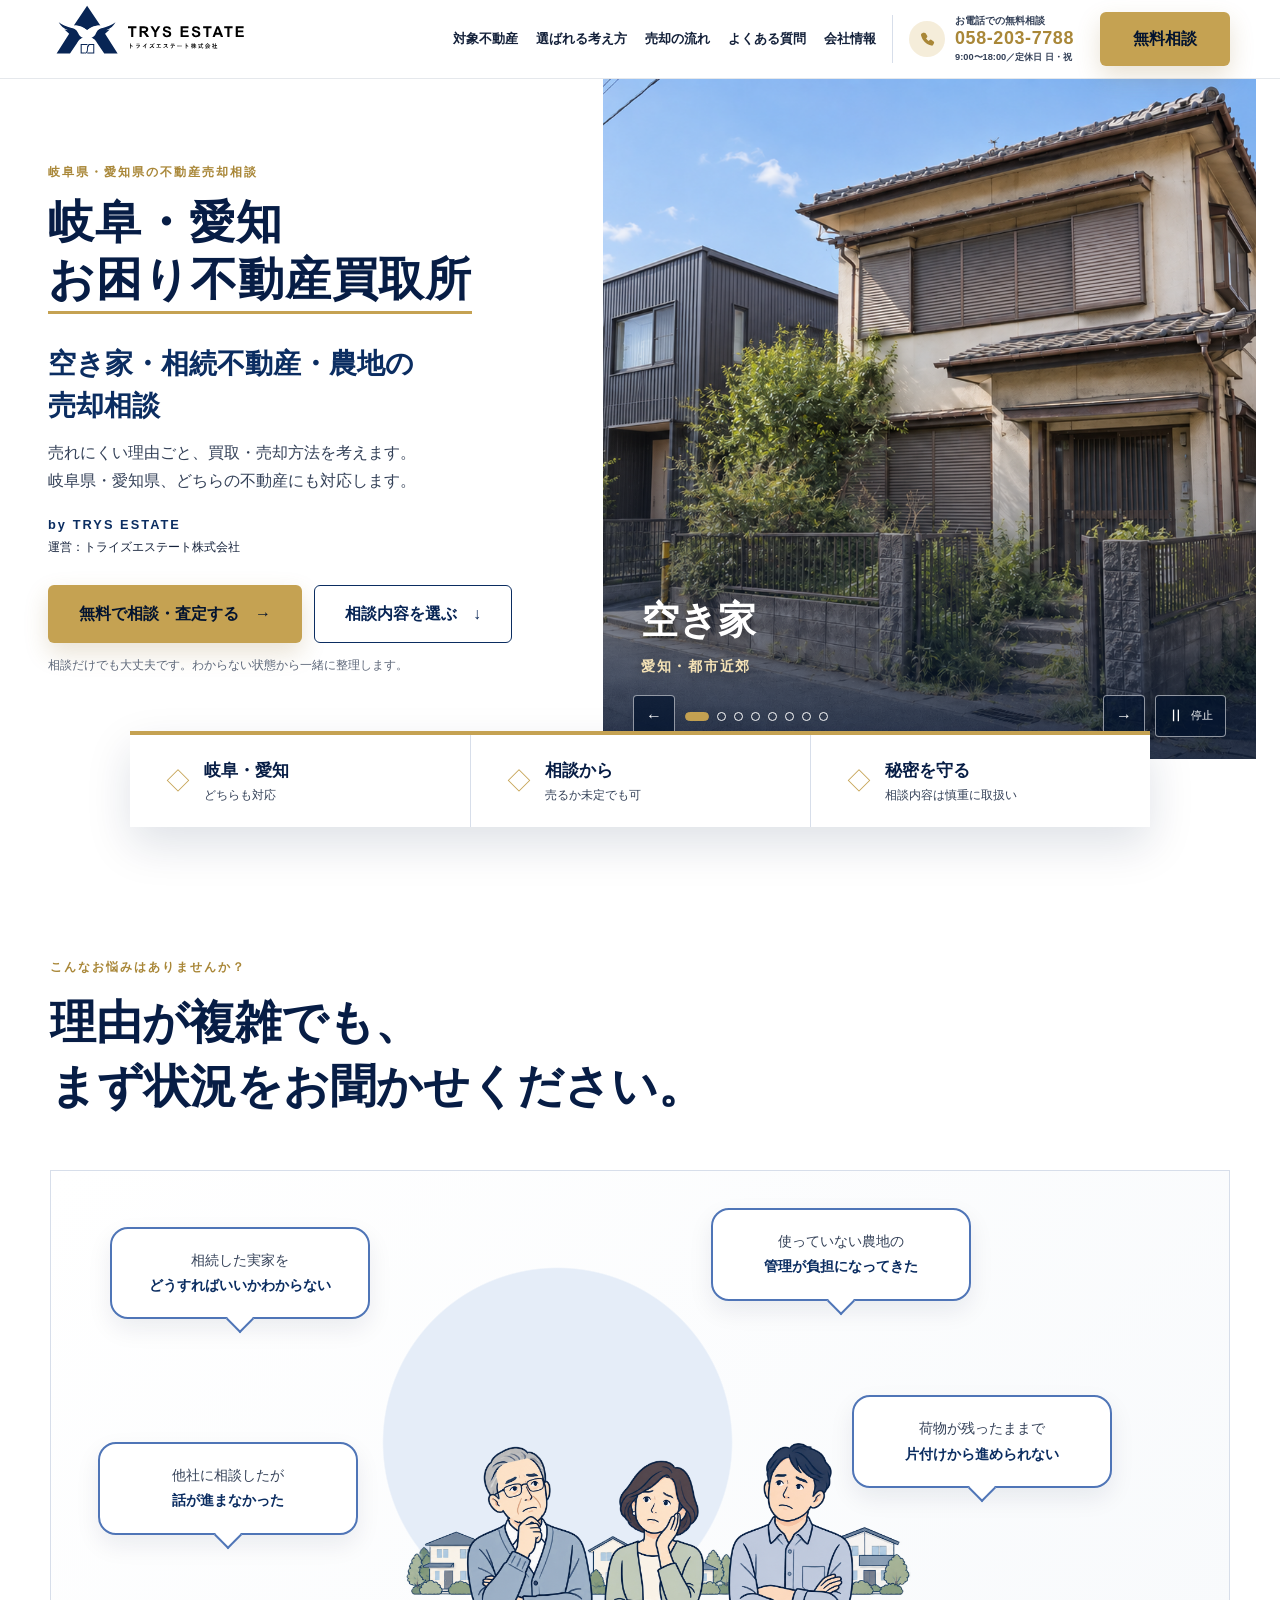
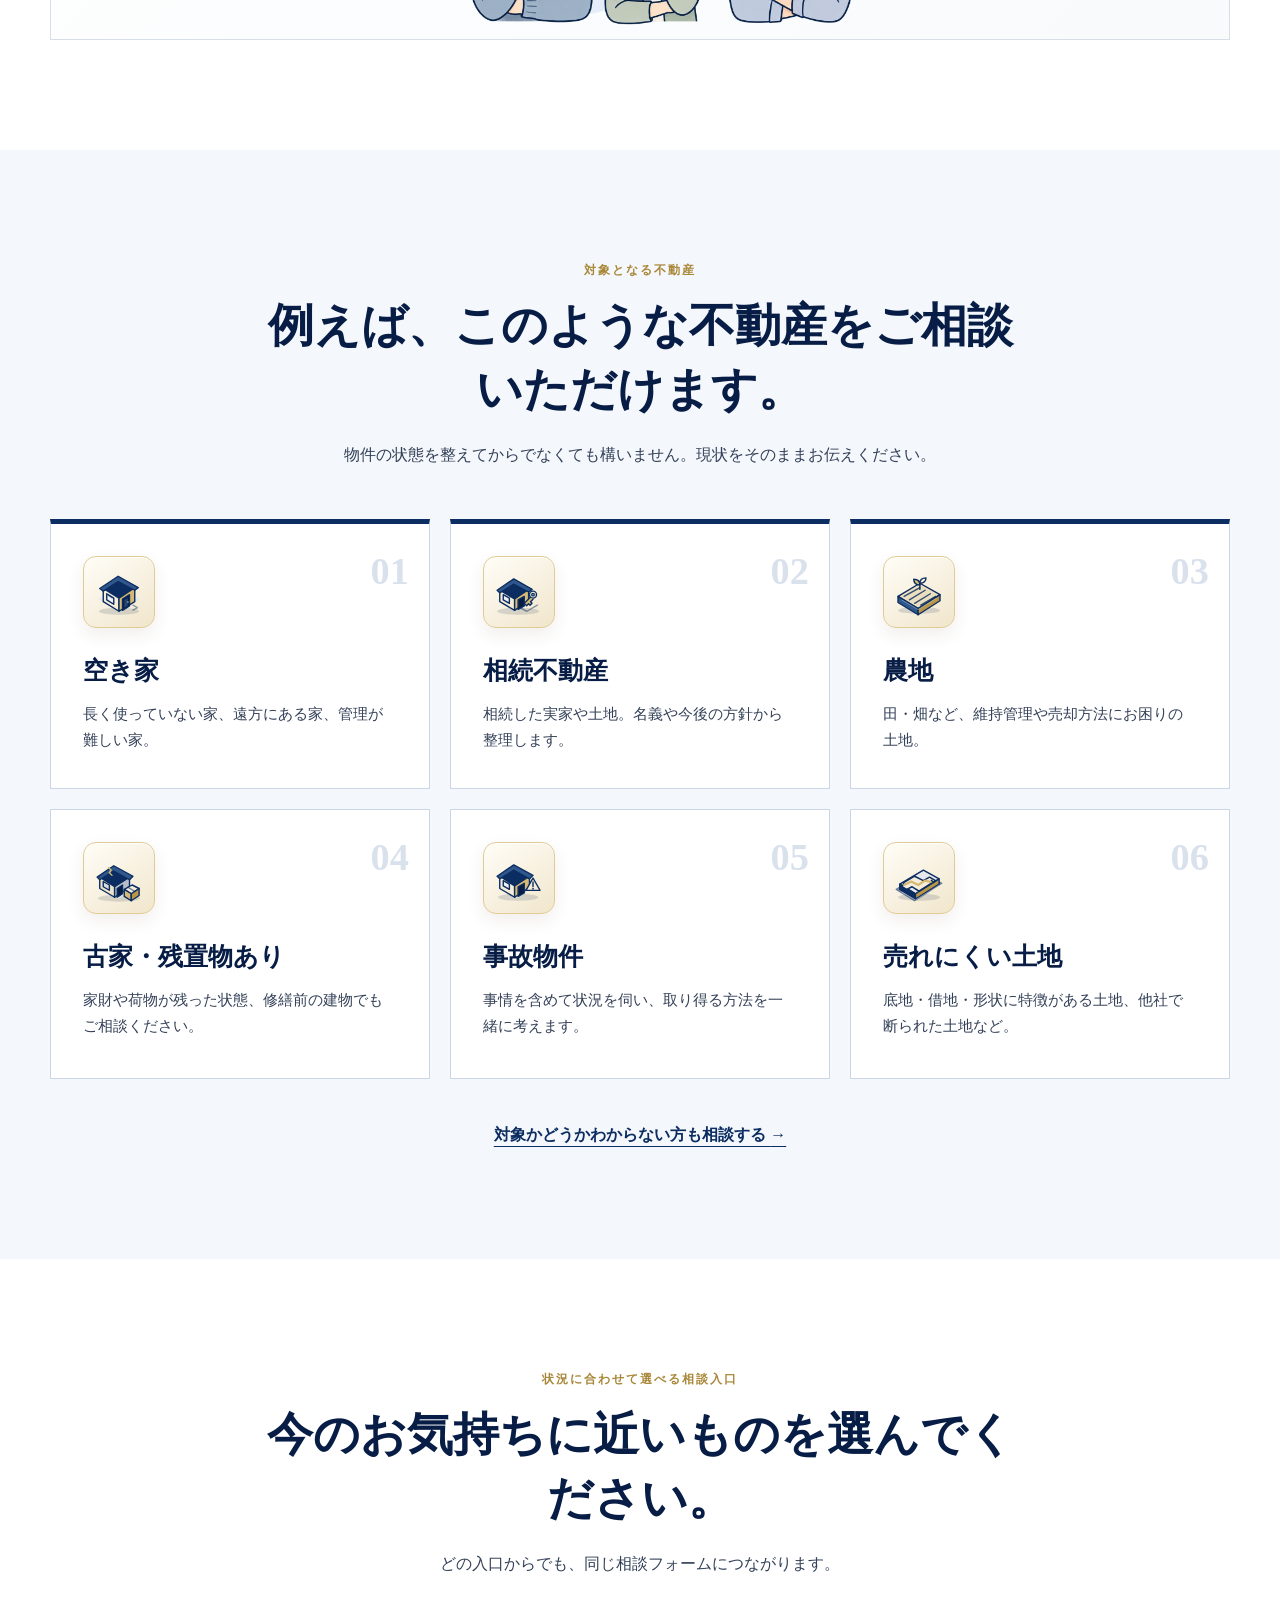
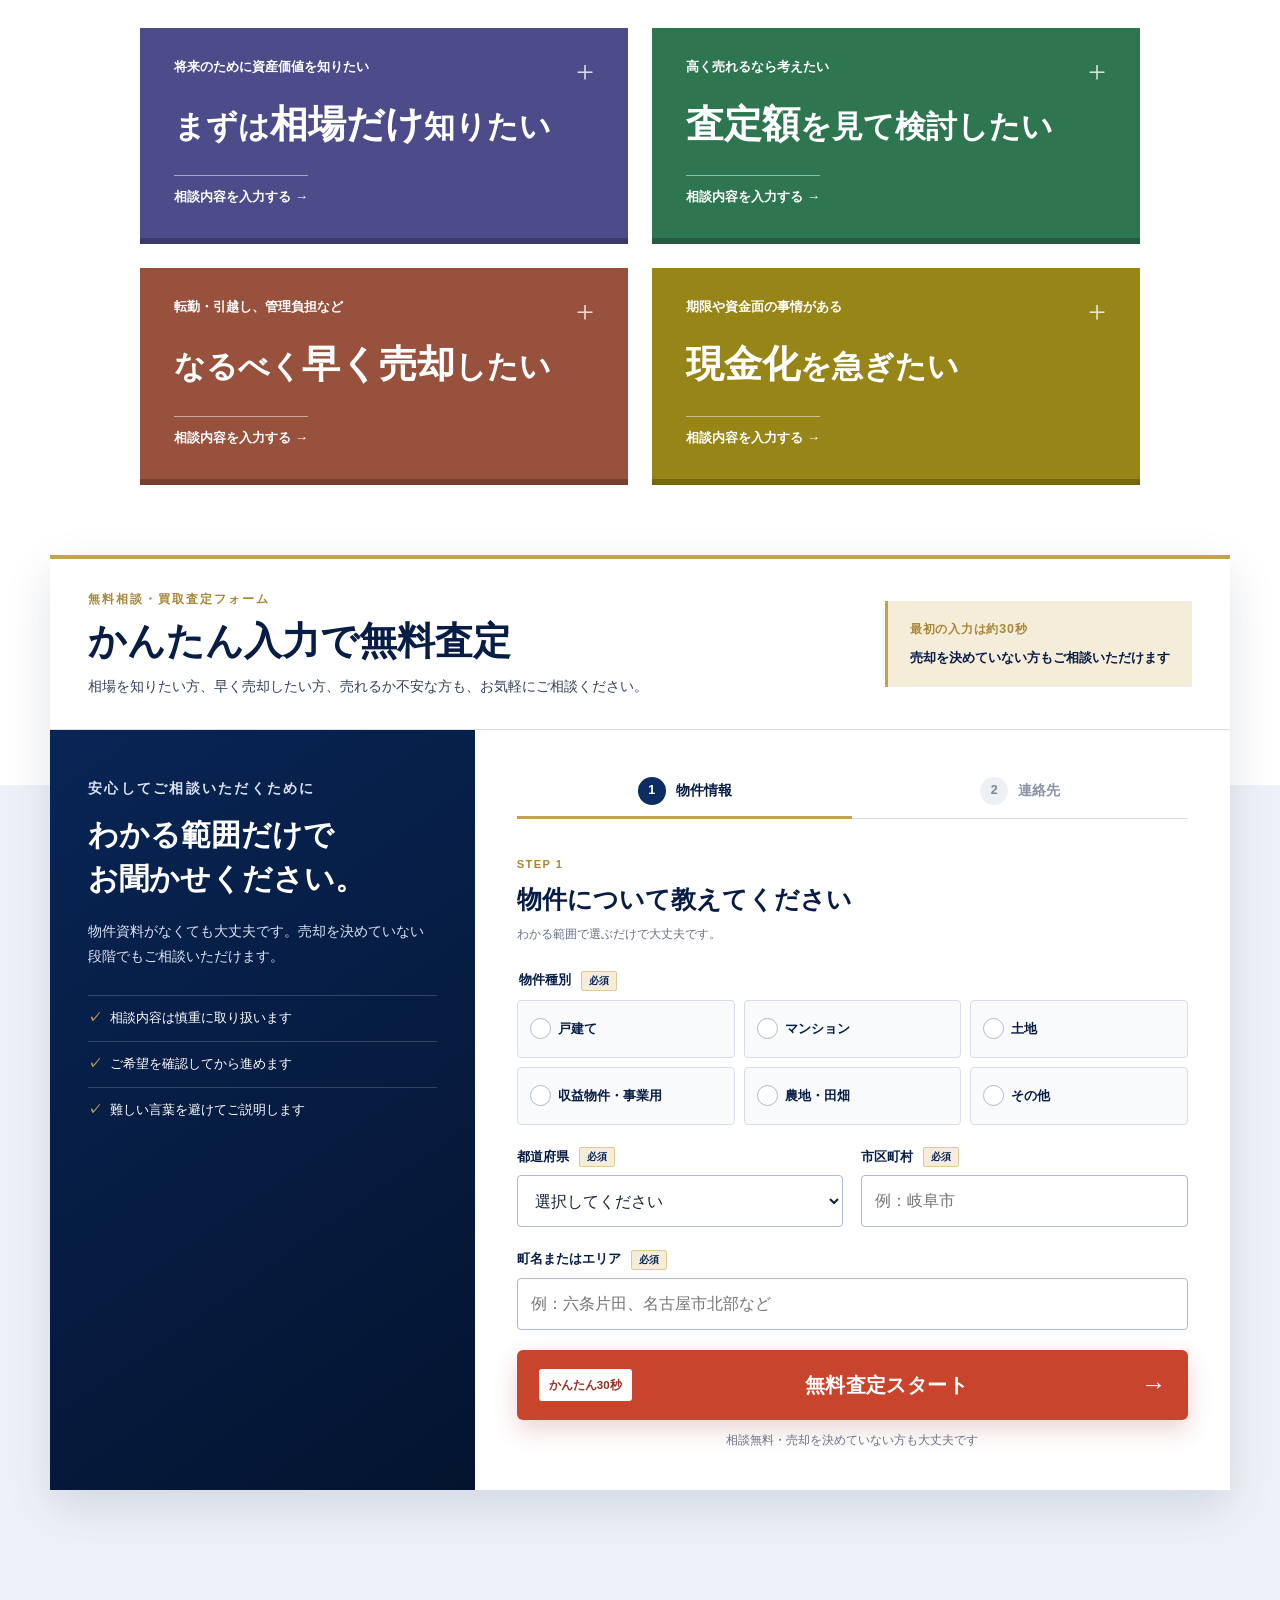
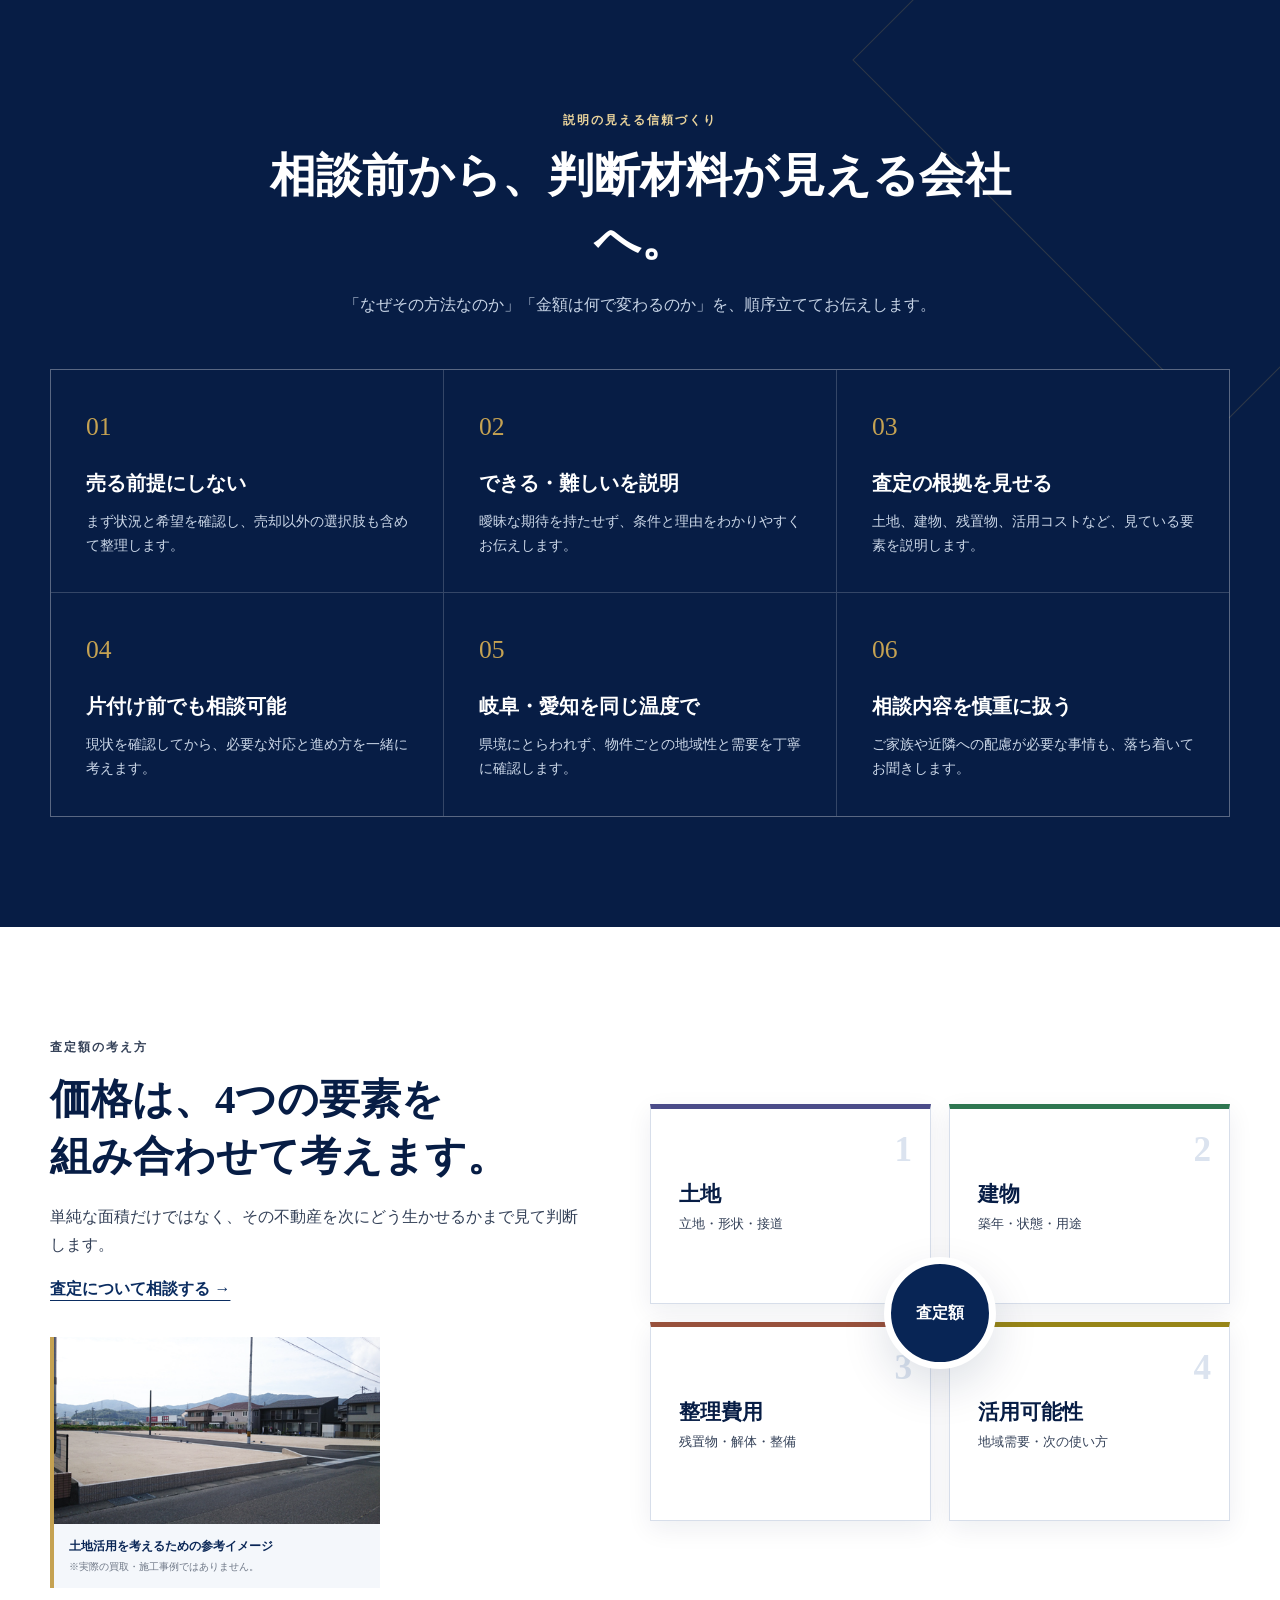
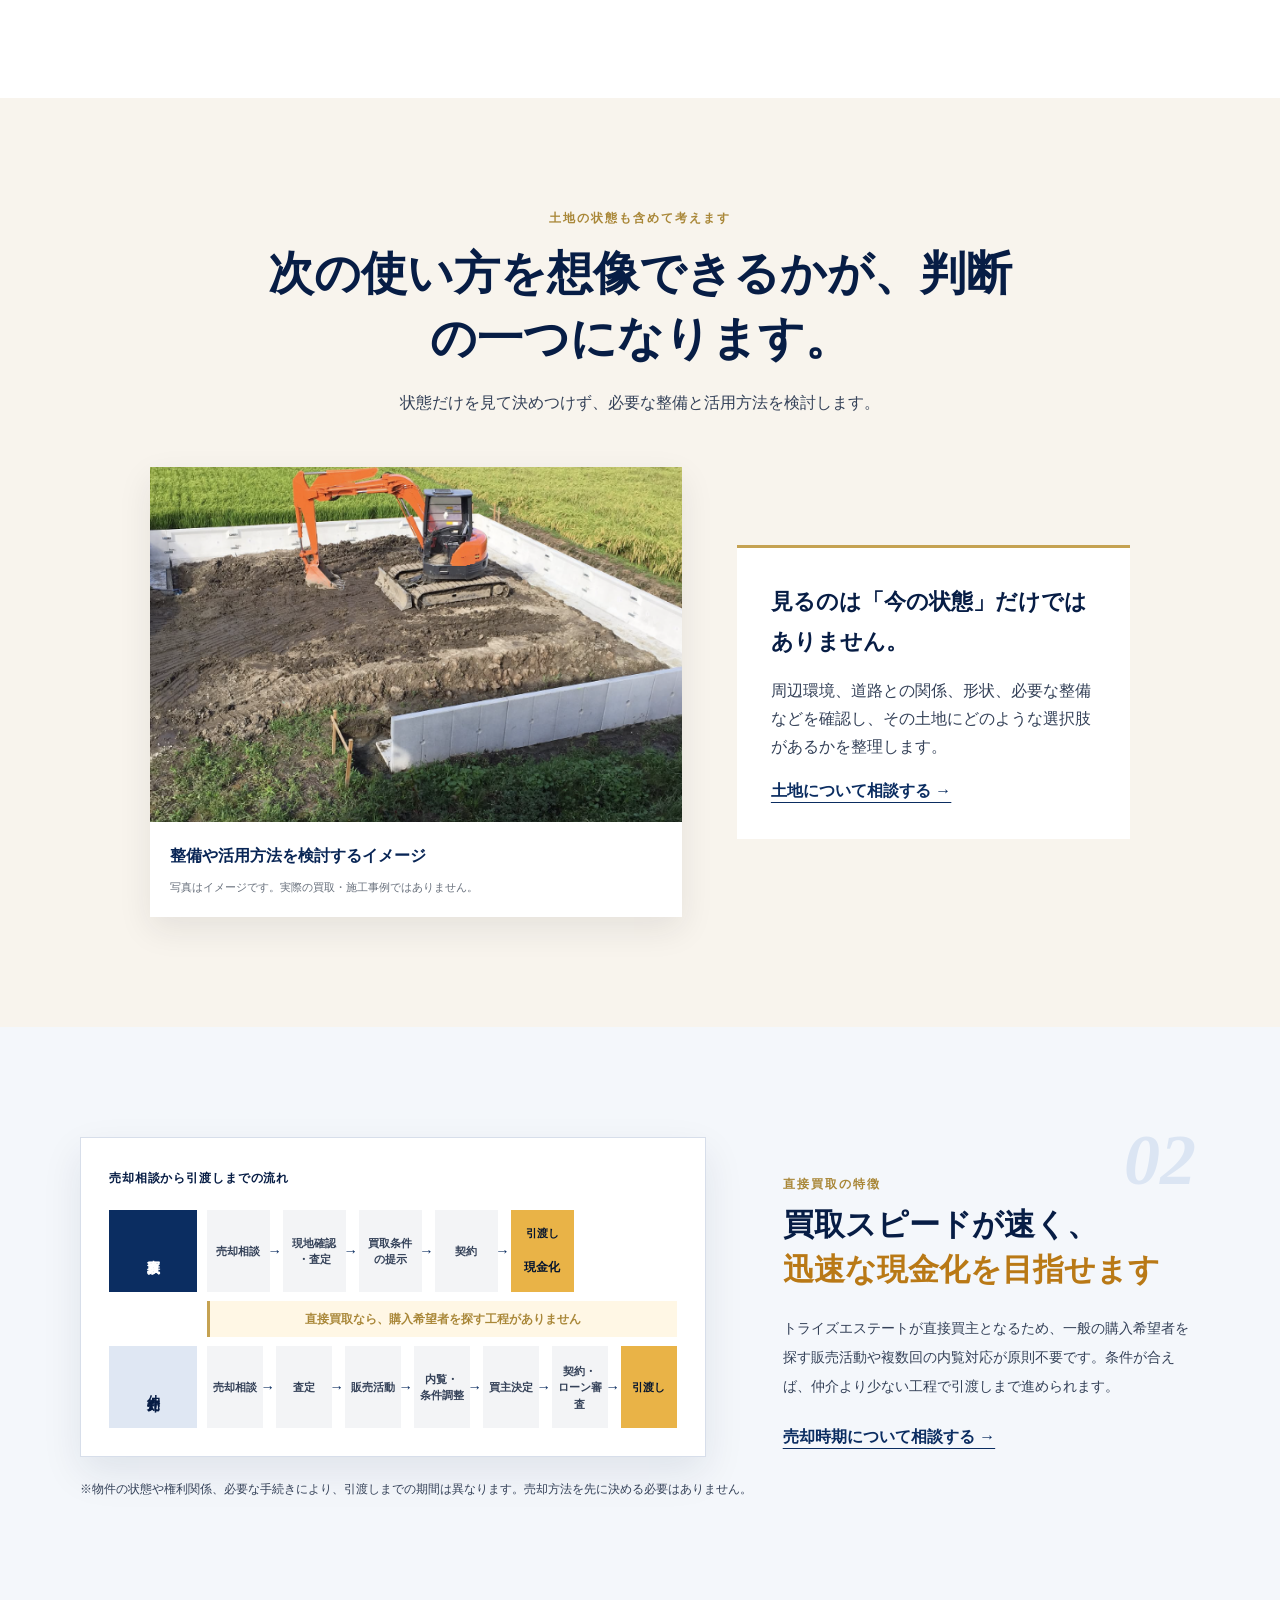
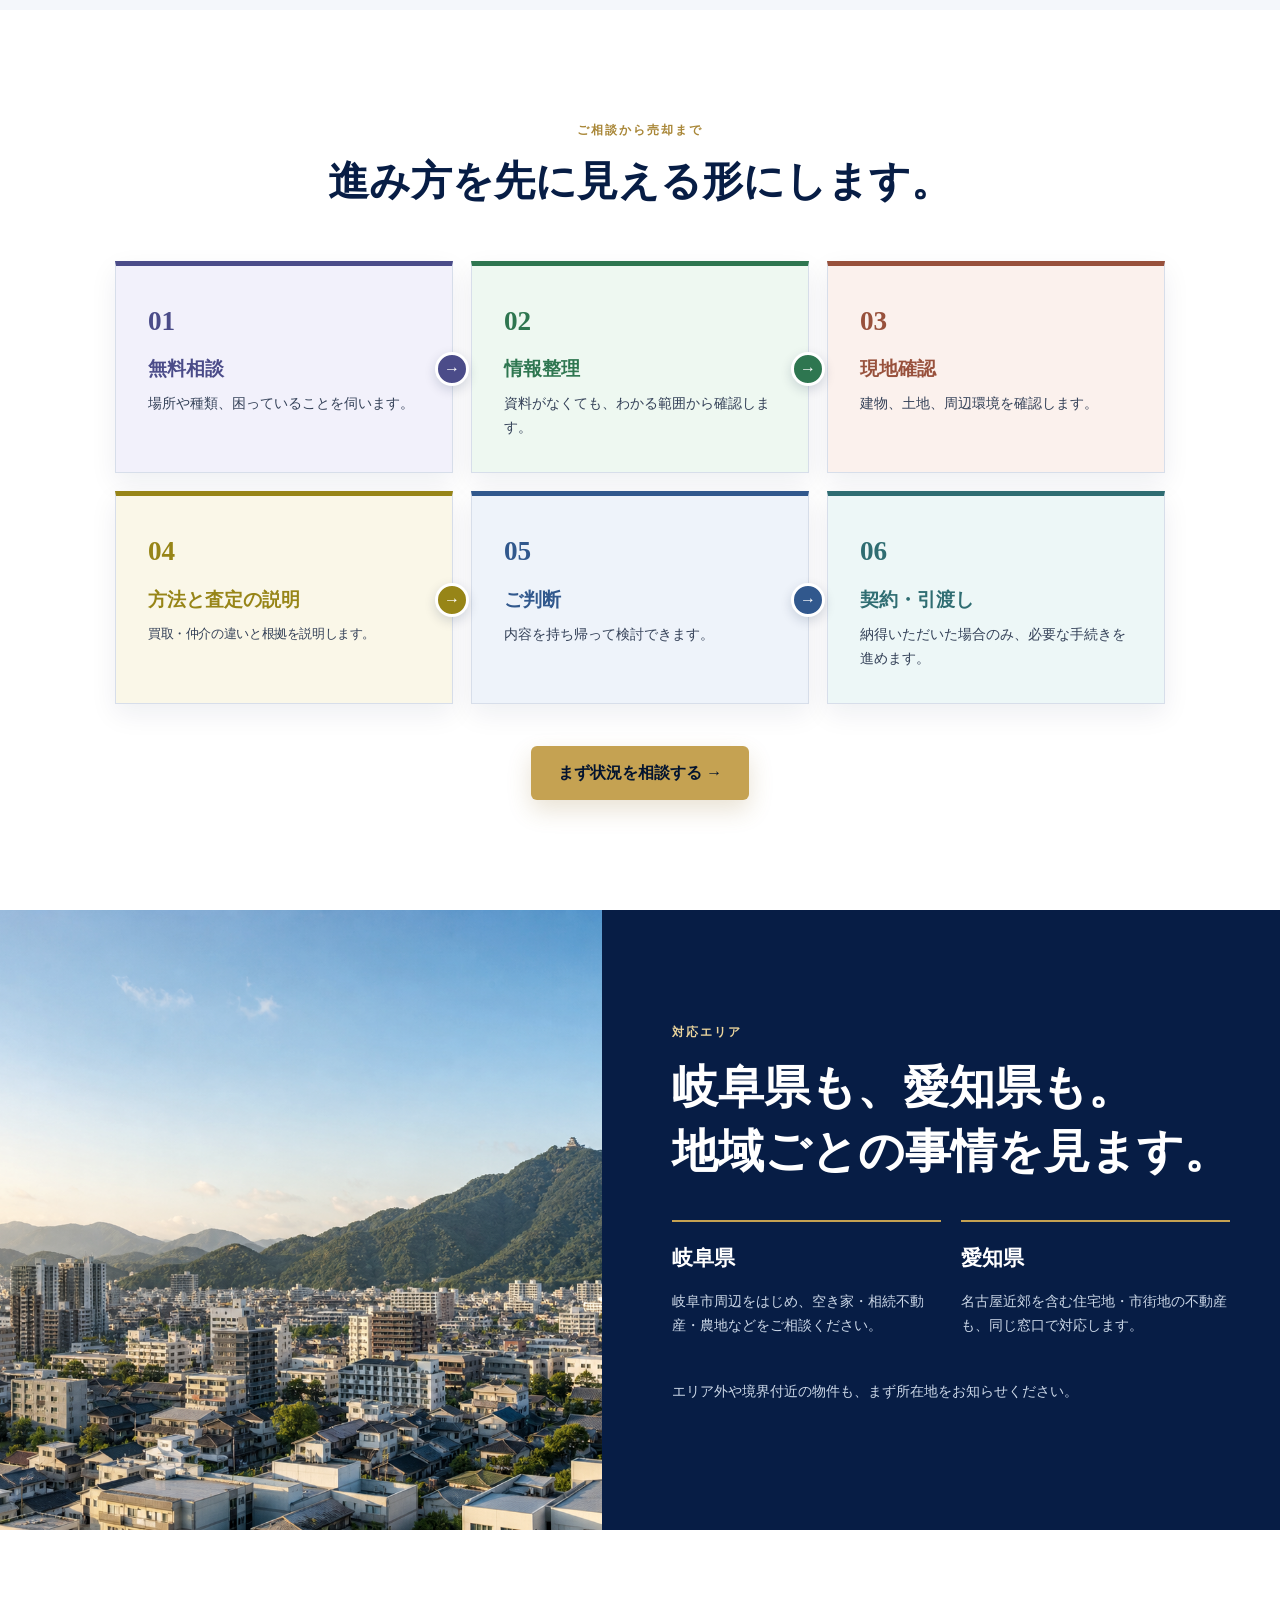
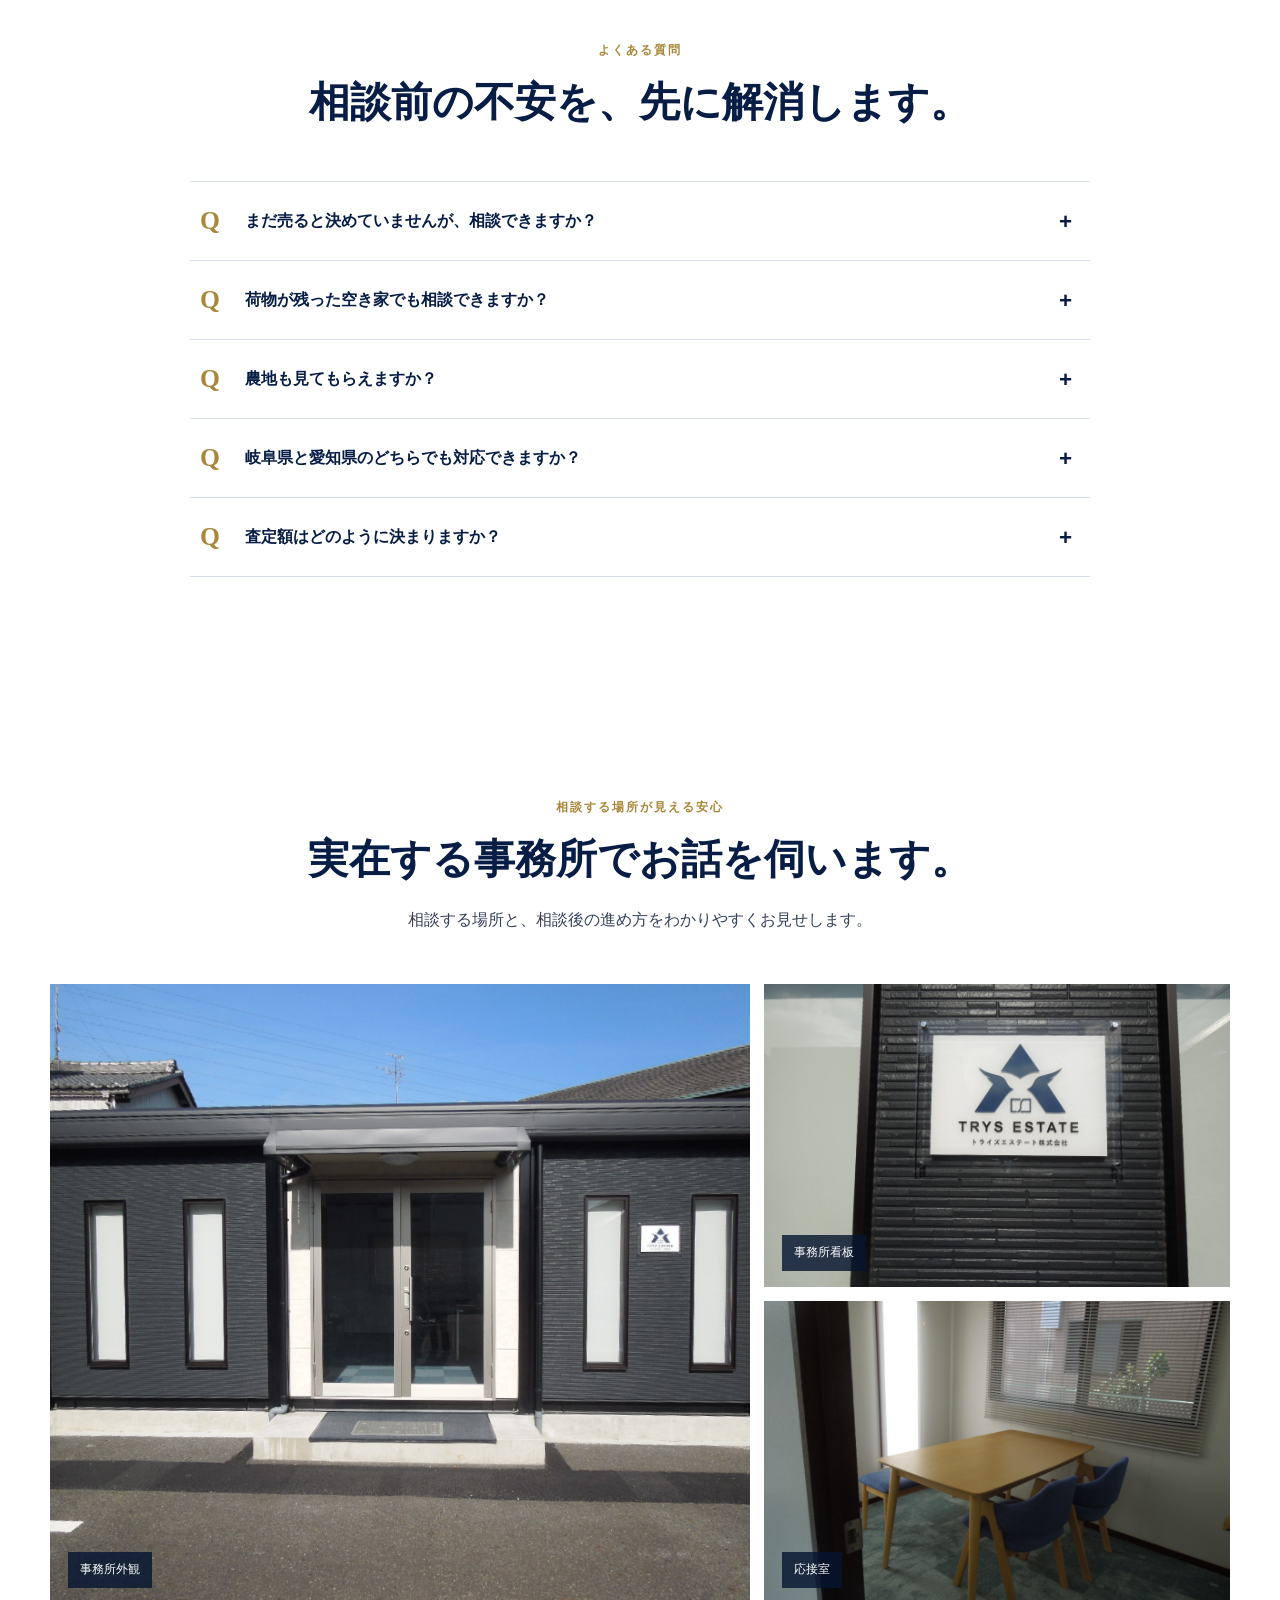
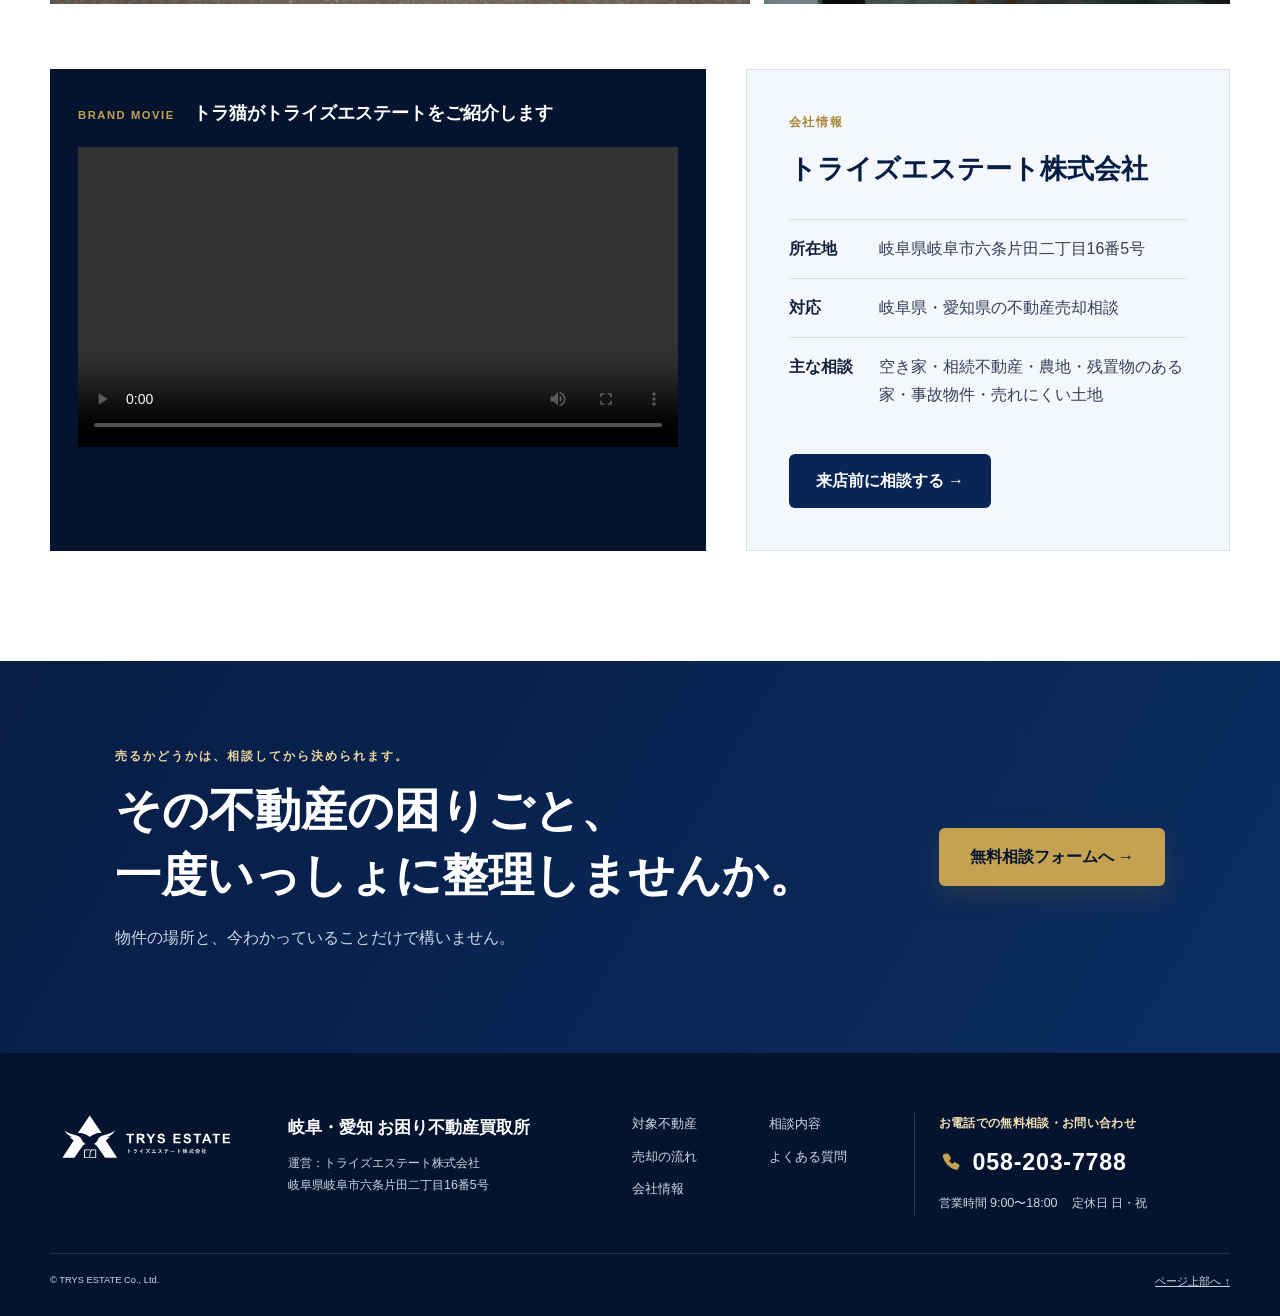
==== commit 430c8bc7: "Add prominent phone contact details" ====
--- a/index.html
+++ b/index.html
@@ -25,6 +25,18 @@
         <a href="#faq">よくある質問</a>
         <a href="#company">会社情報</a>
       </nav>
+      <a class="header-phone" href="tel:0582037788" aria-label="トライズエステートへ電話 058-203-7788">
+        <span class="header-phone-icon" aria-hidden="true">
+          <svg viewBox="0 0 24 24" focusable="false">
+            <path d="M7.1 3.2 4.6 4.5c-.7.4-1 1.2-.8 2 1.6 6.5 6.7 11.6 13.2 13.2.8.2 1.6-.1 2-.8l1.3-2.6c.3-.7.1-1.5-.5-1.9l-3.1-2a1.5 1.5 0 0 0-1.8.1l-1.6 1.3a13.8 13.8 0 0 1-3.1-3.1l1.3-1.6c.4-.5.5-1.2.1-1.8l-2-3.1c-.5-.7-1.7-1-2.5-.6Z"/>
+          </svg>
+        </span>
+        <span class="header-phone-copy">
+          <small>お電話での無料相談</small>
+          <strong>058-203-7788</strong>
+          <span class="header-phone-meta">9:00〜18:00／定休日 日・祝</span>
+        </span>
+      </a>
       <a class="button button-gold header-cta" href="#contact">無料相談</a>
       <button class="menu-button" type="button" aria-expanded="false" aria-controls="mobile-menu">
         <span></span><span></span><span></span><span class="sr-only">メニューを開く</span>
@@ -630,13 +642,23 @@
       <nav aria-label="フッターメニュー">
         <a href="#properties">対象不動産</a><a href="#choices">相談内容</a><a href="#flow">売却の流れ</a><a href="#faq">よくある質問</a><a href="#company">会社情報</a>
       </nav>
+      <div class="footer-contact">
+        <p class="footer-contact-label">お電話での無料相談・お問い合わせ</p>
+        <a class="footer-phone" href="tel:0582037788" aria-label="トライズエステートへ電話 058-203-7788">
+          <svg viewBox="0 0 24 24" focusable="false" aria-hidden="true">
+            <path d="M7.1 3.2 4.6 4.5c-.7.4-1 1.2-.8 2 1.6 6.5 6.7 11.6 13.2 13.2.8.2 1.6-.1 2-.8l1.3-2.6c.3-.7.1-1.5-.5-1.9l-3.1-2a1.5 1.5 0 0 0-1.8.1l-1.6 1.3a13.8 13.8 0 0 1-3.1-3.1l1.3-1.6c.4-.5.5-1.2.1-1.8l-2-3.1c-.5-.7-1.7-1-2.5-.6Z"/>
+          </svg>
+          <strong>058-203-7788</strong>
+        </a>
+        <p class="footer-business-hours"><span>営業時間 9:00〜18:00</span><span>定休日 日・祝</span></p>
+      </div>
     </div>
     <div class="footer-bottom"><small>© TRYS ESTATE Co., Ltd.</small><a href="#top">ページ上部へ ↑</a></div>
   </footer>
 
   <div class="mobile-sticky" aria-label="固定相談メニュー">
-    <a href="#choices">相談入口</a>
-    <a href="#contact">無料相談</a>
+    <a class="mobile-phone" href="tel:0582037788"><span>電話する</span><strong>058-203-7788</strong></a>
+    <a href="#contact">無料相談フォーム</a>
   </div>
 </body>
 </html>
--- a/styles.css
+++ b/styles.css
@@ -34,12 +34,20 @@
 .skip-link:focus { transform: translateY(0); }
 
 .site-header { position: sticky; top: 0; z-index: 100; background: rgba(255,255,255,.96); border-bottom: 1px solid rgba(7,29,69,.1); backdrop-filter: blur(12px); }
-.header-inner { width: min(var(--content), calc(100% - 48px)); min-height: 78px; margin: auto; display: flex; align-items: center; gap: 30px; }
+.header-inner { width: min(var(--content), calc(100% - 48px)); min-height: 78px; margin: auto; display: flex; align-items: center; gap: 16px; }
 .brand { display: inline-flex; align-items: center; text-decoration: none; margin-right: auto; }
 .brand img { width: 220px; height: auto; }
-.desktop-nav { display: flex; align-items: center; gap: 26px; }
+.desktop-nav { display: flex; align-items: center; gap: 18px; }
 .desktop-nav a { text-decoration: none; font-size: .83rem; font-weight: 700; white-space: nowrap; }
 .desktop-nav a:hover, .desktop-nav a:focus-visible { color: var(--gold-dark); }
+.header-phone { min-width: 192px; padding-left: 16px; display: flex; align-items: center; gap: 10px; color: var(--navy-900); border-left: 1px solid var(--line); text-decoration: none; }
+.header-phone-icon { width: 36px; height: 36px; flex: 0 0 36px; display: grid; place-items: center; color: var(--gold-dark); background: var(--gold-soft); border-radius: 50%; }
+.header-phone-icon svg { width: 19px; height: 19px; fill: currentColor; }
+.header-phone-copy { display: flex; flex-direction: column; line-height: 1.15; }
+.header-phone-copy small { color: var(--text); font-size: .61rem; font-weight: 800; white-space: nowrap; }
+.header-phone-copy strong { margin-top: 2px; color: var(--gold-dark); font-size: 1.12rem; letter-spacing: .035em; white-space: nowrap; }
+.header-phone-meta { margin-top: 3px; color: var(--text); font-size: .58rem; font-weight: 700; white-space: nowrap; }
+.header-phone:hover strong, .header-phone:focus-visible strong { color: var(--navy-700); }
 .button { min-height: 48px; padding: 12px 26px; border: 1px solid transparent; border-radius: 6px; display: inline-flex; align-items: center; justify-content: center; gap: 16px; font-weight: 800; text-decoration: none; cursor: pointer; transition: transform .2s ease, box-shadow .2s ease, background .2s ease; }
 .button:hover { transform: translateY(-2px); }
 .button:focus-visible, a:focus-visible, button:focus-visible, input:focus-visible, select:focus-visible, textarea:focus-visible, summary:focus-visible { outline: 3px solid #e9ba42; outline-offset: 3px; }
@@ -352,18 +360,30 @@
 .final-cta h2 { margin-bottom: 8px; color: white; }
 .final-cta p:last-child { color: #cbd7e8; }
 .site-footer { padding: 60px max(24px, calc((100vw - var(--content)) / 2)) 25px; color: #ccd6e5; background: var(--navy-950); }
-.footer-main { display: grid; grid-template-columns: 245px 1fr 1fr; gap: 45px; align-items: start; }
+.footer-main { display: grid; grid-template-columns: 210px minmax(170px, 1fr) minmax(170px, .8fr) minmax(250px, 1fr); gap: 28px; align-items: start; }
 .footer-main img { filter: brightness(0) invert(1); }
 .footer-main strong { color: white; font-family: var(--serif); font-size: 1.05rem; }
 .footer-main p { margin: 10px 0 0; font-size: .78rem; }
 .footer-main nav { display: grid; grid-template-columns: 1fr 1fr; gap: 10px 20px; }
 .footer-main nav a { font-size: .8rem; text-decoration: none; }
+.footer-contact { padding-left: 24px; border-left: 1px solid rgba(255,255,255,.16); }
+.footer-contact .footer-contact-label { margin: 0 0 8px; color: #f4e2b6; font-size: .72rem; font-weight: 800; letter-spacing: .03em; }
+.footer-phone { display: inline-flex; align-items: center; gap: 10px; color: white; text-decoration: none; }
+.footer-phone svg { width: 24px; height: 24px; flex: 0 0 24px; fill: var(--gold); }
+.footer-phone strong { font-family: var(--sans); font-size: 1.45rem; letter-spacing: .035em; }
+.footer-phone:hover strong, .footer-phone:focus-visible strong { color: #f4e2b6; }
+.footer-business-hours { display: flex; flex-wrap: wrap; gap: 3px 14px; color: #ccd6e5; }
+.footer-business-hours span { white-space: nowrap; }
 .footer-bottom { margin-top: 38px; padding-top: 18px; display: flex; justify-content: space-between; border-top: 1px solid rgba(255,255,255,.12); font-size: .7rem; }
 .mobile-sticky { display: none; }
 
 @media (max-width: 1080px) {
   .desktop-nav { gap: 15px; }
   .desktop-nav a { font-size: .75rem; }
+  .header-phone { min-width: 0; padding-left: 12px; }
+  .header-phone-copy small { display: none; }
+  .header-phone-copy strong { font-size: 1rem; }
+  .header-phone-meta { font-size: .52rem; }
   .hero-copy { width: 100%; max-width: none; margin: 0; padding: 60px 30px; }
   .speech { min-width: 230px; }
   .speech-two { left: 52%; }
@@ -371,11 +391,15 @@
   .section { padding-left: 34px; padding-right: 34px; }
 }
 
+@media (max-width: 1040px) {
+  .header-cta { display: none; }
+}
+
 @media (max-width: 860px) {
   body { padding-bottom: 66px; }
   .header-inner { width: calc(100% - 30px); min-height: 66px; }
   .brand img { width: 170px; }
-  .desktop-nav, .header-cta { display: none; }
+  .desktop-nav, .header-phone, .header-cta { display: none; }
   .menu-button { width: 44px; height: 44px; padding: 10px; display: grid; gap: 5px; align-content: center; border: 0; background: transparent; }
   .menu-button span:not(.sr-only) { height: 2px; background: var(--navy-900); }
   .mobile-menu { display: grid; padding: 10px 22px 22px; background: white; border-top: 1px solid var(--line); }
@@ -424,11 +448,15 @@
   .final-cta { padding: 65px 30px; flex-direction: column; align-items: flex-start; }
   .footer-main { grid-template-columns: 1fr 1fr; }
   .footer-main nav { grid-column: 1 / -1; }
+  .footer-contact { padding-left: 20px; }
   .mobile-sticky { position: fixed; z-index: 200; left: 0; right: 0; bottom: 0; height: 66px; display: grid; grid-template-columns: .85fr 1.15fr; box-shadow: 0 -5px 20px rgba(4,20,47,.18); }
   .mobile-sticky { transition: opacity .2s ease, transform .2s ease; }
   .mobile-sticky.is-contact-visible { opacity: 0; pointer-events: none; transform: translateY(100%); }
   .mobile-sticky a { display: grid; place-items: center; color: var(--navy-900); background: white; text-decoration: none; font-weight: 900; }
   .mobile-sticky a:last-child { color: var(--navy-950); background: var(--gold); }
+  .mobile-sticky .mobile-phone { align-content: center; gap: 0; line-height: 1.1; }
+  .mobile-phone span { font-size: .65rem; }
+  .mobile-phone strong { color: var(--navy-900); font-family: var(--sans); font-size: .82rem; letter-spacing: .02em; }
 }
 
 @media (max-width: 580px) {
@@ -511,6 +539,8 @@
   .company-facts dl div { grid-template-columns: 1fr; gap: 4px; }
   .footer-main { grid-template-columns: 1fr; }
   .footer-main nav { grid-column: auto; }
+  .footer-contact { padding: 24px 0 0; border-top: 1px solid rgba(255,255,255,.16); border-left: 0; }
+  .footer-phone strong { font-size: 1.55rem; }
 }
 
 @media (max-width: 340px) {
